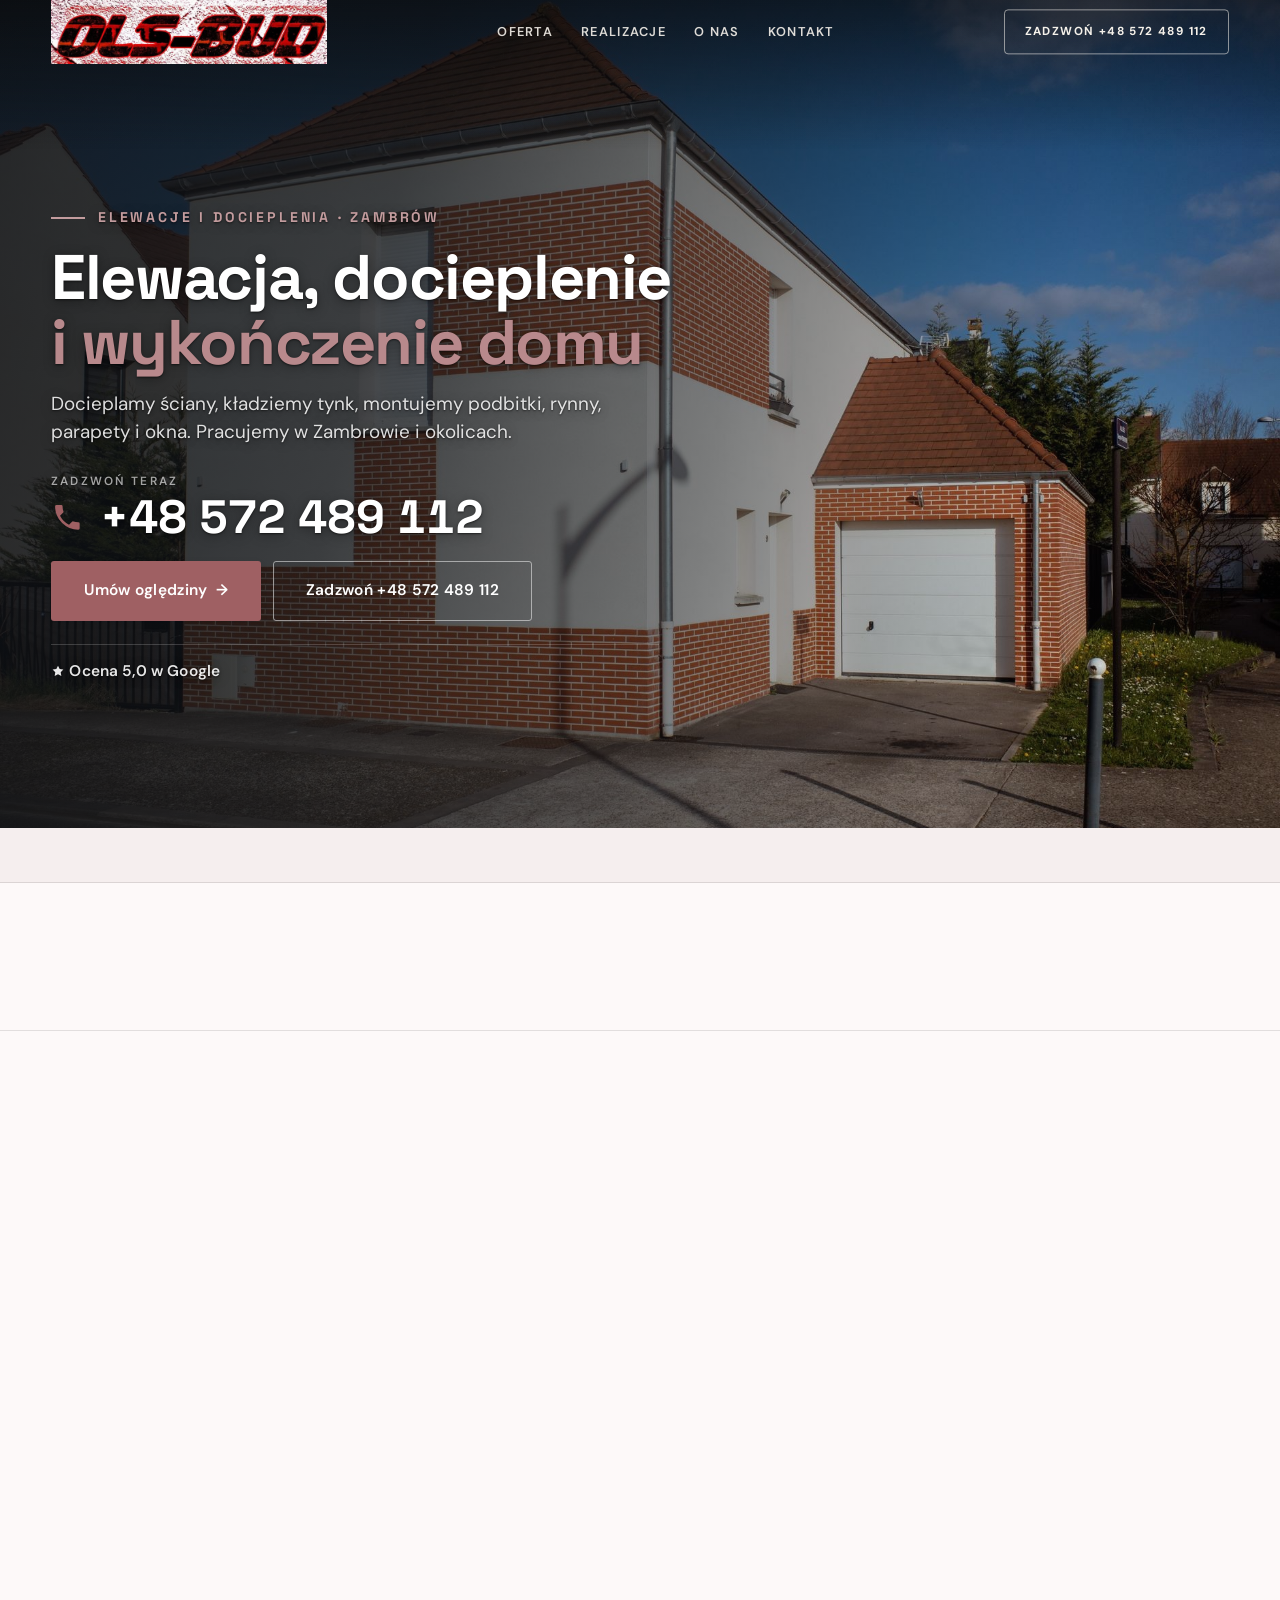
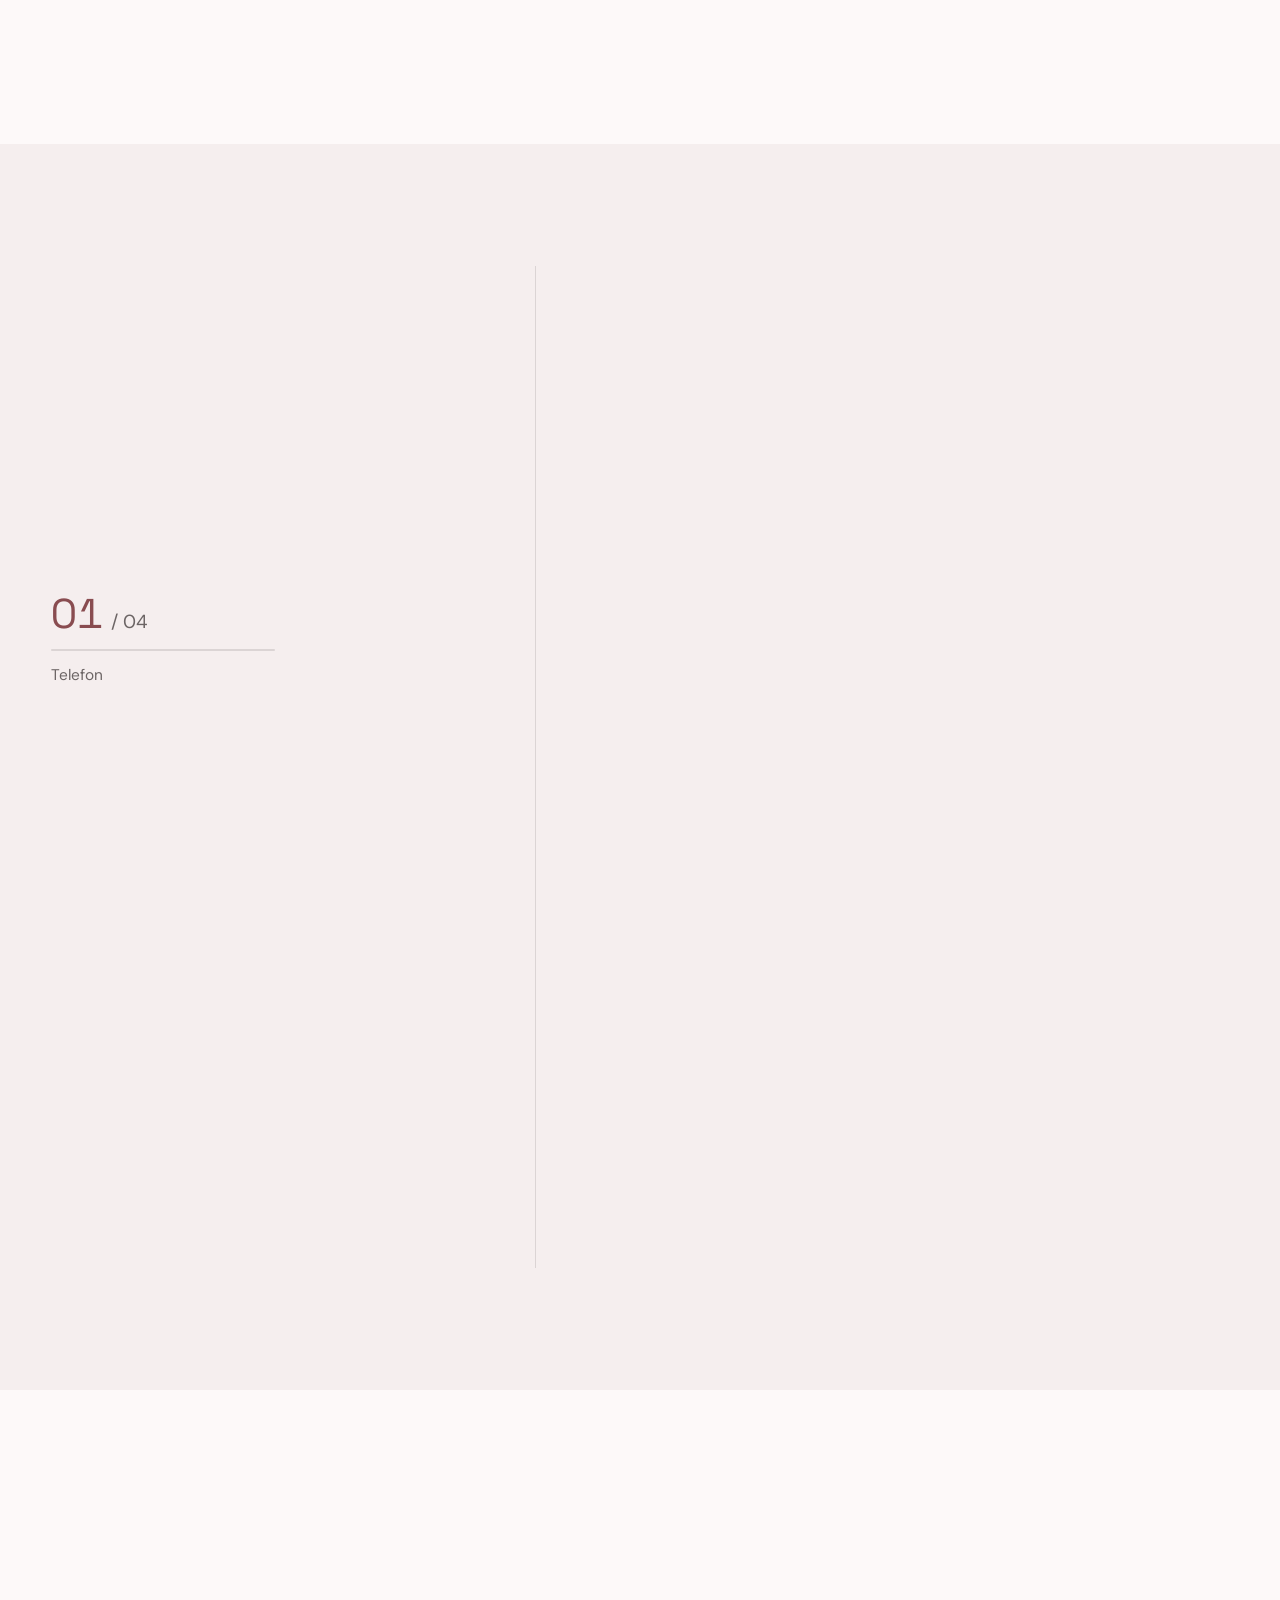
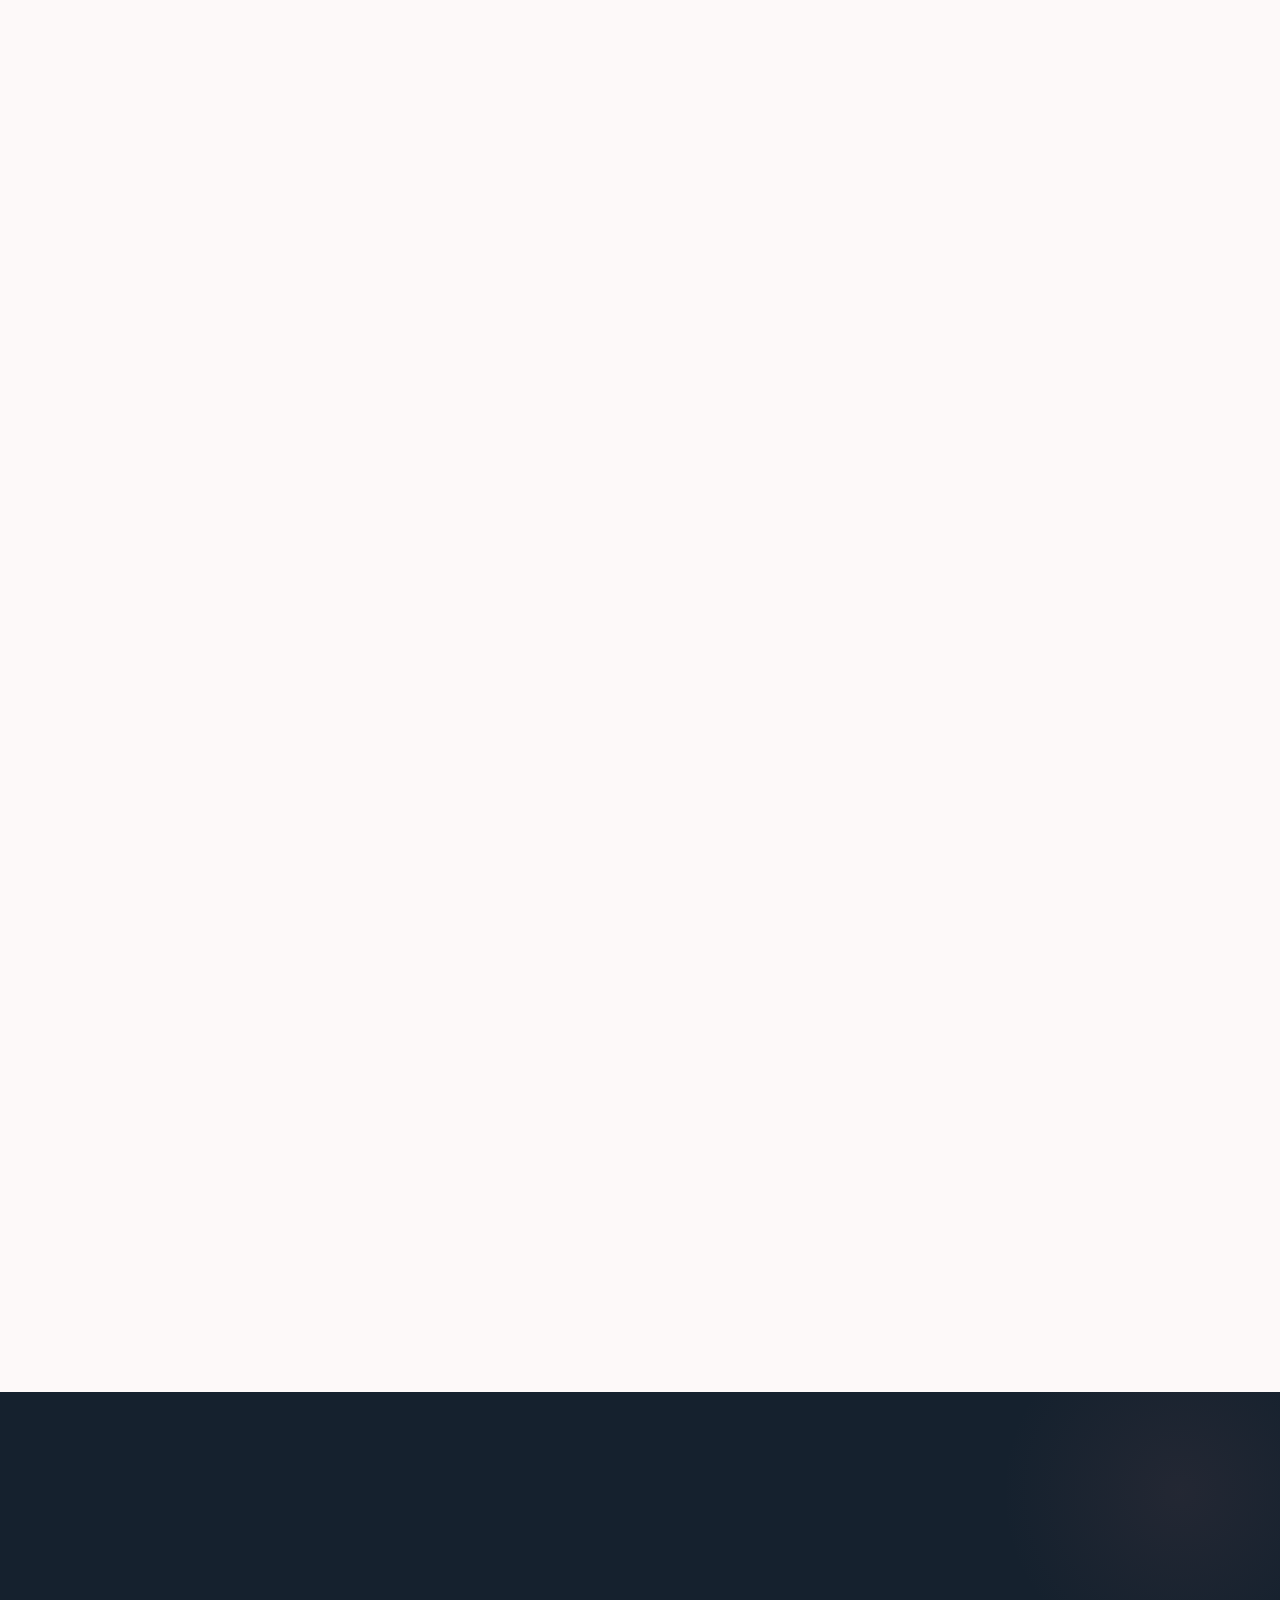
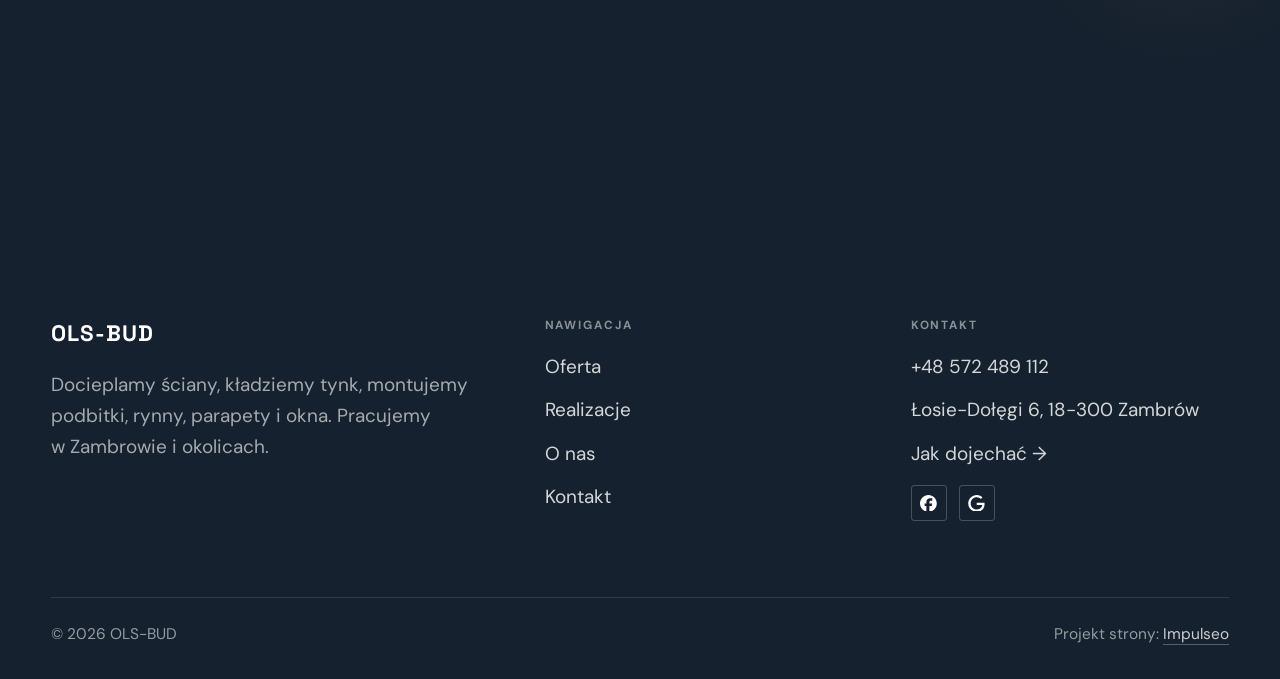
==== index.html @ ac9a1861 "Strona demo: ols-bud" ====
<!DOCTYPE html>
<html lang="pl">
<head>
<meta charset="UTF-8">
<meta name="viewport" content="width=device-width, initial-scale=1.0">
<title>OLS-BUD - elewacje i docieplenia · Zambrów</title>
<meta name="description" content="OLS-BUD z okolic Zambrowa - elewacje, docieplenia, podbitki, rynny, parapety, okna i mycie elewacji myjką ciśnieniową. Ocena 5,0 w Google. Zadzwoń: 572 489 112.">
<link rel="canonical" href="https://kris20032.github.io/ols-bud/">
<meta name="robots" content="noindex, nofollow">
<meta property="og:type" content="website">
<meta property="og:locale" content="pl_PL">
<meta property="og:site_name" content="OLS-BUD">
<meta property="og:title" content="OLS-BUD - elewacje i docieplenia · Zambrów">
<meta property="og:description" content="OLS-BUD z okolic Zambrowa - elewacje, docieplenia, podbitki, rynny, parapety, okna i mycie elewacji myjką ciśnieniową. Ocena 5,0 w Google. Zadzwoń: 572 489 112.">
<meta property="og:url" content="https://kris20032.github.io/ols-bud/">
<meta property="og:image" content="https://kris20032.github.io/ols-bud/img/og.jpg">
<meta property="og:image:width" content="1200">
<meta property="og:image:height" content="630">
<meta name="twitter:card" content="summary_large_image">
<script type="application/ld+json">{"@context": "https://schema.org", "@type": "LocalBusiness", "name": "OLS-BUD", "url": "https://kris20032.github.io/ols-bud/", "telephone": "+48572489112", "image": "https://kris20032.github.io/ols-bud/img/og.jpg", "areaServed": "Zambrów", "sameAs": ["https://maps.google.com/?cid=4169844181231755360&g_mp=Cidnb29nbGUubWFwcy5wbGFjZXMudjEuUGxhY2VzLlNlYXJjaFRleHQQAhgEIAA", "https://www.facebook.com/olsbud"]}</script>
<link rel="preconnect" href="https://fonts.googleapis.com">
<link rel="preconnect" href="https://fonts.gstatic.com" crossorigin>
<link href="https://fonts.googleapis.com/css2?family=Space+Grotesk:wght@500;600;700&family=DM+Sans:opsz,wght@9..40,400;9..40,500;9..40,600&display=swap" rel="stylesheet">
<link rel="stylesheet" href="assets/styles.css?v=6e71b8d4">
</head>
<body>

<header class="nav">
  <div class="wrap nav-inner">
    <a class="brand brand-has-logo" href="index.html"><img class="brand-logo" src="img/logo.png" alt="OLS-BUD" width="690" height="160" decoding="async"></a>
    <nav class="nav-links">
      <a href="oferta.html">Oferta</a>
      <a href="realizacje.html">Realizacje</a>
      <a href="o-nas.html">O nas</a>
      <a href="kontakt.html">Kontakt</a>
      <a href="tel:+48572489112" class="btn btn-accent">Zadzwoń +48 572 489 112</a>
    </nav>
    <button class="nav-toggle" aria-label="Menu"><span></span><span></span><span></span></button>
  </div>
</header>

<main>
<section class="hero-fach">
  <img class="hf-photo" src="img/hero.jpg" fetchpriority="high" data-rotate="img/g1.jpg|img/g2.jpg" alt="OLS-BUD" width="1808" height="1168">
  <div class="hf-panel">
    <div class="hf-inner">
      <span class="hf-kicker">Elewacje i docieplenia · Zambrów</span>
      <h1 class="hf-title">Elewacja, docieplenie <em>i wykończenie domu</em></h1>
      <p class="hf-lead">Docieplamy ściany, kładziemy tynk, montujemy podbitki, rynny, parapety i okna. Pracujemy w Zambrowie i okolicach.</p>
      <a class="hf-phone" href="tel:+48572489112"><span class="hf-phone-lab">Zadzwoń teraz</span><span class="hf-phone-num"><svg class="ico-tel" width="16" height="16" viewBox="0 0 24 24" fill="none" aria-hidden="true"><path d="M6.6 10.8a15.5 15.5 0 0 0 6.6 6.6l2.2-2.2a1 1 0 0 1 1-.24 11.4 11.4 0 0 0 3.6.58 1 1 0 0 1 1 1V20a1 1 0 0 1-1 1A17 17 0 0 1 3 4a1 1 0 0 1 1-1h3.5a1 1 0 0 1 1 1c0 1.25.2 2.46.58 3.6a1 1 0 0 1-.25 1l-2.23 2.2Z" fill="currentColor"/></svg> +48 572 489 112</span></a>
      <div class="hf-actions">
        <a href="kontakt.html" class="btn btn-accent">Umów oględziny <span class="arr">→</span></a>
        <a href="tel:+48572489112" class="btn btn-ghost hf-ghost">Zadzwoń +48 572 489 112</a>
      </div>
      <div class="hf-trust"><svg class="ico-star" width="14" height="14" viewBox="0 0 24 24" style="vertical-align:-2px" aria-hidden="true"><path d="M12 2.8l2.85 5.8 6.4.93-4.63 4.5 1.1 6.37L12 17.4l-5.72 3 1.1-6.37-4.63-4.5 6.4-.93L12 2.8Z" fill="currentColor"/></svg> Ocena 5,0 w Google</div>
    </div>
  </div>
</section>
<section class="fach-promise">
  <div class="wrap">
    <ul class="fp-row reveal"><li>Elewacje i docieplenia</li><li>Dojazd: Zambrów i okolice</li><li>Ocena 5,0 w Google</li></ul>
  </div>
</section>
<section class="opinie-mini" aria-label="Opinie klientów">
  <div class="wrap">
    <div class="om-row">
      <div class="om-item reveal"><blockquote>„Profesjonalna młoda ekipa nie ma mowy o źle wykonanej robocie serdecznie polecam i zaklepujcie terminy bo c…”</blockquote><span class="om-autor">DiaZ DiaZowski (DiaZuuu)</span></div>
      <div class="om-item reveal"><blockquote>„Profesjonalne wykonanie polecam”</blockquote><span class="om-autor">TheCleverTiger</span></div>
    </div>
  </div>
</section>
<section class="gateways-band">
  <div class="wrap">
    <div class="gateways">
      <a href="oferta.html" class="gateway reveal"><img src="img/g3.jpg" alt="Elewacje" loading="lazy" width="1880" height="1255" decoding="async"><span class="g-ttl">Elewacje</span></a>
      <a href="oferta.html" class="gateway reveal"><img src="img/g4.jpg" alt="Docieplenia budynków" loading="lazy" width="1880" height="1253" decoding="async"><span class="g-ttl">Docieplenia budynków</span></a>
      <a href="oferta.html" class="gateway reveal"><img src="img/g5.jpg" alt="Podbitki dachowe" loading="lazy" width="1880" height="1253" decoding="async"><span class="g-ttl">Podbitki dachowe</span></a>
    </div>
  </div>
</section>
<section class="proces proces-os fachowcy">
  <div class="wrap proc-grid">
    <div class="proc-side">
      <div class="head reveal">
        <span class="eyebrow">Jak pracujemy</span>
        <h2>Wiesz, na czym stoisz - na każdym etapie</h2>
        <p>Od pierwszego telefonu do odbioru roboty - krok po kroku.</p>
      </div>
      <div class="proc-count" aria-hidden="true"><span class="pc-cur">01</span><span class="pc-all">/ 04</span></div>
      <div class="proc-bar" aria-hidden="true"><i></i></div>
      <p class="proc-now" aria-hidden="true">Telefon</p>
    </div>
    <ol class="proces-line">
      <li class="reveal"><span class="pno">01</span><h3>Telefon</h3><p>Mówisz, co jest do zrobienia i gdzie stoi dom. Ustalamy termin oględzin.</p></li>
      <li class="reveal"><span class="pno">02</span><h3>Oględziny</h3><p>Przyjeżdżamy, mierzymy i oglądamy ściany, okap i rynny.</p></li>
      <li class="reveal"><span class="pno">03</span><h3>Cena i termin</h3><p>Podajemy cenę za ustalony zakres i termin wejścia na budowę.</p></li>
      <li class="reveal"><span class="pno">04</span><h3>Robota i odbiór</h3><p>Robimy, co ustalone, a na koniec przechodzimy dom razem z Tobą.</p></li>
    </ol>
  </div>
</section>
<section>
  <div class="wrap">
    <div class="head reveal">
      <span class="eyebrow">Realizacje</span>
      <h2>Elewacje i wykończenia</h2>
      <p>Domy po elewacji, podbitki, rynny i detale wykończenia.</p>
    </div>
    <div class="gallery">
      <div class="tile t-two3 reveal"><img src="img/g6.jpg" alt="OLS-BUD" loading="lazy" width="1734" height="1176" decoding="async"></div>
      <div class="tile t-third reveal"><img src="img/g7.jpg" alt="OLS-BUD" loading="lazy" width="1880" height="1253" decoding="async"></div>
      <div class="tile t-third reveal"><img src="img/g8.jpg" alt="OLS-BUD" loading="lazy" width="1880" height="1253" decoding="async"></div>
      <div class="tile t-third reveal"><img src="img/g9.jpg" alt="OLS-BUD" loading="lazy" width="1880" height="1253" decoding="async"></div>
      <div class="tile t-third reveal"><img src="img/g10.jpg" alt="OLS-BUD" loading="lazy" width="1880" height="1253" decoding="async"></div>
    </div>
    <div style="margin-top:var(--space-7)" class="reveal"><a href="realizacje.html" class="btn btn-accent">Pełna galeria <span class="arr">→</span></a></div>
  </div>
</section>
<section class="fach-uslugi">
  <div class="wrap">
    <div class="head reveal">
      <span class="eyebrow">Co robimy</span>
      <h2>Zakres prac</h2>
      <p>To, po co dzwonią do mnie najczęściej. Szczegóły i ceny niżej.</p>
    </div>
    <ul class="fu-list">
      <li class="fu-row reveal"><div class="fu-name">Elewacje</div><div class="fu-desc">Nowy tynk na ścianach domu albo odświeżenie starej elewacji. Kolor i fakturę wybierasz przed robotą, na próbce przyłożonej do ściany, a nie z ekranu telefonu.</div><a class="fu-cta" href="kontakt.html">Wycena <span class="arr">→</span></a></li>
      <li class="fu-row reveal"><div class="fu-name">Docieplenia budynków</div><div class="fu-desc">Ocieplenie ścian płytami izolacyjnymi z klejem, siatką i tynkiem na wierzchu.</div><a class="fu-cta" href="kontakt.html">Wycena <span class="arr">→</span></a></li>
      <li class="fu-row reveal"><div class="fu-name">Podbitki dachowe</div><div class="fu-desc">Wykończenie okapu od spodu. Pod dach nie wchodzą ptaki ani owady, a dom dostaje porządnie wykończoną krawędź dachu.</div><a class="fu-cta" href="kontakt.html">Wycena <span class="arr">→</span></a></li>
      <li class="fu-row reveal"><div class="fu-name">Rynny</div><div class="fu-desc">Montaż orynnowania i rur spustowych, żeby woda z dachu szła tam, gdzie trzeba, a nie po ścianie i fundamencie.</div><a class="fu-cta" href="kontakt.html">Wycena <span class="arr">→</span></a></li>
      <li class="fu-row reveal"><div class="fu-name">Okna i parapety</div><div class="fu-desc">Montaż okien oraz parapetów zewnętrznych i wewnętrznych. Parapet dobrze osadzony odprowadza wodę i nie brudzi świeżej elewacji.</div><a class="fu-cta" href="kontakt.html">Wycena <span class="arr">→</span></a></li>
      <li class="fu-row reveal"><div class="fu-name">Mycie myjką ciśnieniową</div><div class="fu-desc">Mycie elewacji i innych powierzchni myjką ciśnieniową. Brud i zielony nalot schodzą, a ściana odzyskuje kolor.</div><a class="fu-cta" href="kontakt.html">Wycena <span class="arr">→</span></a></li>
    </ul>
    <div style="margin-top:var(--space-7)" class="reveal"><a href="oferta.html" class="btn btn-ghost">Pełna oferta <span class="arr">→</span></a></div>
  </div>
</section>
<section class="stopklatka" aria-hidden="true">
  <div class="stk-bg" style="background-image:url(img/g11.jpg)"></div>
</section>
<section class="opinie">
  <div class="wrap">
    <div class="head center reveal">
      <span class="eyebrow">Opinie</span>
      <h2>Co mówią klienci</h2>
    </div>
    <p class="op-meta reveal"><span class="g-badge"><svg class="gb-ico" viewBox="0 0 24 24" width="18" height="18" aria-hidden="true"><path fill="#4285F4" d="M22.56 12.25c0-.78-.07-1.53-.2-2.25H12v4.26h5.92c-.26 1.37-1.04 2.53-2.21 3.31v2.77h3.57c2.08-1.92 3.28-4.74 3.28-8.09z"/><path fill="#34A853" d="M12 23c2.97 0 5.46-.98 7.28-2.66l-3.57-2.77c-.98.66-2.23 1.06-3.71 1.06-2.86 0-5.29-1.93-6.16-4.53H2.18v2.84C3.99 20.53 7.7 23 12 23z"/><path fill="#FBBC05" d="M5.84 14.09c-.22-.66-.35-1.36-.35-2.09s.13-1.43.35-2.09V7.07H2.18C1.43 8.55 1 10.22 1 12s.43 3.45 1.18 4.93l2.85-2.22.81-.62z"/><path fill="#EA4335" d="M12 5.38c1.62 0 3.06.56 4.21 1.64l3.15-3.15C17.45 2.09 14.97 1 12 1 7.7 1 3.99 3.47 2.18 7.07l3.66 2.84c.87-2.6 3.3-4.53 6.16-4.53z"/></svg><b class="gb-ocena">5,0</b><svg class="gb-stars" viewBox="0 0 90 18" width="74" height="14.8" aria-hidden="true"><g fill="currentColor" opacity=".26"><path transform="translate(0,0)" d="M9 1.6l2.2 4.46 4.92.72-3.56 3.47.84 4.9L9 12.74l-4.4 2.31.84-4.9L1.88 6.68l4.92-.72L9 1.6Z"/><path transform="translate(18,0)" d="M9 1.6l2.2 4.46 4.92.72-3.56 3.47.84 4.9L9 12.74l-4.4 2.31.84-4.9L1.88 6.68l4.92-.72L9 1.6Z"/><path transform="translate(36,0)" d="M9 1.6l2.2 4.46 4.92.72-3.56 3.47.84 4.9L9 12.74l-4.4 2.31.84-4.9L1.88 6.68l4.92-.72L9 1.6Z"/><path transform="translate(54,0)" d="M9 1.6l2.2 4.46 4.92.72-3.56 3.47.84 4.9L9 12.74l-4.4 2.31.84-4.9L1.88 6.68l4.92-.72L9 1.6Z"/><path transform="translate(72,0)" d="M9 1.6l2.2 4.46 4.92.72-3.56 3.47.84 4.9L9 12.74l-4.4 2.31.84-4.9L1.88 6.68l4.92-.72L9 1.6Z"/></g><clipPath id="gs1000"><rect x="0" y="0" width="90.0" height="18"/></clipPath><g fill="#FBBC04" clip-path="url(#gs1000)"><path transform="translate(0,0)" d="M9 1.6l2.2 4.46 4.92.72-3.56 3.47.84 4.9L9 12.74l-4.4 2.31.84-4.9L1.88 6.68l4.92-.72L9 1.6Z"/><path transform="translate(18,0)" d="M9 1.6l2.2 4.46 4.92.72-3.56 3.47.84 4.9L9 12.74l-4.4 2.31.84-4.9L1.88 6.68l4.92-.72L9 1.6Z"/><path transform="translate(36,0)" d="M9 1.6l2.2 4.46 4.92.72-3.56 3.47.84 4.9L9 12.74l-4.4 2.31.84-4.9L1.88 6.68l4.92-.72L9 1.6Z"/><path transform="translate(54,0)" d="M9 1.6l2.2 4.46 4.92.72-3.56 3.47.84 4.9L9 12.74l-4.4 2.31.84-4.9L1.88 6.68l4.92-.72L9 1.6Z"/><path transform="translate(72,0)" d="M9 1.6l2.2 4.46 4.92.72-3.56 3.47.84 4.9L9 12.74l-4.4 2.31.84-4.9L1.88 6.68l4.92-.72L9 1.6Z"/></g></svg><span class="gb-txt">w Google</span></span></p>
    <p class="op-meta reveal"><a class="op-google" href="https://maps.google.com/?cid=4169844181231755360&amp;g_mp=Cidnb29nbGUubWFwcy5wbGFjZXMudjEuUGxhY2VzLlNlYXJjaFRleHQQAhgEIAA" target="_blank" rel="noopener"><svg class="op-g-ico" viewBox="0 0 24 24" width="17" height="17" aria-hidden="true"><path fill="#4285F4" d="M22.56 12.25c0-.78-.07-1.53-.2-2.25H12v4.26h5.92c-.26 1.37-1.04 2.53-2.21 3.31v2.77h3.57c2.08-1.92 3.28-4.74 3.28-8.09z"/><path fill="#34A853" d="M12 23c2.97 0 5.46-.98 7.28-2.66l-3.57-2.77c-.98.66-2.23 1.06-3.71 1.06-2.86 0-5.29-1.93-6.16-4.53H2.18v2.84C3.99 20.53 7.7 23 12 23z"/><path fill="#FBBC05" d="M5.84 14.09c-.22-.66-.35-1.36-.35-2.09s.13-1.43.35-2.09V7.07H2.18C1.43 8.55 1 10.22 1 12s.43 3.45 1.18 4.93l2.85-2.22.81-.62z"/><path fill="#EA4335" d="M12 5.38c1.62 0 3.06.56 4.21 1.64l3.15-3.15C17.45 2.09 14.97 1 12 1 7.7 1 3.99 3.47 2.18 7.07l3.66 2.84c.87-2.6 3.3-4.53 6.16-4.53z"/></svg><span>Zobacz opinie w Google</span><span class="arr">→</span></a></p>
    <div class="opinie-grid">
      <figure class="op-card reveal"><span class="op-star"><svg class="ico-star" width="14" height="14" viewBox="0 0 24 24" style="vertical-align:-2px" aria-hidden="true"><path d="M12 2.8l2.85 5.8 6.4.93-4.63 4.5 1.1 6.37L12 17.4l-5.72 3 1.1-6.37-4.63-4.5 6.4-.93L12 2.8Z" fill="currentColor"/></svg><svg class="ico-star" width="14" height="14" viewBox="0 0 24 24" style="vertical-align:-2px" aria-hidden="true"><path d="M12 2.8l2.85 5.8 6.4.93-4.63 4.5 1.1 6.37L12 17.4l-5.72 3 1.1-6.37-4.63-4.5 6.4-.93L12 2.8Z" fill="currentColor"/></svg><svg class="ico-star" width="14" height="14" viewBox="0 0 24 24" style="vertical-align:-2px" aria-hidden="true"><path d="M12 2.8l2.85 5.8 6.4.93-4.63 4.5 1.1 6.37L12 17.4l-5.72 3 1.1-6.37-4.63-4.5 6.4-.93L12 2.8Z" fill="currentColor"/></svg><svg class="ico-star" width="14" height="14" viewBox="0 0 24 24" style="vertical-align:-2px" aria-hidden="true"><path d="M12 2.8l2.85 5.8 6.4.93-4.63 4.5 1.1 6.37L12 17.4l-5.72 3 1.1-6.37-4.63-4.5 6.4-.93L12 2.8Z" fill="currentColor"/></svg><svg class="ico-star" width="14" height="14" viewBox="0 0 24 24" style="vertical-align:-2px" aria-hidden="true"><path d="M12 2.8l2.85 5.8 6.4.93-4.63 4.5 1.1 6.37L12 17.4l-5.72 3 1.1-6.37-4.63-4.5 6.4-.93L12 2.8Z" fill="currentColor"/></svg></span><blockquote>Profesjonalna młoda ekipa nie ma mowy o źle wykonanej robocie serdecznie polecam i zaklepujcie terminy bo chętnych nie brakuje. Elewacja wykonana przez tych Panów będzie wam bardzo długo służyła i cieszyła oko. Oczywiście nie tylko elewacja w swoim arsenale umiejętności mają bardzo dużo ofert podbitki, docieplenia, rynny, parapety, okna, mycie myjką ciśnieniową itp.</blockquote><span class="op-autor">DiaZ DiaZowski (DiaZuuu)</span></figure>
      <figure class="op-card reveal"><span class="op-star"><svg class="ico-star" width="14" height="14" viewBox="0 0 24 24" style="vertical-align:-2px" aria-hidden="true"><path d="M12 2.8l2.85 5.8 6.4.93-4.63 4.5 1.1 6.37L12 17.4l-5.72 3 1.1-6.37-4.63-4.5 6.4-.93L12 2.8Z" fill="currentColor"/></svg><svg class="ico-star" width="14" height="14" viewBox="0 0 24 24" style="vertical-align:-2px" aria-hidden="true"><path d="M12 2.8l2.85 5.8 6.4.93-4.63 4.5 1.1 6.37L12 17.4l-5.72 3 1.1-6.37-4.63-4.5 6.4-.93L12 2.8Z" fill="currentColor"/></svg><svg class="ico-star" width="14" height="14" viewBox="0 0 24 24" style="vertical-align:-2px" aria-hidden="true"><path d="M12 2.8l2.85 5.8 6.4.93-4.63 4.5 1.1 6.37L12 17.4l-5.72 3 1.1-6.37-4.63-4.5 6.4-.93L12 2.8Z" fill="currentColor"/></svg><svg class="ico-star" width="14" height="14" viewBox="0 0 24 24" style="vertical-align:-2px" aria-hidden="true"><path d="M12 2.8l2.85 5.8 6.4.93-4.63 4.5 1.1 6.37L12 17.4l-5.72 3 1.1-6.37-4.63-4.5 6.4-.93L12 2.8Z" fill="currentColor"/></svg><svg class="ico-star" width="14" height="14" viewBox="0 0 24 24" style="vertical-align:-2px" aria-hidden="true"><path d="M12 2.8l2.85 5.8 6.4.93-4.63 4.5 1.1 6.37L12 17.4l-5.72 3 1.1-6.37-4.63-4.5 6.4-.93L12 2.8Z" fill="currentColor"/></svg></span><blockquote>Profesjonalne wykonanie polecam</blockquote><span class="op-autor">TheCleverTiger</span></figure>
    </div>
  </div>
</section>
<section class="obszar">
  <div class="wrap">
    <div class="head center reveal">
      <span class="eyebrow">Obszar działania</span>
      <h2>Dojeżdżamy do Ciebie</h2>
    </div>
    <p class="obszar-txt reveal" style="text-align:center;max-width:60ch;margin:0 auto 1.4rem">Pracujemy z Łosi-Dołęg pod Zambrowem, w Zambrowie i okolicznych miejscowościach. Masz dom dalej? Zadzwoń i podaj adres, powiemy wprost, czy dojedziemy.</p>
    <ul class="obszar-list reveal"><li class="is-home">Zambrów</li><li>+ okolice</li></ul>
    <div class="obszar-mapa reveal" style="margin-top:var(--space-7)">
      <iframe title="Obszar działania - Zambrów i okolice" src="https://maps.google.com/maps?q=52.9295159%2C22.2910864&amp;z=11&amp;output=embed" loading="lazy" referrerpolicy="no-referrer-when-downgrade" style="width:100%;height:clamp(280px,38vh,420px);border:0;display:block;border-radius:var(--r-md)"></iframe>
    </div>
  </div>
</section>
<section class="cta">
  <div class="wrap">
    <div class="reveal">
      <span class="eyebrow">Współpraca</span>
      <h2>Potrzebujesz fachowca? Wycenimy za darmo.</h2>
      <p>Napisz, co jest do zrobienia - obejrzymy na miejscu i wycenimy. Bez zobowiązań.</p>
    </div>
    <div class="cta-actions reveal">
      <a href="kontakt.html" class="btn btn-light">Umów oględziny <span class="arr">→</span></a>
      <a href="tel:+48572489112" class="btn btn-ghost btn-ghost-cta">+48 572 489 112</a>
    </div>
  </div>
</section>
</main>

<footer>
  <div class="wrap">
    <div class="foot-grid">
      <div class="foot-brand">
        <div class="name">OLS-BUD</div>
        <p>Docieplamy ściany, kładziemy tynk, montujemy podbitki, rynny, parapety i okna. Pracujemy w Zambrowie i okolicach.</p>
      </div>
      <div class="foot-col">
        <h4>Nawigacja</h4>
        <a href="oferta.html">Oferta</a>
        <a href="realizacje.html">Realizacje</a>
        <a href="o-nas.html">O nas</a>
        <a href="kontakt.html">Kontakt</a>
      </div>
      <div class="foot-col">
        <h4>Kontakt</h4>
        <a href="tel:+48572489112">+48 572 489 112</a>
        <p>Łosie-Dołęgi 6, 18-300 Zambrów</p>
        <a href="https://maps.google.com/?cid=4169844181231755360&g_mp=Cidnb29nbGUubWFwcy5wbGFjZXMudjEuUGxhY2VzLlNlYXJjaFRleHQQAhgEIAA" target="_blank" rel="noopener">Jak dojechać →</a>
      <div class="foot-soc">
        <a class="soc" href="https://www.facebook.com/olsbud" target="_blank" rel="noopener" aria-label="Facebook - OLS-BUD"><svg viewBox="0 0 24 24" aria-hidden="true" focusable="false"><path d="M9.101 23.691v-7.98H6.627v-3.667h2.474v-1.58c0-4.085 1.848-5.978 5.858-5.978.401 0 .955.042 1.468.103a8.68 8.68 0 0 1 1.141.195v3.325a8.623 8.623 0 0 0-.653-.036 26.805 26.805 0 0 0-.733-.009c-.707 0-1.259.096-1.675.309a1.686 1.686 0 0 0-.679.622c-.258.42-.374.995-.374 1.752v1.297h3.919l-.386 2.103-.287 1.564h-3.246v8.245C19.396 23.238 24 18.179 24 12.044c0-6.627-5.373-12-12-12s-12 5.373-12 12c0 5.628 3.874 10.35 9.101 11.647Z" fill="currentColor"/></svg></a>
        <a class="soc" href="https://maps.google.com/?cid=4169844181231755360&g_mp=Cidnb29nbGUubWFwcy5wbGFjZXMudjEuUGxhY2VzLlNlYXJjaFRleHQQAhgEIAA" target="_blank" rel="noopener" aria-label="Google - OLS-BUD"><svg viewBox="0 0 24 24" aria-hidden="true" focusable="false"><path d="M12.48 10.92v3.28h7.84c-.24 1.84-.853 3.187-1.787 4.133-1.147 1.147-2.933 2.4-6.053 2.4-4.827 0-8.6-3.893-8.6-8.72s3.773-8.72 8.6-8.72c2.6 0 4.507 1.027 5.907 2.347l2.307-2.307C18.747 1.44 16.133 0 12.48 0 5.867 0 .307 5.387.307 12s5.56 12 12.173 12c3.573 0 6.267-1.173 8.373-3.36 2.16-2.16 2.84-5.213 2.84-7.667 0-.76-.053-1.467-.173-2.053H12.48z" fill="currentColor"/></svg></a>
      </div>
      </div>
    </div>
    <div class="foot-bot">
      <span>© 2026 OLS-BUD</span>
      <span>Projekt strony: <a class="foot-credit" href="https://impulseo.pl" target="_blank" rel="noopener">Impulseo</a></span>
    </div>
  </div>
</footer>
<div class="sticky-call"><a class="sc-call" href="tel:+48572489112"><svg class="ico-tel" width="16" height="16" viewBox="0 0 24 24" fill="none" aria-hidden="true"><path d="M6.6 10.8a15.5 15.5 0 0 0 6.6 6.6l2.2-2.2a1 1 0 0 1 1-.24 11.4 11.4 0 0 0 3.6.58 1 1 0 0 1 1 1V20a1 1 0 0 1-1 1A17 17 0 0 1 3 4a1 1 0 0 1 1-1h3.5a1 1 0 0 1 1 1c0 1.25.2 2.46.58 3.6a1 1 0 0 1-.25 1l-2.23 2.2Z" fill="currentColor"/></svg> Zadzwoń</a><a class="sc-quote" href="kontakt.html">Umów oględziny</a></div>
<div class="demo-wazne" data-do="2026-10-28" data-cykl="3" hidden><svg class="dw-ico" width="13" height="13" viewBox="0 0 24 24" fill="none" aria-hidden="true"><circle cx="12" cy="12" r="8.6" stroke="currentColor" stroke-width="1.8"/><path d="M12 7.2V12l3.3 2" stroke="currentColor" stroke-width="1.8" stroke-linecap="round"/></svg><span class="dw-txt"></span></div>

<script src="assets/main.js"></script>
</body>
</html>
---- assets/styles.css ----
/* ============================================================
   STOLBASZ — premium, architektoniczny B2B fit-out
   Jasna paleta, zero brązu. System wg premium-web-craft.
   Projekt strony: Impulseo (impulseo.pl)
   ============================================================ */

:root{
  /* PALETA — jasna, architektoniczna, chłodna */
  --paper:#F4F6F8;          /* główne tło */
  --paper-2:#E7EBEF;        /* sekcje alternatywne (chłodny jasny szary) */
  --paper-3:#E7EBEF;        /* delikatne wypełnienia */
  --ink:#15212E;            /* tekst główny — chłodny grafit */
  --ink-soft:#243443;       /* nagłówki drugorzędne */
  --muted:#6B7785;          /* tekst poboczny */
  --line:rgba(21,33,46,.12);/* hairline */
  --accent:#E8A317;         /* stonowany petrol-slate — jedyny akcent */
  --accent-d:#C9870C;
  --accent-soft:rgba(232,163,23,.10);
  --dark:#15212E;           /* sekcje ciemne (stopka/CTA) */

  /* HOVER ZDJĘĆ — JEDEN standard dla całego silnika (decyzja K. 04.08.2026, artefakt z wariantami).
     AKTUALNE (K.+Szymon 09.08.2026, wybór z artefaktu 6 wariantów): zoom 1.05 przy 1.4s -
     przy tak długim czasie mocniejszy kadr NIE skacze, tylko „oddycha". Poprzedni standard
     (1.02 / .55s z 04.08) odbierany jako dynamiczny i szybki.
     Spoczynek lekko przygaszony, ale TYLKO tam, gdzie jest mysz (@media hover:hover) —
     na telefonie zdjęcia zostają w pełnej jasności. */
  --img-zoom:1.05;                   /* K.+Szymon 09.08: wariant F z artefaktu porównawczego */
  --img-rest:brightness(.95) saturate(.99);
  --img-hot:brightness(1.06) saturate(1.05);
  --img-dur:1.4s;                    /* K.+Szymon 09.08 (wariant F): powoli = elegancko */
  --img-ease:cubic-bezier(.16,.84,.44,1);  /* miękki ogon, efekt „oddychania" */

  /* ODSTĘPY — skala 4/8 */
  --space-1:4px; --space-2:8px; --space-3:12px; --space-4:16px; --space-5:24px;
  --space-6:32px; --space-7:48px; --space-8:64px; --space-9:96px; --space-10:128px;

  /* TYPOGRAFIA — fluid clamp() (skala podbita 16.07.2026: większe, czytelniejsze litery — uwaga Adama) */
  --text-sm:clamp(.9rem,.87rem + .12vw,1rem);
  --text-base:clamp(1.08rem,1.04rem + .18vw,1.2rem);
  --text-lg:clamp(1.24rem,1.15rem + .34vw,1.44rem);
  --text-h3:clamp(1.34rem,1.22rem + .55vw,1.66rem);
  --text-h2:clamp(2.1rem,1.66rem + 2.1vw,3.1rem);
  --text-h1:clamp(2.9rem,2.1rem + 4vw,5.1rem);

  /* PROMIENIE — architektoniczne, raczej ostre */
  --r-sm:3px; --r-md:6px; --r-lg:10px;

  /* RUCH */
  --ease:cubic-bezier(.25,.46,.45,.94); --dur:.24s;

  /* CIENIE — miękkie, warstwowe */
  --sh-sm:0 1px 2px rgba(16,24,32,.04), 0 2px 8px rgba(16,24,32,.05);
  --sh-md:0 2px 6px rgba(16,24,32,.05), 0 12px 28px -8px rgba(16,24,32,.12);
  --sh-lg:0 6px 14px rgba(16,24,32,.07), 0 26px 56px -18px rgba(16,24,32,.22);

  --hairline:1px solid var(--line);

  --font-display:'Space Grotesk','Inter',sans-serif;
  --font-body:'DM Sans','Inter',sans-serif;
}

*{box-sizing:border-box;margin:0;padding:0}
html{scroll-behavior:smooth}
body{
  font-family:var(--font-body);
  font-size:var(--text-base);
  line-height:1.65;
  color:var(--ink);
  background:var(--paper);
  -webkit-font-smoothing:antialiased;
  text-rendering:optimizeLegibility;
}
img{max-width:100%;height:auto;display:block}  /* height:auto = width/height z atrybutów trzyma proporcje (TOP#12) */
a{color:inherit;text-decoration:none}

.wrap{width:min(92%,1180px);margin-inline:auto}
section{padding-block:clamp(52px,6.5vw,96px)}

h1,h2,h3{font-family:var(--font-display);font-weight:700;line-height:1.08;letter-spacing:-.02em;color:var(--ink)}
h1{font-size:var(--text-h1);letter-spacing:-.035em}
h2{font-size:var(--text-h2);letter-spacing:-.025em}
h3{font-size:var(--text-h3)}
/* MIARA — długość wiersza. WCAG 2.2 SC 1.4.8: max 80 znaków; Butterick: 45–90.
   68ch daje realnie 72–78 znaków polskiego tekstu, czyli z zapasem pod granicą.
   Wcześniej limit miał TYLKO <p> — <li>, <blockquote> i <dd> nie miały żadnego,
   i to jedyny powód, dla którego 23 bloki na dwóch oddanych stronach jadą po
   83–106 znaków w wierszu (pomiar 07.08.2026, bramka `miara`).
   ⚠️ Listy i definicje ograniczamy TYLKO bez klasy: `ul`/`ol` z klasą to u nas
   układ (siatki kafli, menu), a nie tekst ciągły — tam miarę wyznacza układ. */
/* 60ch, nie 68ch (K. 10.08): po zmianie fontów na węższe kroje (DM Sans i spółka)
   w 68ch mieściło się ~90 znaków - bramka pikselowa słusznie zgłaszała przekroczenie
   granicy 80. Pomiar na żywej przeglądarce: 60ch = 90 znaków, 53ch = ~78 znaków, czyli normę WCAG 1.4.8. */
:root{ --miara:53ch }
p{max-width:min(100%,var(--miara))}
blockquote,
ul:not([class])>li, ol:not([class])>li,
dl:not([class])>dd{max-width:min(100%,var(--miara))}

/* ⚠️ Świadomie BEZ wyjątku `.tile p,.card p,.svc p{max-width:none}`, choć nasuwa się sam:
   te akapity BYŁY już ograniczone (stare `p{max-width:65ch}`), więc „wyjątek" nie odblokowałby
   niczego nowego — tylko ROZLUŹNIŁ stan sprzed zmiany na wszystkich demach naraz.
   `figcaption` żadna z reguł wyżej nie dotyczy, więc też nie potrzebuje zwolnienia. */

/* ŁAMANIE. `balance` wyrównuje długości wierszy w nagłówku, `pretty` pilnuje ostatniego
   wiersza akapitu, żeby nie został w nim jeden wyraz. Obsługiwane od Chrome 117 /
   Safari 17.5; starsze przeglądarki po prostu ignorują tę własność.
   `text-wrap:pretty` nie występowało dotąd ANI RAZ w silniku ani w repo klientów. */
h1,h2,h3,.lead,.lede{text-wrap:balance}
p,li,blockquote,dd{text-wrap:pretty}

.eyebrow{
  font-family:var(--font-body);
  font-size:var(--text-sm);
  font-weight:600;
  letter-spacing:.18em;
  text-transform:uppercase;
  color:var(--accent);
  display:inline-flex;align-items:center;gap:var(--space-3);
}
/* flex:none + margin-top = kreska trzyma się PIERWSZEJ linii. Wcześniej align-items:center
   centrowało ją względem całego bloku i przy zawinięciu (długi kicker typu
   „…WNĘTRZ · LESZNO · OD 2019") druga linia lądowała z brzydkim wcięciem. */
.eyebrow{align-items:flex-start}
.eyebrow>*,.eyebrow{text-wrap:balance}   /* dlugi kicker lamal sie na sierote typu samo „2019" w drugiej linii */
.eyebrow::before{content:"";width:28px;height:1px;background:var(--accent);display:inline-block;flex:none;margin-top:.62em}

.muted{color:var(--muted)}
.lead{font-size:var(--text-lg);line-height:1.55;color:var(--ink-soft);max-width:50ch}

/* ---------- BUTTONS ---------- */
.btn{
  display:inline-flex;align-items:center;gap:var(--space-2);
  font-weight:600;font-size:var(--text-sm);letter-spacing:.02em;
  padding:var(--space-4) var(--space-6);
  border-radius:var(--r-sm);
  transition:transform var(--dur) var(--ease),box-shadow var(--dur) var(--ease),background var(--dur) var(--ease);
  cursor:pointer;border:1px solid transparent;
}
.btn-accent{background:var(--accent);color:#fff;box-shadow:var(--sh-sm)}
.btn-accent:hover{background:var(--accent-d);transform:translateY(-2px);box-shadow:var(--sh-md)}
.btn-accent:active{transform:translateY(0);box-shadow:var(--sh-sm)}
.btn-ghost{background:transparent;color:var(--ink);border-color:var(--line)}
.btn-ghost:hover{border-color:var(--accent);color:var(--accent);transform:translateY(-2px)}
.btn-light{background:#fff;color:var(--ink);box-shadow:var(--sh-sm)}
.btn-light:hover{transform:translateY(-2px);box-shadow:var(--sh-md)}
.btn .arr{transition:transform var(--dur) var(--ease)}
.btn:hover .arr{transform:translateX(4px)}

/* ---------- NAV ---------- */
.nav{
  position:sticky;top:0;z-index:50;
  background:color-mix(in srgb,var(--paper) 88%,transparent);
  backdrop-filter:saturate(140%) blur(10px);
  border-bottom:var(--hairline);
}
.nav-inner{display:flex;align-items:center;justify-content:space-between;gap:var(--space-5);height:72px}
/* ANTY-NACHODZENIE (K. 05.08.2026): długa nazwa firmy + przycisk z pełnym numerem nie mieściły się w pasku
   i flex ściskał linki PONIŻEJ ich treści - "Kontakt" wchodził na ramkę "Zadzwoń +48 ...". Teraz ustępuje
   nazwa marki (skrót wielokropkiem), a menu i przycisk nigdy się nie kurczą ani nie zachodzą na siebie. */
.brand{display:flex;flex-direction:column;line-height:1;min-width:0;flex:0 1 auto}
.brand .name{font-family:var(--font-display);font-weight:800;font-size:1.35rem;letter-spacing:.04em;white-space:nowrap;overflow:hidden;text-overflow:ellipsis}
.brand .sub{font-size:.62rem;letter-spacing:.34em;text-transform:uppercase;color:var(--muted);margin-top:5px;white-space:nowrap;overflow:hidden;text-overflow:ellipsis}
.nav-links{display:flex;align-items:center;gap:var(--space-6);flex:0 0 auto}
.nav-links a{font-size:var(--text-sm);font-weight:500;color:var(--ink-soft);position:relative;padding-block:4px;white-space:nowrap;transition:color var(--dur) var(--ease)}
.nav-links a::after{content:"";position:absolute;left:0;bottom:0;width:0;height:1.5px;background:var(--accent);transition:width var(--dur) var(--ease)}
.nav-links a:hover,.nav-links a.active{color:var(--ink)}
.nav-links a:hover::after,.nav-links a.active::after{width:100%}
.nav-links .btn{padding:var(--space-2) var(--space-5)}
/* przyciski w nav: właściwy kolor (przebij .nav-links a) + bez podkreślenia */
.nav-links a.btn-accent{color:#fff}
.nav-links a.btn-ghost,.nav-links a.btn-light{color:var(--ink)}
/* CTA w pasku: NIE podkreślenie spod linków menu, ale ten sam przelatujący błysk,
   co na wszystkich innych przyciskach (zgłoszenie K. 13.08.2026 - „na hero jest efekt
   światła przechodzącego przez przycisk, na navbarze go nie ma, a mają być identyczne").
   Reguła `.nav-links a::after` jest silniejsza od `.btn::after`, więc trzeba jej
   geometrię wyzerować i wpisać połysk z nazwy - samo `display:none` gasiło efekt. */
.nav-links a.btn::after{
  display:block;content:"";position:absolute;inset:0;z-index:-1;pointer-events:none;
  width:auto;height:auto;border-radius:inherit;   /* kasuje geometrię podkreślenia (width:0;height:1.5px) */
  background:linear-gradient(100deg,transparent 32%,rgba(255,255,255,.20) 50%,transparent 68%);
  translate:-120% 0}
@media (prefers-reduced-motion:no-preference){
  .nav-links a.btn:hover::after{translate:120% 0;transition:translate .75s var(--mt-ease,cubic-bezier(.16,.84,.44,1))}
}
.nav-toggle{display:none;background:none;border:none;cursor:pointer;flex-direction:column;gap:5px;padding:8px}
.nav-toggle span{width:24px;height:2px;background:var(--ink);transition:var(--dur)}
/* Ciasny zakres MIĘDZY menu mobilnym a pełnym pulpitem: zbijamy odstępy i nazwę marki,
   żeby wszystko zmieściło się naturalnie, zanim w ogóle dojdzie do skracania wielokropkiem. */
@media(max-width:1280px) and (min-width:921px){
  .nav-links{gap:var(--space-4)}
  .nav-links .btn{padding:var(--space-2) var(--space-4)}
  .brand .name{font-size:1.15rem}
}

/* ---------- HERO (split) ---------- */
.hero{position:relative;overflow:hidden;border-bottom:var(--hairline)}
.hero-grid{display:grid;grid-template-columns:1.05fr .95fr;gap:clamp(24px,4vw,60px);align-items:center;
  padding-block:clamp(36px,4.5vw,64px)}
.hero-copy .eyebrow{margin-bottom:var(--space-5)}
.hero-copy h1{margin-bottom:var(--space-5)}
.hero-copy .lead{margin-bottom:var(--space-7)}
.hero-actions{display:flex;flex-wrap:wrap;gap:var(--space-4)}
.hero-art{position:relative;aspect-ratio:4/3;border-radius:var(--r-lg);overflow:hidden;box-shadow:var(--sh-lg)}
.hero-art img{width:100%;height:100%;object-fit:cover}
.hero-art::after{content:"";position:absolute;inset:0;background:linear-gradient(180deg,transparent 55%,rgba(18,24,28,.28))}
.hero-badge{position:absolute;left:var(--space-5);bottom:var(--space-5);z-index:2;
  background:rgba(252,252,251,.94);backdrop-filter:blur(4px);
  border-radius:var(--r-md);padding:var(--space-4) var(--space-5);box-shadow:var(--sh-md);max-width:78%}
.hero-badge strong{display:block;font-family:var(--font-display);font-size:1rem;letter-spacing:-.01em}
.hero-badge span{font-size:var(--text-sm);color:var(--muted)}

/* ---------- HERO duży / kinowy (strona główna) ---------- */
.hero-cine{position:relative;min-height:clamp(560px,82vh,840px);min-height:clamp(560px,82svh,840px);display:flex;align-items:center;overflow:hidden;border-bottom:var(--hairline)}
.hero-cine>img{position:absolute;inset:0;width:100%;height:100%;object-fit:cover;z-index:0}
.hero-cine::after{content:"";position:absolute;inset:0;z-index:1;
  background:linear-gradient(95deg,rgba(13,18,23,.86) 0%,rgba(13,18,23,.64) 32%,rgba(13,18,23,.24) 62%,rgba(13,18,23,.04) 100%)}
.hero-cine .wrap{position:relative;z-index:2;padding-block:var(--space-8)}
.hero-cine .hero-copy{max-width:660px}
.hero-cine .eyebrow{color:#fff;margin-bottom:var(--space-5)}
.hero-cine .eyebrow::before{background:#fff}
.hero-cine h1{color:#fff;margin-bottom:var(--space-5);font-size:clamp(2.9rem,2rem + 4.4vw,5.2rem);text-wrap:balance}
.hero-cine .lead{color:rgba(255,255,255,.92);max-width:48ch;margin-bottom:var(--space-7)}
.hero-cine .hero-actions{display:flex;flex-wrap:wrap;gap:var(--space-4)}
/* NISKIE OKNO (laptop z dokiem i paskami przeglądarki ma ~700-780 px wysokości widoku):
   H1 do 5.2rem + długi lead nie mieściły się i przyciski wypadały POD krawędź ekranu -
   klient widział stronę bez ani jednego CTA. Skalujemy w dół, zamiast przycinać treść. */
@media(min-width:821px) and (max-height:820px){
  .hero-cine{min-height:clamp(520px,94svh,780px)}
  .hero-cine .wrap{padding-block:var(--space-6)}
  .hero-cine h1{font-size:clamp(2.2rem,1.5rem + 2.6vw,3.6rem);margin-bottom:var(--space-4)}
  .hero-cine .eyebrow{margin-bottom:var(--space-4)}
  .hero-cine .lead{margin-bottom:var(--space-5);max-width:44ch}
}
@media(max-width:680px){
  .hero-cine{min-height:clamp(520px,76vh,640px);min-height:clamp(520px,76svh,640px);align-items:flex-end}
  .hero-cine::after{background:linear-gradient(0deg,rgba(13,18,23,.9) 6%,rgba(13,18,23,.45) 55%,rgba(13,18,23,.25) 100%)}
  .hero-cine .wrap{padding-bottom:var(--space-9)}
  /* TELEFON (~90% oglądających): lead potrafił zająć 8 linii i zepchnąć CTA poza pierwszy ekran.
     Zwężamy interlinię i skalę - treści nie ucinamy, bo to ona sprzedaje. */
  .hero-cine .lead{font-size:.98rem;line-height:1.5;margin-bottom:var(--space-5)}
  .hero-cine .eyebrow{font-size:.72rem;letter-spacing:.13em;margin-bottom:var(--space-4)}
  .hero-cine .eyebrow::before{width:20px}
  .hero-cine h1{margin-bottom:var(--space-4)}
}

/* full-bleed hero variant (podstrony) */
.pagehead{position:relative;min-height:46vh;min-height:46svh;display:flex;align-items:flex-end;overflow:hidden;border-bottom:var(--hairline)}
.pagehead img{position:absolute;inset:0;width:100%;height:100%;object-fit:cover}
/* 10.08.2026 (decyzja K.): mocniejsze przyciemnienie + cień pod tekstem. Bramka mierzyła na
   nagłówkach podstron 3,38-3,43:1 przy wymaganych 4,5 — jasne zdjęcie (hala, śnieg, niebo)
   podchodziło pod biały tekst. Zdjęcia klientów są różne, więc kontrast musi dawać WARSTWA,
   a nie szczęśliwy dobór kadru. */
.pagehead::after{content:"";position:absolute;inset:0;background:linear-gradient(180deg,rgba(18,24,28,.40),rgba(18,24,28,.76))}
.pagehead .wrap{position:relative;z-index:2;padding-block:var(--space-9);color:#fff}
.pagehead h1{color:#fff;max-width:18ch;text-shadow:0 2px 16px rgba(0,0,0,.55)}
.pagehead .eyebrow{color:#fff}
.pagehead .eyebrow::before{background:#fff}
.pagehead p{color:rgba(255,255,255,.92);margin-top:var(--space-4);max-width:54ch;text-shadow:0 1px 12px rgba(0,0,0,.5)}

/* ---------- STRIP (pasek skrótów / liczby) ---------- */
.strip{background:var(--dark);color:#fff}
/* PASEK HASEŁ — standard 04.08.2026 (decyzja K.): 5 haseł w JEDNYM rzędzie, tekst WYŚRODKOWANY,
   węższe marginesy boczne niż reszta strony (pasek ma iść szerzej), równe wysokości kolumn. */
.strip .wrap{width:min(96%,1440px);display:grid;grid-template-columns:repeat(5,1fr);
  gap:var(--space-5);padding-block:var(--space-7);align-items:stretch}
.strip .item .k{font-family:var(--font-display);font-size:clamp(1.05rem,.82rem + .85vw,1.55rem);
  font-weight:800;letter-spacing:-.02em;color:#fff;line-height:1.18;text-wrap:balance}
.strip .item .v{font-size:var(--text-sm);color:rgba(255,255,255,.66);margin-top:var(--space-2);line-height:1.4}
.strip .item{border-left:2px solid var(--accent);padding-inline:var(--space-4);
  text-align:center;display:flex;flex-direction:column;justify-content:center}
/* liczba kolumn = liczba haseł, żeby ostatnie nie zostawało samo w drugim rzędzie.
   Klasę n-N nadaje multipage.py; domyślnie (bez klasy) pasek jest 5-kolumnowy. */
.strip.n-2 .wrap{grid-template-columns:repeat(2,1fr)}
.strip.n-3 .wrap{grid-template-columns:repeat(3,1fr)}
.strip.n-4 .wrap{grid-template-columns:repeat(4,1fr);gap:var(--space-6)}
.strip.n-4 .item .k{font-size:clamp(1.3rem,1rem + 1.1vw,2rem)}
.strip.n-6 .wrap{grid-template-columns:repeat(6,1fr);gap:var(--space-4)}
.strip.n-6 .item .k{font-size:clamp(.98rem,.8rem + .7vw,1.35rem)}
/* równe łamanie: zamiast "długa linia + jedno słowo" obie linie zbliżonej długości */
.strip .item .k{text-wrap:balance}

/* ---------- SECTION HEAD ---------- */
.head{max-width:48rem;margin-bottom:var(--space-8)}
.head.center{margin-inline:auto;text-align:center}
.head .eyebrow{margin-bottom:var(--space-4)}
.head h2{margin-bottom:var(--space-4)}
.head p{color:var(--muted);font-size:var(--text-lg);line-height:1.55}
.head.center p{margin-inline:auto}

/* ---------- INTRO SPLIT ---------- */
.split{display:grid;grid-template-columns:.92fr 1.08fr;gap:clamp(28px,5vw,80px);align-items:center}
.split.rev{grid-template-columns:1.08fr .92fr}
.split.rev .split-art{order:-1}
.split-art{position:relative;aspect-ratio:5/4;border-radius:var(--r-lg);overflow:hidden;box-shadow:var(--sh-lg)}
.split-art img{width:100%;height:100%;object-fit:cover}
.split-copy h2{margin-bottom:var(--space-5)}
.split-copy p+p{margin-top:var(--space-4)}
.split-copy .btn{margin-top:var(--space-6)}

/* ---------- SERVICES (zakres) ---------- */
.svc-grid{display:grid;grid-template-columns:repeat(auto-fit,minmax(280px,1fr));gap:var(--space-5)}
.svc{background:#fff;border:var(--hairline);border-radius:var(--r-md);padding:var(--space-7) var(--space-6);
  transition:transform var(--dur) var(--ease),box-shadow var(--dur) var(--ease),border-color var(--dur) var(--ease);
  position:relative;overflow:hidden}
.svc::before{content:"";position:absolute;left:0;top:0;width:3px;height:0;background:var(--accent);transition:height var(--dur) var(--ease)}
.svc:hover{transform:translateY(-4px);box-shadow:var(--sh-md);border-color:transparent}
.svc:hover::before{height:100%}
.svc .ic{font-family:var(--font-display);font-size:.8rem;font-weight:700;letter-spacing:.12em;color:var(--accent);margin-bottom:var(--space-4)}
.svc h3{margin-bottom:var(--space-3);font-size:1.22rem}
.svc p{color:var(--muted);font-size:var(--text-base);line-height:1.6}

/* big detailed service rows */
.svc-row{display:grid;grid-template-columns:.8fr 1.2fr;gap:clamp(20px,4vw,60px);align-items:center;padding-block:var(--space-8)}
.svc-row+.svc-row{border-top:var(--hairline)}
.svc-row.rev{grid-template-columns:1.2fr .8fr}
/* Naprzemienny układ wierszy oferty: co drugi wiersz ma zdjęcie po PRAWEJ.
   Było `order:-1` — martwy kod, bo zdjęcie i tak jest pierwszym dzieckiem w HTML,
   więc wszystkie wiersze wyglądały identycznie (zdjęcie zawsze z lewej), a `rev`
   zmieniało tylko szerokość kolumn. Znalezione 29.07.2026 przy różnicowaniu kierunków
   animacji (pomiar pozycji: art.mid 390/502 przy row.mid 756 — zawsze lewa strona). */
.svc-row.rev .svc-row-art{order:2}
.svc-row-art{aspect-ratio:4/3;border-radius:var(--r-md);overflow:hidden;box-shadow:var(--sh-md)}
.svc-row-art img{width:100%;height:100%;object-fit:cover}
.svc-row h3{font-size:1.5rem;margin-bottom:var(--space-4)}
.svc-row .num{font-family:var(--font-display);font-size:.85rem;font-weight:700;letter-spacing:.14em;color:var(--accent);display:block;margin-bottom:var(--space-3)}
.svc-row ul{list-style:none;margin-top:var(--space-4);display:flex;flex-direction:column;gap:var(--space-2)}
.svc-row li{position:relative;padding-left:var(--space-5);color:var(--muted);font-size:var(--text-base)}
.svc-row li::before{content:"";position:absolute;left:0;top:.62em;width:8px;height:1px;background:var(--accent)}

/* ---------- GALLERY (realizacje) ---------- */
.gallery{display:grid;grid-template-columns:repeat(12,1fr);gap:var(--space-4);grid-auto-rows:200px}
/* GALERIA MASONRY — pionowe zdjęcia (portrety beauty/wellness) bez przycinania: kolumny, height auto */
.gallery-masonry{column-count:3;column-gap:var(--space-4)}
@media(max-width:900px){.gallery-masonry{column-count:2}}
@media(max-width:560px){.gallery-masonry{column-count:1}}
.gallery-masonry .m-tile{break-inside:avoid;margin:0 0 var(--space-4);padding:0;position:relative;overflow:hidden;border-radius:var(--r-md);border:1px solid var(--line)}
.gallery-masonry .m-tile img{width:100%;height:auto;display:block}
.gallery-masonry .m-tile .cap{position:absolute;left:0;right:0;bottom:0;padding:var(--space-4);color:#fff;background:linear-gradient(0deg,rgba(0,0,0,.55),transparent);font-size:var(--text-sm)}
.gallery-masonry .m-tile .cap small{display:block;font-weight:400;opacity:.78;letter-spacing:.04em;text-transform:uppercase;font-size:.66rem;margin-top:3px}
.tile{position:relative;overflow:hidden;border-radius:var(--r-md);box-shadow:var(--sh-sm);
  transition:transform var(--dur) var(--ease),box-shadow var(--dur) var(--ease)}
.tile img{width:100%;height:100%;object-fit:cover;
  transition:transform var(--img-dur) var(--img-ease),filter var(--img-dur) var(--img-ease)}
.tile:hover{box-shadow:var(--sh-md)}
.tile .cap{position:absolute;left:0;right:0;bottom:0;padding:var(--space-5) var(--space-4) var(--space-4);
  /* mocniejszy spad + cien pod tekstem: na JASNYCH zdjeciach klienta (biale fronty, sciany)
     slaby gradient dawal kontrast ~1.5:1 zamiast wymaganych 3.6:1 (bramka wygladu, 10.08.2026) */
  background:linear-gradient(transparent 10%,rgba(18,24,28,.55) 40%,rgba(18,24,28,.88) 68%,rgba(18,24,28,.99));color:#fff;
  text-shadow:0 1px 2px rgba(0,0,0,.85),0 2px 10px rgba(0,0,0,.55);
  font-size:var(--text-sm);font-weight:600;letter-spacing:.01em;
  opacity:0;transform:translateY(8px);transition:var(--dur) var(--ease)}
.tile:hover .cap{opacity:1;transform:translateY(0)}
.tile .cap small{display:block;font-weight:400;opacity:.78;letter-spacing:.04em;text-transform:uppercase;font-size:.66rem;margin-top:3px}
/* bento spans */
.t-wide{grid-column:span 6}
.t-tall{grid-column:span 6;grid-row:span 2}
.t-std{grid-column:span 6}
.t-third{grid-column:span 4}
.t-two3{grid-column:span 8}

/* ---------- TRUST / WIARYGODNOŚĆ ---------- */
.trust{background:var(--paper-2)}
.trust-grid{display:grid;grid-template-columns:repeat(auto-fit,minmax(240px,1fr));gap:var(--space-5);margin-top:var(--space-7)}
.trust-card{background:#fff;border-radius:var(--r-md);padding:var(--space-7) var(--space-6);box-shadow:var(--sh-sm);border-top:3px solid var(--accent)}
.trust-card .big{font-family:var(--font-display);font-size:clamp(1.8rem,1.3rem + 1.6vw,2.6rem);font-weight:800;letter-spacing:-.02em;color:var(--ink);line-height:1}
.trust-card h3{font-size:1.12rem;margin:var(--space-3) 0 var(--space-2)}
.trust-card p{color:var(--muted);font-size:var(--text-base);line-height:1.55}

/* ---------- CTA band ---------- */
.cta{background:var(--dark);color:#fff;position:relative;overflow:hidden}
/* telefon w CTA: na ciemnym tle biały (domyślnie), rodziny z JASNYM tłem CTA
   nadpisują to u siebie - wcześniej kolor siedział w stylu inline i wygrywał z rodziną. */
.cta .btn-ghost-cta{color:#fff;border-color:rgba(255,255,255,.3)}
.cta .wrap{display:grid;grid-template-columns:1.4fr .6fr;gap:var(--space-7);align-items:center;position:relative;z-index:2}
.cta h2{color:#fff;max-width:20ch}
.cta p{color:rgba(255,255,255,.74);margin-top:var(--space-4)}
.cta-actions{display:flex;flex-direction:column;gap:var(--space-3);align-items:flex-start}
.cta::before{content:"";position:absolute;right:-80px;top:-80px;width:360px;height:360px;border-radius:50%;
  background:radial-gradient(circle,var(--accent-soft),transparent 70%)}

/* ---------- CONTACT ---------- */
.contact-grid{display:grid;grid-template-columns:.85fr 1.15fr;gap:clamp(28px,4vw,56px);align-items:start}
.info-list{display:flex;flex-direction:column;gap:var(--space-2)}
.info-row{display:flex;gap:var(--space-4);align-items:flex-start;padding-block:var(--space-4);border-bottom:var(--hairline)}
.info-row .ic{flex:none;width:42px;height:42px;display:grid;place-items:center;border-radius:50%;
  background:var(--accent-soft);color:var(--accent);font-size:1.05rem}
.info-row .lbl{font-size:.72rem;letter-spacing:.14em;text-transform:uppercase;color:var(--muted)}
.info-row .val{font-weight:600;font-size:var(--text-base);margin-top:2px}
.info-row a.val:hover{color:var(--accent)}
.map{border:none;border-radius:var(--r-lg);box-shadow:var(--sh-md);width:100%;height:100%;min-height:380px;filter:grayscale(.2) contrast(1.02)}
.form{background:#fff;border:var(--hairline);border-radius:var(--r-lg);padding:clamp(24px,3vw,40px);box-shadow:var(--sh-sm)}
.form .fld{margin-bottom:var(--space-5)}
.form label{display:block;font-size:var(--text-sm);font-weight:600;margin-bottom:var(--space-2)}
.form input,.form textarea{width:100%;font-family:inherit;font-size:var(--text-base);color:var(--ink);
  padding:var(--space-4);border:var(--hairline);border-radius:var(--r-sm);background:var(--paper);transition:border-color var(--dur)}
.form input:focus,.form textarea:focus{outline:none;border-color:var(--accent);background:#fff}
.form textarea{resize:vertical;min-height:120px}
.form .note{font-size:var(--text-sm);color:var(--muted);margin-top:var(--space-3)}

/* ---------- FOOTER ---------- */
footer{background:var(--dark);color:#fff;padding-block:var(--space-9) var(--space-6)}
.foot-grid{display:grid;grid-template-columns:1.4fr 1fr 1fr;gap:var(--space-7);margin-bottom:var(--space-8)}
.foot-brand .name{font-family:var(--font-display);font-weight:800;font-size:1.4rem;letter-spacing:.04em}
.foot-brand p{color:rgba(255,255,255,.62);margin-top:var(--space-4);font-size:var(--text-base);max-width:38ch}
.foot-col h4{font-size:.74rem;letter-spacing:.16em;text-transform:uppercase;color:rgba(255,255,255,.5);margin-bottom:var(--space-4)}
.foot-col a,.foot-col p{display:block;color:rgba(255,255,255,.82);font-size:var(--text-base);margin-bottom:var(--space-3)}
.foot-col a:hover{color:#fff}
.foot-bot{border-top:1px solid rgba(255,255,255,.12);padding-top:var(--space-5);display:flex;justify-content:space-between;flex-wrap:wrap;gap:var(--space-3);
  font-size:var(--text-sm);color:rgba(255,255,255,.55)}
.foot-bot a:hover{color:#fff}
/* Podpis w stopce = klikalny link do impulseo.pl (31.07.2026). Ma być WIDOCZNIE klikalny,
   ale nie krzyczeć - stąd sam kolor jaśniejszy + delikatne podkreślenie na najeździe. */
.foot-bot a.foot-credit{color:rgba(255,255,255,.78);text-decoration:none;border-bottom:1px solid rgba(255,255,255,.28)}
.foot-bot a.foot-credit:hover{color:#fff;border-bottom-color:#fff}

/* ---------- REVEAL ---------- */
.reveal{opacity:0;transform:translateY(22px);transition:opacity .6s var(--ease),transform .6s var(--ease)}
.reveal.in{opacity:1;transform:none}

/* ---------- RESPONSIVE ---------- */
@media(max-width:920px){
  .hero-grid,.split,.split.rev,.svc-row,.svc-row.rev,.cta .wrap,.contact-grid,.foot-grid{grid-template-columns:1fr}
  .split.rev .split-art,.svc-row.rev .svc-row-art{order:0}
  .hero-art{aspect-ratio:16/10;max-height:420px}
  .strip .wrap,.strip.n-2 .wrap,.strip.n-3 .wrap,.strip.n-4 .wrap,.strip.n-6 .wrap{grid-template-columns:repeat(2,1fr);gap:var(--space-6)}
  .strip .item .k,.strip.n-6 .item .k{font-size:clamp(1.3rem,1.1rem + 1vw,2rem)}
  .gallery{grid-auto-rows:180px}
  .t-wide,.t-tall,.t-std,.t-third,.t-two3{grid-column:span 6}
  .t-tall{grid-row:span 1}
  .cta-actions{flex-direction:row;flex-wrap:wrap}
  .foot-grid{gap:var(--space-6)}
}
@media(max-width:680px){
  .nav-links{position:fixed;inset:72px 0 auto 0;background:var(--paper);flex-direction:column;align-items:stretch;
    gap:0;padding:var(--space-4) 6%;border-bottom:var(--hairline);box-shadow:var(--sh-md);
    transform:translateY(-120%);transition:transform var(--dur) var(--ease)}
  .nav-links.open{transform:translateY(0)}
  .nav-links a{padding-block:var(--space-4);border-bottom:var(--hairline)}
  .nav-links .btn{margin-top:var(--space-3);justify-content:center}
  .nav-toggle{display:flex}
  .strip .wrap,.strip.n-2 .wrap,.strip.n-3 .wrap,.strip.n-4 .wrap,.strip.n-6 .wrap{grid-template-columns:1fr}
  .gallery{grid-template-columns:repeat(6,1fr)}
  .foot-grid{grid-template-columns:1fr}
}
@media(prefers-reduced-motion:reduce){
  /* audyt 09.08 TOP#14: samo skrócenie duration przy animacji INFINITE = stroboskop
     (pętla .01ms miga ekranem); iteration-count:1 gasi pętlę naprawdę. Pseudoelementy
     też - tła hero (gastro/studio) animują ::before/img, blanket na * ich nie łapał. */
  *,*::before,*::after{animation-duration:.01ms!important;animation-iteration-count:1!important;animation-delay:0s!important;transition:none!important}
  .reveal{opacity:1!important;transform:none!important}
  html{scroll-behavior:auto}
}

/* ============================================================
   PREMIUM LAYER — destylat deep-researchu branż (anty-AI, spokój).
   Zmienne STOLBASZ (--accent/--ink/--paper/--line/--dark). Ruch ledwo
   zauważalny, krzywa cubic-bezier(.16,.84,.44,1); prefers-reduced-motion
   pokryte blanketem wyżej. Karty hairline zamiast cieni = #1 sygnał „nie-AI".
   ============================================================ */

/* więcej oddechu między sekcjami (liderzy: 110-130px) */
section{padding-block:clamp(64px,8vw,128px)}

/* 1) Aksamitny reveal — dłuższa, miękka krzywa zamiast „skoku" */
.reveal{transition:opacity .9s cubic-bezier(.16,.84,.44,1),transform .9s cubic-bezier(.16,.84,.44,1);will-change:opacity,transform}
/* stagger TYLKO w galerii (tam pozycja = porządek dzieci) */
.gallery .reveal:nth-child(2){transition-delay:.07s}
.gallery .reveal:nth-child(3){transition-delay:.14s}
.gallery .reveal:nth-child(4){transition-delay:.21s}
.gallery .reveal:nth-child(5){transition-delay:.28s}
.gallery .reveal:nth-child(6){transition-delay:.35s}

/* 2) Hero STATYCZNY na .hero-cine — Ken Burns CAŁKIEM WYŁĄCZONY 26.06 (3. zgłoszenie Szymona).
   GENEZA: animowanie scale na <img> hero z teksturami (cegły/framugi) re-samplinguje obraz
   klatka po klatce → na części ekranów drobne drganie/shimmer = „heroshot się trzęsie".
   translateY usunięto wcześniej, scale-only + will-change/GPU NIE wystarczyły do GWARANCJI gładkości.
   Krzysztof zażądał pewności („make sure, że błąd się nie pojawi") > efekt. Zero animacji = 0% drgania.
   Delikatny zoom zostaje TYLKO w pełnoekranowych hero gastro/studio (hg-bg/hs-bg — tło, inny
   mechanizm, chwalone, nigdy nie zgłaszane). NIE wracać do KB na .hero-cine bez realnego testu
   na sprzęcie klienta — to ryzyko regresji „trzęsienia”. */
/* BEZPIECZNY "wow" na hero = jednorazowy FADE-IN (opacity), nie zoom.
   opacity nie dotyka bitmapy → gładkie na KAŻDYM zdjęciu/ekranie/GPU, zero ryzyka migotania.
   Geometryczny ruch (scale/translate) na .hero-cine jest ZAKAZANY (bramka pilnuje). */
@keyframes heroFade{from{opacity:0}to{opacity:1}}
.hero-cine>img{transform:none;animation:heroFade 1.1s ease-out both}

/* 3) Akcentowy hairline pod nagłówkiem sekcji, który „rysuje się" przy wejściu */
.head h2{position:relative;padding-bottom:18px}
.head h2::after{content:"";position:absolute;left:0;bottom:0;height:1px;width:0;background:var(--accent);transition:width 1s cubic-bezier(.16,.84,.44,1) .15s}
.head.center h2::after{left:50%;transform:translateX(-50%)}
.head.reveal.in h2::after,.head.center.reveal.in h2::after{width:54px}

/* 4) Karty HAIRLINE zamiast cieni/zaokrągleń (najmocniejszy anty-AI detal) */
.svc{background:transparent;border:1px solid var(--line);border-radius:var(--r-sm);box-shadow:none}
.svc:hover{box-shadow:none;border-color:var(--accent);transform:translateY(-3px)}
.trust-card{background:transparent;box-shadow:none;border:1px solid var(--line);border-top:2px solid var(--accent);border-radius:var(--r-sm)}
.tile{box-shadow:none;border-radius:var(--r-sm)}
.tile:hover{box-shadow:none}

/* 5) Sticky-nav kondensuje się po przewinięciu (sygnał dopracowania) */
.nav{transition:box-shadow .4s ease,background .4s ease}
.nav.is-stuck{box-shadow:0 1px 0 var(--line),0 14px 30px -24px rgba(0,0,0,.45)}
.nav-inner{transition:height .35s var(--ease)}
.nav.is-stuck .nav-inner{height:60px}

/* 6) MANIFESTO — pełnoekranowy cytat-bohater (zastępuje generyczne „Dlaczego my") */
.manifesto{background:var(--paper-2);text-align:center}
.manifesto .wrap{max-width:60rem}
.manifesto p{font-family:var(--font-display);font-style:italic;font-size:clamp(1.6rem,1rem + 2.4vw,2.8rem);line-height:1.32;color:var(--ink-soft);margin-inline:auto;max-width:26ch;position:relative;padding-top:var(--space-8)}
.manifesto p::before{content:"";position:absolute;top:0;left:50%;transform:translateX(-50%);width:54px;height:1px;background:var(--accent)}
.manifesto p span{color:var(--accent);font-style:italic}

/* 7) GATEWAYS — 3 duże bramy-zdjęcia (zamiast paska menu usług) */
.gateways{display:grid;grid-template-columns:repeat(3,1fr);gap:var(--space-4)}
.gateway{position:relative;aspect-ratio:3/4;overflow:hidden;border-radius:var(--r-sm);display:block}
.gateway img{width:100%;height:100%;object-fit:cover;
  transition:transform var(--img-dur) var(--img-ease),filter var(--img-dur) var(--img-ease)}
.gateway::after{content:"";position:absolute;inset:0;background:linear-gradient(180deg,transparent 38%,rgba(18,24,28,.74))}
/* ===== HOVER ZDJĘĆ — jedno miejsce dla WSZYSTKICH kafli ze zdjęciem (K. 04.08.2026) ===== */
@media(hover:hover){
  .tile img,.gateway img,.m-tile img{filter:var(--img-rest)}
  .tile:hover img,
  .gateway:hover img,
  .m-tile:hover img{transform:scale(var(--img-zoom));filter:var(--img-hot)}
}
.m-tile img{transition:transform var(--img-dur) var(--img-ease),filter var(--img-dur) var(--img-ease)}
.gateway .g-ttl{position:absolute;left:0;right:0;bottom:0;z-index:2;padding:var(--space-6) var(--space-5);color:#fff;font-family:var(--font-display);font-size:1.45rem;letter-spacing:-.01em;line-height:1.15}
.gateway .g-ttl small{display:block;font-family:var(--font-body);font-size:var(--text-sm);font-weight:400;opacity:.82;letter-spacing:.03em;margin-top:5px}
@media(max-width:760px){.gateways{grid-template-columns:1fr}.gateway{aspect-ratio:16/10}}

/* 8) LOGO klienta w nagłówku (gdy podane --logo) */
/* 52px domyślnie (feedback Bartka 06.07.2026: 40px ginęło, uwaga padła 3x; ~56px sprawdzone na żywym demie anna-borowiec-makeup) */
.brand-logo{height:64px;width:auto;max-width:300px;object-fit:contain;display:block}
.nav.is-stuck .brand-logo{height:52px}
@media(max-width:680px){.brand-logo{height:46px;max-width:210px}}


/* === RWD: nagłówki na wąskich ekranach (dodane 17.07.2026 razem z fixem clamp) ===
   Po przywróceniu działania clamp() dolna granica --text-h1 (2.9rem) rozpychała
   dokument przy długich polskich słowach na telefonach. Tu ją zjeżdżamy. */
@media (max-width:560px){
  :root{
    --text-h1:clamp(1.9rem, 1.15rem + 4.4vw, 2.7rem);
    --text-h2:clamp(1.5rem, 1rem + 3vw, 2.1rem);
  }
  .hero-cine h1{font-size:clamp(1.9rem, 1.15rem + 4.4vw, 2.7rem)}
  h1,h2{overflow-wrap:break-word}
}

/* GODZINY (godziny_grid z briefu) — dzień po lewej, godziny po prawej. Wcześniej BRAK stylu
   powodował sklejenie "Poniedziałek-Piątek8:00-20:00" (dodane 2026-07-21). Neutralne dla dem bez grafiku. */
.godz{display:flex;flex-direction:column;gap:2px;max-width:440px;margin-top:8px}
.godz-row{display:flex;justify-content:space-between;align-items:baseline;gap:24px;padding:10px 0;border-bottom:1px solid var(--line)}
.godz-row:last-child{border-bottom:0}
.godz-row b{font-weight:600;color:var(--ink)}
.godz-row span{color:var(--muted);white-space:nowrap}

/* === FAQ (lekcja 08.08.2026) ===
   Sekcja faq_klinika() trafia NIE tylko do rodziny „klinika" (multipage.py: także układ FACHOWCY),
   a style leżały wyłącznie w families/klinika.css — u hydraulika/dekarza FAQ renderowało się jako
   goła lista <details> z domyślnym trójkącikiem przeglądarki (wpadka: demo Instalatorstwo Gała).
   Dlatego baza. Rodzina może to nadpisać na wierzchu. */
.faq-list{max-width:48rem;margin:var(--space-8) auto 0;display:flex;flex-direction:column;gap:var(--space-3)}
.faq-item{border:1px solid var(--line);border-radius:var(--r-md);background:var(--paper);padding:var(--space-4) var(--space-5)}
.faq-item summary{font-family:var(--font-display);font-weight:600;color:var(--ink);cursor:pointer;list-style:none;display:flex;justify-content:space-between;gap:1rem}
.faq-item summary::-webkit-details-marker{display:none}
.faq-item summary::after{content:"+";color:var(--accent-d);font-weight:700;font-size:1.2rem;line-height:1}
.faq-item[open] summary::after{content:"-"}
.faq-item p{color:var(--ink-soft);font-size:var(--text-base);line-height:1.6;margin:var(--space-3) 0 0}

/* === LICZBA OPINII PRZY SEKCJI OPINII (08.08.2026, wzorzec irismeble.pl, decyzja K.) ===
   Trzy cytaty bez kontekstu czyta się jak „firma ma trzy opinie". Ta linijka mówi wprost,
   ile ich jest naprawdę - dane i tak przychodzą z reconu i szły dotąd wyłącznie do hero.
   Baza, nie rodzina: sekcja opinii renderuje się we WSZYSTKICH układach, a style opinii
   leżą per rodzina - bez tego u części rodzin linijka byłaby gołym tekstem (ta sama pułapka
   co z FAQ wyżej). Rodzina może nadpisać na wierzchu. */
.op-meta{
  text-align:center;margin:calc(var(--space-3) * -1) 0 var(--space-6);
  color:var(--muted);font-size:var(--text-base);letter-spacing:.01em;
}
.op-meta .ico-star{color:var(--accent-d);margin-right:2px}

/* --- licznik ważności DEMA (pomysł K. 09.08) - tylko wersje pokazowe --- */
.demo-wazne{position:fixed;top:calc(var(--nav-h, 64px) + 14px);right:14px;z-index:95;
  display:inline-flex;align-items:center;gap:.45em;
  background:rgba(21,25,28,.82);color:#fff;font-size:.72rem;font-weight:600;letter-spacing:.01em;
  padding:.42em .8em .42em .62em;border-radius:999px;backdrop-filter:saturate(140%) blur(8px);
  border:1px solid rgba(255,255,255,.14);box-shadow:0 10px 24px -14px rgba(0,0,0,.6);
  pointer-events:none;
  /* NIE pokazuje się przy wejściu (K. 09.08) - wjeżdża dopiero po zejściu z hero */
  opacity:0;transform:translateY(-10px);
  transition:opacity .7s var(--ease),transform .7s var(--ease)}
.demo-wazne.is-on{opacity:1;transform:none}
.demo-wazne .dw-ico{flex:none;opacity:.85}
.demo-wazne b{font-weight:700;font-variant-numeric:tabular-nums;color:#FFD9A3}
.demo-wazne .dw-zeg{font-variant-numeric:tabular-nums;font-feature-settings:"tnum";
  opacity:.72;margin-left:.15em;letter-spacing:.01em}
.demo-wazne.is-pilne{background:rgba(150,32,28,.9);border-color:rgba(255,255,255,.2)}
.demo-wazne .dw-pilne{color:#FFE0DE}
@media(max-width:820px){.demo-wazne{top:auto;bottom:70px;right:10px}}

/* --- pasek mini-opinii pod hero (audyt 09.08 TOP#27) - tylko przy realnych recenzjach --- */
.opinie-mini{padding-block:0;border-bottom:var(--hairline)}
.opinie-mini .om-row{display:grid;grid-template-columns:repeat(3,1fr);gap:var(--space-6);padding-block:var(--space-5)}
.opinie-mini .om-item blockquote{font-size:var(--text-sm);color:var(--ink-soft);line-height:1.5;margin:0}
.opinie-mini .om-autor{display:block;margin-top:var(--space-2);font-size:.78rem;font-weight:600;color:var(--muted);letter-spacing:.04em}
@media(max-width:820px){.opinie-mini .om-row{grid-template-columns:1fr;gap:var(--space-4)}
  .opinie-mini .om-item:nth-child(n+3){display:none}}

/* --- AKCENT-TEKST (audyt 09.08 TOP#11/12, decyzja K.) ---------------------------
   Kolor firmowy jest jasny, dopóki nie musi być literą. --accent zostaje żywy
   (kreski, przyciski, pasek haseł); litera akcentowa na JASNYM tle bierze
   --accent-text (dokleja palette_auto; domyślnie accent-d). Tylko color -
   border/background/pseudo zostają żywe. Ciemna sekcja CTA = wyjątek. */
:root{--accent-text:var(--accent-d)}
.eyebrow, .svc .ic, .svc-row .num, .info-row .ic, .info-row a.val:hover,
.manifesto p span, .faq-item summary::after, .op-meta .ico-star, .op-star,
.fu-cta, .obszar-list li:hover, .btn-ghost:hover, .nav.nav-solid .brand .sub,
.proces-os .pc-cur, .os-on .proces-os .proces-line > li.os-done .pno { color:var(--accent-text) }
.cta .eyebrow { color:var(--accent) }

/* --- dostępność (audyt 09.08 TOP#23, podzbiór bezpieczny) --- */
html{scroll-padding-top:84px}                       /* kotwice nie chowają się pod sticky-nav */
:focus-visible{outline:2px solid var(--accent-text);outline-offset:2px}  /* widoczny fokus tylko z klawiatury */
main{display:block}

/* --- kafelek „Zobacz opinie w Google" (K. 09.08) - znak marki zamiast gołego linku --- */
.op-meta{text-align:center;max-width:none;margin-inline:auto}
.op-google{display:inline-flex;align-items:center;gap:.6em;
  padding:.62em 1.15em;border:1px solid var(--line);border-radius:999px;
  background:var(--paper);color:var(--ink);font-size:var(--text-sm);font-weight:600;
  transition:border-color var(--dur) var(--ease),box-shadow var(--dur) var(--ease),transform var(--dur) var(--ease)}
.op-google .op-g-ico{flex:none}                        /* oficjalny 4-kolorowy znak Google */
.op-google .arr{transition:transform var(--dur) var(--ease)}
.op-google:hover{border-color:var(--accent);box-shadow:var(--sh-sm);transform:translateY(-1px)}
.op-google:hover .arr{transform:translateX(3px)}

/* ============================================================
   HOVER KART I KAFLI - JEDEN STANDARD DLA WSZYSTKICH RODZIN (K. 10.08:
   „każde demo ma wyglądać tak premium"). Wcześniej premium-hover miała tylko
   rodzina fachowców (.fu-row), reszta rodzin renderowała karty bez reakcji.
   Zasada ta sama: reakcja NATYCHMIAST (0s), gaśnięcie łagodne; ledwie widoczne
   tło, kreska akcentu z lewej, strzałka rusza. Zero cieni-poduszek.
   ⛔ Świadomie POMIJAMY kafle ze zdjęciem (.tile/.gateway/.m-tile) - tam działa
   już zoom 1.05/1.4s i dokładanie ramek by go zabiło.
   ============================================================ */
.card, .svc, .gateway-txt, .menu-cat, .prod-card, .pak-card, .faq-item, .obj-tile{
  position:relative;transition:background .22s ease-out,border-color .22s ease-out}
.card::before, .menu-cat::before, .prod-card::before, .pak-card::before{
  content:"";position:absolute;left:0;top:0;bottom:0;width:3px;background:var(--accent);
  transform:scaleY(0);transform-origin:top;transition:transform .09s ease-out;border-radius:2px}
@media(hover:hover){
  .card:hover, .svc:hover, .menu-cat:hover, .prod-card:hover, .pak-card:hover{
    background:color-mix(in srgb,var(--accent) 9%,transparent);
    border-color:color-mix(in srgb,var(--accent) 45%,var(--line));
    transition-duration:0s}
  .card:hover::before, .menu-cat:hover::before,
  .prod-card:hover::before, .pak-card:hover::before{transform:scaleY(1)}
  .card:hover .arr, .svc:hover .arr, .menu-cat:hover .arr{transform:translateX(.3rem)}
}
.card .arr, .svc .arr, .menu-cat .arr{display:inline-block;transition:transform .1s ease-out}

/* ============================================================
   PLAKIETKA OPINII GOOGLE (K. 13.08.2026, wzór od Marcelego)
   Jedna forma we WSZYSTKICH układach hero (hg/hk/hs/ha/hd/tb/kt) zamiast
   gołego tekstu „★ Ocena 4,4 w Google · 7 opinii". Cudza ocena to najmocniejszy
   dowód zaufania na stronie - ma wyglądać jak odznaka, nie jak podpis.
   Tło i obwódka liczone z KOLORU TEKSTU, więc ta sama plakietka działa na
   ciemnym zdjęciu (biały napis → jasna mgiełka) i na jasnej sekcji (ciemny
   napis → delikatny szary). Zero osobnych wariantów do utrzymania.
   ============================================================ */
.g-badge{
  display:inline-flex;align-items:center;gap:.62em;
  padding:.52em 1em;border-radius:999px;
  background:color-mix(in srgb,currentColor 8%,transparent);
  border:1px solid color-mix(in srgb,currentColor 20%,transparent);
  -webkit-backdrop-filter:blur(6px);backdrop-filter:blur(6px);
  font-size:.98rem;line-height:1;font-weight:500;letter-spacing:.01em;
  white-space:nowrap;vertical-align:middle;max-width:100%}
.g-badge .gb-ico,.g-badge .gb-stars{flex:none}
.g-badge .gb-ocena{font-weight:700;font-size:1.08em;letter-spacing:.01em}
.g-badge .gb-txt{opacity:.92}
@media(max-width:560px){
  .g-badge{gap:.45em;padding:.45em .8em;font-size:.86rem}
  .g-badge .gb-stars{width:62px;height:12.4px}
  .g-badge .gb-ico{width:16px;height:16px}
}

/* === rodzina: fachowcy === */
/* ============================================================
   RODZINA: FACHOWCY (hydraulik/elektryk/remont/brukarstwo/ogrodzenia)
   Doklejane NA WIERZCH base.css. Dziedziczy paletę/fonty skórki (trade/elektryk).
   Filozofia: telefon-bohater + zaufanie + „bezpłatna wycena". Spokój, nie krzyk.
   (count-up i podwójny iframe mapy świadomie pominięte - krytyka blueprintu.)
   ============================================================ */

/* --- PROCES - oś „jak pracujemy" (podpis rodziny, czego nie ma w meblach) --- */
.proces{background:var(--paper-2)}
.proces-line{list-style:none;display:grid;grid-template-columns:repeat(4,1fr);gap:var(--space-5);position:relative;margin:0;padding:0}
.proces-line li{position:relative;padding-top:var(--space-7)}
.proces-line li::before{content:"";position:absolute;top:14px;left:0;right:0;height:1px;background:var(--line)}
.proces-line li:last-child::before{right:50%}
.proces-line li:first-child::before{left:50%}
.proces-line li::after{content:"";position:absolute;top:9px;left:calc(50% - 6px);width:11px;height:11px;border-radius:50%;background:var(--accent);box-shadow:0 0 0 4px var(--paper-2)}
.proces-line .pno{font-family:var(--font-display);font-weight:800;font-size:1.5rem;color:var(--accent);letter-spacing:-.02em;display:block;margin-bottom:var(--space-3);text-align:center}
.proces-line h3{font-size:1.1rem;margin-bottom:var(--space-2);text-align:center}
.proces-line p{color:var(--muted);font-size:var(--text-sm);line-height:1.5;text-align:center;max-width:26ch;margin-inline:auto}
@media(max-width:820px){
  .proces-line{grid-template-columns:1fr;gap:0}
  .proces-line li{padding:var(--space-5) 0 var(--space-5) var(--space-7)}
  .proces-line li::before{left:5px;right:auto;top:0;bottom:0;width:1px;height:auto}
  .proces-line li:first-child::before,.proces-line li:last-child::before{left:5px;right:auto}
  .proces-line li::after{top:var(--space-6);left:0}
  .proces-line .pno,.proces-line h3,.proces-line p{text-align:left;margin-inline:0}
}

/* --- OBSZAR DZIAŁANIA - lokalność (chipy z REALNEGO miasta, bez drugiego iframe) --- */
.obszar .head{text-align:center;margin-inline:auto}
.obszar .head .eyebrow{justify-content:center}
.obszar-list{list-style:none;display:flex;flex-wrap:wrap;justify-content:center;gap:var(--space-3);margin:0;padding:0;max-width:60rem;margin-inline:auto}
.obszar-list li{border:1px solid var(--line);border-radius:999px;padding:var(--space-2) var(--space-5);
  font-size:var(--text-sm);font-weight:600;color:var(--ink-soft);transition:border-color .24s var(--ease),color .24s var(--ease)}
.obszar-list li:hover{border-color:var(--accent);color:var(--accent)}
.obszar-list li.is-home{background:var(--accent);border-color:var(--accent);color:#fff}

/* --- STICKY-CALL - dolny pasek mobile (najważniejszy konwerter tej rodziny) --- */
.sticky-call{display:none}
@media(max-width:820px){
  .sticky-call{display:grid;grid-template-columns:1fr 1fr;gap:1px;position:fixed;left:0;right:0;bottom:0;z-index:90;
    background:var(--line);box-shadow:0 -6px 20px -10px rgba(0,0,0,.4);padding-bottom:env(safe-area-inset-bottom,0px);transition:transform .25s ease,opacity .25s ease}
  .sticky-call.schowany{transform:translateY(110%);opacity:0;pointer-events:none}
  .sticky-call a{padding:15px 8px;text-align:center;font-weight:700;font-size:.95rem;letter-spacing:.01em}
  .sc-call{background:var(--accent);color:#fff}
  .sc-quote{background:var(--paper);color:var(--ink)}
  body{padding-bottom:calc(64px + env(safe-area-inset-bottom,0px))}
}

/* --- Blok „Awaria? Dzwoń” (opcjonalny, hydraulik/elektryk) --- */
.awaria{background:var(--dark);color:#fff}
.awaria .wrap{display:flex;flex-wrap:wrap;align-items:center;justify-content:space-between;gap:var(--space-5);padding-block:var(--space-7)}
.awaria h3{color:#fff;font-size:clamp(1.3rem,1rem + 1.2vw,1.8rem)}
.awaria p{color:rgba(255,255,255,.72);margin-top:var(--space-2)}
.awaria .btn-accent{white-space:nowrap}

/* === CERTYFIKATY / CZYM PRACUJEMY (gated: renderuje sie tylko gdy brief poda certy/marki/gwarancja) - mocny lever dla dekarzy === */
.auto-marki .marki-list{display:flex;flex-wrap:wrap;justify-content:center;gap:clamp(.8rem,2.5vw,1.6rem);list-style:none;margin:var(--space-7) 0 0;padding:0}
.auto-marki .marki-list li{font-family:var(--font-display);text-transform:uppercase;letter-spacing:.12em;font-weight:600;
  font-size:clamp(.82rem,1.5vw,1rem);color:var(--ink-soft);padding:.5rem 1rem;border:1px solid var(--line);border-radius:var(--r-sm)}
.marki-gwar{text-align:center;color:var(--muted);font-size:var(--text-sm);margin-top:var(--space-6)}

/* ============================================================
   FAZA 3 - OSOBNY UKŁAD FACHOWCY (research wf_e4ed63db + krytyka z policzonym WCAG). Doklejane na wierzch.
   Tożsamość: ZAUFANIE + DUŻY TELEFON + DOWÓD. Dwublok hero (zdjęcie | lity panel), bezpośrednio, solidnie.
   ============================================================ */

/* --- P0 KONTRAST: bursztyn jako TEKST na jasnym = 2.0 FAIL (policzone). Naprawy (bursztyn->ciemny tekst / ink). --- */
.btn-accent{color:#14171c}                                  /* bursztyn + ciemny tekst = 8.28 PASS */
.sticky-call .sc-call{color:#14171c}                        /* sticky bursztyn + ciemny tekst */
.obszar-list li.is-home{background:var(--ink);border-color:var(--ink);color:#fff}  /* było bursztyn+biel 2.17 -> ink+biel 16.29 */
.proces-line .pno{color:var(--ink-soft)}                    /* numery procesu: było bursztyn 2.0 -> ink-soft (czytelne); kropka osi zostaje bursztyn (grafika) */

/* --- Ikona telefonu (uzywana w hero hf-phone-num; nav styluje silnik NAV NOBU) --- */
.ico-tel{vertical-align:-2px;margin-right:.3em}

/* === HERO FACHOWCY — WARIANT A „PEŁNY EKRAN" (wybór K. 27.07.2026; zastąpił dwublok 46%/54%).
   Powód zmiany: stary dwublok nie dobijał do końca ekranu (zostawał pusty pas nad promise-bar),
   zdjęcie było ucięte w wąski pasek, a dowód (ocena/gwarancja) siedział dopiero niżej w trust-bar.
   Teraz: zdjęcie na pełny ekran + gradient od lewej (tekst czytelny NIE przez wycięty panel,
   tylko przez policzony overlay), gigant-telefon, dowód w pierwszym ekranie.
   Zdjęcie zostaje PIERWSZYM dzieckiem sekcji (blur-guard + mobilny fallback). STATYCZNE, bez Ken Burns.
   Poprzednia wersja: fachowcy.css.bak-20260727-201952-przed-heroA === */
.hero-fach{position:relative;isolation:isolate;display:flex;align-items:center;
  min-height:clamp(560px,92vh,900px);min-height:clamp(560px,92svh,900px)}
.hf-photo{position:absolute;inset:0;width:100%;height:100%;object-fit:cover;display:block;
  background:var(--dark);z-index:-2}                          /* EAGER, bez animacji (zero janku) */
/* Gradient trzyma ciemno DO ~62% szerokości, bo dotąd sięga najdłuższa linia tekstu (.hf-inner 46rem).
   Wcześniejsza wersja jaśniała już od 34% i końcówki linii lądowały na jasnym tle. */
/* 08.08.2026 (lekcja 2026-08-08-010, K.: „czemu hero jest takie ciemne?"): zasłona rozjaśniona.
   Poprzednio 0.95→0.26 przykrywało CAŁY kadr i zdjęcie było ledwo widoczne — a lekcja 2026-08-06-004
   mówi wprost: „nigdy pełne przyciemnienie zdjęcia, zabija kadr". Teraz ciemno tylko POD TEKSTEM
   (lewa część, gdzie stoi .hf-inner), prawa strona prawie odsłonięta. Czytelność napisów dokłada
   text-shadow niżej — cień zamiast koca na całym zdjęciu. */
.hero-fach::after{content:"";position:absolute;inset:0;z-index:-1;
  background:linear-gradient(102deg,rgba(14,17,21,.86) 0%,rgba(14,17,21,.78) 30%,rgba(14,17,21,.52) 55%,rgba(14,17,21,.2) 78%,rgba(14,17,21,.06) 100%)}
/* Cień pod napisami hero — pozwala trzymać zasłonę lekką, a tekst nadal czytelny na jaśniejszym kadrze. */
.hf-kicker,.hf-title,.hf-lead,.hf-phone,.hf-trust{text-shadow:0 1px 2px rgba(0,0,0,.55),0 2px 12px rgba(0,0,0,.35)}
.hf-panel{width:min(92%,1180px);margin-inline:auto;color:#fff;   /* ta sama miara co .wrap w base.css */
  padding:clamp(6.5rem,13vh,9rem) 0 clamp(2.6rem,6vh,3.6rem)}
.hf-inner{max-width:46rem}
/* Akcent SKÓRKI rozjaśniony do czytelności na ciemnym tle. NIE hardkodować bursztynu:
   każda skórka ma swój akcent (elektryk=niebieski, dach=czerwony...), a stały kolor rozjeżdżał
   się z przyciskami. Pierwsza deklaracja = fallback dla przeglądarek bez color-mix.
   Dwa poziomy, bo WCAG stawia różne progi: --accent-lit dla MAŁEGO tekstu (kicker, próg 4.5:1;
   62% daje 7.5 na tle hero), --accent-strong dla DUŻEGO (akcent w H1, próg 3:1; 74% daje 6.1
   i jest wyraźnie widoczny - przy 62% ginął i wyglądał po prostu na biały). Policzone, nie na oko. */
.hero-fach{--accent-lit:rgba(255,255,255,.92);--accent-strong:rgba(255,255,255,.96)}
@supports (color:color-mix(in srgb,red,#fff)){
  .hero-fach{--accent-lit:color-mix(in srgb,var(--accent) 62%,#fff);
             --accent-strong:color-mix(in srgb,var(--accent) 74%,#fff)}
}
.hf-kicker{font-family:var(--font-display);font-weight:700;text-transform:uppercase;letter-spacing:.2em;
  font-size:clamp(.74rem,1.4vw,.88rem);color:var(--accent-lit);display:flex;align-items:center;gap:.8rem}
.hf-kicker::before{content:"";width:34px;height:2px;background:var(--accent-lit);flex:none}
.hf-title{color:#fff;font-family:var(--font-display);font-weight:800;line-height:1.02;letter-spacing:-.022em;
  font-size:clamp(2.3rem,1.6rem + 3.2vw,4.3rem);margin:var(--space-4) 0 var(--space-4);text-wrap:balance}
.hf-title em{font-style:normal;color:var(--accent-strong)}        /* druga część H1 = akcent skórki, rozjaśniony */
.hf-lead{color:rgba(255,255,255,.86);font-size:clamp(1rem,.96rem + .3vw,1.18rem);line-height:1.6;max-width:38rem}
.hf-phone{display:inline-flex;flex-direction:column;gap:.2rem;margin:var(--space-6) 0 var(--space-5);width:fit-content}
.hf-phone-lab{font-size:.74rem;text-transform:uppercase;letter-spacing:.18em;color:rgba(255,255,255,.62);font-weight:600}
.hf-phone-num{font-family:var(--font-display);font-weight:800;color:#fff;font-variant-numeric:tabular-nums;white-space:nowrap;
  font-size:clamp(2rem,1.5rem + 2.4vw,3.05rem);line-height:1;display:inline-flex;align-items:center}
.hf-phone-num .ico-tel{width:.7em;height:.7em;color:var(--accent);margin-right:.35em}   /* ikona bursztyn, cyfry białe */
.hf-phone:hover .hf-phone-num{color:var(--accent-lit)}
.hf-actions{display:flex;flex-wrap:wrap;gap:var(--space-3)}
.hf-ghost{color:#fff;border-color:rgba(255,255,255,.5)}
.hf-trust{margin-top:var(--space-6);padding-top:var(--space-4);border-top:1px solid rgba(255,255,255,.18);
  color:rgba(255,255,255,.9);font-weight:600;font-size:var(--text-sm);letter-spacing:.01em;max-width:38rem}
@media(max-width:820px){
  .hero-fach{min-height:clamp(520px,88svh,760px)}
  /* 08.08.2026: na telefonie było .72→.95, czyli zdjęcia praktycznie nie było widać. Teraz góra kadru
     zostaje odsłonięta, ciemnieje dopiero pod tekstem (tekst na telefonie stoi na dole). */
  .hero-fach::after{background:linear-gradient(178deg,rgba(14,17,21,.28) 0%,rgba(14,17,21,.6) 55%,rgba(14,17,21,.86) 100%)}
  .hf-panel{padding-top:clamp(5.5rem,16vh,7rem)}
  .hf-lead{font-size:1rem}
}
@media(prefers-reduced-motion:reduce){.hero-fach *{animation:none!important}}

/* === PROMISE BAR: zawsze-obecna sygnatura usługowa (anty recon-collapse) === */
.fach-promise{background:var(--paper-2);border-bottom:var(--hairline);padding-block:0}
.fach-promise .wrap{padding-block:var(--space-4)}
.fp-row{list-style:none;margin:0;padding:0;display:flex;flex-wrap:wrap;justify-content:center;align-items:center;gap:clamp(.6rem,2.4vw,2rem)}
.fp-row li{font-family:var(--font-display);font-weight:700;text-transform:uppercase;letter-spacing:.08em;
  font-size:clamp(.72rem,1.3vw,.85rem);color:var(--ink-soft);display:flex;align-items:center}
.fp-row li:not(:last-child)::after{content:"";width:6px;height:6px;border-radius:50%;background:var(--accent);margin-left:clamp(.6rem,2.4vw,2rem)}

/* === TRUST BAR (gated): jasne pasmo, cyfry INK (NIE bursztyn=2.0 FAIL), bursztyn jako kreska pod liczbą === */
.trust-bar{background:var(--paper);border-bottom:var(--hairline)}
.trust-bar .wrap{display:flex;flex-wrap:wrap;align-items:center;justify-content:center;gap:clamp(1rem,3vw,2.6rem);padding-block:var(--space-7)}
.tb-stats{display:flex;flex-wrap:wrap;gap:clamp(1rem,3vw,2.6rem)}
.tb-stat{display:flex;flex-direction:column;align-items:center;text-align:center;padding-bottom:var(--space-2);border-bottom:3px solid var(--accent)}
.tb-num{font-family:var(--font-display);font-weight:800;font-size:clamp(2rem,3vw,2.8rem);line-height:1;color:var(--ink);font-variant-numeric:tabular-nums}
.tb-lab{font-size:.74rem;text-transform:uppercase;letter-spacing:.08em;color:var(--muted);margin-top:.3rem}
.tb-google{font-weight:700;color:var(--ink);font-size:var(--text-base);background:var(--paper-2);border:var(--hairline);border-radius:999px;padding:.5rem 1.1rem;font-variant-numeric:tabular-nums}
.tb-seal{font-family:var(--font-display);font-weight:700;text-transform:uppercase;letter-spacing:.06em;font-size:.85rem;
  color:var(--ink);border:1px solid var(--accent);border-radius:var(--r-sm);padding:.5rem 1rem}

/* === LISTA USŁUG (zamiast bram-nastrojowych): konkret "co + zakres + wycena" === */
.fach-uslugi .fu-list{list-style:none;margin:var(--space-8) 0 0;padding:0;display:flex;flex-direction:column}
.fu-row{display:grid;grid-template-columns:minmax(11rem,1fr) 2fr auto;gap:clamp(1rem,3vw,2.5rem);align-items:center;
  padding-block:var(--space-5);border-top:1px solid var(--line)}
.fu-row:last-child{border-bottom:1px solid var(--line)}
.fu-name{font-family:var(--font-display);font-weight:700;font-size:1.15rem;color:var(--ink)}
.fu-desc{color:var(--muted);font-size:var(--text-sm);line-height:1.55}
.fu-cta{font-weight:700;font-size:var(--text-sm);color:var(--accent-text);white-space:nowrap}
.fu-cta .arr{display:inline-block;transition:transform .1s ease-out}

/* HOVER WIERSZA USŁUGI (K. 09.08: „żeby więcej się działo, ale nie do przesady").
   Cały wiersz jest linkiem, więc reaguje CAŁY: ledwo widoczne rozjaśnienie tła, nazwa
   przesuwa się o włos w stronę czytania, kreska akcentu wjeżdża z lewej, strzałka rusza.
   Zero cieni i ramek - premium to spokojny ruch, nie podświetlony kafel. */
/* reakcja NATYCHMIASTOWA (K. 09.08: „mniejsze opóźnienie") - kursor jest na wierszu,
   więc podświetlenie ma nadążać za palcem; powolne tempo zostaje dla ZDJĘĆ, nie dla UI */
/* Podświetlenie zapala się NATYCHMIAST (0s) i gaśnie łagodnie (.22s) - klasyczny chwyt
   z dobrych interfejsów: reakcja ma wyprzedzać oko, a znikanie nie może mrugać.
   Szybciej już się nie da - to jest zero. */
.fu-row{position:relative;transition:background .22s ease-out}
.fu-row::before{content:"";position:absolute;left:0;top:-1px;bottom:0;width:3px;
  background:var(--accent);transform:scaleY(0);transform-origin:top;
  transition:transform .09s ease-out}
.fu-row .fu-name{transition:transform .1s ease-out,color .1s ease-out}
@media(hover:hover){
  .fu-row:hover{background:color-mix(in srgb,var(--accent) 11%,transparent);transition-duration:0s}
  .fu-row:hover::before{transform:scaleY(1)}
  .fu-row:hover .fu-name{transform:translateX(.42rem)}
  .fu-row:hover .fu-cta{color:var(--accent-text)}
  .fu-row:hover .fu-cta .arr{transform:translateX(.3rem)}
}
.fu-row:focus-within{background:color-mix(in srgb,var(--accent) 11%,transparent)}
.fu-row:focus-within::before{transform:scaleY(1)}
@media(max-width:760px){.fu-row{grid-template-columns:1fr;gap:var(--space-2)}.fu-cta{justify-self:start}}

/* === OPINIE (gated): realne cytaty z reconu === */
.opinie-grid{display:grid;grid-template-columns:repeat(auto-fit,minmax(16rem,1fr));gap:var(--space-6);margin-top:var(--space-8)}
.op-card{margin:0;background:var(--paper);border:1px solid var(--line);border-radius:var(--r-md);padding:var(--space-6);display:flex;flex-direction:column;gap:var(--space-3)}
.op-star{color:var(--accent-d);letter-spacing:.1em;font-size:.95rem}
.op-card blockquote{margin:0;color:var(--ink-soft);font-size:var(--text-base);line-height:1.6}
.op-autor{font-family:var(--font-display);font-weight:700;color:var(--ink);font-size:.95rem}

/* === SUWAK PRZED/PO (kopia z auto.css - CSS nie dziedziczy się między rodzinami; krytyka 5b) === */
.auto-ba .ba-slider{position:relative;--ba-pos:50%;max-width:62rem;margin:var(--space-8) auto 0;aspect-ratio:16/9;
  overflow:hidden;border-radius:var(--r-sm);border:1px solid var(--line);touch-action:none;user-select:none;cursor:ew-resize}
.ba-slider img{position:absolute;inset:0;width:100%;height:100%;object-fit:cover;display:block}
.ba-before-wrap{position:absolute;inset:0;clip-path:inset(0 calc(100% - var(--ba-pos)) 0 0)}
.ba-lab{position:absolute;top:var(--space-4);z-index:3;font-family:var(--font-display);text-transform:uppercase;
  letter-spacing:.1em;font-size:.7rem;color:#fff;background:rgba(10,12,15,.6);padding:.3rem .6rem;border-radius:2px}
.ba-lab-l{left:var(--space-4)}
.ba-lab-r{right:var(--space-4)}
.ba-handle{position:absolute;top:0;bottom:0;left:var(--ba-pos);width:2px;background:var(--accent);transform:translateX(-1px);z-index:4;pointer-events:none}
.ba-handle span{position:absolute;top:50%;left:50%;transform:translate(-50%,-50%);width:38px;height:38px;border-radius:50%;
  background:var(--accent);box-shadow:0 2px 12px rgba(0,0,0,.4);display:flex;align-items:center;justify-content:center}
.ba-handle span::before,.ba-handle span::after{content:"";position:absolute;width:0;height:0;border-block:5px solid transparent}
.ba-handle span::before{left:9px;border-right:6px solid #14171c}
.ba-handle span::after{right:9px;border-left:6px solid #14171c}
.ba-podpis{text-align:center;color:var(--muted);font-size:var(--text-sm);margin-top:var(--space-5)}

/* ============================================================
   SEKCJA OBJAWÓW "Co się dzieje?" (audyt 09.08 TOP#31, klepnięta przez K.).
   Kafle-objawy pod paskiem obietnic; GATED na pack["objawy"].
   ZERO wypełnień kolorem - akcent tylko jako kreska i strzałka.
   Dół 0: odstęp do pasa zdjęć robi padding kolejnej sekcji.
   ============================================================ */
.objawy{padding-block:clamp(48px,6vw,80px) 0}
.objawy .obj-grid{display:grid;grid-template-columns:repeat(3,1fr);gap:var(--space-4)}
.obj-tile{display:flex;flex-direction:column;gap:var(--space-4);
  min-height:6.6rem;padding:var(--space-5);
  background:#fff;border:1px solid var(--line);border-radius:var(--r-md);
  color:var(--ink);text-decoration:none;
  transition:border-color var(--dur) var(--ease),box-shadow var(--dur) var(--ease),transform var(--dur) var(--ease)}
.obj-tile::before{content:"";width:22px;height:1px;background:var(--accent);flex:none;
  transition:width var(--dur) var(--ease)}
.ot-row{margin-top:auto;display:flex;align-items:flex-end;justify-content:space-between;gap:var(--space-4)}
.ot-name{font-family:var(--font-display);font-weight:700;font-size:1.08rem;line-height:1.25;
  letter-spacing:-.01em;text-wrap:balance}
.ot-arr{flex:none;color:var(--accent-text);font-size:1.05rem;line-height:1.25;
  transition:transform var(--dur) var(--ease)}
.obj-tile:hover{border-color:var(--accent);box-shadow:var(--sh-sm);transform:translateY(-2px)}
.obj-tile:hover::before{width:100%}   /* K. 09.08: kreska ma przejechać cały kafel, nie drgnąć */
.obj-tile:hover .ot-arr{transform:translateX(4px)}
.obj-tile:focus-visible{outline:2px solid var(--accent);outline-offset:3px}
@media(max-width:900px){
  .objawy .obj-grid{grid-template-columns:repeat(2,1fr)}
  .obj-tile{min-height:6.4rem}
}

/* === NAV NOBU (silnik): fachowcy === */
.nav{position:fixed;left:0;right:0;backdrop-filter:none;border-bottom:1px solid transparent;z-index:100;transition:transform .35s var(--ease),background .35s ease,box-shadow .35s ease}
.nav.nav-hidden{transform:translateY(-100%)}
.nav.is-stuck{background:transparent;box-shadow:none;border-bottom-color:transparent}
.nav.is-stuck .nav-inner{height:64px}
.nav .brand{flex-direction:row;align-items:baseline;gap:.6rem;line-height:1}
.nav .brand .name{font-family:var(--font-display);font-weight:600;font-size:1.5rem;text-transform:uppercase;letter-spacing:.14em}
.nav .brand .sub{margin-top:0;padding-left:.65rem;border-left:1px solid currentColor;font-size:.66rem;font-weight:600;letter-spacing:.22em;text-transform:uppercase}
.nav .nav-links a{font-size:.8rem;font-weight:600;text-transform:uppercase;letter-spacing:.1em;padding-block:6px}
.nav .nav-links a::after{height:1px}
.nav .nav-links a.btn-accent{font-size:.73rem;font-weight:700;text-transform:uppercase;letter-spacing:.12em;padding:.5rem 1.1rem;border-radius:4px;box-shadow:none}
.nav .nav-links a.btn-accent{background:var(--accent);border:1px solid var(--accent);color:#14171c}
.nav .nav-links a.btn-accent:hover{background:var(--accent);border-color:var(--accent);color:#14171c;filter:brightness(1.07)}
.nav{background:transparent}
.nav::after{content:"";position:absolute;left:0;right:0;top:0;height:150px;z-index:-1;pointer-events:none;transition:opacity .35s ease;background:linear-gradient(180deg,rgba(8,6,4,.55) 0%,rgba(8,6,4,0) 100%)}
.nav.nav-solid::after{opacity:0}
.nav .brand .name{color:#f5f1ea}
.nav .brand .sub{color:rgba(245,241,234,.82)}
.nav .nav-links a:not(.btn-accent){color:rgba(245,241,234,.9)}
.nav .nav-links a:not(.btn-accent):hover,.nav .nav-links a.active:not(.btn-accent){color:#fff}
.nav .nav-links a:not(.btn-accent)::after{background:#fff}
.nav .nav-toggle span{background:#f5f1ea}
.nav.nav-solid{background:color-mix(in srgb,var(--paper) 94%,transparent);backdrop-filter:saturate(140%) blur(10px);border-bottom:var(--hairline)}
.nav.nav-solid .brand .name{color:var(--ink)}
.nav.nav-solid .brand .sub{color:var(--accent-d)}
.nav.nav-solid .nav-links a:not(.btn-accent){color:var(--ink-soft)}
.nav.nav-solid .nav-links a:not(.btn-accent):hover,.nav.nav-solid .nav-links a.active:not(.btn-accent){color:var(--ink)}
.nav.nav-solid .nav-links a:not(.btn-accent)::after{background:var(--accent-d)}
.nav.nav-solid .nav-toggle span{background:var(--ink)}
.nav.nav-solid.nav-hidden{background:transparent;box-shadow:none;border-bottom-color:transparent}
@media(min-width:681px){
.nav .nav-inner{position:relative;height:64px}
.nav .nav-links{flex:1;justify-content:center;gap:clamp(1rem,2.2vw,1.9rem);padding-right:15.5rem}
.nav .nav-links a.btn-accent{position:absolute;right:0;top:50%;transform:translateY(-50%);--klocek-stoi:translateY(-50%);margin:0}
.nav:not(.nav-solid) .nav-links a.btn-accent{background:transparent;border-color:rgba(245,241,234,.55);color:#f5f1ea}
.nav:not(.nav-solid) .nav-links a.btn-accent:hover{background:var(--accent);border-color:var(--accent);color:#14171c;transform:translateY(-50%)}
}
@media(max-width:680px){
.nav .nav-links:not(.open){transform:translateY(-160%);visibility:hidden}
.nav .nav-links.open{visibility:visible}
.nav .brand .name{font-size:1.12rem;letter-spacing:.1em;line-height:1.15}
.nav .brand .sub{display:none}
.nav .brand{min-width:0;overflow:hidden;padding-right:.6rem}
.nav .nav-links{background:var(--paper)}
.nav .nav-links a:not(.btn-accent){color:var(--ink-soft)}
.nav .nav-links a:not(.btn-accent):hover,.nav .nav-links a.active:not(.btn-accent){color:var(--ink)}
}
@media(max-width:430px){
.nav .brand .name{font-size:.95rem;letter-spacing:.06em}
}

/* === WARSTWA PREMIUM (silnik, 08.08.2026) === */
/* ============================================================
   OŚ PROCESU „PREMIUM" + OKNO NA NIERUCHOME TŁO + ODZNAKI + POWRÓT NA GÓRĘ
   (08.08.2026 — wdrożenie decyzji K. z warsztatu ruchu II)

   ⚠️ TEN PLIK JEST DOKLEJANY **PO** PLIKU RODZINY.
   Powód: strukturę `.proces-line` stylują cztery rodziny (fachowcy, dom, klinika,
   studio) jako poziomy rząd kart. Nowy układ musi je nadpisać, a base.css ładuje
   się PRZED rodziną, więc tam by przegrał. Kolejność w multipage.py:
       base.css → rodzina → TEN PLIK → motion.css → hero-fit.css

   ZASADA BEZPIECZEŃSTWA (jak w całej warstwie ruchu):
   stany „ukryte" nadaje WYŁĄCZNIE JavaScript przez klasę na <html>. Bez skryptu
   albo przy jego błędzie strona wygląda jak przed tą zmianą — nigdy pusty ekran.
   ============================================================ */

/* ---------------- 1) OŚ PROCESU ---------------- */
.proces-os .proc-grid{
  display:grid;grid-template-columns:34% 1fr;gap:var(--space-8);align-items:start;
}
.proces-os .proc-side{position:sticky;top:calc(72px + var(--space-6))}
.proces-os .proc-side .head{text-align:left;margin:0}
.proces-os .proc-side .head h2{margin-bottom:var(--space-3)}
.proces-os .proc-side .head p{margin:0}

.proces-os .proc-count{display:flex;align-items:baseline;gap:var(--space-2);margin-top:var(--space-6)}
.proces-os .pc-cur{
  font-family:var(--font-display);font-size:2.6rem;line-height:1;color:var(--accent-d);
  font-variant-numeric:tabular-nums;
}
.proces-os .pc-all{font-size:var(--text-base);color:var(--muted);font-variant-numeric:tabular-nums}
.proces-os .proc-bar{
  height:2px;background:var(--line);border-radius:2px;overflow:hidden;
  max-width:14rem;margin-top:var(--space-3);
}
.proces-os .proc-bar > i{display:block;height:100%;width:0;background:var(--accent-d)}
.proces-os .proc-now{
  color:var(--muted);font-size:var(--text-sm);margin:var(--space-3) 0 0;min-height:2.4em;
}

/* ⚠️ TWARDY RESET OZDOBNIKÓW RODZINY (naprawa po teście 08.08.2026, demo hydraulika)
   Rodziny nie tylko układają kroki w rząd — DORYSOWUJĄ do nich własną grafikę:
   fachowcy.css ma poziomą kreskę (li::before), kropkę na osi (li::after), środkowanie
   tekstu i `.pno` jako wielki numer nad tytułem. Po nałożeniu pionowej osi zostawało
   z tego pobojowisko: numery w kółkach po lewej, a tytuły wyśrodkowane po prawej
   z wiszącymi kropkami i liniami.
   Nadpisujemy z `!important`, bo to jedyny sposób, żeby ta warstwa wygrała z CZTEREMA
   rodzinami naraz (fachowcy, dom, klinika, studio), a każda dorysowuje coś innego.
   Zasięg jest wąski — wyłącznie wnętrze `.proces-os`. */
.proces-os .proces-line > li::before,
.proces-os .proces-line > li::after{content:none !important;display:none !important}
.proces-os .proces-line > li{padding:0 !important;position:relative}
.proces-os .proces-line > li .pno,
.proces-os .proces-line > li h3,
.proces-os .proces-line > li p{text-align:left !important;margin-inline:0 !important;max-width:min(100%,var(--miara)) !important}
.proces-os .proces-line > li .pno{
  font-family:var(--font-body,inherit) !important;font-weight:500 !important;
  font-size:var(--text-sm) !important;letter-spacing:0 !important;margin-bottom:0 !important;
}

/* lista: z poziomego rzędu rodziny na pionową oś */
/* DROGA PRZEWIJANIA NA KROK (K. 09.08: „przy scrollu mega szybko przeskakuje").
   NIE spowalniamy animacji - podświetlenie musi trzymać się palca, inaczej strona
   sprawia wrażenie zacinającej się. Zamiast tego każdy krok dostaje własny kawałek
   ekranu do przewinięcia: 4 kroki x ~34vh = ~1,4 ekranu zamiast jednego machnięcia.
   Tylko duży ekran - na telefonie sticky-kolumna i tak jest wyłączona, a rozciąganie
   sekcji zamieniłoby ją w tunel. */
.proces-os .proces-line{
  display:flex;flex-direction:column;gap:var(--space-5);
  position:relative;margin:0;padding:0;list-style:none;counter-reset:none;
  grid-template-columns:none;
}
.proces-os .proces-line:before{
  content:"";position:absolute;left:1.19rem;top:1.2rem;bottom:1.2rem;width:1px;background:var(--line);
}
/* nakładka: ta sama linia, ale w kolorze akcentu, dociągnięta do aktywnego kroku.
   Wysokość ustawia skrypt (--os-fill) - oś POKAZUJE postęp zamiast tylko podświetlać kropkę. */
.proces-os .proces-line:after{
  content:"";position:absolute;left:1.19rem;top:1.2rem;width:1px;background:var(--accent);
  height:var(--os-fill, 0%);transition:height .7s cubic-bezier(.16,.84,.44,1);
  opacity:.85;pointer-events:none;
}
.proces-os .proces-line > li{
  display:grid;grid-template-columns:2.4rem 1fr;gap:var(--space-4);align-items:start;
  background:none;border:0;padding:0;margin:0;box-shadow:none;
}
.proces-os .proces-line > li .pno{
  grid-row:1 / span 3;width:2.4rem;height:2.4rem;border-radius:50%;
  display:flex;align-items:center;justify-content:center;
  background:var(--paper);border:1px solid var(--line);color:var(--muted);
  font-size:var(--text-sm);font-variant-numeric:tabular-nums;position:relative;z-index:1;
  top:auto;left:auto;right:auto;bottom:auto;transform:none;
}
.proces-os .proces-line > li h3,
.proces-os .proces-line > li p{grid-column:2;margin:0}
.proces-os .proces-line > li h3{margin-bottom:var(--space-2)}
.proces-os .proces-line > li p{color:var(--ink-soft);max-width:min(100%,var(--miara))}

/* karta kroku — tło i ramka na kolumnie treści, nie na całym <li> */
.proces-os .proces-line > li h3,
.proces-os .proces-line > li p{padding-left:0}
.proces-os .proces-line > li > h3{
  padding-top:.15rem;
}

/* ---- stany sterowane skryptem (klasa .os-on na <html>) ---- */
.os-on .proces-os .proces-line > li{
  opacity:.3;
  transition:opacity .8s cubic-bezier(.16,.84,.44,1);
}
/* krok przeczytany zostaje czytelny, ale ustępuje aktywnemu - hierarchia zamiast migotania */
.os-on .proces-os .proces-line > li.os-seen{opacity:.62}
.os-on .proces-os .proces-line > li.os-live{opacity:1}
.os-on .proces-os .proces-line > li h3,
.os-on .proces-os .proces-line > li p{
  transform:translateX(var(--os-dx, 1.4rem));
  transition:transform .65s cubic-bezier(.16,.84,.44,1);
}
.os-on .proces-os .proces-line > li.os-seen{opacity:1}
.os-on .proces-os .proces-line > li.os-seen h3,
.os-on .proces-os .proces-line > li.os-seen p{transform:translateX(0)}
.os-on .proces-os .proces-line > li.os-live .pno{
  background:var(--accent-d);border-color:var(--accent-d);color:var(--paper);
  transition:background .45s ease,color .45s ease,border-color .45s ease;
}
.os-on .proces-os .proces-line > li.os-done .pno{border-color:var(--accent-d);color:var(--accent-d)}
.os-on .proces-os .proc-bar > i{transition:width .45s cubic-bezier(.16,.84,.44,1)}

@media (min-width:901px){
  /* Droga przewijania na krok - ale treść ZAWSZE razem z numerem (błąd 09.08: kropka
     przyklejona do środka ekranu odrywała się od swojego nagłówka = chaos).
     Zapas robimy padding-bottom pod treścią, nie rozpychaniem wiersza. */
  .proces-os .proces-line{gap:0}
  .proces-os .proces-line > li{padding-bottom:clamp(150px, 26vh, 280px) !important}
  .proces-os .proces-line > li:last-child{padding-bottom:0 !important}
}
@media (max-width:900px){
  .proces-os .proc-grid{grid-template-columns:1fr;gap:var(--space-6)}
  .proces-os .proc-side{position:static}          /* przyklejony tytuł zjadałby górę ekranu */
  .proces-os .proc-count{margin-top:var(--space-4)}
  .proces-os .proc-now{display:none}
  .os-on .proces-os .proces-line > li h3,
  .os-on .proces-os .proces-line > li p{transform:none}   /* wjazd z boków tylko na dużym ekranie */
}
@media (prefers-reduced-motion:reduce){
  .os-on .proces-os .proces-line > li{opacity:1}
  .os-on .proces-os .proces-line > li h3,
  .os-on .proces-os .proces-line > li p{transform:none}
}

/* ---------------- 2) OKNO NA NIERUCHOME TŁO ----------------
   `clip-path` na sekcji tworzy kontekst przycinający, więc dziecko `position:fixed`
   przykleja się do OKNA PRZEGLĄDARKI, ale rysuje się wyłącznie w obrębie sekcji.
   ⛔ NIE `background-attachment:fixed` (tak robi irismeble.pl) — to nie działa na iOS,
   a dema oglądane są głównie na telefonie. */
.stopklatka{
  position:relative;height:min(78vh,620px);overflow:hidden;
  clip-path:inset(0);            /* to jest cały mechanizm — nie usuwać */
  background:var(--ink);
  margin:var(--space-10) 0;
}
.stopklatka .stk-bg{
  position:fixed;inset:0;background-size:cover;background-position:center;
  will-change:transform;
}
.stopklatka .stk-cap{
  position:absolute;left:0;right:0;bottom:0;margin:0;
  padding:var(--space-6) var(--space-6) var(--space-5);
  color:#fff;font-family:var(--font-display);font-size:var(--text-lg);
  background:linear-gradient(0deg,rgba(0,0,0,.55),transparent);
}
/* Telefon: pełna wysokość okna wyglądałaby jak przypadkowa pusta przerwa między sekcjami. */
@media (max-width:700px){ .stopklatka{height:52vh;margin:var(--space-8) 0} }
/* Bezpiecznik: gdy ktoś kiedyś doda transform na przodku sekcji, przyszpilenie się gubi
   i zdjęcie „ucieka". Wtedy lepiej mieć zwykłe, nieruchome tło niż rozjechany kadr. */
@supports not (clip-path: inset(0)){
  .stopklatka .stk-bg{position:absolute}
}

/* ---------------- 3) ODZNAKI / WYRÓŻNIENIA ---------------- */
.odznaki{padding:var(--space-9) 0}
.odznaki .odz-row{
  list-style:none;margin:0;padding:0;
  display:flex;flex-wrap:wrap;justify-content:center;align-items:center;
  gap:var(--space-8) var(--space-10);
}
.odznaki .odz img{
  display:block;height:5.2rem;width:auto;max-width:11rem;object-fit:contain;
}
/* ⛔ Bez wyblakłego szarego filtra, jaki ma irismeble.pl — odznaka to najmocniejszy
   dowód, jaki firma ma; przygaszona marnuje się (decyzja K. 08.08.2026). */
@media (max-width:700px){
  .odznaki{padding:var(--space-7) 0}
  .odznaki .odz-row{gap:var(--space-6)}
  .odznaki .odz img{height:4rem}
}

/* ---------------- 4) IKONY SPOŁECZNOŚCIOWE W STOPCE ---------------- */
.foot-soc{display:flex;gap:var(--space-3);margin-top:var(--space-4)}
.foot-soc .soc{
  width:2.25rem;height:2.25rem;border-radius:var(--r-sm);
  display:inline-flex;align-items:center;justify-content:center;
  border:1px solid rgba(255,255,255,.22);color:inherit;
  transition:border-color .2s ease,transform .2s ease,background .2s ease;
}
.foot-soc .soc svg{width:1.05rem;height:1.05rem;display:block}
.foot-soc .soc:hover{border-color:var(--accent);background:rgba(255,255,255,.06);transform:translateY(-1px)}
.foot-soc .soc:focus-visible{outline:2px solid var(--accent);outline-offset:2px}

/* ---------------- 5) POWRÓT NA GÓRĘ ---------------- */
.to-top{
  position:fixed;right:var(--space-5);bottom:var(--space-5);z-index:40;
  width:2.75rem;height:2.75rem;border-radius:var(--r-sm);
  display:flex;align-items:center;justify-content:center;
  background:var(--paper);color:var(--ink);border:1px solid var(--line);
  box-shadow:0 4px 16px rgba(0,0,0,.14);cursor:pointer;
  opacity:0;visibility:hidden;transform:translateY(6px);
  transition:opacity .25s ease,transform .25s ease,visibility .25s;
}
.to-top.show{opacity:1;visibility:visible;transform:translateY(0)}
.to-top svg{width:1.1rem;height:1.1rem}
.to-top:hover{border-color:var(--accent)}
.to-top:focus-visible{outline:2px solid var(--accent);outline-offset:2px}
/* Nie wolno zasłonić przyklejonego paska „Zadzwoń" na telefonie — tam siada wyżej. */
@media (max-width:680px){
  body:has(.sticky-call) .to-top,
  body:has(.sticky-reserve) .to-top{bottom:calc(var(--space-5) + 4.5rem)}
}

/* ---------------- 6) NAZWA FIRMY NA PIERWSZYM EKRANIE ----------------
   Wariant „nazwa ustępuje miejsca" (wybór K. z warsztatu ruchu II):
   nazwa wchodzi duża, po chwili siada do swojego rozmiaru i robi miejsce
   nagłówkowi sprzedażowemu. Marka i sprzedaż mieszczą się w jednym ekranie.

   Rozmiar zależy od DŁUGOŚCI nazwy (klasę wylicza multipage.py: bm-l / bm-m / bm-s),
   a nazwy dłuższe niż 30 znaków nie dostają tej sekcji wcale — patrz brandmark().
   Skalowanie dotyczy TEKSTU, nie zdjęcia: zakaz ruchu geometrycznego na .hero-cine>img
   (shimmer na teksturach) pozostaje nienaruszony. */
.hero-cine .brandmark{
  display:block;line-height:.95;margin:0 0 var(--space-4);
  font-family:var(--font-display);font-weight:600;color:#fff;
  text-shadow:0 2px 30px rgba(0,0,0,.38);
  letter-spacing:.14em;
}
.hero-cine .brandmark .bm-line{display:block;overflow:hidden}
.hero-cine .brandmark .bm-line > span{display:block}
.hero-cine .brandmark.bm-l{font-size:clamp(2.4rem,7.4vw,5.2rem)}
.hero-cine .brandmark.bm-m{font-size:clamp(1.9rem,5.2vw,3.6rem);letter-spacing:.1em}
.hero-cine .brandmark.bm-s{font-size:clamp(1.5rem,3.6vw,2.4rem);letter-spacing:.07em}
/* Bardzo wąskie ekrany: nazwa musi się złamać, a nie wyjechać poza kadr. */
.hero-cine .brandmark{overflow-wrap:anywhere}

/* stany startowe nadaje TYLKO skrypt (klasa .bm-on na <html>) */
.bm-on .hero-cine .brandmark{opacity:0;transform:scale(1.42);transform-origin:left center}
.bm-on .hero-cine .hero-copy .eyebrow,
.bm-on .hero-cine .hero-copy h1,
.bm-on .hero-cine .hero-copy .lead,
.bm-on .hero-cine .hero-copy .hero-actions{opacity:0}
.bm-on .hero-cine .brandmark.bm-in{
  opacity:1;transform:scale(1);
  transition:opacity .6s ease, transform 1s cubic-bezier(.16,.84,.44,1) .38s;
}
.bm-on .hero-cine .brandmark.bm-in ~ .eyebrow{opacity:1;transition:opacity .6s ease .9s}
.bm-on .hero-cine .brandmark.bm-in ~ h1{opacity:1;transition:opacity .6s ease 1s}
.bm-on .hero-cine .brandmark.bm-in ~ .lead{opacity:1;transition:opacity .6s ease 1.1s}
.bm-on .hero-cine .brandmark.bm-in ~ .hero-actions{opacity:1;transition:opacity .6s ease 1.2s}
@media (prefers-reduced-motion:reduce){
  .bm-on .hero-cine .brandmark{opacity:1;transform:none}
  .bm-on .hero-cine .hero-copy > *{opacity:1 !important;transition:none !important}
}

/* ============================================================
   1b) MECHANIKA PREMIUM DLA RODZIN Z WŁASNYM KSZTAŁTEM PROCESU
   (10.08.2026 — zgłoszenie K. po demie Patris: „czemu nie ma tego procesu,
   który ustaliliśmy w weekend?")

   Rodziny AUTO (poziomy rząd kart) i DOM (wiersze katalogowe) mają kształty
   dobrane celowo, żeby dema nie wyglądały jak rodzeństwo — więc nie przerabiamy
   ich na pionową oś. Dostają za to to samo, co robi oś premium: licznik kroków,
   pasek postępu, nazwę aktywnego etapu i zapalanie kroków przy przewijaniu.
   Sterowanie: `.os-mech` + `[data-os-steps]` w proces-os.js (tryb poziomy).

   Bezpiecznik bez zmian: stan „przygaszony" wchodzi WYŁĄCZNIE z klasą `.os-on`,
   którą nadaje JS. Bez skryptu sekcja wygląda dokładnie jak przed tą zmianą.
   ============================================================ */
.os-mech .proc-count{display:flex;align-items:baseline;gap:var(--space-2);margin-top:var(--space-5)}
.os-mech .pc-cur{
  font-family:var(--font-display);font-size:2.1rem;line-height:1;color:var(--accent-d);
  font-variant-numeric:tabular-nums;
}
.os-mech .pc-all{font-size:var(--text-base);color:var(--muted);font-variant-numeric:tabular-nums}
.os-mech .proc-bar{
  height:2px;background:var(--line);border-radius:2px;overflow:hidden;
  max-width:14rem;margin-top:var(--space-3);
}
.os-mech .proc-bar > i{display:block;height:100%;width:0;background:var(--accent-d);
  transition:width .5s cubic-bezier(.16,.84,.44,1)}
.os-mech .proc-now{color:var(--muted);font-size:var(--text-sm);margin:var(--space-3) 0 0;min-height:1.6em}

/* kroki: wjazd i przygaszenie tych jeszcze nieobejrzanych — bez ruszania siatki */
.os-on .os-mech [data-os-steps] > li{
  opacity:.45;transform:translateY(1rem);
  transition:opacity .55s cubic-bezier(.16,.84,.44,1),transform .55s cubic-bezier(.16,.84,.44,1);
  transition-delay:calc(var(--os-i,0) * 90ms);   /* kaskada: karty zapalają się po kolei */
}
.os-on .os-mech [data-os-steps] > li.os-seen{opacity:1;transform:none}
.os-on .os-mech [data-os-steps] > li.os-live .ap-no,
.os-on .os-mech [data-os-steps] > li.os-live .dp-no{color:var(--accent-d)}

/* SYGNATURA: kreska nad krokiem dopełnia się akcentem, gdy krok wchodzi na ekran.
   Obie rodziny mają ją już w swoim arkuszu (auto 42%, dom 38%) — tu tylko ożywa. */
.os-on .os-mech [data-os-steps] > li::before{
  transition:width .6s cubic-bezier(.16,.84,.44,1);
}
.os-on .os-mech [data-os-steps] > li.os-seen::before{width:100%}

@media (prefers-reduced-motion: reduce){
  .os-on .os-mech [data-os-steps] > li{opacity:1;transform:none;transition:none}
  .os-on .os-mech [data-os-steps] > li::before{transition:none}
  .os-mech .proc-bar > i{transition:none}
}


/* === MOTION LAYER v2 (silnik) === */
/* ============================================================
   MOTION LAYER v2 — warstwa RUCHU wspólna dla wszystkich rodzin (2026-07-26)
   ------------------------------------------------------------
   PO CO: dema były technicznie poprawne, ale statyczne („za mało efektowne",
   K. 26.07). Ta warstwa dokłada to, co dziś odróżnia stronę premium od
   porządnej: maskowane wejście nagłówków, zdjęcia odsłaniane kurtyną + zoom-out,
   parallax sterowany scrollem (CSS scroll-driven, zero JS w pętli scrolla),
   płynne przejścia MIĘDZY podstronami (View Transitions), stagger siatek.

   ZASADY BEZPIECZEŃSTWA (wynikają z realnych wpadek — NIE łamać):
   1. ⛔ ZERO ruchu geometrycznego na `.hero-cine>img` — skalowanie teksturowanej
      bitmapy = shimmer („heroshot się trzęsie", 3x Szymon). Hero rusza się TYLKO
      tekstem i tylko raz. Bramka predeploy tego pilnuje.
   2. Stan początkowy (ukrycie) ustawia ZAWSZE JavaScript przez klasę `.mt-on`
      na <html>. Bez JS / przy błędzie JS strona wygląda dokładnie jak przed tą
      warstwą — nigdy pusty ekran (wpadka Zmalovane 29.06).
   3. Używamy osobnych właściwości `scale:` / `translate:` zamiast `transform:` —
      dzięki temu wejście NIE kasuje istniejących hoverów (które jadą na transform).
   4. Każdy efekt „drogi" (parallax) tylko desktop + tylko gdy przeglądarka umie
      scroll-driven animations. Mobile dostaje sam fade/mask (bateria, jank).
   5. prefers-reduced-motion wyłącza wszystko (blanket w base.css + własne guardy).
   ============================================================ */

:root{
  --mt-ease:cubic-bezier(.16,.84,.44,1);
  --mt-step:70ms;          /* odstęp między kolejnymi elementami siatki */
}

/* ---------- 1) STAGGER — kolejne elementy siatki wchodzą po sobie ----------
   JS ustawia --i (numer w grupie). Podbita specyficzność (:nth-child(n)) bije
   sztywne delaye galerii z base.css, nie ruszając tamtego pliku. */
.reveal{transition-delay:calc(var(--i,0) * var(--mt-step))}
.gallery .reveal:nth-child(n),
.gateways .reveal:nth-child(n),
.svc-grid .reveal:nth-child(n){transition-delay:calc(var(--i,0) * var(--mt-step))}

/* dłuższy, bardziej „aksamitny" dojazd + delikatny zoom-out całej karty */
.mt-on .reveal{transition-duration:1s,1s}

/* ---------- 2) NAGŁÓWKI — wjazd linia po linii zza maski ----------
   JS dzieli tekst na realne linie (po pomiarze) i owija w .mt-line>i.
   Efekt „szuflady": litery wjeżdżają z dołu, obcięte krawędzią linii. */
/* 27.07.2026: zapas .08em był za mały - JS mierzy linie ZANIM doładuje się webfont, więc po
   podmianie fontu tekst rośnie i maska ucina dolną część linii (na telefonie widać było ucięte
   „pomiaru po montaż." nachodzące na akapit). Większy zapas + maska znika po wjeździe,
   bo wtedy nie jest już do niczego potrzebna. */
.mt-lines .mt-line{display:block;overflow:hidden;padding-bottom:.2em;margin-bottom:-.2em}
.mt-lines.mt-in .mt-line{animation:mt-unmask 0s linear 1.4s forwards}
@keyframes mt-unmask{to{overflow:visible}}
.mt-lines .mt-line > i{
  display:block;font-style:inherit;
  translate:0 108%;
  transition:translate 1.05s var(--mt-ease) var(--mt-d,0s);
}
.mt-lines.mt-in .mt-line > i{translate:0 0}

/* wariant awaryjny (nagłówek ma zagnieżdżony markup → nie dzielimy na linie) */
.mt-fade{opacity:0;translate:0 18px;transition:opacity .9s var(--mt-ease) var(--mt-d,0s),translate .9s var(--mt-ease) var(--mt-d,0s)}
.mt-fade.mt-in{opacity:1;translate:0 0}

/* ---------- 3) ZDJĘCIA — odsłanianie „kurtyną" + zoom-out do naturalnej skali ----
   clip-path jedzie od dołu do góry, jednocześnie obraz schodzi z 1.10 do 1.
   Uwaga: `scale:` (nie transform) → hover .tile:hover img{transform:scale(var(--img-zoom))}
   nadal działa i nie kłóci się z wejściem (standard hoveru: base.css, K. 04.08.2026). */
.mt-on .mt-ph > img,
.mt-on .mt-ph > picture > img{
  clip-path:inset(0 0 100% 0);
  scale:1.10;
  transition:clip-path 1.15s var(--mt-ease) var(--mt-d,0s),
             scale 1.6s var(--mt-ease) var(--mt-d,0s),
             /* BEZ tych dwóch linii deklaracja kasowała przejście hovera z base.css
                i powiększenie skakało NATYCHMIAST (znalezione 09.08 przez K. na żywym
                demie: w artefakcie płynnie, na stronie nie - różnicą była ta warstwa). */
             transform var(--img-dur) var(--img-ease),
             filter var(--img-dur) var(--img-ease);
}
.mt-on .mt-ph.in > img,
.mt-on .in .mt-ph > img,
.mt-on .mt-ph.mt-in > img,
.mt-on .mt-ph.in > picture > img,
.mt-on .in .mt-ph > picture > img{clip-path:inset(0 0 0 0);scale:1}

/* ---------- 3b) KIERUNEK KURTYNY — RÓŻNICOWANY (29.07.2026, pomysł K.) ----------
   Było: KAŻDE zdjęcie na stronie odsłaniało się identycznie, z góry w dół. Przy 15 zdjęciach
   ten sam ruch 15 razy czyta się jak szablon.

   Research (Emil Kowalski „The Magic of Clip Path" + praktyka scroll-reveal):
   reveal ma być ODSŁONIĘCIEM treści, nie ozdobą — więc kierunek nie może być losowy.
   Losowanie przy każdym wejściu sprawia, że ta sama sekcja zachowuje się inaczej po powrocie
   i strona robi się nerwowa. Dlatego kierunek wynika Z UKŁADU (deterministycznie):

   • zdjęcie OBOK TEKSTU (split/oferta)  → kurtyna pozioma, jedzie OD STRONY TEKSTU ku zdjęciu:
     oko już tam wędruje, więc ruch kontynuuje czytanie zamiast z nim walczyć;
   • KAFLE W SIATCE  → lustrzanie: lewa kolumna odsłania się od lewej, prawa od prawej,
     środek pionowo. Siatka „otwiera się" na zewnątrz, zamiast 6 razy powtórzyć ten sam gest;
   • pojedyncze zdjęcie w treści → pionowo (zgodnie z kierunkiem przewijania).

   Jedna scena = jeden spójny system, nigdy 4 różne kierunki obok siebie.
   Technicznie: tylko clip-path + scale (kompozytor, bez layoutu), ten sam czas i easing
   co dotąd — zmienia się WYŁĄCZNIE oś. */
.mt-on .mt-ph[data-dir="right"] > img,
.mt-on .mt-ph[data-dir="right"] > picture > img{clip-path:inset(0 100% 0 0)}   /* widać najpierw lewą krawędź */
.mt-on .mt-ph[data-dir="left"] > img,
.mt-on .mt-ph[data-dir="left"] > picture > img{clip-path:inset(0 0 0 100%)}    /* widać najpierw prawą krawędź */
.mt-on .mt-ph[data-dir="up"] > img,
.mt-on .mt-ph[data-dir="up"] > picture > img{clip-path:inset(100% 0 0 0)}      /* wychodzi z dołu do góry */
.mt-on .mt-ph[data-dir] .in > img,
.mt-on .mt-ph[data-dir].in > img,
.mt-on .in .mt-ph[data-dir] > img,
.mt-on .mt-ph[data-dir].mt-in > img,
.mt-on .mt-ph[data-dir].in > picture > img,
.mt-on .in .mt-ph[data-dir] > picture > img{clip-path:inset(0 0 0 0)}
/* dryf skali w OSI kurtyny — obraz „dojeżdża" w tę samą stronę, w którą się odsłania.
   Bez tego pozioma kurtyna przy pionowym zoomie wygląda jak dwa niezgrane ruchy. */
.mt-on .mt-ph[data-dir="right"] > img{transform-origin:left center}
.mt-on .mt-ph[data-dir="left"] > img{transform-origin:right center}
.mt-on .mt-ph[data-dir="up"] > img{transform-origin:center bottom}

/* podpis kafla — delikatnie widoczny od razu, pełny na hover (mniej „martwych" kafli) */
.mt-on .tile .cap{opacity:.001}
.mt-on .tile.in .cap{opacity:.9;translate:0 0;transform:none}
.mt-on .tile.in:hover .cap{opacity:1}

/* ---------- 4) PARALLAX — sterowany scrollem, natywnym CSS (bez JS) ----------
   animation-timeline:view() = przeglądarka sama liczy postęp elementu w oknie.
   Zero listenerów scrolla → zero janku. Desktop only, tylko gdy wspierane. */
@supports (animation-timeline: view()){
  @media (prefers-reduced-motion:no-preference) and (min-width:900px){
    /* 🔴 NAZWANA OŚ JEST KONIECZNA (zmierzone 22.08.2026 na demie meble-wieczorek).
       `animation-timeline: view()` bierze NAJBLIŻSZY kontener przewijania przodka SUBIEKTU.
       Subiektem jest tutaj <img>, a jego najbliższym przodkiem jest `.mt-para` z
       `overflow:hidden` — czyli sam jest kontenerem przewijania i NIGDY się nie przewija.
       Skutek: postęp animacji stał zamrożony na 49,99% niezależnie od pozycji strony,
       więc parallax kafli NIE DZIAŁAŁ w żadnym demie od 26.07.2026 (widać było tylko
       stałe przesunięcie o -7%, które braliśmy za „delikatny ruch").
       Nazwana oś zakłada się na `.mt-para`, a JEJ kontenerem przewijania jest już dokument.
       ⚠️ Ta sama pułapka dotyczy KAŻDEGO `view()` wewnątrz `overflow:hidden` — zanim
       dodasz nową animację na osi przewijania, zmierz `getAnimations()[0].currentTime`. */
    .mt-para{overflow:hidden;view-timeline-name:--mt-para-okno}
    .mt-para > img{
      height:114%;
      position:relative;top:-7%;
      animation:mtPara linear both;
      animation-timeline:--mt-para-okno;
      animation-range:cover 0% cover 100%;
      will-change:translate;
    }
    @keyframes mtPara{from{translate:0 -4.5%}to{translate:0 4.5%}}

    /* sekcje wchodzą z lekkim „oddechem" — zanika przy wyjeździe z ekranu */
    .mt-breathe{
      animation:mtBreathe linear both;
      animation-timeline:view();
      animation-range:entry 0% entry 70%;
    }
    @keyframes mtBreathe{from{opacity:.35}to{opacity:1}}
  }
}

/* ---------- 4b) ŻYWY NAGŁÓWEK — przenikanie kadrów ----------
   Warstwy leżą DOKŁADNIE na zdjęciu hero i różnią się tylko przezroczystością.
   ⛔ Żadnego scale/translate — to skalowanie bitmapy dawało migotanie na teksturach.
   Warstwy wstawia JS; bez niego nic się nie dzieje i nagłówek jest statyczny jak dotąd. */
.mt-hero-layer{
  position:absolute;inset:0;width:100%;height:100%;
  object-fit:cover;object-position:inherit;
  opacity:0;transition:opacity 1.6s ease-in-out;
  pointer-events:none;z-index:1;
}
/* ⚠️ KONIECZNE: warstwa jest zwykłym <img> wewnątrz hero, więc łapie ją reguła
   `.hero-cine > img{animation:heroFade both}` z base.css. Animacja CSS ma pierwszeństwo przed
   zwykłymi deklaracjami — trzymała przezroczystość na klatce startowej i przenikanie nie działało.
   Zdejmujemy JEDYNIE to jednorazowe pojawienie się (heroFade), celowo BEZ !important, żeby
   rodziny z delikatnym zoomem tła (gastro/auto/dom/studio) mogły go warstwie przekazać. */
.hero-cine > img.mt-hero-layer{animation:none}
.mt-hero-layer.mt-show{opacity:1}
/* gdy pokazujemy kadr z rotacji, oryginalne zdjęcie zostaje pod spodem (nigdy nie znika
   całkowicie — gdyby warstwa nie doszła, pod spodem zawsze jest pełne zdjęcie) */
img[data-rotate].mt-under{opacity:1}
/* treść nagłówka musi zostać NAD warstwami */
.hero-cine > .wrap,.hero-cine .hero-copy,
.hg-copy,.ha-copy,.hd-copy,.hs-copy,.hf-copy,.hk-copy,.hero-spa .wrap{position:relative;z-index:3}
/* 🔴 FIX 31.07.2026 (zgłoszenie K. na demie M4M): przy zmianie kadru ZNIKAŁ napis w nagłówku.
   Powód: warstwa rotacji miała z-index:1, czyli leżała NAD przyciemnieniem (z-index:-1) i - w
   rodzinie „fachowcy" - nad panelem z tekstem (.hf-panel nie miał własnego z-index, więc szedł
   normalnym flow). Efekt: kadr się pojawiał i zasłaniał tytuł, kadr znikał i tytuł wracał.
   Naprawa jest dwustronna, żeby nie zależeć od jednej reguły:
   1) warstwa ląduje DOKŁADNIE tam, gdzie zdjęcie tła danej rodziny (z-index:-2),
   2) wszystkie kontenery treści nagłówka dostają twardy z-index:3.
   Skutek: zmieniają się WYŁĄCZNIE zdjęcia w tle, napis stoi nieruchomo cały czas.
   (hero-cine nie ruszamy - tam img ma z-index:0, a ::after/wrap leżą wyżej i działało dobrze.) */
.hero-fach > img.mt-hero-layer,.hero-gastro > img.mt-hero-layer,.hero-auto > img.mt-hero-layer,
.hero-dom > img.mt-hero-layer,.hero-studio > img.mt-hero-layer{z-index:-2}
.hf-panel,.hf-inner,.hd-panel,.hk-panel,.ha-inner,.hs-inner,.hg-inner{position:relative;z-index:3}
@media(prefers-reduced-motion:reduce){
  .mt-hero-layer{display:none}
}

/* ---------- 5) PRZEJŚCIA MIĘDZY PODSTRONAMI (View Transitions) ----------
   Klik w menu przestaje być białym mignięciem — strony przenikają, a pasek
   nawigacji zostaje w miejscu (nazwany element). Przeglądarki bez wsparcia
   nawigują normalnie — zero ryzyka. */
@view-transition{navigation:auto}
@media (prefers-reduced-motion:no-preference){
  ::view-transition-old(root){animation:mtVtOut .26s ease both}
  ::view-transition-new(root){animation:mtVtIn .42s var(--mt-ease) both}
  @keyframes mtVtOut{from{opacity:1}to{opacity:0}}
  @keyframes mtVtIn{from{opacity:0}to{opacity:1}}
}
.nav{view-transition-name:mt-nav}
footer{view-transition-name:mt-foot}

/* ---------- 6) PASEK POSTĘPU CZYTANIA — 2px w kolorze marki ----------
   Też scroll-driven (bez JS). Wstawiany przez JS tylko gdy przeglądarka umie. */
.mt-progress{
  position:fixed;top:0;left:0;z-index:60;
  height:2px;width:100%;
  background:var(--accent);
  transform-origin:0 50%;
  scale:0 1;
  pointer-events:none;
}
@supports (animation-timeline: scroll()){
  .mt-progress{animation:mtProg linear both;animation-timeline:scroll(root block)}
  @keyframes mtProg{from{scale:0 1}to{scale:1 1}}
}

/* ---------- 7) PRZYCISKI — przelot światła + magnes (JS) ----------
   Nakładka jest przezroczysta i przelotowa → NIE zmienia kontrastu tekstu
   (kontrasty WCAG policzone dla wszystkich rodzin zostają w mocy). */
.btn{position:relative;overflow:hidden;isolation:isolate}
.btn::after{
  content:"";position:absolute;inset:0;z-index:-1;pointer-events:none;
  background:linear-gradient(100deg,transparent 32%,rgba(255,255,255,.20) 50%,transparent 68%);
  translate:-120% 0;
}
@media (prefers-reduced-motion:no-preference){
  .btn:hover::after{translate:120% 0;transition:translate .75s var(--mt-ease)}
}
.btn{transition:transform var(--dur) var(--ease),box-shadow var(--dur) var(--ease),
               background var(--dur) var(--ease),translate .25s ease-out}

/* ---------- 8) LINKI NAWIGACJI / LISTY — mikro-detale ---------- */
.mt-on .svc,.mt-on .trust-card{transition:transform .5s var(--mt-ease),border-color .35s ease,box-shadow .35s ease}
.mt-on .svc:hover{transform:translateY(-4px)}

/* kotwice nie chowają się pod przyklejonym paskiem */
:target,[id]{scroll-margin-top:96px}

/* ---------- 9) LICZBY (count-up) ---------- */
.mt-num{font-variant-numeric:tabular-nums}

/* ---------- 9b) ZWALNIANIE WARSTW GPU (27.07 — zgłoszenie „zamula na komputerze") ----------
   `.reveal{will-change:opacity,transform}` z base.css każe przeglądarce trzymać dla KAŻDEGO
   pojawiającego się elementu osobną warstwę w pamięci karty graficznej. Deklaracja jest stała —
   warstwa nigdy nie jest zwalniana, więc na typowej podstronie wisi ich ~26 przy ~157 elementach.
   Na komputerze ze zintegrowaną grafiką to realny koszt (pamięć + praca kompozytora).
   Element, który już wjechał, nie będzie się więcej animował → warstwa jest zbędna.
   ⚠️ KLUCZOWE: NIE wolno tego wiązać z klasą `.in` — ona pojawia się w chwili STARTU przejścia,
   więc zdjęlibyśmy warstwę dokładnie wtedy, gdy jest potrzebna. Klasę `mt-settled` dokłada JS
   dopiero po `transitionend`, czyli gdy ruch faktycznie się skończył. Brak JS = zostaje jak było. */
.reveal.mt-settled{will-change:auto}
.mt-settled > img,.mt-settled > picture > img{will-change:auto}

/* ---------- 10) WYŁĄCZNIK GLOBALNY ----------
   Gdy user woli mniej ruchu — zdejmujemy wszystko, łącznie ze scroll-driven
   (blanket z base.css nie obejmuje animation-timeline). */
@media (prefers-reduced-motion:reduce){
  .mt-lines .mt-line > i{translate:0 0}
  .mt-fade{opacity:1;translate:0 0}
  .mt-on .mt-ph > img,.mt-on .mt-ph > picture > img{clip-path:none;scale:1}
  .mt-para > img{animation:none;height:100%;top:0}
  .mt-breathe{animation:none}
  .mt-progress{display:none}
  .mt-on .tile .cap{opacity:0}
}


/* === JEDNA ANIMACJA NA KLOCKACH (silnik, 13.08.2026) === */
/* ============================================================
   JEDNA ANIMACJA NA WSZYSTKICH KLOCKACH — silnik dem
   Wdrożone 13.08.2026 (decyzja K.), wzorzec przeniesiony z dema
   Stolarstwo Drewniok, gdzie powstał pod trzema zgłoszeniami z rzędu.

   PO CO TEN PLIK ISTNIEJE
   Agata zgłosiła trzy razy to samo: „tylko przycisk w prawym górnym rogu ma
   tę animację, wszystkie klocki mają mieć taką samą". Dwie pierwsze poprawki
   nie trafiły, bo porównywałem WYGLĄD PO najechaniu (kolor, obwódka, cień) —
   a te się zgadzały. Różniła się ANIMACJA, czyli droga do tego wyglądu.
   Pomiar na przeglądarce pokazał, że na jednej stronie żyły naraz:
     • przyciski w hero      0,72 s + przelot światła
     • karty                 0,35 s + podskok o 4 px, bez światła
     • CTA w pasku górnym    0,24 s, bez światła (bo `.nav-links a::after`
                             to podkreślenie linków menu i bije `.btn::after`)
     • numer telefonu        0 s (skok koloru)
   Świeże demo prosto z silnika miało 7 różnych reakcji na 14 klockach.
   Oko tego nie zsumuje — dlatego pilnuje tego bramka `hover_diag.mjs`.

   ZASADA
   Klocek STOI W MIEJSCU i się podświetla — jednym tempem, z tym samym
   przelotem światła. Nic nie podskakuje, nic nie wyjeżdża.

   ⛔ ŚWIADOMIE POZA WZORCEM: kafle ze zdjęciem (.tile/.gateway/.m-tile).
      Tam działa powolny zoom 1,05 / 1,4 s (standard z 09.08) — to kadr,
      nie klocek, i dokładanie mu ramek zabiłoby efekt.

   ⚠️ KOLEJNOŚĆ: plik MUSI być doklejany PO motion.css, bo to warstwa ruchu
      dokłada kartom podskok i własne tempo (`.mt-on .svc` i pokrewne).
      Wpięty w multipage.py zaraz za blokiem MOTION LAYER.
   ============================================================ */

:root{
  --cta-dur:.72s;                              /* było ~0,25 s — stąd wrażenie „szarpania" */
  --cta-ease:cubic-bezier(.16,.84,.44,1);
  --reveal-dur:1s;                             /* czas ODSŁANIANIA przy przewijaniu (warstwa ruchu) */
}

/* ---------- 1) JEDNO TEMPO ----------
   Każdy klocek dostaje ten sam czas i tę samą krzywą. Selektory z `.mt-on`
   i `.nav .nav-links` są tu nie przez przypadek: te dwa miejsca miały własne,
   mocniejsze reguły tempa i to one wyłamywały się z reszty.

   ⚠️ `opacity` i `transform` MUSZĄ zostać na liście, choć hover ich nie rusza.
   Pisząc `transition` nadpisujemy CAŁĄ listę własności — a te dwie odpowiadają
   za ODSŁANIANIE karty przy przewijaniu (`.reveal`). Pierwsza wersja tego pliku
   ich nie miała i karty zaczęły wskakiwać skokowo, zamiast się wyłaniać
   (wykryte pomiarem tego samego dnia: transition-property bez opacity). */
.btn,
.card,.svc,.menu-cat,.prod-card,.pak-card,.faq-item,.obj-tile,
.gateway-txt,.trust-card,.op-google,
.sticky-reserve a,
.nav .nav-links a.btn,
.mt-on .svc,.mt-on .trust-card,.mt-on .card,
.mt-on .menu-cat,.mt-on .prod-card,.mt-on .pak-card{
  transition:box-shadow var(--cta-dur) var(--cta-ease),
             border-color var(--cta-dur) var(--cta-ease),
             filter var(--cta-dur) var(--cta-ease),
             background var(--cta-dur) var(--cta-ease),
             color var(--cta-dur) var(--cta-ease),
             opacity var(--reveal-dur) var(--cta-ease),
             transform var(--reveal-dur) var(--cta-ease)}

/* Warstwa ruchu ustawia `.mt-on .reveal{transition-duration:1s,1s}` — specyficzność 0,2,0,
   czyli WIĘCEJ niż selektor klasy klocka. Skutkiem był hover trwający 1 s zamiast 0,72 s
   na każdym klocku, który jest odsłaniany przy przewijaniu (czyli na większości kart).
   Powtarzamy tu czasy w tej samej kolejności co lista własności wyżej. */
.mt-on .card,.mt-on .svc,.mt-on .menu-cat,.mt-on .prod-card,.mt-on .pak-card,
.mt-on .faq-item,.mt-on .obj-tile,.mt-on .gateway-txt,.mt-on .trust-card,
.mt-on .op-google,.mt-on .btn{
  transition-duration:var(--cta-dur),var(--cta-dur),var(--cta-dur),var(--cta-dur),
                      var(--cta-dur),var(--reveal-dur),var(--reveal-dur)}
/* numer telefonu w wierszu kontaktowym zmieniał kolor natychmiast (0 s) —
   jedyne miejsce, gdzie coś jeszcze „strzelało" */
.info-row a.val{transition:color var(--cta-dur) var(--cta-ease)}

/* ---------- 2) NIC SIĘ NIE RUSZA ----------
   Podskok kart dokładała warstwa ruchu (`.mt-on .svc:hover`), unoszenie
   przycisków — base.css (`translateY(-2px)`). Oba gasimy w jednym miejscu. */
.btn:hover,.btn:focus-visible,
.card:hover,.svc:hover,.menu-cat:hover,.prod-card:hover,.pak-card:hover,
.faq-item:hover,.obj-tile:hover,.gateway-txt:hover,.trust-card:hover,
.op-google:hover,.op-google:focus-visible,
.sticky-reserve a:hover,
.mt-on .svc:hover{transform:var(--klocek-stoi,none);translate:0 0}
/* strzałki i kreska z lewej krawędzi karty też stoją — każde z nich było
   osobną, drugą animacją na tym samym klocku */
.btn:hover .arr,.btn:focus-visible .arr,
.card:hover .arr,.svc:hover .arr,.menu-cat:hover .arr,
.op-google:hover .arr,.gateway-txt:hover .arr,
.sticky-reserve a:hover .ico-tel{transform:none}
.card:hover::before,.menu-cat:hover::before,
.prod-card:hover::before,.pak-card:hover::before{transform:scaleY(0)}
.svc:hover::before{height:0}

/* ---------- 3) JEDEN STAN PODŚWIETLENIA ----------
   Wypełnienie ciemnym wariantem akcentu + biały napis + pierścień + cień.
   `--accent-d` jest z definicji CIEMNY, więc to nie jest „jaskrawa
   płaszczyzna" z zakazu K. z 05.08 — biały tekst na nim ma pełny kontrast. */
@media(hover:hover){
  .btn:hover,.btn:focus-visible,
  .btn-on-dark:hover,.btn-on-dark:focus-visible,
  .cta .btn:hover,.cta .btn:focus-visible,
  .nav .nav-links a.btn:hover,.nav .nav-links a.btn:focus-visible,
  .nav .nav-links a.btn-accent:hover,.nav .nav-links a.btn-accent:focus-visible,
  .sticky-reserve a:hover,.sticky-reserve a:focus-visible,
  .card:hover,.svc:hover,.menu-cat:hover,.prod-card:hover,.pak-card:hover,
  .faq-item:hover,.obj-tile:hover,.gateway-txt:hover,.trust-card:hover,
  .op-google:hover,.op-google:focus-visible{
    background:var(--accent-d);
    border-color:var(--accent-d);
    color:#fff;
    filter:brightness(1.1);
    box-shadow:0 0 0 3px var(--accent-soft),0 8px 20px -14px rgba(0,0,0,.5)}
  /* cała treść klocka idzie za kolorem napisu — inaczej ciemny tekst zostaje
     na ciemnym tle i karta robi się nieczytelna */
  .btn:hover .arr,.btn:focus-visible .arr,
  .sticky-reserve a:hover .ico-tel,
  .card:hover *,.svc:hover *,.menu-cat:hover *,.prod-card:hover *,
  .pak-card:hover *,.faq-item:hover *,.obj-tile:hover *,
  .gateway-txt:hover *,.trust-card:hover *,.op-google:hover *{
    color:#fff;border-color:rgba(255,255,255,.35)}
  /* znak Google jest 4-kolorowy z definicji — jego NIE przemalowujemy */
  .op-google:hover .op-g-ico *,
  .g-badge .gb-ico *{color:inherit}
}
/* spoczynek klocka obrysowanego na ciemnym zdjęciu */
.btn-on-dark{color:#fff;border-color:rgba(255,255,255,.45)}

/* ---------- 3b) TEN SAM PUNKT WYJŚCIA, NIE TYLKO TEN SAM CEL ----------
   Warstwa nawigacji (NAV NOBU) dawała CTA w pasku ciemniejszy wariant akcentu
   JUŻ W SPOCZYNKU. Skutek: przy najechaniu wszystkie inne przyciski zmieniały
   kolor z `--accent` na `--accent-d`, a ten jedynie jaśniał — czyli znowu
   „inna animacja", tyle że tym razem schowana w stanie wyjściowym, nie w hoverze.
   Wyrównujemy start: pasek zaczyna tam, gdzie reszta. */
.nav .nav-links a.btn-accent{background:var(--accent);border-color:var(--accent)}
/* Wariant „outline": na ciemnym hero CTA w pasku jest przezroczysty z białą obwódką
   (to świadome — inaczej zniknąłby na zdjęciu). Jego hover wypełniał się jednak
   JAŚNIEJSZYM `--accent`, gdy cała reszta klocków jedzie na `--accent-d`. Spoczynek
   zostaje bez zmian, wyrównujemy tylko kolor docelowy. Selektor musi mieć 0,4,1,
   bo tyle ma reguła nawigacji, którą przebijamy. */
.nav:not(.nav-solid) .nav-links a.btn-accent:hover,
.nav:not(.nav-solid) .nav-links a.btn-accent:focus-visible{
  background:var(--accent-d);border-color:var(--accent-d)}

/* ---------- 4) TEN SAM PRZELOT ŚWIATŁA ----------
   Motion layer dawał go tylko `.btn`. Karty go nie miały, a CTA w pasku miał
   go WYGASZONY, bo `.nav-links a::after` (podkreślenie linków menu) jest
   silniejsze od `.btn::after` — trzeba wyzerować jego geometrię i wpisać
   połysk z nazwy. Samo `display:none` gasiło efekt (tak było do 13.08). */
.nav .nav-links a.btn::after{
  display:block;content:"";position:absolute;inset:0;z-index:-1;pointer-events:none;
  width:auto;height:auto;border-radius:inherit;   /* kasuje width:0;height:1.5px podkreślenia */
  background:linear-gradient(100deg,transparent 32%,rgba(255,255,255,.20) 50%,transparent 68%);
  translate:-120% 0}
.card,.svc,.menu-cat,.prod-card,.pak-card,.trust-card,.gateway-txt,
.faq-item,.obj-tile,.op-google{
  position:relative;overflow:hidden;isolation:isolate}
.card::after,.svc::after,.menu-cat::after,.prod-card::after,.pak-card::after,
.trust-card::after,.gateway-txt::after,.obj-tile::after,.op-google::after{
  content:"";position:absolute;inset:0;z-index:-1;pointer-events:none;
  background:linear-gradient(100deg,transparent 32%,rgba(255,255,255,.20) 50%,transparent 68%);
  translate:-120% 0}
@media (prefers-reduced-motion:no-preference){
  .nav .nav-links a.btn:hover::after,
  .card:hover::after,.svc:hover::after,.menu-cat:hover::after,
  .prod-card:hover::after,.pak-card:hover::after,.trust-card:hover::after,
  .gateway-txt:hover::after,.obj-tile:hover::after,.op-google:hover::after{
    translate:120% 0;transition:translate .75s var(--mt-ease,cubic-bezier(.16,.84,.44,1))}
}

/* ---------- 4b) KARTY ZE ZDJĘCIEM W RODZINACH ----------
   `.doc` (wellness, klinika), `.dom-card` (dom), `.artist` (studio) to karty
   z fotografią w środku. Należą do standardu KAFLA ZE ZDJĘCIEM (powolny zoom
   1,05 / 1,4 s z 09.08), więc świadomie NIE dostają wypełnienia akcentem —
   zalanie kolorem zabiłoby zdjęcie, po które ta karta w ogóle istnieje.
   Ale PODSKOK już nie: unoszenie o 3-5 px to ta sama trzecia animacja, którą
   usunęliśmy wszędzie indziej, i nie jest częścią standardu kafla. */
.doc:hover,.dom-card:hover,.artist:hover{transform:var(--klocek-stoi,none);translate:0 0}

/* ---------- 5) DROBIAZG, KTÓRY WRACAŁ ----------
   CTA w pasku brał 4 px odstępu z reguły dla linków menu (bije `.btn`
   specyficznością) i napis kleił się do krawędzi — lekcja 2026-08-06-012. */
.nav .nav-links a.btn{padding:12px 20px}


/* === HERO-FIT (29.07.2026) — hero DOPASOWUJE SIĘ do wysokości okna =========================
   Zgłoszenie K. 29.07: na jego laptopie przyciski CTA w hero były ucięte dolną krawędzią
   (Modern House). Pomiar headless (1512x879 → realny widok 792 px): dolna krawędź CTA
   wypadała 123 px POD ekranem. Nawet przy maksymalnym oknie (982) było -20 px.

   DLACZEGO POPRZEDNI FIX NIE DZIAŁAŁ: 27.07 dołożyliśmy @media(max-height:820px) — próg.
   Widok K. ma ~792-895 px, czyli TUŻ NAD progiem → reguła w ogóle się nie włączała.
   Progi są kruche: każdy inny laptop/dok/pasek zakładek przesuwa granicę.

   ROZWIĄZANIE: zero progów. Każdy rozmiar, który decyduje o wysokości hero (typografia,
   odstępy, padding), dostaje `min(dotychczasowa-wartość, X svh)` — czyli na wysokim ekranie
   nic się nie zmienia, a im niższe okno, tym płynniej mniejsze. Treści NIE ucinamy.

   Doklejane na SAM KONIEC styles.css (po motion) → wygrywa kaskadę, nie rusza reguł w miejscu.
   Weryfikacja: tools-retrofit/measure_fold.py (mierzy zapas pod CTA dla 720/800/879/982). */

/* ---------- HERO KINOWY (strona główna, rodziny „editorial") ---------- */
.hero-cine .wrap{padding-block:min(var(--space-8),4svh)}
.hero-cine .eyebrow{margin-bottom:min(var(--space-5),2svh)}
.hero-cine h1{font-size:min(clamp(2.9rem,2rem + 4.4vw,5.2rem),7.6svh);
  margin-bottom:min(var(--space-5),2.4svh)}
.hero-cine .lead{font-size:min(1.125rem,2.3svh);line-height:1.55;
  margin-bottom:min(var(--space-7),3.2svh)}

/* ---------- HERO FACHOWCY — wariant A (pełny ekran) ---------- */
.hf-panel{padding-top:min(clamp(6.5rem,13vh,9rem),11svh);
  padding-bottom:min(clamp(2.6rem,6vh,3.6rem),4svh)}
.hf-title{font-size:min(clamp(2.3rem,1.6rem + 3.2vw,4.3rem),7svh);
  margin-top:min(var(--space-4),1.8svh);margin-bottom:min(var(--space-4),1.8svh)}
.hf-lead{font-size:min(1.18rem,2.3svh);line-height:1.5}
.hf-phone{margin-top:min(var(--space-6),2.8svh);margin-bottom:min(var(--space-5),2.2svh)}
.hf-phone-num{font-size:min(clamp(2rem,1.5rem + 2.4vw,3.05rem),5.2svh)}
.hf-trust{margin-top:min(var(--space-6),2.6svh);padding-top:min(var(--space-4),1.6svh)}

/* Telefon: tam liczy się czytelność, nie upychanie — skalowanie wysokością wyłączone,
   bo przy 844 px wysokości ekranu svh-limity zaczęłyby zmniejszać tekst bez potrzeby. */
@media(max-width:680px){
  .hero-cine h1{font-size:clamp(1.9rem,1.15rem + 4.4vw,2.7rem)}
  .hero-cine .lead{font-size:.98rem}
  .hf-title{font-size:clamp(2.1rem,1.6rem + 3.2vw,3rem)}
  .hf-lead{font-size:1rem}
  .hf-phone-num{font-size:clamp(1.9rem,1.5rem + 2.4vw,2.5rem)}
}
/* === /HERO-FIT === */

/* ---------- ZNAK FIRMOWY W HERO (08.08.2026) ----------
   Musi być TUTAJ, a nie tylko w proces-os.css: ten plik doklejamy na samym końcu i tylko on
   wiąże rozmiary z wysokością okna. Pomiar na demie ADIVER: hero z nazwą urosło do 1087 px
   przy oknie 893 px i przycisk wypadł pod krawędź — czyli wróciła wpadka, dla której hero-fit
   w ogóle powstał. `min(..., Xsvh)` sprawia, że na niskim ekranie nazwa maleje razem z resztą.
   Nazwa NIE ŁAMIE SIĘ na dwie linie (to zjadało kolejne 80 px) — przy dłuższych po prostu maleje. */
.hero-cine .brandmark{
  margin-bottom:min(var(--space-5),2.6svh);
  white-space:nowrap;
}
/* Rozmiar CELOWO mniejszy od nagłówka. Pierwsza wersja dała 62 px przy nagłówku 60 px —
   dwa napisy tej samej wagi jeden nad drugim, więc oko nie wiedziało, co czytać najpierw.
   Znak firmowy ma się przedstawiać, a sprzedawać ma nagłówek pod nim. */
.hero-cine .brandmark.bm-l{font-size:min(clamp(1.7rem,1.1rem + 2.2vw,2.7rem),5svh)}
.hero-cine .brandmark.bm-m{font-size:min(clamp(1.45rem,1rem + 1.7vw,2.2rem),4.2svh)}
.hero-cine .brandmark.bm-s{font-size:min(clamp(1.2rem,.9rem + 1.2vw,1.7rem),3.4svh)}
/* Wąski telefon: nazwa ma prawo się złamać, ale wtedy jest już mała. */
@media (max-width:560px){
  .hero-cine .brandmark{white-space:normal;overflow-wrap:anywhere}
}


/* === auto-paleta z marki klienta (źródło: logo) === */
:root{--accent:#9F6063;--accent-d:#894C50;--accent-soft:rgba(159,96,99,0.10);--paper:#FDF9F9;--paper-2:#F5EEEE;--paper-3:#EDE4E4;--ink:#261E1E;--ink-soft:#4F4545;--muted:#827979;--line:rgba(38,30,30,.12);}
.btn-accent{color:#fff}
.nav .nav-links a.btn-accent{color:#fff}
.btn-accent[data-accent-d],.cta-d .btn-accent{color:#fff}

/* === szary tekst dociągnięty do czytelności (WCAG 4.5 na wszystkich tłach) === */
:root{--muted:#6C6565;}
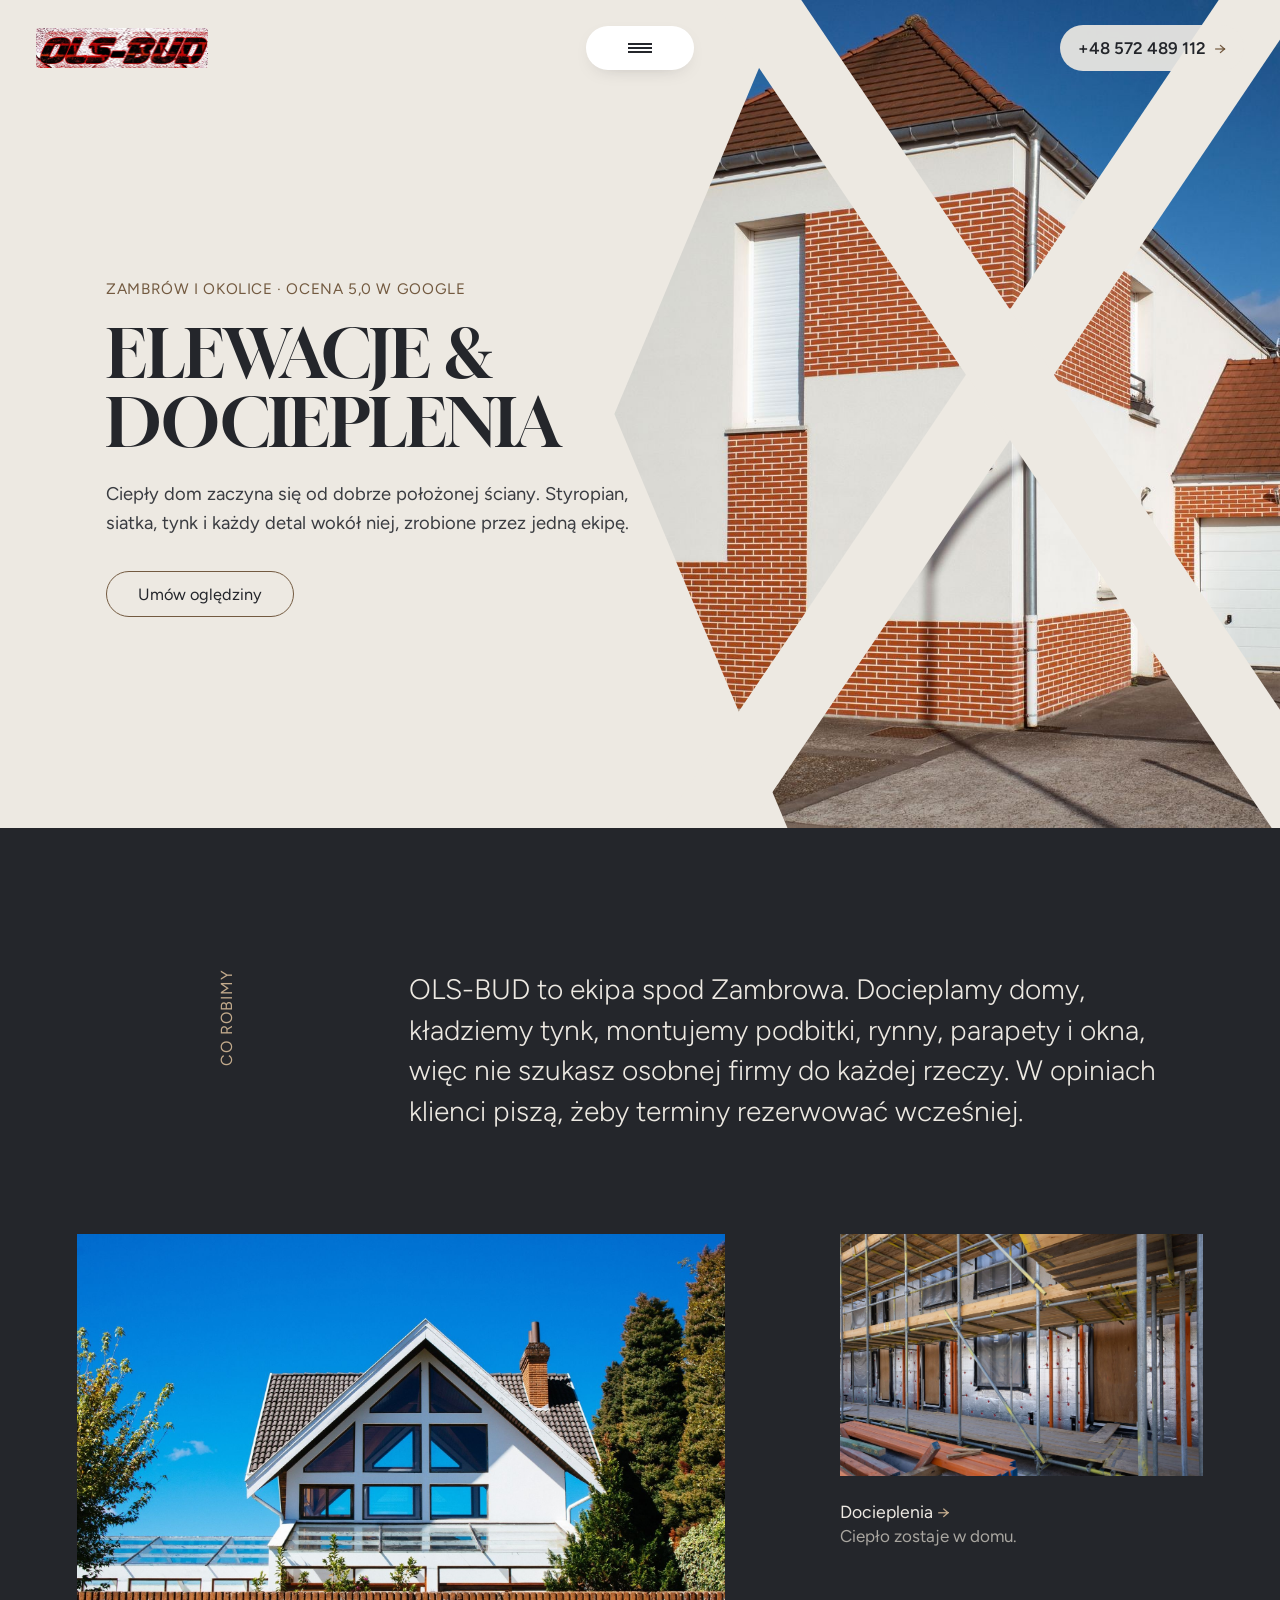
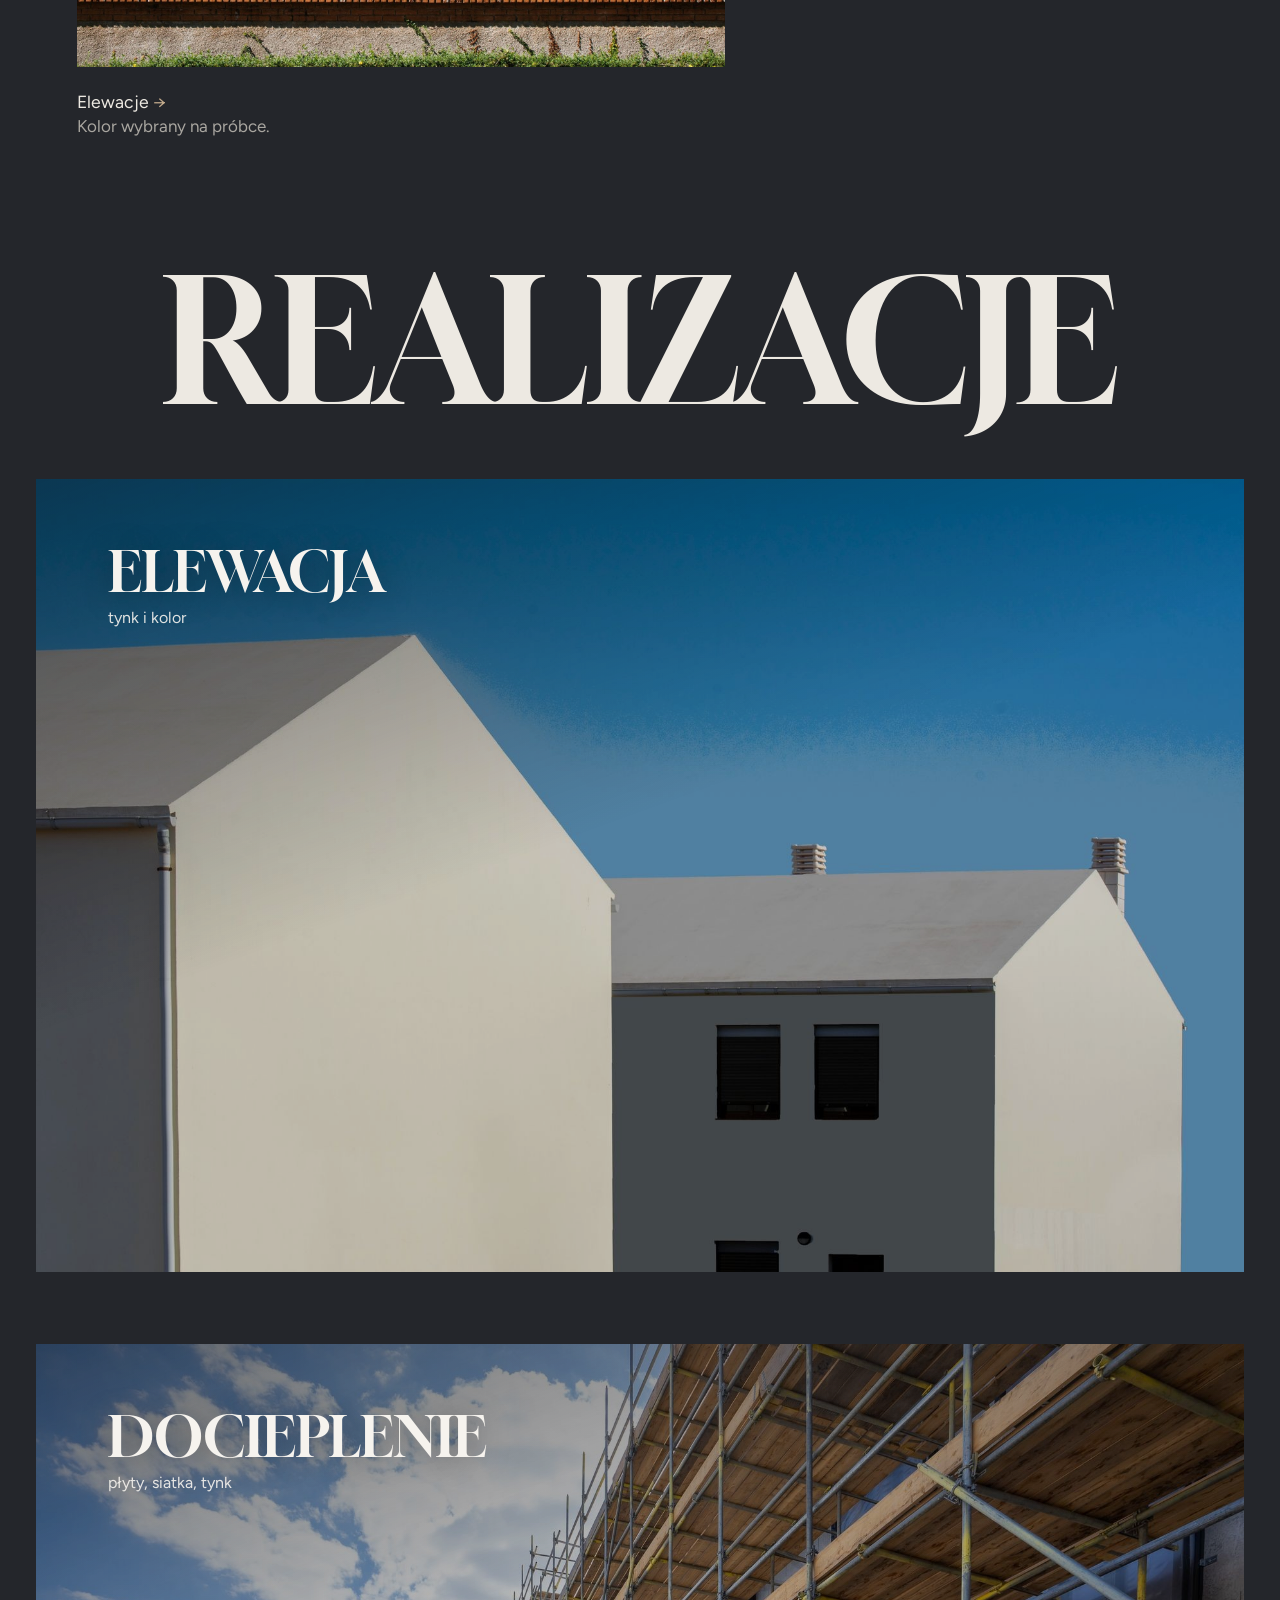
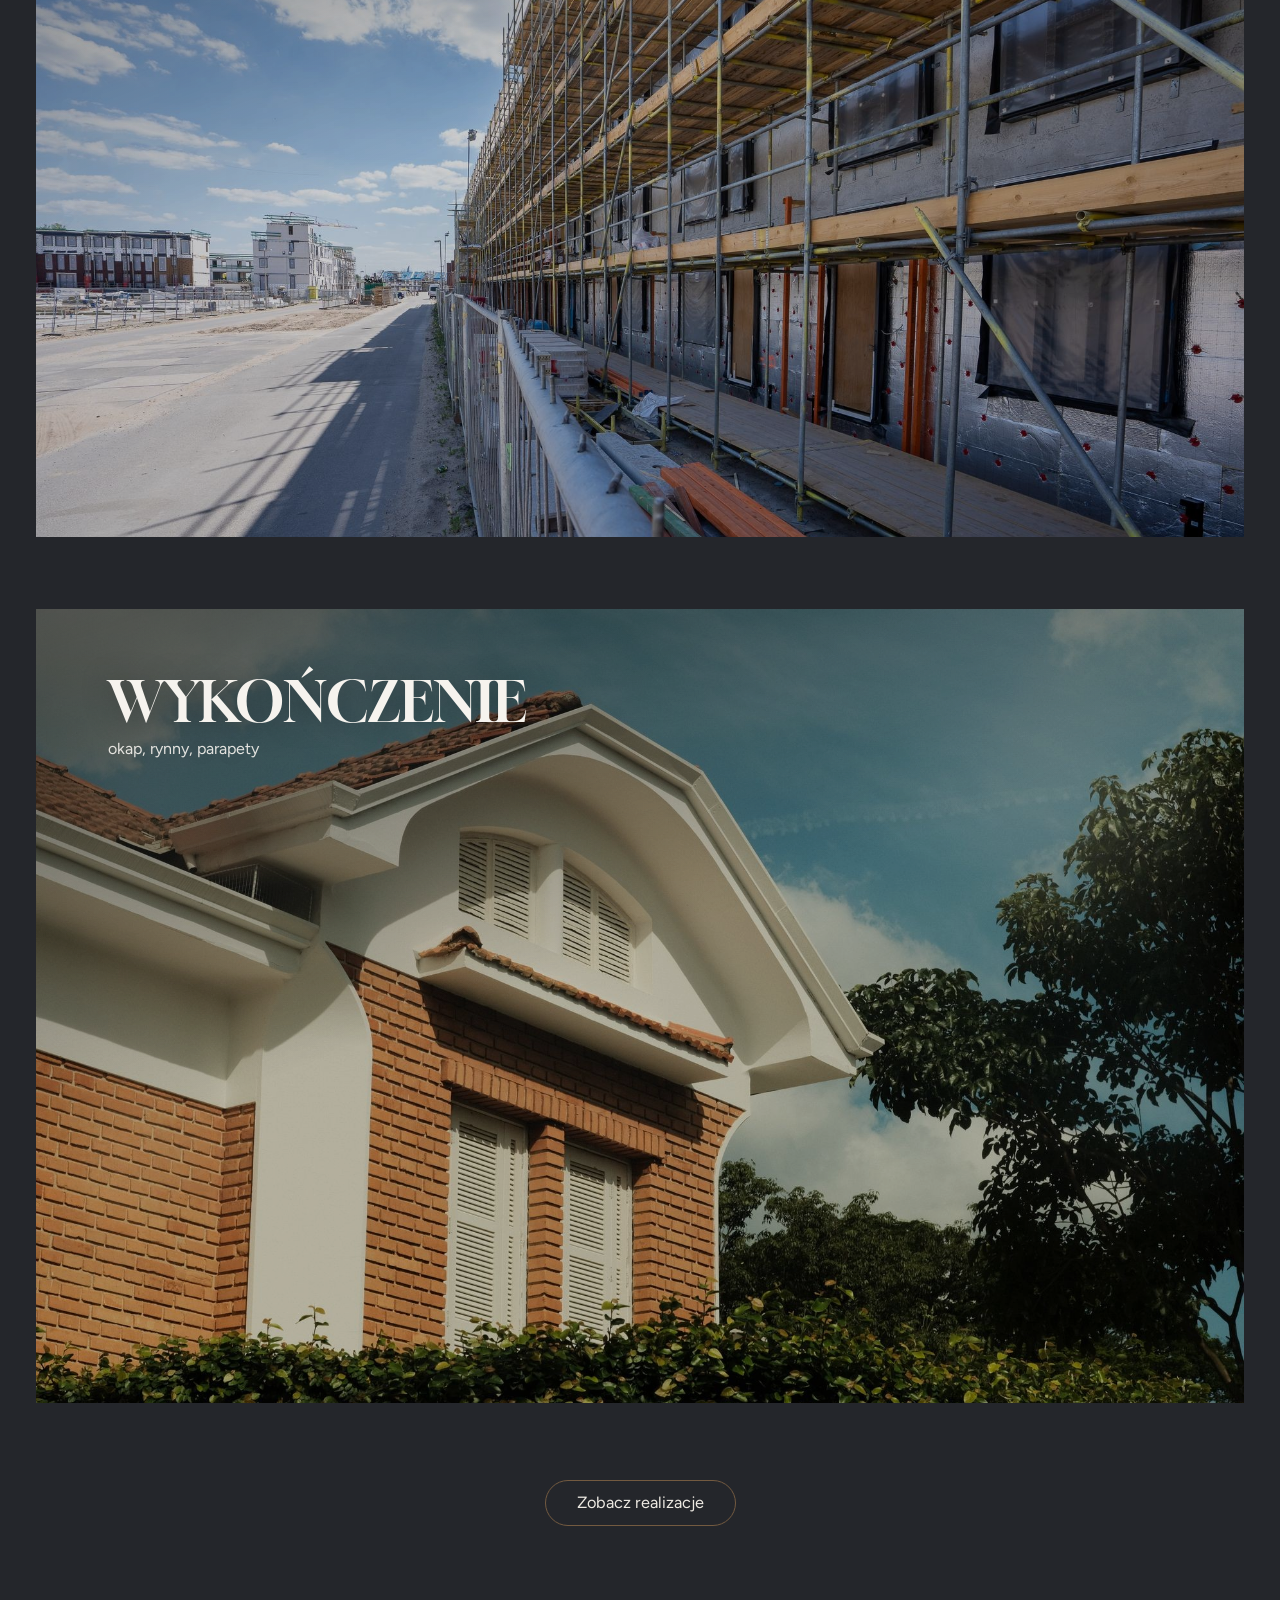
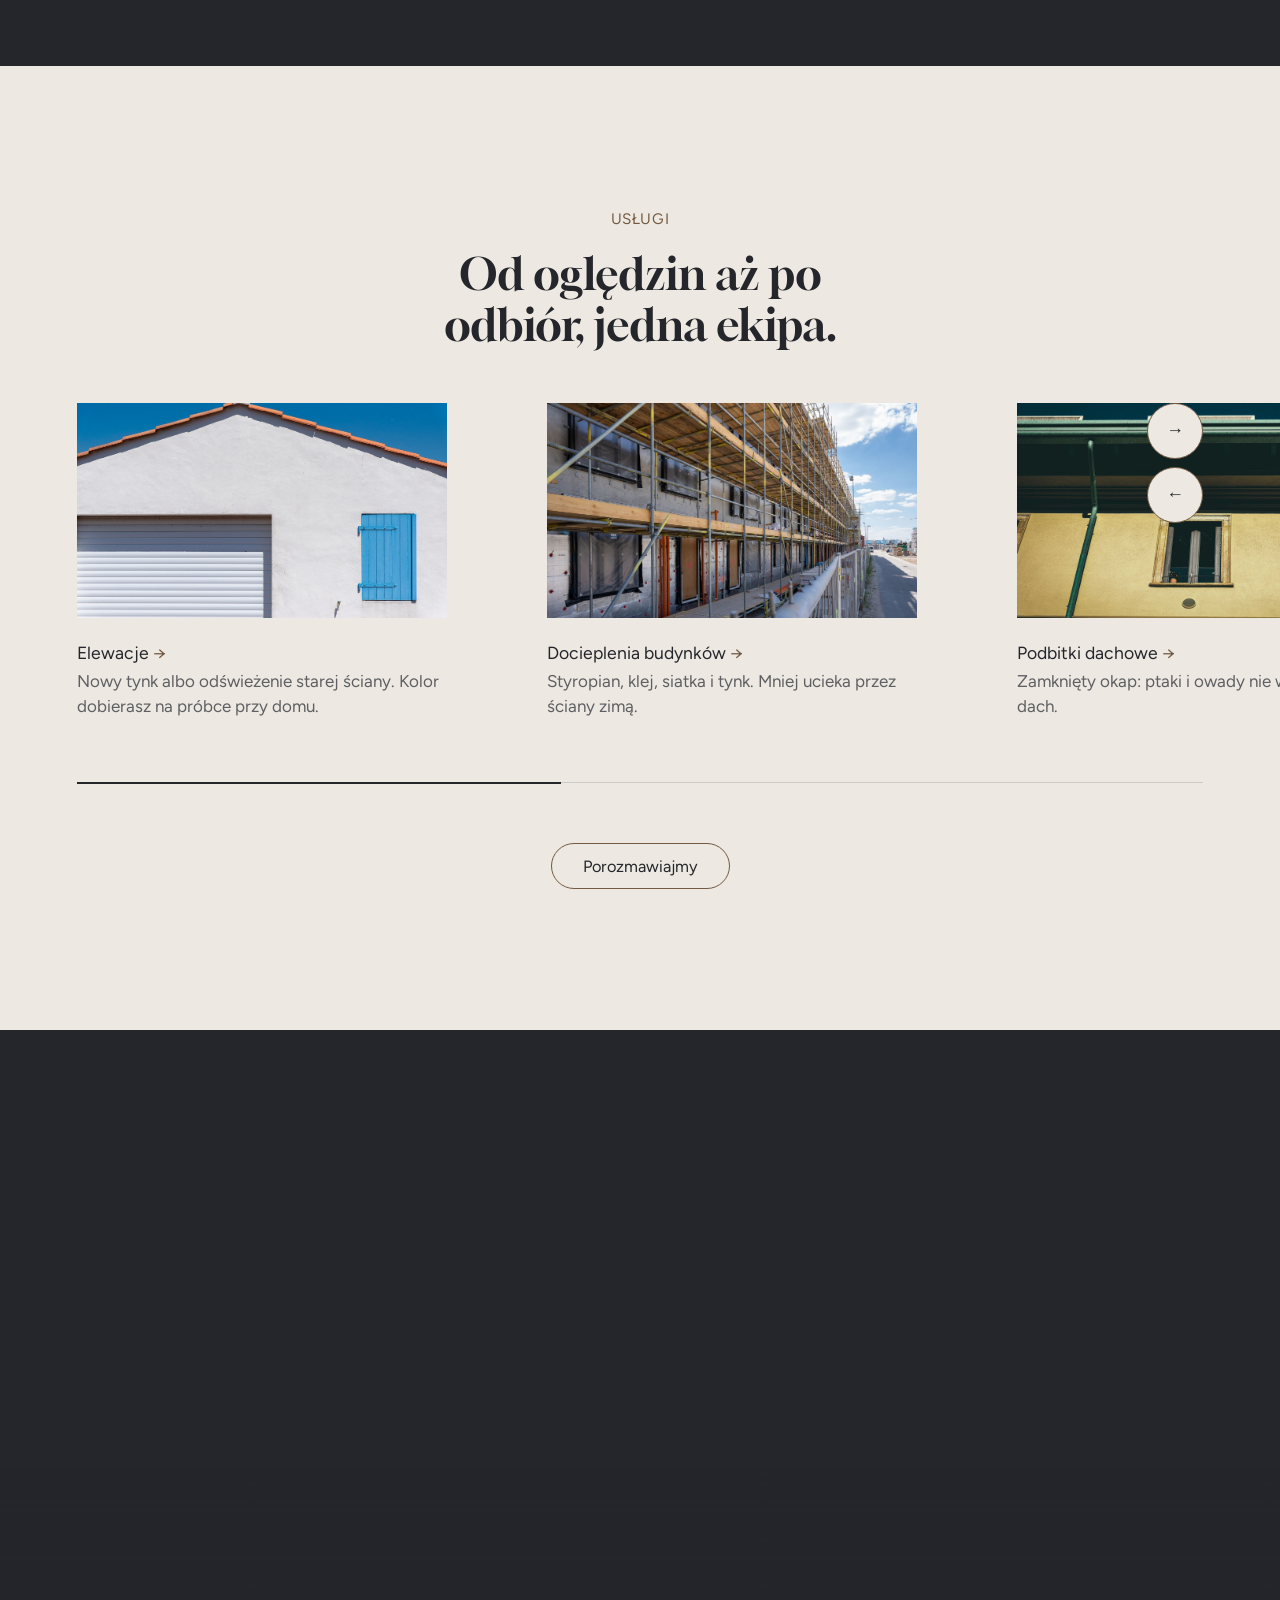
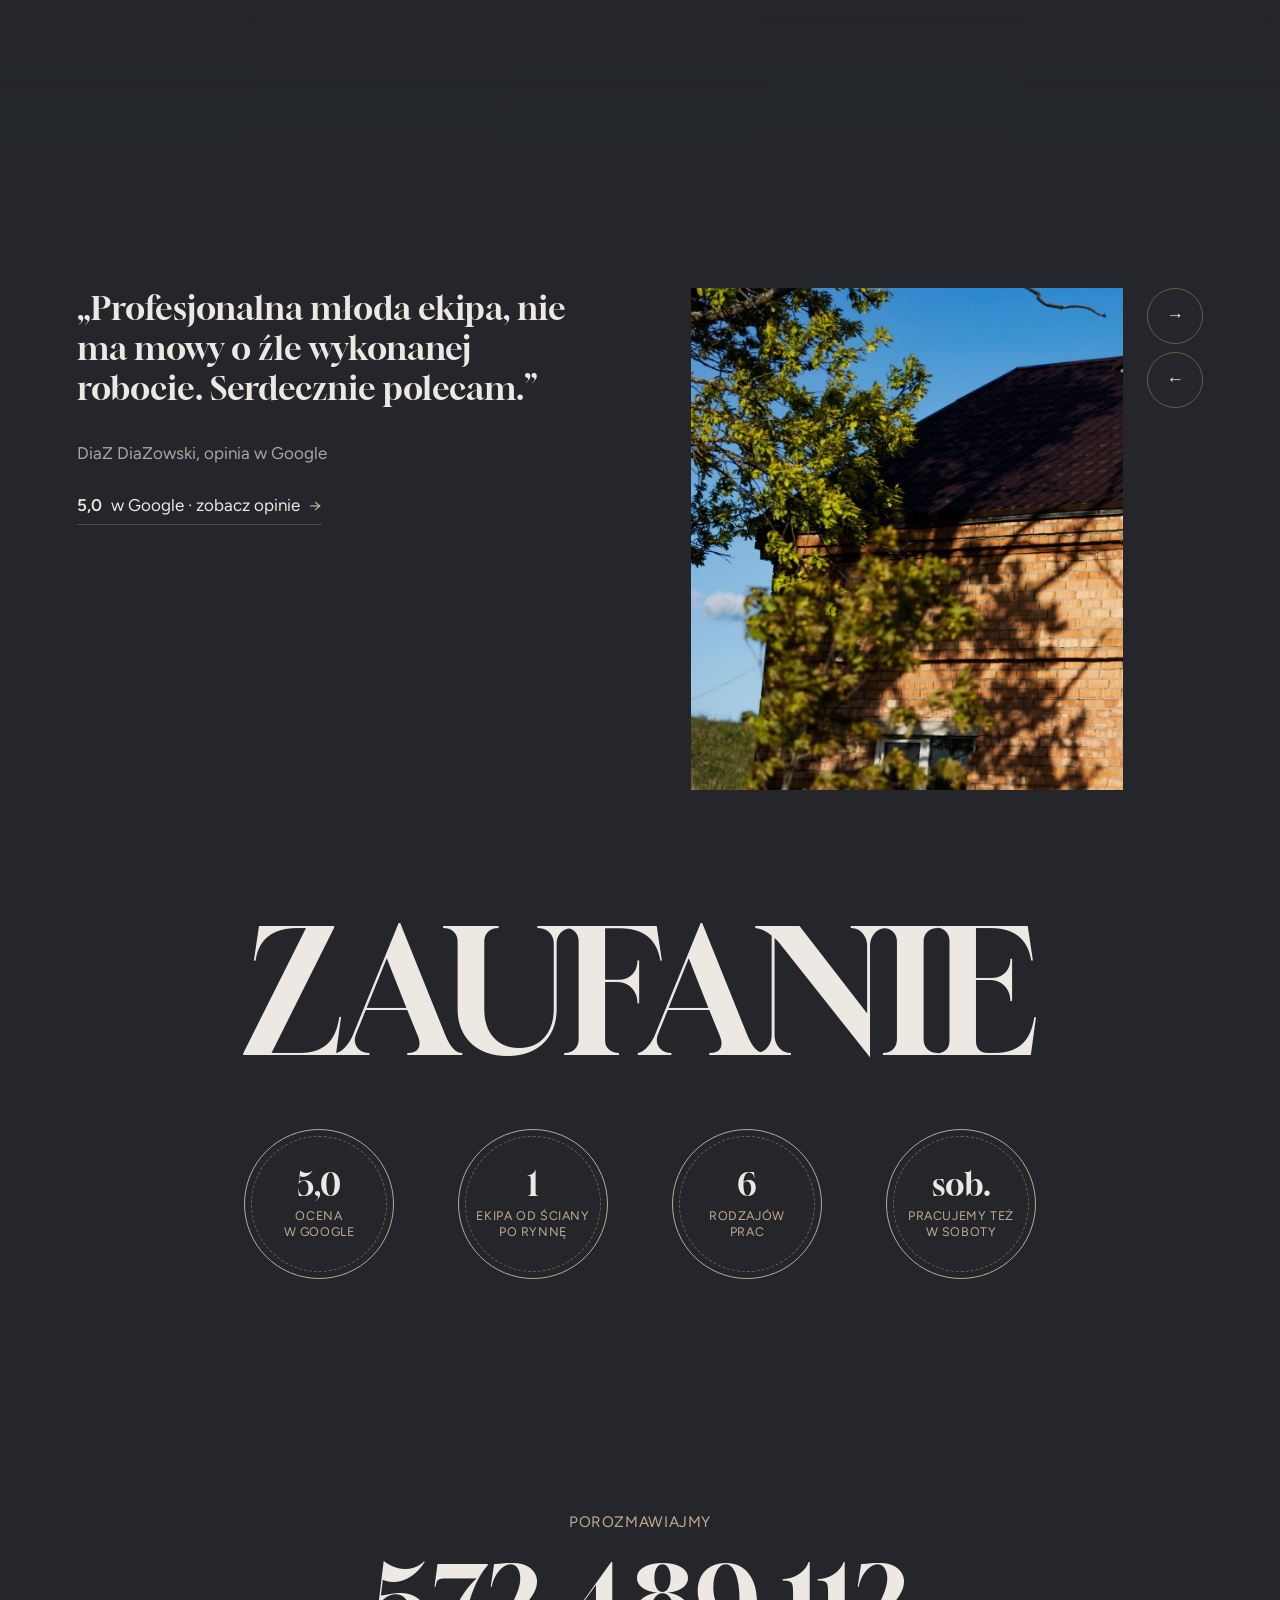
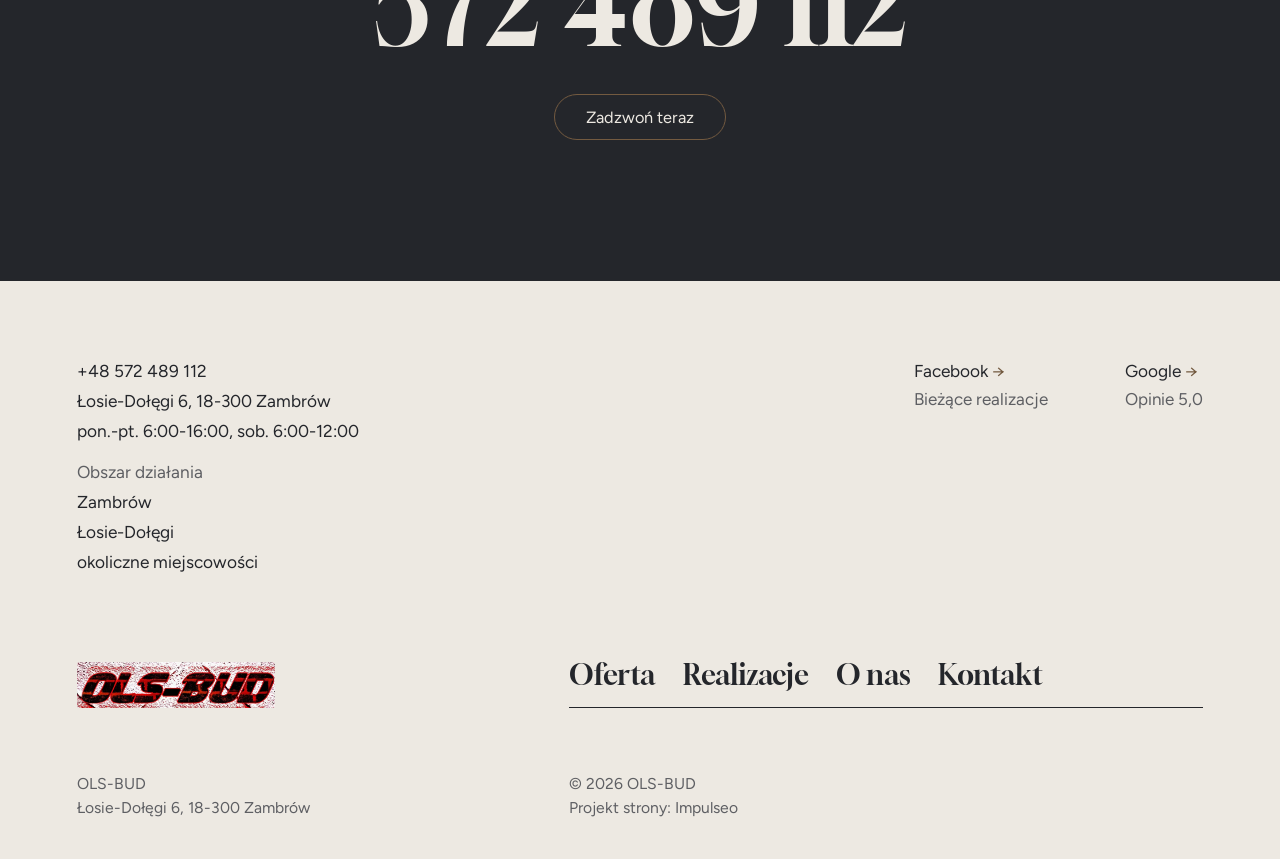
==== commit 5a7e0c93: "[claude-edit][cmt:9265efe1-6e89-4b69-b694-8efbfbe48872] Przebudowa dema w układzie wzoru klindworthr" ====
--- a/index.html
+++ b/index.html
@@ -20,198 +20,145 @@
 <script type="application/ld+json">{"@context": "https://schema.org", "@type": "LocalBusiness", "name": "OLS-BUD", "url": "https://kris20032.github.io/ols-bud/", "telephone": "+48572489112", "image": "https://kris20032.github.io/ols-bud/img/og.jpg", "areaServed": "Zambrów", "sameAs": ["https://maps.google.com/?cid=4169844181231755360&g_mp=Cidnb29nbGUubWFwcy5wbGFjZXMudjEuUGxhY2VzLlNlYXJjaFRleHQQAhgEIAA", "https://www.facebook.com/olsbud"]}</script>
 <link rel="preconnect" href="https://fonts.googleapis.com">
 <link rel="preconnect" href="https://fonts.gstatic.com" crossorigin>
-<link href="https://fonts.googleapis.com/css2?family=Space+Grotesk:wght@500;600;700&family=DM+Sans:opsz,wght@9..40,400;9..40,500;9..40,600&display=swap" rel="stylesheet">
-<link rel="stylesheet" href="assets/styles.css?v=6e71b8d4">
+<link href="https://fonts.googleapis.com/css2?family=Gloock&family=Figtree:wght@300;400;500;600&display=swap" rel="stylesheet">
+<link rel="stylesheet" href="assets/styles.css?v=20261022">
+<meta name="theme-color" content="#EDE9E2">
 </head>
 <body>
 
 <header class="nav">
-  <div class="wrap nav-inner">
-    <a class="brand brand-has-logo" href="index.html"><img class="brand-logo" src="img/logo.png" alt="OLS-BUD" width="690" height="160" decoding="async"></a>
-    <nav class="nav-links">
-      <a href="oferta.html">Oferta</a>
-      <a href="realizacje.html">Realizacje</a>
-      <a href="o-nas.html">O nas</a>
-      <a href="kontakt.html">Kontakt</a>
-      <a href="tel:+48572489112" class="btn btn-accent">Zadzwoń +48 572 489 112</a>
-    </nav>
-    <button class="nav-toggle" aria-label="Menu"><span></span><span></span><span></span></button>
+  <div class="nav-inner">
+    <a class="brand" href="index.html"><img class="brand-logo" src="img/logo.png" alt="OLS-BUD" width="690" height="160" decoding="async"></a>
+    <button class="menu-btn" aria-label="Menu" aria-expanded="false"><span></span></button>
+    <a class="nav-tel" href="tel:+48572489112" aria-label="Zadzwoń +48 572 489 112"><svg viewBox="0 0 24 24" fill="none" aria-hidden="true"><path d="M6.6 10.8a15.5 15.5 0 0 0 6.6 6.6l2.2-2.2a1 1 0 0 1 1-.24 11.4 11.4 0 0 0 3.6.58 1 1 0 0 1 1 1V20a1 1 0 0 1-1 1A17 17 0 0 1 3 4a1 1 0 0 1 1-1h3.5a1 1 0 0 1 1 1c0 1.25.2 2.46.58 3.6a1 1 0 0 1-.25 1l-2.23 2.2Z" fill="currentColor"/></svg>+48 572 489 112 <span class="arr">→</span></a>
   </div>
 </header>
+<div class="menu" aria-label="Menu strony">
+  <nav>
+    <a href="index.html">Start</a>
+    <a href="oferta.html">Oferta</a>
+    <a href="realizacje.html">Realizacje</a>
+    <a href="o-nas.html">O nas</a>
+    <a href="kontakt.html">Kontakt</a>
+  </nav>
+  <div class="menu-foot"><a href="tel:+48572489112">+48 572 489 112</a><span>Łosie-Dołęgi 6, 18-300 Zambrów</span><a href="https://www.facebook.com/olsbud" target="_blank" rel="noopener">Facebook →</a></div>
+</div>
 
 <main>
-<section class="hero-fach">
-  <img class="hf-photo" src="img/hero.jpg" fetchpriority="high" data-rotate="img/g1.jpg|img/g2.jpg" alt="OLS-BUD" width="1808" height="1168">
-  <div class="hf-panel">
-    <div class="hf-inner">
-      <span class="hf-kicker">Elewacje i docieplenia · Zambrów</span>
-      <h1 class="hf-title">Elewacja, docieplenie <em>i wykończenie domu</em></h1>
-      <p class="hf-lead">Docieplamy ściany, kładziemy tynk, montujemy podbitki, rynny, parapety i okna. Pracujemy w Zambrowie i okolicach.</p>
-      <a class="hf-phone" href="tel:+48572489112"><span class="hf-phone-lab">Zadzwoń teraz</span><span class="hf-phone-num"><svg class="ico-tel" width="16" height="16" viewBox="0 0 24 24" fill="none" aria-hidden="true"><path d="M6.6 10.8a15.5 15.5 0 0 0 6.6 6.6l2.2-2.2a1 1 0 0 1 1-.24 11.4 11.4 0 0 0 3.6.58 1 1 0 0 1 1 1V20a1 1 0 0 1-1 1A17 17 0 0 1 3 4a1 1 0 0 1 1-1h3.5a1 1 0 0 1 1 1c0 1.25.2 2.46.58 3.6a1 1 0 0 1-.25 1l-2.23 2.2Z" fill="currentColor"/></svg> +48 572 489 112</span></a>
-      <div class="hf-actions">
-        <a href="kontakt.html" class="btn btn-accent">Umów oględziny <span class="arr">→</span></a>
-        <a href="tel:+48572489112" class="btn btn-ghost hf-ghost">Zadzwoń +48 572 489 112</a>
-      </div>
-      <div class="hf-trust"><svg class="ico-star" width="14" height="14" viewBox="0 0 24 24" style="vertical-align:-2px" aria-hidden="true"><path d="M12 2.8l2.85 5.8 6.4.93-4.63 4.5 1.1 6.37L12 17.4l-5.72 3 1.1-6.37-4.63-4.5 6.4-.93L12 2.8Z" fill="currentColor"/></svg> Ocena 5,0 w Google</div>
+<section class="hero beige">
+  <div class="hero-copy">
+    <span class="eyebrow">Zambrów i okolice · ocena 5,0 w Google</span>
+    <h1>Elewacje &amp; docieplenia</h1>
+    <p class="lead">Ciepły dom zaczyna się od dobrze położonej ściany. Styropian, siatka, tynk i każdy detal wokół niej, zrobione przez jedną ekipę.</p>
+    <a class="pill" href="kontakt.html">Umów oględziny</a>
+  </div>
+  <div class="hero-art" aria-hidden="true">
+    <div class="shape"><img src="img/hero.jpg" alt="Dom z nową elewacją" width="1880" height="1253" fetchpriority="high" decoding="async"></div>
+    <i class="band b1"></i><i class="band b2"></i>
+  </div>
+</section>
+
+<section class="dark pv">
+  <div class="wrap">
+    <div class="intro reveal">
+      <span class="vlabel">Co robimy</span>
+      <p>OLS-BUD to ekipa spod Zambrowa. Docieplamy domy, kładziemy tynk, montujemy podbitki, rynny, parapety i okna, więc nie szukasz osobnej firmy do każdej rzeczy. W opiniach klienci piszą, żeby terminy rezerwować wcześniej.</p>
+    </div>
+    <div class="duo">
+      <a class="fig reveal" href="oferta.html"><div class="ph"><img src="img/g8.jpg" alt="Dom po nowej elewacji" width="1880" height="1253" fetchpriority="high" decoding="async"></div><figcaption><div class="t">Elewacje <span class="arr">→</span></div><div class="s">Kolor wybrany na próbce.</div></figcaption></a>
+      <a class="fig reveal" href="oferta.html"><div class="ph"><img src="img/g4.jpg" alt="Docieplenie ściany płytami izolacyjnymi" width="1880" height="1253" fetchpriority="high" decoding="async"></div><figcaption><div class="t">Docieplenia <span class="arr">→</span></div><div class="s">Ciepło zostaje w domu.</div></figcaption></a>
     </div>
   </div>
+  <h2 class="giant reveal">Realizacje</h2>
+  <div class="works">
+    <a class="work reveal" href="realizacje.html"><img src="img/g12.jpg" alt="Domy z jasną elewacją" width="1880" height="1253" loading="lazy" decoding="async"><span class="wt">Elewacja<small>tynk i kolor</small></span></a>
+    <a class="work reveal" href="realizacje.html"><img src="img/g9.jpg" alt="Docieplenie budynku na rusztowaniu" width="1880" height="1253" loading="lazy" decoding="async"><span class="wt">Docieplenie<small>płyty, siatka, tynk</small></span></a>
+    <a class="work reveal" href="realizacje.html"><img src="img/g10.jpg" alt="Dom z odnowioną elewacją" width="1880" height="1253" loading="lazy" decoding="async"><span class="wt">Wykończenie<small>okap, rynny, parapety</small></span></a>
+  </div>
+  <div class="center" style="margin-top:clamp(50px,6vw,80px)"><a class="pill" href="realizacje.html">Zobacz realizacje</a></div>
 </section>
-<section class="fach-promise">
+
+<section class="beige pv">
+  <div class="wrap svc-head reveal">
+    <span class="eyebrow">Usługi</span>
+    <h2>Od oględzin aż po odbiór, jedna ekipa.</h2>
+  </div>
+  <div class="slider reveal" data-slider>
+    <div class="arrows"><button data-next aria-label="Następna usługa">→</button><button data-prev aria-label="Poprzednia usługa">←</button></div>
+    <div class="track">
+      <a class="fig" href="oferta.html"><div class="ph"><img src="img/g3.jpg" alt="Elewacje" width="1880" height="1255" loading="lazy" decoding="async"></div><figcaption><div class="t">Elewacje <span class="arr">→</span></div><p class="d">Nowy tynk albo odświeżenie starej ściany. Kolor dobierasz na próbce przy domu.</p></figcaption></a>
+      <a class="fig" href="oferta.html"><div class="ph"><img src="img/g1.jpg" alt="Docieplenia budynków" width="1880" height="1253" loading="lazy" decoding="async"></div><figcaption><div class="t">Docieplenia budynków <span class="arr">→</span></div><p class="d">Styropian, klej, siatka i tynk. Mniej ucieka przez ściany zimą.</p></figcaption></a>
+      <a class="fig" href="oferta.html"><div class="ph"><img src="img/g5.jpg" alt="Podbitki dachowe" width="1880" height="1253" loading="lazy" decoding="async"></div><figcaption><div class="t">Podbitki dachowe <span class="arr">→</span></div><p class="d">Zamknięty okap: ptaki i owady nie wchodzą pod dach.</p></figcaption></a>
+      <a class="fig" href="oferta.html"><div class="ph"><img src="img/g6.jpg" alt="Rynny" width="1836" height="1300" loading="lazy" decoding="async"></div><figcaption><div class="t">Rynny <span class="arr">→</span></div><p class="d">Woda z dachu trafia do rury, a nie na ścianę i fundament.</p></figcaption></a>
+      <a class="fig" href="oferta.html"><div class="ph"><img src="img/about.jpg" alt="Okna i parapety" width="1880" height="1253" loading="lazy" decoding="async"></div><figcaption><div class="t">Okna i parapety <span class="arr">→</span></div><p class="d">Okno i parapet osadzone tak, żeby woda nie brudziła tynku.</p></figcaption></a>
+      <a class="fig" href="oferta.html"><div class="ph"><img src="img/g7.jpg" alt="Mycie myjką ciśnieniową" width="1880" height="1253" loading="lazy" decoding="async"></div><figcaption><div class="t">Mycie myjką ciśnieniową <span class="arr">→</span></div><p class="d">Zielony nalot i brud schodzą, ściana wraca do koloru.</p></figcaption></a>
+    </div>
+  </div>
+  <div class="wrap"><div class="progress"><i></i></div></div>
+  <div class="center" style="margin-top:clamp(40px,5vw,60px)"><a class="pill" href="kontakt.html">Porozmawiajmy</a></div>
+</section>
+
+<section class="stopklatka" aria-hidden="true"><div class="stk-bg" style="background-image:url(img/g11.jpg)"></div></section>
+
+<section class="dark pv" style="padding-top:clamp(40px,5vw,70px)">
   <div class="wrap">
-    <ul class="fp-row reveal"><li>Elewacje i docieplenia</li><li>Dojazd: Zambrów i okolice</li><li>Ocena 5,0 w Google</li></ul>
+    <div class="quotes" data-quotes>
+      <div class="q-list reveal">
+        <figure class="q on"><blockquote>„Profesjonalna młoda ekipa, nie ma mowy o źle wykonanej robocie. Serdecznie polecam.”</blockquote><cite>DiaZ DiaZowski, opinia w Google</cite></figure>
+        <figure class="q"><blockquote>„Profesjonalne wykonanie, polecam.”</blockquote><cite>TheCleverTiger, opinia w Google</cite></figure>
+        <a class="g-note" href="https://maps.google.com/?cid=4169844181231755360&amp;g_mp=Cidnb29nbGUubWFwcy5wbGFjZXMudjEuUGxhY2VzLlNlYXJjaFRleHQQAhgEIAA" target="_blank" rel="noopener"><b>5,0</b> w Google · zobacz opinie <span class="arr">→</span></a>
+      </div>
+      <div class="q-art reveal">
+        <img src="img/q.jpg" alt="Dom z dachem i elewacją z cegły" width="1000" height="1252" loading="lazy" decoding="async">
+        <div class="arrows"><button data-next aria-label="Następna opinia">→</button><button data-prev aria-label="Poprzednia opinia">←</button></div>
+      </div>
+    </div>
+  </div>
+  <h2 class="giant reveal">Zaufanie</h2>
+  <div class="wrap stamps reveal">
+    <div class="stamp"><b>5,0</b><span>ocena<br>w Google</span></div>
+    <div class="stamp"><b>1</b><span>ekipa od ściany<br>po rynnę</span></div>
+    <div class="stamp"><b>6</b><span>rodzajów<br>prac</span></div>
+    <div class="stamp"><b>sob.</b><span>pracujemy też<br>w soboty</span></div>
   </div>
 </section>
-<section class="opinie-mini" aria-label="Opinie klientów">
-  <div class="wrap">
-    <div class="om-row">
-      <div class="om-item reveal"><blockquote>„Profesjonalna młoda ekipa nie ma mowy o źle wykonanej robocie serdecznie polecam i zaklepujcie terminy bo c…”</blockquote><span class="om-autor">DiaZ DiaZowski (DiaZuuu)</span></div>
-      <div class="om-item reveal"><blockquote>„Profesjonalne wykonanie polecam”</blockquote><span class="om-autor">TheCleverTiger</span></div>
-    </div>
-  </div>
-</section>
-<section class="gateways-band">
-  <div class="wrap">
-    <div class="gateways">
-      <a href="oferta.html" class="gateway reveal"><img src="img/g3.jpg" alt="Elewacje" loading="lazy" width="1880" height="1255" decoding="async"><span class="g-ttl">Elewacje</span></a>
-      <a href="oferta.html" class="gateway reveal"><img src="img/g4.jpg" alt="Docieplenia budynków" loading="lazy" width="1880" height="1253" decoding="async"><span class="g-ttl">Docieplenia budynków</span></a>
-      <a href="oferta.html" class="gateway reveal"><img src="img/g5.jpg" alt="Podbitki dachowe" loading="lazy" width="1880" height="1253" decoding="async"><span class="g-ttl">Podbitki dachowe</span></a>
-    </div>
-  </div>
-</section>
-<section class="proces proces-os fachowcy">
-  <div class="wrap proc-grid">
-    <div class="proc-side">
-      <div class="head reveal">
-        <span class="eyebrow">Jak pracujemy</span>
-        <h2>Wiesz, na czym stoisz - na każdym etapie</h2>
-        <p>Od pierwszego telefonu do odbioru roboty - krok po kroku.</p>
-      </div>
-      <div class="proc-count" aria-hidden="true"><span class="pc-cur">01</span><span class="pc-all">/ 04</span></div>
-      <div class="proc-bar" aria-hidden="true"><i></i></div>
-      <p class="proc-now" aria-hidden="true">Telefon</p>
-    </div>
-    <ol class="proces-line">
-      <li class="reveal"><span class="pno">01</span><h3>Telefon</h3><p>Mówisz, co jest do zrobienia i gdzie stoi dom. Ustalamy termin oględzin.</p></li>
-      <li class="reveal"><span class="pno">02</span><h3>Oględziny</h3><p>Przyjeżdżamy, mierzymy i oglądamy ściany, okap i rynny.</p></li>
-      <li class="reveal"><span class="pno">03</span><h3>Cena i termin</h3><p>Podajemy cenę za ustalony zakres i termin wejścia na budowę.</p></li>
-      <li class="reveal"><span class="pno">04</span><h3>Robota i odbiór</h3><p>Robimy, co ustalone, a na koniec przechodzimy dom razem z Tobą.</p></li>
-    </ol>
-  </div>
-</section>
-<section>
-  <div class="wrap">
-    <div class="head reveal">
-      <span class="eyebrow">Realizacje</span>
-      <h2>Elewacje i wykończenia</h2>
-      <p>Domy po elewacji, podbitki, rynny i detale wykończenia.</p>
-    </div>
-    <div class="gallery">
-      <div class="tile t-two3 reveal"><img src="img/g6.jpg" alt="OLS-BUD" loading="lazy" width="1734" height="1176" decoding="async"></div>
-      <div class="tile t-third reveal"><img src="img/g7.jpg" alt="OLS-BUD" loading="lazy" width="1880" height="1253" decoding="async"></div>
-      <div class="tile t-third reveal"><img src="img/g8.jpg" alt="OLS-BUD" loading="lazy" width="1880" height="1253" decoding="async"></div>
-      <div class="tile t-third reveal"><img src="img/g9.jpg" alt="OLS-BUD" loading="lazy" width="1880" height="1253" decoding="async"></div>
-      <div class="tile t-third reveal"><img src="img/g10.jpg" alt="OLS-BUD" loading="lazy" width="1880" height="1253" decoding="async"></div>
-    </div>
-    <div style="margin-top:var(--space-7)" class="reveal"><a href="realizacje.html" class="btn btn-accent">Pełna galeria <span class="arr">→</span></a></div>
-  </div>
-</section>
-<section class="fach-uslugi">
-  <div class="wrap">
-    <div class="head reveal">
-      <span class="eyebrow">Co robimy</span>
-      <h2>Zakres prac</h2>
-      <p>To, po co dzwonią do mnie najczęściej. Szczegóły i ceny niżej.</p>
-    </div>
-    <ul class="fu-list">
-      <li class="fu-row reveal"><div class="fu-name">Elewacje</div><div class="fu-desc">Nowy tynk na ścianach domu albo odświeżenie starej elewacji. Kolor i fakturę wybierasz przed robotą, na próbce przyłożonej do ściany, a nie z ekranu telefonu.</div><a class="fu-cta" href="kontakt.html">Wycena <span class="arr">→</span></a></li>
-      <li class="fu-row reveal"><div class="fu-name">Docieplenia budynków</div><div class="fu-desc">Ocieplenie ścian płytami izolacyjnymi z klejem, siatką i tynkiem na wierzchu.</div><a class="fu-cta" href="kontakt.html">Wycena <span class="arr">→</span></a></li>
-      <li class="fu-row reveal"><div class="fu-name">Podbitki dachowe</div><div class="fu-desc">Wykończenie okapu od spodu. Pod dach nie wchodzą ptaki ani owady, a dom dostaje porządnie wykończoną krawędź dachu.</div><a class="fu-cta" href="kontakt.html">Wycena <span class="arr">→</span></a></li>
-      <li class="fu-row reveal"><div class="fu-name">Rynny</div><div class="fu-desc">Montaż orynnowania i rur spustowych, żeby woda z dachu szła tam, gdzie trzeba, a nie po ścianie i fundamencie.</div><a class="fu-cta" href="kontakt.html">Wycena <span class="arr">→</span></a></li>
-      <li class="fu-row reveal"><div class="fu-name">Okna i parapety</div><div class="fu-desc">Montaż okien oraz parapetów zewnętrznych i wewnętrznych. Parapet dobrze osadzony odprowadza wodę i nie brudzi świeżej elewacji.</div><a class="fu-cta" href="kontakt.html">Wycena <span class="arr">→</span></a></li>
-      <li class="fu-row reveal"><div class="fu-name">Mycie myjką ciśnieniową</div><div class="fu-desc">Mycie elewacji i innych powierzchni myjką ciśnieniową. Brud i zielony nalot schodzą, a ściana odzyskuje kolor.</div><a class="fu-cta" href="kontakt.html">Wycena <span class="arr">→</span></a></li>
-    </ul>
-    <div style="margin-top:var(--space-7)" class="reveal"><a href="oferta.html" class="btn btn-ghost">Pełna oferta <span class="arr">→</span></a></div>
-  </div>
-</section>
-<section class="stopklatka" aria-hidden="true">
-  <div class="stk-bg" style="background-image:url(img/g11.jpg)"></div>
-</section>
-<section class="opinie">
-  <div class="wrap">
-    <div class="head center reveal">
-      <span class="eyebrow">Opinie</span>
-      <h2>Co mówią klienci</h2>
-    </div>
-    <p class="op-meta reveal"><span class="g-badge"><svg class="gb-ico" viewBox="0 0 24 24" width="18" height="18" aria-hidden="true"><path fill="#4285F4" d="M22.56 12.25c0-.78-.07-1.53-.2-2.25H12v4.26h5.92c-.26 1.37-1.04 2.53-2.21 3.31v2.77h3.57c2.08-1.92 3.28-4.74 3.28-8.09z"/><path fill="#34A853" d="M12 23c2.97 0 5.46-.98 7.28-2.66l-3.57-2.77c-.98.66-2.23 1.06-3.71 1.06-2.86 0-5.29-1.93-6.16-4.53H2.18v2.84C3.99 20.53 7.7 23 12 23z"/><path fill="#FBBC05" d="M5.84 14.09c-.22-.66-.35-1.36-.35-2.09s.13-1.43.35-2.09V7.07H2.18C1.43 8.55 1 10.22 1 12s.43 3.45 1.18 4.93l2.85-2.22.81-.62z"/><path fill="#EA4335" d="M12 5.38c1.62 0 3.06.56 4.21 1.64l3.15-3.15C17.45 2.09 14.97 1 12 1 7.7 1 3.99 3.47 2.18 7.07l3.66 2.84c.87-2.6 3.3-4.53 6.16-4.53z"/></svg><b class="gb-ocena">5,0</b><svg class="gb-stars" viewBox="0 0 90 18" width="74" height="14.8" aria-hidden="true"><g fill="currentColor" opacity=".26"><path transform="translate(0,0)" d="M9 1.6l2.2 4.46 4.92.72-3.56 3.47.84 4.9L9 12.74l-4.4 2.31.84-4.9L1.88 6.68l4.92-.72L9 1.6Z"/><path transform="translate(18,0)" d="M9 1.6l2.2 4.46 4.92.72-3.56 3.47.84 4.9L9 12.74l-4.4 2.31.84-4.9L1.88 6.68l4.92-.72L9 1.6Z"/><path transform="translate(36,0)" d="M9 1.6l2.2 4.46 4.92.72-3.56 3.47.84 4.9L9 12.74l-4.4 2.31.84-4.9L1.88 6.68l4.92-.72L9 1.6Z"/><path transform="translate(54,0)" d="M9 1.6l2.2 4.46 4.92.72-3.56 3.47.84 4.9L9 12.74l-4.4 2.31.84-4.9L1.88 6.68l4.92-.72L9 1.6Z"/><path transform="translate(72,0)" d="M9 1.6l2.2 4.46 4.92.72-3.56 3.47.84 4.9L9 12.74l-4.4 2.31.84-4.9L1.88 6.68l4.92-.72L9 1.6Z"/></g><clipPath id="gs1000"><rect x="0" y="0" width="90.0" height="18"/></clipPath><g fill="#FBBC04" clip-path="url(#gs1000)"><path transform="translate(0,0)" d="M9 1.6l2.2 4.46 4.92.72-3.56 3.47.84 4.9L9 12.74l-4.4 2.31.84-4.9L1.88 6.68l4.92-.72L9 1.6Z"/><path transform="translate(18,0)" d="M9 1.6l2.2 4.46 4.92.72-3.56 3.47.84 4.9L9 12.74l-4.4 2.31.84-4.9L1.88 6.68l4.92-.72L9 1.6Z"/><path transform="translate(36,0)" d="M9 1.6l2.2 4.46 4.92.72-3.56 3.47.84 4.9L9 12.74l-4.4 2.31.84-4.9L1.88 6.68l4.92-.72L9 1.6Z"/><path transform="translate(54,0)" d="M9 1.6l2.2 4.46 4.92.72-3.56 3.47.84 4.9L9 12.74l-4.4 2.31.84-4.9L1.88 6.68l4.92-.72L9 1.6Z"/><path transform="translate(72,0)" d="M9 1.6l2.2 4.46 4.92.72-3.56 3.47.84 4.9L9 12.74l-4.4 2.31.84-4.9L1.88 6.68l4.92-.72L9 1.6Z"/></g></svg><span class="gb-txt">w Google</span></span></p>
-    <p class="op-meta reveal"><a class="op-google" href="https://maps.google.com/?cid=4169844181231755360&amp;g_mp=Cidnb29nbGUubWFwcy5wbGFjZXMudjEuUGxhY2VzLlNlYXJjaFRleHQQAhgEIAA" target="_blank" rel="noopener"><svg class="op-g-ico" viewBox="0 0 24 24" width="17" height="17" aria-hidden="true"><path fill="#4285F4" d="M22.56 12.25c0-.78-.07-1.53-.2-2.25H12v4.26h5.92c-.26 1.37-1.04 2.53-2.21 3.31v2.77h3.57c2.08-1.92 3.28-4.74 3.28-8.09z"/><path fill="#34A853" d="M12 23c2.97 0 5.46-.98 7.28-2.66l-3.57-2.77c-.98.66-2.23 1.06-3.71 1.06-2.86 0-5.29-1.93-6.16-4.53H2.18v2.84C3.99 20.53 7.7 23 12 23z"/><path fill="#FBBC05" d="M5.84 14.09c-.22-.66-.35-1.36-.35-2.09s.13-1.43.35-2.09V7.07H2.18C1.43 8.55 1 10.22 1 12s.43 3.45 1.18 4.93l2.85-2.22.81-.62z"/><path fill="#EA4335" d="M12 5.38c1.62 0 3.06.56 4.21 1.64l3.15-3.15C17.45 2.09 14.97 1 12 1 7.7 1 3.99 3.47 2.18 7.07l3.66 2.84c.87-2.6 3.3-4.53 6.16-4.53z"/></svg><span>Zobacz opinie w Google</span><span class="arr">→</span></a></p>
-    <div class="opinie-grid">
-      <figure class="op-card reveal"><span class="op-star"><svg class="ico-star" width="14" height="14" viewBox="0 0 24 24" style="vertical-align:-2px" aria-hidden="true"><path d="M12 2.8l2.85 5.8 6.4.93-4.63 4.5 1.1 6.37L12 17.4l-5.72 3 1.1-6.37-4.63-4.5 6.4-.93L12 2.8Z" fill="currentColor"/></svg><svg class="ico-star" width="14" height="14" viewBox="0 0 24 24" style="vertical-align:-2px" aria-hidden="true"><path d="M12 2.8l2.85 5.8 6.4.93-4.63 4.5 1.1 6.37L12 17.4l-5.72 3 1.1-6.37-4.63-4.5 6.4-.93L12 2.8Z" fill="currentColor"/></svg><svg class="ico-star" width="14" height="14" viewBox="0 0 24 24" style="vertical-align:-2px" aria-hidden="true"><path d="M12 2.8l2.85 5.8 6.4.93-4.63 4.5 1.1 6.37L12 17.4l-5.72 3 1.1-6.37-4.63-4.5 6.4-.93L12 2.8Z" fill="currentColor"/></svg><svg class="ico-star" width="14" height="14" viewBox="0 0 24 24" style="vertical-align:-2px" aria-hidden="true"><path d="M12 2.8l2.85 5.8 6.4.93-4.63 4.5 1.1 6.37L12 17.4l-5.72 3 1.1-6.37-4.63-4.5 6.4-.93L12 2.8Z" fill="currentColor"/></svg><svg class="ico-star" width="14" height="14" viewBox="0 0 24 24" style="vertical-align:-2px" aria-hidden="true"><path d="M12 2.8l2.85 5.8 6.4.93-4.63 4.5 1.1 6.37L12 17.4l-5.72 3 1.1-6.37-4.63-4.5 6.4-.93L12 2.8Z" fill="currentColor"/></svg></span><blockquote>Profesjonalna młoda ekipa nie ma mowy o źle wykonanej robocie serdecznie polecam i zaklepujcie terminy bo chętnych nie brakuje. Elewacja wykonana przez tych Panów będzie wam bardzo długo służyła i cieszyła oko. Oczywiście nie tylko elewacja w swoim arsenale umiejętności mają bardzo dużo ofert podbitki, docieplenia, rynny, parapety, okna, mycie myjką ciśnieniową itp.</blockquote><span class="op-autor">DiaZ DiaZowski (DiaZuuu)</span></figure>
-      <figure class="op-card reveal"><span class="op-star"><svg class="ico-star" width="14" height="14" viewBox="0 0 24 24" style="vertical-align:-2px" aria-hidden="true"><path d="M12 2.8l2.85 5.8 6.4.93-4.63 4.5 1.1 6.37L12 17.4l-5.72 3 1.1-6.37-4.63-4.5 6.4-.93L12 2.8Z" fill="currentColor"/></svg><svg class="ico-star" width="14" height="14" viewBox="0 0 24 24" style="vertical-align:-2px" aria-hidden="true"><path d="M12 2.8l2.85 5.8 6.4.93-4.63 4.5 1.1 6.37L12 17.4l-5.72 3 1.1-6.37-4.63-4.5 6.4-.93L12 2.8Z" fill="currentColor"/></svg><svg class="ico-star" width="14" height="14" viewBox="0 0 24 24" style="vertical-align:-2px" aria-hidden="true"><path d="M12 2.8l2.85 5.8 6.4.93-4.63 4.5 1.1 6.37L12 17.4l-5.72 3 1.1-6.37-4.63-4.5 6.4-.93L12 2.8Z" fill="currentColor"/></svg><svg class="ico-star" width="14" height="14" viewBox="0 0 24 24" style="vertical-align:-2px" aria-hidden="true"><path d="M12 2.8l2.85 5.8 6.4.93-4.63 4.5 1.1 6.37L12 17.4l-5.72 3 1.1-6.37-4.63-4.5 6.4-.93L12 2.8Z" fill="currentColor"/></svg><svg class="ico-star" width="14" height="14" viewBox="0 0 24 24" style="vertical-align:-2px" aria-hidden="true"><path d="M12 2.8l2.85 5.8 6.4.93-4.63 4.5 1.1 6.37L12 17.4l-5.72 3 1.1-6.37-4.63-4.5 6.4-.93L12 2.8Z" fill="currentColor"/></svg></span><blockquote>Profesjonalne wykonanie polecam</blockquote><span class="op-autor">TheCleverTiger</span></figure>
-    </div>
-  </div>
-</section>
-<section class="obszar">
-  <div class="wrap">
-    <div class="head center reveal">
-      <span class="eyebrow">Obszar działania</span>
-      <h2>Dojeżdżamy do Ciebie</h2>
-    </div>
-    <p class="obszar-txt reveal" style="text-align:center;max-width:60ch;margin:0 auto 1.4rem">Pracujemy z Łosi-Dołęg pod Zambrowem, w Zambrowie i okolicznych miejscowościach. Masz dom dalej? Zadzwoń i podaj adres, powiemy wprost, czy dojedziemy.</p>
-    <ul class="obszar-list reveal"><li class="is-home">Zambrów</li><li>+ okolice</li></ul>
-    <div class="obszar-mapa reveal" style="margin-top:var(--space-7)">
-      <iframe title="Obszar działania - Zambrów i okolice" src="https://maps.google.com/maps?q=52.9295159%2C22.2910864&amp;z=11&amp;output=embed" loading="lazy" referrerpolicy="no-referrer-when-downgrade" style="width:100%;height:clamp(280px,38vh,420px);border:0;display:block;border-radius:var(--r-md)"></iframe>
-    </div>
-  </div>
-</section>
-<section class="cta">
-  <div class="wrap">
-    <div class="reveal">
-      <span class="eyebrow">Współpraca</span>
-      <h2>Potrzebujesz fachowca? Wycenimy za darmo.</h2>
-      <p>Napisz, co jest do zrobienia - obejrzymy na miejscu i wycenimy. Bez zobowiązań.</p>
-    </div>
-    <div class="cta-actions reveal">
-      <a href="kontakt.html" class="btn btn-light">Umów oględziny <span class="arr">→</span></a>
-      <a href="tel:+48572489112" class="btn btn-ghost btn-ghost-cta">+48 572 489 112</a>
-    </div>
+
+<section class="dark pv cta-big tight">
+  <div class="wrap reveal">
+    <span class="eyebrow">Porozmawiajmy</span>
+    <a class="num" href="tel:+48572489112">572 489 112</a>
+    <a class="pill" href="tel:+48572489112">Zadzwoń teraz</a>
   </div>
 </section>
 </main>
 
 <footer>
   <div class="wrap">
-    <div class="foot-grid">
-      <div class="foot-brand">
-        <div class="name">OLS-BUD</div>
-        <p>Docieplamy ściany, kładziemy tynk, montujemy podbitki, rynny, parapety i okna. Pracujemy w Zambrowie i okolicach.</p>
+    <div class="f-top">
+      <div class="f-list">
+        <a href="tel:+48572489112">+48 572 489 112</a>
+        <span>Łosie-Dołęgi 6, 18-300 Zambrów</span>
+        <span>pon.-pt. 6:00-16:00, sob. 6:00-12:00</span>
+        <span class="lbl">Obszar działania</span>
+        <span>Zambrów</span>
+        <span>Łosie-Dołęgi</span>
+        <span>okoliczne miejscowości</span>
       </div>
-      <div class="foot-col">
-        <h4>Nawigacja</h4>
-        <a href="oferta.html">Oferta</a>
-        <a href="realizacje.html">Realizacje</a>
-        <a href="o-nas.html">O nas</a>
-        <a href="kontakt.html">Kontakt</a>
-      </div>
-      <div class="foot-col">
-        <h4>Kontakt</h4>
-        <a href="tel:+48572489112">+48 572 489 112</a>
-        <p>Łosie-Dołęgi 6, 18-300 Zambrów</p>
-        <a href="https://maps.google.com/?cid=4169844181231755360&g_mp=Cidnb29nbGUubWFwcy5wbGFjZXMudjEuUGxhY2VzLlNlYXJjaFRleHQQAhgEIAA" target="_blank" rel="noopener">Jak dojechać →</a>
-      <div class="foot-soc">
-        <a class="soc" href="https://www.facebook.com/olsbud" target="_blank" rel="noopener" aria-label="Facebook - OLS-BUD"><svg viewBox="0 0 24 24" aria-hidden="true" focusable="false"><path d="M9.101 23.691v-7.98H6.627v-3.667h2.474v-1.58c0-4.085 1.848-5.978 5.858-5.978.401 0 .955.042 1.468.103a8.68 8.68 0 0 1 1.141.195v3.325a8.623 8.623 0 0 0-.653-.036 26.805 26.805 0 0 0-.733-.009c-.707 0-1.259.096-1.675.309a1.686 1.686 0 0 0-.679.622c-.258.42-.374.995-.374 1.752v1.297h3.919l-.386 2.103-.287 1.564h-3.246v8.245C19.396 23.238 24 18.179 24 12.044c0-6.627-5.373-12-12-12s-12 5.373-12 12c0 5.628 3.874 10.35 9.101 11.647Z" fill="currentColor"/></svg></a>
-        <a class="soc" href="https://maps.google.com/?cid=4169844181231755360&g_mp=Cidnb29nbGUubWFwcy5wbGFjZXMudjEuUGxhY2VzLlNlYXJjaFRleHQQAhgEIAA" target="_blank" rel="noopener" aria-label="Google - OLS-BUD"><svg viewBox="0 0 24 24" aria-hidden="true" focusable="false"><path d="M12.48 10.92v3.28h7.84c-.24 1.84-.853 3.187-1.787 4.133-1.147 1.147-2.933 2.4-6.053 2.4-4.827 0-8.6-3.893-8.6-8.72s3.773-8.72 8.6-8.72c2.6 0 4.507 1.027 5.907 2.347l2.307-2.307C18.747 1.44 16.133 0 12.48 0 5.867 0 .307 5.387.307 12s5.56 12 12.173 12c3.573 0 6.267-1.173 8.373-3.36 2.16-2.16 2.84-5.213 2.84-7.667 0-.76-.053-1.467-.173-2.053H12.48z" fill="currentColor"/></svg></a>
-      </div>
-      </div>
+      <a class="soc" href="https://www.facebook.com/olsbud" target="_blank" rel="noopener"><div class="t">Facebook <span class="arr">→</span></div><div class="s">Bieżące realizacje</div></a>
+      <a class="soc" href="https://maps.google.com/?cid=4169844181231755360&amp;g_mp=Cidnb29nbGUubWFwcy5wbGFjZXMudjEuUGxhY2VzLlNlYXJjaFRleHQQAhgEIAA" target="_blank" rel="noopener"><div class="t">Google <span class="arr">→</span></div><div class="s">Opinie 5,0</div></a>
     </div>
-    <div class="foot-bot">
-      <span>© 2026 OLS-BUD</span>
-      <span>Projekt strony: <a class="foot-credit" href="https://impulseo.pl" target="_blank" rel="noopener">Impulseo</a></span>
+    <div class="f-mid">
+      <a class="brand" href="index.html"><img src="img/logo.png" alt="OLS-BUD" width="690" height="160" loading="lazy" decoding="async"></a>
+      <nav class="f-nav"><a href="oferta.html">Oferta</a><a href="realizacje.html">Realizacje</a><a href="o-nas.html">O nas</a><a href="kontakt.html">Kontakt</a></nav>
+    </div>
+    <div class="f-bot">
+      <div>OLS-BUD<br>Łosie-Dołęgi 6, 18-300 Zambrów</div>
+      <div>© 2026 OLS-BUD<br>Projekt strony: <a class="foot-credit" href="https://impulseo.pl" target="_blank" rel="noopener">Impulseo</a></div>
     </div>
   </div>
 </footer>
-<div class="sticky-call"><a class="sc-call" href="tel:+48572489112"><svg class="ico-tel" width="16" height="16" viewBox="0 0 24 24" fill="none" aria-hidden="true"><path d="M6.6 10.8a15.5 15.5 0 0 0 6.6 6.6l2.2-2.2a1 1 0 0 1 1-.24 11.4 11.4 0 0 0 3.6.58 1 1 0 0 1 1 1V20a1 1 0 0 1-1 1A17 17 0 0 1 3 4a1 1 0 0 1 1-1h3.5a1 1 0 0 1 1 1c0 1.25.2 2.46.58 3.6a1 1 0 0 1-.25 1l-2.23 2.2Z" fill="currentColor"/></svg> Zadzwoń</a><a class="sc-quote" href="kontakt.html">Umów oględziny</a></div>
-<div class="demo-wazne" data-do="2026-10-28" data-cykl="3" hidden><svg class="dw-ico" width="13" height="13" viewBox="0 0 24 24" fill="none" aria-hidden="true"><circle cx="12" cy="12" r="8.6" stroke="currentColor" stroke-width="1.8"/><path d="M12 7.2V12l3.3 2" stroke="currentColor" stroke-width="1.8" stroke-linecap="round"/></svg><span class="dw-txt"></span></div>
-
-<script src="assets/main.js"></script>
+<div class="sticky-call"><a class="sc-call" href="tel:+48572489112">Zadzwoń</a><a class="sc-quote" href="kontakt.html">Umów oględziny</a></div>
+<div class="demo-wazne" data-do="2026-10-28" data-cykl="3" hidden><span class="dw-txt"></span></div>
+<script src="assets/main.js?v=20261022"></script>
 </body>
 </html>
--- a/assets/styles.css
+++ b/assets/styles.css
@@ -1,1849 +1,244 @@
-/* ============================================================
-   STOLBASZ — premium, architektoniczny B2B fit-out
-   Jasna paleta, zero brązu. System wg premium-web-craft.
-   Projekt strony: Impulseo (impulseo.pl)
-   ============================================================ */
-
+/* OLS-BUD - układ wg wzoru klindworthroofing.com (prośba Szymona, 22.10.2026):
+   beż + grafit + złoto, szeryfowe wersaliki, hero w kształcie strzały, gigantyczne słowa sekcji. */
 :root{
-  /* PALETA — jasna, architektoniczna, chłodna */
-  --paper:#F4F6F8;          /* główne tło */
-  --paper-2:#E7EBEF;        /* sekcje alternatywne (chłodny jasny szary) */
-  --paper-3:#E7EBEF;        /* delikatne wypełnienia */
-  --ink:#15212E;            /* tekst główny — chłodny grafit */
-  --ink-soft:#243443;       /* nagłówki drugorzędne */
-  --muted:#6B7785;          /* tekst poboczny */
-  --line:rgba(21,33,46,.12);/* hairline */
-  --accent:#E8A317;         /* stonowany petrol-slate — jedyny akcent */
-  --accent-d:#C9870C;
-  --accent-soft:rgba(232,163,23,.10);
-  --dark:#15212E;           /* sekcje ciemne (stopka/CTA) */
-
-  /* HOVER ZDJĘĆ — JEDEN standard dla całego silnika (decyzja K. 04.08.2026, artefakt z wariantami).
-     AKTUALNE (K.+Szymon 09.08.2026, wybór z artefaktu 6 wariantów): zoom 1.05 przy 1.4s -
-     przy tak długim czasie mocniejszy kadr NIE skacze, tylko „oddycha". Poprzedni standard
-     (1.02 / .55s z 04.08) odbierany jako dynamiczny i szybki.
-     Spoczynek lekko przygaszony, ale TYLKO tam, gdzie jest mysz (@media hover:hover) —
-     na telefonie zdjęcia zostają w pełnej jasności. */
-  --img-zoom:1.05;                   /* K.+Szymon 09.08: wariant F z artefaktu porównawczego */
-  --img-rest:brightness(.95) saturate(.99);
-  --img-hot:brightness(1.06) saturate(1.05);
-  --img-dur:1.4s;                    /* K.+Szymon 09.08 (wariant F): powoli = elegancko */
-  --img-ease:cubic-bezier(.16,.84,.44,1);  /* miękki ogon, efekt „oddychania" */
-
-  /* ODSTĘPY — skala 4/8 */
-  --space-1:4px; --space-2:8px; --space-3:12px; --space-4:16px; --space-5:24px;
-  --space-6:32px; --space-7:48px; --space-8:64px; --space-9:96px; --space-10:128px;
-
-  /* TYPOGRAFIA — fluid clamp() (skala podbita 16.07.2026: większe, czytelniejsze litery — uwaga Adama) */
-  --text-sm:clamp(.9rem,.87rem + .12vw,1rem);
-  --text-base:clamp(1.08rem,1.04rem + .18vw,1.2rem);
-  --text-lg:clamp(1.24rem,1.15rem + .34vw,1.44rem);
-  --text-h3:clamp(1.34rem,1.22rem + .55vw,1.66rem);
-  --text-h2:clamp(2.1rem,1.66rem + 2.1vw,3.1rem);
-  --text-h1:clamp(2.9rem,2.1rem + 4vw,5.1rem);
-
-  /* PROMIENIE — architektoniczne, raczej ostre */
-  --r-sm:3px; --r-md:6px; --r-lg:10px;
-
-  /* RUCH */
-  --ease:cubic-bezier(.25,.46,.45,.94); --dur:.24s;
-
-  /* CIENIE — miękkie, warstwowe */
-  --sh-sm:0 1px 2px rgba(16,24,32,.04), 0 2px 8px rgba(16,24,32,.05);
-  --sh-md:0 2px 6px rgba(16,24,32,.05), 0 12px 28px -8px rgba(16,24,32,.12);
-  --sh-lg:0 6px 14px rgba(16,24,32,.07), 0 26px 56px -18px rgba(16,24,32,.22);
-
-  --hairline:1px solid var(--line);
-
-  --font-display:'Space Grotesk','Inter',sans-serif;
-  --font-body:'DM Sans','Inter',sans-serif;
+  --beige:#EDE9E2;--beige-2:#E4DED4;--ink:#24262B;--ink-2:#2E3036;
+  --gold:#735A40;--gold-l:#C2AA8C;--muted:#5E5F63;--muted-d:#A9A6A0;
+  --line:rgba(36,38,43,.16);--line-d:rgba(237,233,226,.18);
+  --serif:'Gloock',Georgia,serif;--sans:'Figtree',Arial,sans-serif;
+  --wrap:1180px;--pad:clamp(20px,6vw,92px);--nav-h:96px;
+  --ease:cubic-bezier(.16,.84,.44,1);
+  --img-zoom:1.05;--img-dur:1.4s;--img-ease:cubic-bezier(.16,.84,.44,1);
 }
-
 *{box-sizing:border-box;margin:0;padding:0}
-html{scroll-behavior:smooth}
-body{
-  font-family:var(--font-body);
-  font-size:var(--text-base);
-  line-height:1.65;
-  color:var(--ink);
-  background:var(--paper);
-  -webkit-font-smoothing:antialiased;
-  text-rendering:optimizeLegibility;
+html{scroll-behavior:smooth;-webkit-text-size-adjust:100%}
+body{font-family:var(--sans);font-size:17px;line-height:1.6;color:var(--ink);background:var(--beige);-webkit-font-smoothing:antialiased;overflow-x:hidden}
+img{display:block;max-width:100%;height:auto}
+a{color:inherit;text-decoration:none}
+.wrap{max-width:calc(var(--wrap) + 2*var(--pad));margin:0 auto;padding:0 var(--pad)}
+.eyebrow{display:block;font-size:.95rem;letter-spacing:.04em;text-transform:uppercase;color:var(--gold);margin-bottom:1.1rem}
+.dark .eyebrow{color:var(--gold-l)}
+.dark{background:var(--ink);color:var(--beige)}
+.beige{background:var(--beige);color:var(--ink)}
+.pv{padding:clamp(80px,11vw,150px) 0}
+
+/* przyciski - obrys w kształcie pigułki jak we wzorze */
+.pill{display:inline-flex;align-items:center;gap:.5em;padding:.85em 1.9em;border:1px solid var(--gold);border-radius:999px;font-size:1.02rem;line-height:1;transition:background .35s var(--ease),color .35s var(--ease),border-color .35s var(--ease)}
+.pill:hover{background:var(--ink);color:var(--beige);border-color:var(--ink)}
+.dark .pill:hover{background:var(--beige);color:var(--ink);border-color:var(--beige)}
+.center{text-align:center}
+.arr{display:inline-block;color:var(--gold);transition:transform .35s var(--ease)}
+.dark .arr{color:var(--gold-l)}
+a:hover .arr{transform:translateX(4px)}
+
+/* NAGŁÓWEK: logo | pigułka menu | telefon */
+.nav{position:fixed;inset:0 0 auto 0;z-index:90;height:var(--nav-h);transition:background .4s var(--ease),box-shadow .4s var(--ease),height .4s var(--ease)}
+.nav.is-stuck{background:rgba(237,233,226,.94);backdrop-filter:blur(10px);box-shadow:0 1px 0 var(--line);--nav-h:76px}
+.nav-inner{height:100%;display:grid;grid-template-columns:1fr auto 1fr;align-items:center;padding:0 clamp(18px,2.8vw,40px)}
+.brand img{height:40px;width:auto;border-radius:3px}
+.menu-btn{width:108px;height:44px;border:0;border-radius:999px;background:#fff;cursor:pointer;display:grid;place-items:center;box-shadow:0 6px 20px -12px rgba(36,38,43,.35);transition:transform .35s var(--ease)}
+.menu-btn:hover{transform:scale(1.04)}
+.menu-btn span{display:block;width:24px;height:1.6px;background:var(--ink);position:relative;transition:background .3s}
+.menu-btn span::before,.menu-btn span::after{content:"";position:absolute;left:0;width:24px;height:1.6px;background:var(--ink);transition:transform .35s var(--ease)}
+.menu-btn span::before{top:-4px}.menu-btn span::after{top:4px}
+.menu-open .menu-btn span{background:transparent}
+.menu-open .menu-btn span::before{transform:translateY(4px) rotate(45deg)}
+.menu-open .menu-btn span::after{transform:translateY(-4px) rotate(-45deg)}
+.nav-tel{justify-self:end;font-weight:600;font-size:1.05rem;display:inline-flex;gap:.45em;align-items:center}
+.nav-tel .arr{font-weight:400}
+
+/* pełnoekranowe menu */
+.menu{position:fixed;inset:0;z-index:85;background:var(--ink);color:var(--beige);flex-direction:column;justify-content:center;padding:var(--nav-h) var(--pad) 40px;display:none}
+.menu-open .menu{display:flex;animation:menuin .45s var(--ease)}
+@keyframes menuin{from{opacity:0}to{opacity:1}}
+.menu-open .nav{background:transparent;box-shadow:none;backdrop-filter:none}
+.menu-open .nav-tel{color:var(--beige)}
+.menu nav{display:flex;flex-direction:column;gap:.2em;max-width:var(--wrap);margin:0 auto;width:100%}
+.menu nav a{font-family:var(--serif);text-transform:uppercase;font-size:clamp(2.6rem,7vw,5.6rem);line-height:1.08;width:max-content;position:relative}
+.menu nav a::after{content:"";position:absolute;left:0;bottom:.08em;height:2px;width:100%;background:var(--gold-l);transform:scaleX(0);transform-origin:left;transition:transform .5s var(--ease)}
+.menu nav a:hover::after{transform:scaleX(1)}
+.menu .menu-foot{max-width:var(--wrap);margin:3rem auto 0;width:100%;display:flex;gap:2.5rem;flex-wrap:wrap;color:var(--muted-d)}
+.menu .menu-foot a{color:var(--beige)}
+
+/* HERO - strzała ze zdjęciem i ukośne pasy jak w znaku */
+.hero{position:relative;min-height:max(640px,92vh);min-height:max(640px,92svh);display:grid;grid-template-columns:1fr 1fr;align-items:center;overflow:hidden}
+.hero-copy{padding:calc(var(--nav-h) + 30px) 0 60px clamp(20px,8.3vw,120px);position:relative;z-index:2;max-width:640px}
+.hero h1{font-family:var(--serif);font-weight:400;text-transform:uppercase;font-size:clamp(2.7rem,5.2vw,4.6rem);line-height:1.04;letter-spacing:-.005em;margin-bottom:1.4rem}
+.hero p.lead{font-size:1.15rem;max-width:34em;color:#3a3c41;margin-bottom:2rem}
+.hero-art{position:absolute;inset:0 0 0 48%;z-index:1}
+.hero-art .shape{position:absolute;inset:0;clip-path:polygon(26% 0,100% 0,100% 100%,26% 100%,0 50%);overflow:hidden}
+.hero-art img{width:100%;height:100%;object-fit:cover;object-position:40% 50%}
+.hero-art .band{position:absolute;width:11%;height:150%;background:var(--beige);top:-25%;transform-origin:center}
+.hero-art .b1{left:50%;transform:rotate(34deg)}
+.hero-art .b2{left:58%;transform:rotate(-34deg)}
+.hero-art .b3{left:-6%;transform:rotate(34deg);width:9%}
+
+/* CO ROBIMY - pionowa etykieta + duży akapit */
+.intro{display:grid;grid-template-columns:minmax(80px,300px) 1fr;gap:2rem;align-items:start}
+.vlabel{writing-mode:vertical-rl;transform:rotate(180deg);text-transform:uppercase;letter-spacing:.06em;color:var(--gold-l);justify-self:center;font-size:1rem}
+.intro p{font-size:clamp(1.35rem,2.2vw,1.85rem);line-height:1.45;font-weight:300;max-width:30em}
+.duo{display:grid;grid-template-columns:1.25fr .7fr;gap:clamp(30px,9vw,130px);margin-top:clamp(60px,8vw,110px);align-items:start}
+.duo figure:nth-child(2){margin-top:0}
+.fig .ph{overflow:hidden}
+.fig .ph img{width:100%;aspect-ratio:3/2;object-fit:cover;transition:transform var(--img-dur) var(--img-ease),filter var(--img-dur) var(--img-ease)}
+.fig:hover .ph img{transform:scale(var(--img-zoom));filter:brightness(1.06)}
+.fig figcaption{margin-top:1.4rem;line-height:1.45}
+.fig .t{font-size:1.1rem}
+.fig .s{color:var(--muted-d)}
+.beige .fig .s{color:var(--muted)}
+.fig p.d{color:var(--muted);margin-top:.2rem}
+
+/* GIGANTYCZNE SŁOWO sekcji */
+.giant{font-family:var(--serif);font-weight:400;text-transform:uppercase;color:var(--beige);text-align:center;line-height:.86;letter-spacing:-.01em;font-size:clamp(3.6rem,13.4vw,13.5rem);margin:clamp(70px,10vw,140px) 0 clamp(40px,5vw,70px);white-space:nowrap}
+
+/* realizacje - pełne kadry z podpisem */
+.works{display:flex;flex-direction:column;gap:clamp(30px,5.6vw,80px);padding:0 clamp(16px,2.8vw,40px)}
+.work{position:relative;overflow:hidden;display:block}
+.work img{width:100%;height:clamp(320px,62vw,840px);object-fit:cover;transition:transform var(--img-dur) var(--img-ease),filter var(--img-dur) var(--img-ease);filter:brightness(.82)}
+.work:hover img{transform:scale(var(--img-zoom));filter:brightness(.9)}
+.work::before{content:"";position:absolute;inset:0;z-index:1;pointer-events:none;background:linear-gradient(160deg,rgba(20,21,24,.55),rgba(20,21,24,0) 45%)}
+.work .wt{z-index:2;position:absolute;left:clamp(20px,5.6vw,80px);top:clamp(24px,5vw,70px);font-family:var(--serif);text-transform:uppercase;color:#F6F3EE;font-size:clamp(2rem,4.4vw,3.9rem);line-height:1;text-shadow:0 2px 30px rgba(0,0,0,.35)}
+.work .wt small{display:block;font-family:var(--sans);text-transform:none;font-size:1rem;margin-top:.7rem;opacity:.9}
+
+/* USŁUGI - karuzela */
+.svc-head{max-width:640px;margin:0 auto clamp(40px,4vw,60px);text-align:center}
+.svc-head h2,.h2s{font-family:var(--serif);font-weight:400;font-size:clamp(2rem,3.4vw,2.9rem);line-height:1.18}
+.slider{position:relative;padding-left:max(var(--pad),calc((100vw - var(--wrap))/2))}
+.track{display:flex;gap:clamp(30px,8vw,100px);overflow-x:auto;scroll-snap-type:x mandatory;scrollbar-width:none;padding-right:var(--pad);scroll-behavior:smooth}
+.track::-webkit-scrollbar{display:none}
+.track .fig{flex:0 0 min(370px,78vw);scroll-snap-align:start}
+.track .fig .ph img{aspect-ratio:370/215}
+.arrows{position:absolute;top:0;right:max(var(--pad),calc((100vw - var(--wrap))/2 - 60px));display:flex;flex-direction:column;gap:8px;z-index:3}
+.arrows button{width:56px;height:56px;border-radius:50%;border:1px solid var(--gold);background:var(--beige);color:var(--ink);font-size:1.1rem;cursor:pointer;transition:background .3s,color .3s}
+.arrows button:hover{background:var(--ink);color:var(--beige)}
+.dark .arrows button{background:var(--ink);color:var(--beige);border-color:var(--gold)}
+.dark .arrows button:hover{background:var(--beige);color:var(--ink)}
+.progress{max-width:var(--wrap);margin:clamp(40px,5vw,70px) auto 0;height:1px;background:var(--line);position:relative}
+.progress i{position:absolute;left:0;top:-.5px;height:2px;background:var(--ink);width:33%;transition:width .4s var(--ease),left .4s var(--ease)}
+
+/* pas ze zdjęciem przechodzący w grafit */
+.stopklatka{position:relative;height:clamp(380px,62vw,820px);overflow:hidden;clip-path:inset(0);background:var(--ink)}
+.stk-bg{position:fixed;inset:0;background-size:cover;background-position:center}
+.stopklatka::after{content:"";position:absolute;inset:auto 0 0 0;height:45%;background:linear-gradient(to bottom,rgba(36,38,43,0),var(--ink))}
+
+/* OPINIE */
+.quotes{display:grid;grid-template-columns:1fr 1fr;gap:clamp(30px,8vw,120px);align-items:start;position:relative}
+.q-list{position:relative}
+.q{display:none}
+.q.on{display:block;animation:qin .6s var(--ease)}
+@keyframes qin{from{opacity:0;transform:translateY(12px)}to{opacity:1;transform:none}}
+.q blockquote{font-family:var(--serif);font-size:clamp(1.6rem,2.6vw,2.3rem);line-height:1.2}
+.q cite{display:block;font-style:normal;color:var(--muted-d);margin-top:2rem}
+.q-art{position:relative;padding-right:80px}
+.q-art img{width:100%;aspect-ratio:370/430;object-fit:cover}
+.q-art .arrows{right:0}
+.g-note{display:inline-flex;align-items:center;gap:.55em;margin-top:1.6rem;color:var(--beige);border-bottom:1px solid var(--line-d);padding-bottom:.25em}
+.g-note b{font-weight:600}
+
+/* pieczęcie zaufania (zamiast certyfikatów we wzorze - tylko realne fakty) */
+.stamps{display:flex;justify-content:center;gap:clamp(24px,5vw,70px);flex-wrap:wrap;padding-bottom:clamp(30px,4vw,60px)}
+.stamp{width:150px;height:150px;border-radius:50%;border:1px solid var(--gold-l);display:flex;flex-direction:column;align-items:center;justify-content:center;text-align:center;padding:14px;position:relative}
+.stamp::before{content:"";position:absolute;inset:6px;border-radius:50%;border:1px dashed rgba(194,170,140,.45)}
+.stamp b{font-family:var(--serif);font-weight:400;font-size:2rem;line-height:1;color:var(--beige)}
+.stamp span{font-size:.78rem;text-transform:uppercase;letter-spacing:.05em;color:var(--gold-l);margin-top:.45rem;line-height:1.3}
+
+/* CTA z wielkim numerem */
+.cta-big{text-align:center}
+.cta-big .num{display:block;font-family:var(--serif);font-size:clamp(2.6rem,8.4vw,7.2rem);line-height:1;margin:.2rem 0 2.2rem;color:var(--beige);white-space:nowrap}
+.cta-big .num:hover{color:var(--gold-l)}
+
+/* STOPKA */
+footer{background:var(--beige);color:var(--ink);padding:clamp(50px,6vw,80px) 0 40px}
+.f-top{display:grid;grid-template-columns:1fr auto auto;gap:clamp(30px,6vw,80px);align-items:start}
+.f-list{display:flex;flex-direction:column;gap:.2rem;font-size:1.08rem;line-height:1.55}
+.f-list .lbl{color:var(--muted);margin-top:.7rem}
+.soc .t{font-size:1.08rem}
+.soc .s{color:var(--muted)}
+.f-mid{display:grid;grid-template-columns:1fr 1.4fr;gap:40px;margin-top:clamp(50px,6vw,90px);align-items:end}
+.f-mid .brand img{height:46px}
+.f-nav{display:flex;flex-wrap:wrap;gap:.4em 1.6em;border-bottom:1px solid var(--ink);padding-bottom:.6rem}
+.f-nav a{font-family:var(--serif);font-size:clamp(1.4rem,2.2vw,1.9rem);color:var(--ink)}
+.f-nav a:hover{color:var(--gold)}
+.f-bot{display:grid;grid-template-columns:1fr 1.4fr;gap:40px;margin-top:clamp(40px,5vw,70px);color:var(--muted);font-size:.98rem;line-height:1.5}
+.f-bot a:hover{color:var(--ink)}
+
+/* PODSTRONY */
+.pagehead{padding:calc(var(--nav-h) + clamp(60px,9vw,120px)) 0 clamp(60px,7vw,100px)}
+.pagehead h1{font-family:var(--serif);font-weight:400;text-transform:uppercase;font-size:clamp(2.7rem,6vw,5.2rem);line-height:1.02;max-width:12em;margin-bottom:1.3rem}
+.pagehead p{font-size:1.18rem;max-width:min(100%,52ch);color:#3a3c41}
+.svc-grid{display:grid;grid-template-columns:1.25fr .7fr;gap:clamp(60px,8vw,110px) clamp(30px,9vw,130px)}
+.svc-grid{grid-auto-flow:row dense;align-items:start}
+.svc-grid .fig:nth-child(odd){grid-column:1}
+.svc-grid .fig:nth-child(even){grid-column:2}
+.svc-grid .num{display:block;color:var(--gold-l);font-size:.9rem;letter-spacing:.06em;margin-bottom:.3rem}
+.svc-grid .fig .t{font-family:var(--serif);font-size:1.6rem;line-height:1.15}
+.svc-grid .fig p.d{color:var(--muted-d);max-width:34em}
+.gal{columns:2;column-gap:clamp(16px,2.4vw,34px);padding:0 clamp(16px,2.8vw,40px)}
+.gal .fig{break-inside:avoid;margin-bottom:clamp(16px,2.4vw,34px)}
+.gal .fig .ph img{aspect-ratio:auto}
+.about-split{display:grid;grid-template-columns:1fr 1fr;gap:clamp(40px,8vw,120px);align-items:center;margin-top:clamp(60px,8vw,110px)}
+.about-split p{color:var(--muted-d);margin-bottom:1rem;font-size:1.08rem}
+.about-split h2{font-family:var(--serif);font-weight:400;font-size:clamp(1.9rem,3vw,2.6rem);line-height:1.15;margin-bottom:1.4rem}
+.hours{border-top:1px solid var(--line-d);margin-top:1.6rem;padding-top:1.2rem;display:grid;grid-template-columns:auto 1fr;gap:.3rem 1.6rem;color:var(--beige)}
+.contact-grid{display:grid;grid-template-columns:repeat(3,1fr);gap:clamp(30px,5vw,70px);border-top:1px solid var(--line);padding-top:clamp(30px,4vw,50px)}
+.contact-grid .lbl{color:var(--gold);text-transform:uppercase;font-size:.9rem;letter-spacing:.05em;margin-bottom:.6rem}
+.contact-grid .val{font-size:1.2rem;line-height:1.5}
+.map{width:100%;height:clamp(300px,42vw,480px);border:0;display:block;filter:grayscale(.55) contrast(1.02)}
+
+/* animacja wejścia */
+.reveal{opacity:0;transform:translateY(26px);transition:opacity 1s var(--ease),transform 1s var(--ease)}
+.reveal.in{opacity:1;transform:none}
+@media (prefers-reduced-motion:reduce){.reveal{opacity:1;transform:none;transition:none}}
+
+/* pasek mobilny + odliczanie dema */
+.sticky-call{display:none}
+.demo-wazne{position:fixed;top:calc(var(--nav-h) + 14px);right:14px;z-index:95;display:inline-flex;align-items:center;gap:.45em;background:rgba(36,38,43,.86);color:#fff;font-size:.72rem;font-weight:600;padding:.42em .8em .42em .62em;border-radius:999px;backdrop-filter:blur(8px);border:1px solid rgba(255,255,255,.14);pointer-events:none;opacity:0;transform:translateY(-10px);transition:opacity .7s var(--ease),transform .7s var(--ease)}
+.demo-wazne.is-on{opacity:1;transform:none}
+.demo-wazne b{font-weight:700;font-variant-numeric:tabular-nums;color:#F0D9B8}
+.demo-wazne .dw-zeg{font-variant-numeric:tabular-nums;opacity:.72;margin-left:.15em}
+.demo-wazne.is-pilne{background:rgba(150,32,28,.9)}
+
+@media (max-width:980px){
+  :root{--nav-h:76px}
+  .hero{grid-template-columns:1fr;min-height:auto}
+  .hero-copy{padding:calc(var(--nav-h) + 40px) var(--pad) 40px;max-width:none}
+  .hero-art{position:relative;inset:auto;height:62vw;min-height:300px}
+  .hero-art .shape{clip-path:polygon(0 0,100% 0,100% 100%,0 100%)}
+  .intro{grid-template-columns:1fr}
+  .vlabel{writing-mode:horizontal-tb;transform:none;justify-self:start}
+  .duo,.quotes,.about-split{grid-template-columns:1fr}
+  .svc-grid{grid-template-columns:1fr}
+  .svc-grid .fig:nth-child(n){grid-column:auto}
+  .f-top,.f-mid,.f-bot{grid-template-columns:1fr}
+  .contact-grid{grid-template-columns:1fr}
+  .arrows{position:static;flex-direction:row;justify-content:flex-end;margin:0 var(--pad) 18px}
+  .q-art{padding-right:0}
+  .q-art .arrows{margin:18px 0 0}
+  .gal{columns:1}
 }
-img{max-width:100%;height:auto;display:block}  /* height:auto = width/height z atrybutów trzyma proporcje (TOP#12) */
-a{color:inherit;text-decoration:none}
-
-.wrap{width:min(92%,1180px);margin-inline:auto}
-section{padding-block:clamp(52px,6.5vw,96px)}
-
-h1,h2,h3{font-family:var(--font-display);font-weight:700;line-height:1.08;letter-spacing:-.02em;color:var(--ink)}
-h1{font-size:var(--text-h1);letter-spacing:-.035em}
-h2{font-size:var(--text-h2);letter-spacing:-.025em}
-h3{font-size:var(--text-h3)}
-/* MIARA — długość wiersza. WCAG 2.2 SC 1.4.8: max 80 znaków; Butterick: 45–90.
-   68ch daje realnie 72–78 znaków polskiego tekstu, czyli z zapasem pod granicą.
-   Wcześniej limit miał TYLKO <p> — <li>, <blockquote> i <dd> nie miały żadnego,
-   i to jedyny powód, dla którego 23 bloki na dwóch oddanych stronach jadą po
-   83–106 znaków w wierszu (pomiar 07.08.2026, bramka `miara`).
-   ⚠️ Listy i definicje ograniczamy TYLKO bez klasy: `ul`/`ol` z klasą to u nas
-   układ (siatki kafli, menu), a nie tekst ciągły — tam miarę wyznacza układ. */
-/* 60ch, nie 68ch (K. 10.08): po zmianie fontów na węższe kroje (DM Sans i spółka)
-   w 68ch mieściło się ~90 znaków - bramka pikselowa słusznie zgłaszała przekroczenie
-   granicy 80. Pomiar na żywej przeglądarce: 60ch = 90 znaków, 53ch = ~78 znaków, czyli normę WCAG 1.4.8. */
-:root{ --miara:53ch }
-p{max-width:min(100%,var(--miara))}
-blockquote,
-ul:not([class])>li, ol:not([class])>li,
-dl:not([class])>dd{max-width:min(100%,var(--miara))}
-
-/* ⚠️ Świadomie BEZ wyjątku `.tile p,.card p,.svc p{max-width:none}`, choć nasuwa się sam:
-   te akapity BYŁY już ograniczone (stare `p{max-width:65ch}`), więc „wyjątek" nie odblokowałby
-   niczego nowego — tylko ROZLUŹNIŁ stan sprzed zmiany na wszystkich demach naraz.
-   `figcaption` żadna z reguł wyżej nie dotyczy, więc też nie potrzebuje zwolnienia. */
-
-/* ŁAMANIE. `balance` wyrównuje długości wierszy w nagłówku, `pretty` pilnuje ostatniego
-   wiersza akapitu, żeby nie został w nim jeden wyraz. Obsługiwane od Chrome 117 /
-   Safari 17.5; starsze przeglądarki po prostu ignorują tę własność.
-   `text-wrap:pretty` nie występowało dotąd ANI RAZ w silniku ani w repo klientów. */
-h1,h2,h3,.lead,.lede{text-wrap:balance}
-p,li,blockquote,dd{text-wrap:pretty}
-
-.eyebrow{
-  font-family:var(--font-body);
-  font-size:var(--text-sm);
-  font-weight:600;
-  letter-spacing:.18em;
-  text-transform:uppercase;
-  color:var(--accent);
-  display:inline-flex;align-items:center;gap:var(--space-3);
+@media (max-width:820px){
+  body{padding-bottom:calc(64px + env(safe-area-inset-bottom))}
+  .nav-tel{font-size:0}
+  .nav-tel .arr{font-size:1.4rem}
+  .brand img{height:26px}
+  .menu-btn{width:84px;height:40px}
+  .sticky-call{display:grid;grid-template-columns:1fr 1fr;gap:1px;position:fixed;left:0;right:0;bottom:0;z-index:80;background:var(--line-d);padding-bottom:env(safe-area-inset-bottom,0px);box-shadow:0 -6px 20px -10px rgba(0,0,0,.4);transition:transform .4s var(--ease)}
+  .sticky-call.is-off{transform:translateY(110%)}
+  .sticky-call a{padding:15px 8px;text-align:center;font-weight:600;font-size:.98rem}
+  .sc-call{background:var(--beige);color:var(--ink)}
+  .sc-quote{background:var(--ink);color:var(--beige)}
+  .demo-wazne{top:auto;bottom:76px;right:10px}
+  .stamp{width:132px;height:132px}
 }
-/* flex:none + margin-top = kreska trzyma się PIERWSZEJ linii. Wcześniej align-items:center
-   centrowało ją względem całego bloku i przy zawinięciu (długi kicker typu
-   „…WNĘTRZ · LESZNO · OD 2019") druga linia lądowała z brzydkim wcięciem. */
-.eyebrow{align-items:flex-start}
-.eyebrow>*,.eyebrow{text-wrap:balance}   /* dlugi kicker lamal sie na sierote typu samo „2019" w drugiej linii */
-.eyebrow::before{content:"";width:28px;height:1px;background:var(--accent);display:inline-block;flex:none;margin-top:.62em}
-
-.muted{color:var(--muted)}
-.lead{font-size:var(--text-lg);line-height:1.55;color:var(--ink-soft);max-width:50ch}
-
-/* ---------- BUTTONS ---------- */
-.btn{
-  display:inline-flex;align-items:center;gap:var(--space-2);
-  font-weight:600;font-size:var(--text-sm);letter-spacing:.02em;
-  padding:var(--space-4) var(--space-6);
-  border-radius:var(--r-sm);
-  transition:transform var(--dur) var(--ease),box-shadow var(--dur) var(--ease),background var(--dur) var(--ease);
-  cursor:pointer;border:1px solid transparent;
-}
-.btn-accent{background:var(--accent);color:#fff;box-shadow:var(--sh-sm)}
-.btn-accent:hover{background:var(--accent-d);transform:translateY(-2px);box-shadow:var(--sh-md)}
-.btn-accent:active{transform:translateY(0);box-shadow:var(--sh-sm)}
-.btn-ghost{background:transparent;color:var(--ink);border-color:var(--line)}
-.btn-ghost:hover{border-color:var(--accent);color:var(--accent);transform:translateY(-2px)}
-.btn-light{background:#fff;color:var(--ink);box-shadow:var(--sh-sm)}
-.btn-light:hover{transform:translateY(-2px);box-shadow:var(--sh-md)}
-.btn .arr{transition:transform var(--dur) var(--ease)}
-.btn:hover .arr{transform:translateX(4px)}
-
-/* ---------- NAV ---------- */
-.nav{
-  position:sticky;top:0;z-index:50;
-  background:color-mix(in srgb,var(--paper) 88%,transparent);
-  backdrop-filter:saturate(140%) blur(10px);
-  border-bottom:var(--hairline);
-}
-.nav-inner{display:flex;align-items:center;justify-content:space-between;gap:var(--space-5);height:72px}
-/* ANTY-NACHODZENIE (K. 05.08.2026): długa nazwa firmy + przycisk z pełnym numerem nie mieściły się w pasku
-   i flex ściskał linki PONIŻEJ ich treści - "Kontakt" wchodził na ramkę "Zadzwoń +48 ...". Teraz ustępuje
-   nazwa marki (skrót wielokropkiem), a menu i przycisk nigdy się nie kurczą ani nie zachodzą na siebie. */
-.brand{display:flex;flex-direction:column;line-height:1;min-width:0;flex:0 1 auto}
-.brand .name{font-family:var(--font-display);font-weight:800;font-size:1.35rem;letter-spacing:.04em;white-space:nowrap;overflow:hidden;text-overflow:ellipsis}
-.brand .sub{font-size:.62rem;letter-spacing:.34em;text-transform:uppercase;color:var(--muted);margin-top:5px;white-space:nowrap;overflow:hidden;text-overflow:ellipsis}
-.nav-links{display:flex;align-items:center;gap:var(--space-6);flex:0 0 auto}
-.nav-links a{font-size:var(--text-sm);font-weight:500;color:var(--ink-soft);position:relative;padding-block:4px;white-space:nowrap;transition:color var(--dur) var(--ease)}
-.nav-links a::after{content:"";position:absolute;left:0;bottom:0;width:0;height:1.5px;background:var(--accent);transition:width var(--dur) var(--ease)}
-.nav-links a:hover,.nav-links a.active{color:var(--ink)}
-.nav-links a:hover::after,.nav-links a.active::after{width:100%}
-.nav-links .btn{padding:var(--space-2) var(--space-5)}
-/* przyciski w nav: właściwy kolor (przebij .nav-links a) + bez podkreślenia */
-.nav-links a.btn-accent{color:#fff}
-.nav-links a.btn-ghost,.nav-links a.btn-light{color:var(--ink)}
-/* CTA w pasku: NIE podkreślenie spod linków menu, ale ten sam przelatujący błysk,
-   co na wszystkich innych przyciskach (zgłoszenie K. 13.08.2026 - „na hero jest efekt
-   światła przechodzącego przez przycisk, na navbarze go nie ma, a mają być identyczne").
-   Reguła `.nav-links a::after` jest silniejsza od `.btn::after`, więc trzeba jej
-   geometrię wyzerować i wpisać połysk z nazwy - samo `display:none` gasiło efekt. */
-.nav-links a.btn::after{
-  display:block;content:"";position:absolute;inset:0;z-index:-1;pointer-events:none;
-  width:auto;height:auto;border-radius:inherit;   /* kasuje geometrię podkreślenia (width:0;height:1.5px) */
-  background:linear-gradient(100deg,transparent 32%,rgba(255,255,255,.20) 50%,transparent 68%);
-  translate:-120% 0}
-@media (prefers-reduced-motion:no-preference){
-  .nav-links a.btn:hover::after{translate:120% 0;transition:translate .75s var(--mt-ease,cubic-bezier(.16,.84,.44,1))}
-}
-.nav-toggle{display:none;background:none;border:none;cursor:pointer;flex-direction:column;gap:5px;padding:8px}
-.nav-toggle span{width:24px;height:2px;background:var(--ink);transition:var(--dur)}
-/* Ciasny zakres MIĘDZY menu mobilnym a pełnym pulpitem: zbijamy odstępy i nazwę marki,
-   żeby wszystko zmieściło się naturalnie, zanim w ogóle dojdzie do skracania wielokropkiem. */
-@media(max-width:1280px) and (min-width:921px){
-  .nav-links{gap:var(--space-4)}
-  .nav-links .btn{padding:var(--space-2) var(--space-4)}
-  .brand .name{font-size:1.15rem}
-}
-
-/* ---------- HERO (split) ---------- */
-.hero{position:relative;overflow:hidden;border-bottom:var(--hairline)}
-.hero-grid{display:grid;grid-template-columns:1.05fr .95fr;gap:clamp(24px,4vw,60px);align-items:center;
-  padding-block:clamp(36px,4.5vw,64px)}
-.hero-copy .eyebrow{margin-bottom:var(--space-5)}
-.hero-copy h1{margin-bottom:var(--space-5)}
-.hero-copy .lead{margin-bottom:var(--space-7)}
-.hero-actions{display:flex;flex-wrap:wrap;gap:var(--space-4)}
-.hero-art{position:relative;aspect-ratio:4/3;border-radius:var(--r-lg);overflow:hidden;box-shadow:var(--sh-lg)}
-.hero-art img{width:100%;height:100%;object-fit:cover}
-.hero-art::after{content:"";position:absolute;inset:0;background:linear-gradient(180deg,transparent 55%,rgba(18,24,28,.28))}
-.hero-badge{position:absolute;left:var(--space-5);bottom:var(--space-5);z-index:2;
-  background:rgba(252,252,251,.94);backdrop-filter:blur(4px);
-  border-radius:var(--r-md);padding:var(--space-4) var(--space-5);box-shadow:var(--sh-md);max-width:78%}
-.hero-badge strong{display:block;font-family:var(--font-display);font-size:1rem;letter-spacing:-.01em}
-.hero-badge span{font-size:var(--text-sm);color:var(--muted)}
-
-/* ---------- HERO duży / kinowy (strona główna) ---------- */
-.hero-cine{position:relative;min-height:clamp(560px,82vh,840px);min-height:clamp(560px,82svh,840px);display:flex;align-items:center;overflow:hidden;border-bottom:var(--hairline)}
-.hero-cine>img{position:absolute;inset:0;width:100%;height:100%;object-fit:cover;z-index:0}
-.hero-cine::after{content:"";position:absolute;inset:0;z-index:1;
-  background:linear-gradient(95deg,rgba(13,18,23,.86) 0%,rgba(13,18,23,.64) 32%,rgba(13,18,23,.24) 62%,rgba(13,18,23,.04) 100%)}
-.hero-cine .wrap{position:relative;z-index:2;padding-block:var(--space-8)}
-.hero-cine .hero-copy{max-width:660px}
-.hero-cine .eyebrow{color:#fff;margin-bottom:var(--space-5)}
-.hero-cine .eyebrow::before{background:#fff}
-.hero-cine h1{color:#fff;margin-bottom:var(--space-5);font-size:clamp(2.9rem,2rem + 4.4vw,5.2rem);text-wrap:balance}
-.hero-cine .lead{color:rgba(255,255,255,.92);max-width:48ch;margin-bottom:var(--space-7)}
-.hero-cine .hero-actions{display:flex;flex-wrap:wrap;gap:var(--space-4)}
-/* NISKIE OKNO (laptop z dokiem i paskami przeglądarki ma ~700-780 px wysokości widoku):
-   H1 do 5.2rem + długi lead nie mieściły się i przyciski wypadały POD krawędź ekranu -
-   klient widział stronę bez ani jednego CTA. Skalujemy w dół, zamiast przycinać treść. */
-@media(min-width:821px) and (max-height:820px){
-  .hero-cine{min-height:clamp(520px,94svh,780px)}
-  .hero-cine .wrap{padding-block:var(--space-6)}
-  .hero-cine h1{font-size:clamp(2.2rem,1.5rem + 2.6vw,3.6rem);margin-bottom:var(--space-4)}
-  .hero-cine .eyebrow{margin-bottom:var(--space-4)}
-  .hero-cine .lead{margin-bottom:var(--space-5);max-width:44ch}
-}
-@media(max-width:680px){
-  .hero-cine{min-height:clamp(520px,76vh,640px);min-height:clamp(520px,76svh,640px);align-items:flex-end}
-  .hero-cine::after{background:linear-gradient(0deg,rgba(13,18,23,.9) 6%,rgba(13,18,23,.45) 55%,rgba(13,18,23,.25) 100%)}
-  .hero-cine .wrap{padding-bottom:var(--space-9)}
-  /* TELEFON (~90% oglądających): lead potrafił zająć 8 linii i zepchnąć CTA poza pierwszy ekran.
-     Zwężamy interlinię i skalę - treści nie ucinamy, bo to ona sprzedaje. */
-  .hero-cine .lead{font-size:.98rem;line-height:1.5;margin-bottom:var(--space-5)}
-  .hero-cine .eyebrow{font-size:.72rem;letter-spacing:.13em;margin-bottom:var(--space-4)}
-  .hero-cine .eyebrow::before{width:20px}
-  .hero-cine h1{margin-bottom:var(--space-4)}
-}
-
-/* full-bleed hero variant (podstrony) */
-.pagehead{position:relative;min-height:46vh;min-height:46svh;display:flex;align-items:flex-end;overflow:hidden;border-bottom:var(--hairline)}
-.pagehead img{position:absolute;inset:0;width:100%;height:100%;object-fit:cover}
-/* 10.08.2026 (decyzja K.): mocniejsze przyciemnienie + cień pod tekstem. Bramka mierzyła na
-   nagłówkach podstron 3,38-3,43:1 przy wymaganych 4,5 — jasne zdjęcie (hala, śnieg, niebo)
-   podchodziło pod biały tekst. Zdjęcia klientów są różne, więc kontrast musi dawać WARSTWA,
-   a nie szczęśliwy dobór kadru. */
-.pagehead::after{content:"";position:absolute;inset:0;background:linear-gradient(180deg,rgba(18,24,28,.40),rgba(18,24,28,.76))}
-.pagehead .wrap{position:relative;z-index:2;padding-block:var(--space-9);color:#fff}
-.pagehead h1{color:#fff;max-width:18ch;text-shadow:0 2px 16px rgba(0,0,0,.55)}
-.pagehead .eyebrow{color:#fff}
-.pagehead .eyebrow::before{background:#fff}
-.pagehead p{color:rgba(255,255,255,.92);margin-top:var(--space-4);max-width:54ch;text-shadow:0 1px 12px rgba(0,0,0,.5)}
-
-/* ---------- STRIP (pasek skrótów / liczby) ---------- */
-.strip{background:var(--dark);color:#fff}
-/* PASEK HASEŁ — standard 04.08.2026 (decyzja K.): 5 haseł w JEDNYM rzędzie, tekst WYŚRODKOWANY,
-   węższe marginesy boczne niż reszta strony (pasek ma iść szerzej), równe wysokości kolumn. */
-.strip .wrap{width:min(96%,1440px);display:grid;grid-template-columns:repeat(5,1fr);
-  gap:var(--space-5);padding-block:var(--space-7);align-items:stretch}
-.strip .item .k{font-family:var(--font-display);font-size:clamp(1.05rem,.82rem + .85vw,1.55rem);
-  font-weight:800;letter-spacing:-.02em;color:#fff;line-height:1.18;text-wrap:balance}
-.strip .item .v{font-size:var(--text-sm);color:rgba(255,255,255,.66);margin-top:var(--space-2);line-height:1.4}
-.strip .item{border-left:2px solid var(--accent);padding-inline:var(--space-4);
-  text-align:center;display:flex;flex-direction:column;justify-content:center}
-/* liczba kolumn = liczba haseł, żeby ostatnie nie zostawało samo w drugim rzędzie.
-   Klasę n-N nadaje multipage.py; domyślnie (bez klasy) pasek jest 5-kolumnowy. */
-.strip.n-2 .wrap{grid-template-columns:repeat(2,1fr)}
-.strip.n-3 .wrap{grid-template-columns:repeat(3,1fr)}
-.strip.n-4 .wrap{grid-template-columns:repeat(4,1fr);gap:var(--space-6)}
-.strip.n-4 .item .k{font-size:clamp(1.3rem,1rem + 1.1vw,2rem)}
-.strip.n-6 .wrap{grid-template-columns:repeat(6,1fr);gap:var(--space-4)}
-.strip.n-6 .item .k{font-size:clamp(.98rem,.8rem + .7vw,1.35rem)}
-/* równe łamanie: zamiast "długa linia + jedno słowo" obie linie zbliżonej długości */
-.strip .item .k{text-wrap:balance}
-
-/* ---------- SECTION HEAD ---------- */
-.head{max-width:48rem;margin-bottom:var(--space-8)}
-.head.center{margin-inline:auto;text-align:center}
-.head .eyebrow{margin-bottom:var(--space-4)}
-.head h2{margin-bottom:var(--space-4)}
-.head p{color:var(--muted);font-size:var(--text-lg);line-height:1.55}
-.head.center p{margin-inline:auto}
-
-/* ---------- INTRO SPLIT ---------- */
-.split{display:grid;grid-template-columns:.92fr 1.08fr;gap:clamp(28px,5vw,80px);align-items:center}
-.split.rev{grid-template-columns:1.08fr .92fr}
-.split.rev .split-art{order:-1}
-.split-art{position:relative;aspect-ratio:5/4;border-radius:var(--r-lg);overflow:hidden;box-shadow:var(--sh-lg)}
-.split-art img{width:100%;height:100%;object-fit:cover}
-.split-copy h2{margin-bottom:var(--space-5)}
-.split-copy p+p{margin-top:var(--space-4)}
-.split-copy .btn{margin-top:var(--space-6)}
-
-/* ---------- SERVICES (zakres) ---------- */
-.svc-grid{display:grid;grid-template-columns:repeat(auto-fit,minmax(280px,1fr));gap:var(--space-5)}
-.svc{background:#fff;border:var(--hairline);border-radius:var(--r-md);padding:var(--space-7) var(--space-6);
-  transition:transform var(--dur) var(--ease),box-shadow var(--dur) var(--ease),border-color var(--dur) var(--ease);
-  position:relative;overflow:hidden}
-.svc::before{content:"";position:absolute;left:0;top:0;width:3px;height:0;background:var(--accent);transition:height var(--dur) var(--ease)}
-.svc:hover{transform:translateY(-4px);box-shadow:var(--sh-md);border-color:transparent}
-.svc:hover::before{height:100%}
-.svc .ic{font-family:var(--font-display);font-size:.8rem;font-weight:700;letter-spacing:.12em;color:var(--accent);margin-bottom:var(--space-4)}
-.svc h3{margin-bottom:var(--space-3);font-size:1.22rem}
-.svc p{color:var(--muted);font-size:var(--text-base);line-height:1.6}
-
-/* big detailed service rows */
-.svc-row{display:grid;grid-template-columns:.8fr 1.2fr;gap:clamp(20px,4vw,60px);align-items:center;padding-block:var(--space-8)}
-.svc-row+.svc-row{border-top:var(--hairline)}
-.svc-row.rev{grid-template-columns:1.2fr .8fr}
-/* Naprzemienny układ wierszy oferty: co drugi wiersz ma zdjęcie po PRAWEJ.
-   Było `order:-1` — martwy kod, bo zdjęcie i tak jest pierwszym dzieckiem w HTML,
-   więc wszystkie wiersze wyglądały identycznie (zdjęcie zawsze z lewej), a `rev`
-   zmieniało tylko szerokość kolumn. Znalezione 29.07.2026 przy różnicowaniu kierunków
-   animacji (pomiar pozycji: art.mid 390/502 przy row.mid 756 — zawsze lewa strona). */
-.svc-row.rev .svc-row-art{order:2}
-.svc-row-art{aspect-ratio:4/3;border-radius:var(--r-md);overflow:hidden;box-shadow:var(--sh-md)}
-.svc-row-art img{width:100%;height:100%;object-fit:cover}
-.svc-row h3{font-size:1.5rem;margin-bottom:var(--space-4)}
-.svc-row .num{font-family:var(--font-display);font-size:.85rem;font-weight:700;letter-spacing:.14em;color:var(--accent);display:block;margin-bottom:var(--space-3)}
-.svc-row ul{list-style:none;margin-top:var(--space-4);display:flex;flex-direction:column;gap:var(--space-2)}
-.svc-row li{position:relative;padding-left:var(--space-5);color:var(--muted);font-size:var(--text-base)}
-.svc-row li::before{content:"";position:absolute;left:0;top:.62em;width:8px;height:1px;background:var(--accent)}
-
-/* ---------- GALLERY (realizacje) ---------- */
-.gallery{display:grid;grid-template-columns:repeat(12,1fr);gap:var(--space-4);grid-auto-rows:200px}
-/* GALERIA MASONRY — pionowe zdjęcia (portrety beauty/wellness) bez przycinania: kolumny, height auto */
-.gallery-masonry{column-count:3;column-gap:var(--space-4)}
-@media(max-width:900px){.gallery-masonry{column-count:2}}
-@media(max-width:560px){.gallery-masonry{column-count:1}}
-.gallery-masonry .m-tile{break-inside:avoid;margin:0 0 var(--space-4);padding:0;position:relative;overflow:hidden;border-radius:var(--r-md);border:1px solid var(--line)}
-.gallery-masonry .m-tile img{width:100%;height:auto;display:block}
-.gallery-masonry .m-tile .cap{position:absolute;left:0;right:0;bottom:0;padding:var(--space-4);color:#fff;background:linear-gradient(0deg,rgba(0,0,0,.55),transparent);font-size:var(--text-sm)}
-.gallery-masonry .m-tile .cap small{display:block;font-weight:400;opacity:.78;letter-spacing:.04em;text-transform:uppercase;font-size:.66rem;margin-top:3px}
-.tile{position:relative;overflow:hidden;border-radius:var(--r-md);box-shadow:var(--sh-sm);
-  transition:transform var(--dur) var(--ease),box-shadow var(--dur) var(--ease)}
-.tile img{width:100%;height:100%;object-fit:cover;
-  transition:transform var(--img-dur) var(--img-ease),filter var(--img-dur) var(--img-ease)}
-.tile:hover{box-shadow:var(--sh-md)}
-.tile .cap{position:absolute;left:0;right:0;bottom:0;padding:var(--space-5) var(--space-4) var(--space-4);
-  /* mocniejszy spad + cien pod tekstem: na JASNYCH zdjeciach klienta (biale fronty, sciany)
-     slaby gradient dawal kontrast ~1.5:1 zamiast wymaganych 3.6:1 (bramka wygladu, 10.08.2026) */
-  background:linear-gradient(transparent 10%,rgba(18,24,28,.55) 40%,rgba(18,24,28,.88) 68%,rgba(18,24,28,.99));color:#fff;
-  text-shadow:0 1px 2px rgba(0,0,0,.85),0 2px 10px rgba(0,0,0,.55);
-  font-size:var(--text-sm);font-weight:600;letter-spacing:.01em;
-  opacity:0;transform:translateY(8px);transition:var(--dur) var(--ease)}
-.tile:hover .cap{opacity:1;transform:translateY(0)}
-.tile .cap small{display:block;font-weight:400;opacity:.78;letter-spacing:.04em;text-transform:uppercase;font-size:.66rem;margin-top:3px}
-/* bento spans */
-.t-wide{grid-column:span 6}
-.t-tall{grid-column:span 6;grid-row:span 2}
-.t-std{grid-column:span 6}
-.t-third{grid-column:span 4}
-.t-two3{grid-column:span 8}
-
-/* ---------- TRUST / WIARYGODNOŚĆ ---------- */
-.trust{background:var(--paper-2)}
-.trust-grid{display:grid;grid-template-columns:repeat(auto-fit,minmax(240px,1fr));gap:var(--space-5);margin-top:var(--space-7)}
-.trust-card{background:#fff;border-radius:var(--r-md);padding:var(--space-7) var(--space-6);box-shadow:var(--sh-sm);border-top:3px solid var(--accent)}
-.trust-card .big{font-family:var(--font-display);font-size:clamp(1.8rem,1.3rem + 1.6vw,2.6rem);font-weight:800;letter-spacing:-.02em;color:var(--ink);line-height:1}
-.trust-card h3{font-size:1.12rem;margin:var(--space-3) 0 var(--space-2)}
-.trust-card p{color:var(--muted);font-size:var(--text-base);line-height:1.55}
-
-/* ---------- CTA band ---------- */
-.cta{background:var(--dark);color:#fff;position:relative;overflow:hidden}
-/* telefon w CTA: na ciemnym tle biały (domyślnie), rodziny z JASNYM tłem CTA
-   nadpisują to u siebie - wcześniej kolor siedział w stylu inline i wygrywał z rodziną. */
-.cta .btn-ghost-cta{color:#fff;border-color:rgba(255,255,255,.3)}
-.cta .wrap{display:grid;grid-template-columns:1.4fr .6fr;gap:var(--space-7);align-items:center;position:relative;z-index:2}
-.cta h2{color:#fff;max-width:20ch}
-.cta p{color:rgba(255,255,255,.74);margin-top:var(--space-4)}
-.cta-actions{display:flex;flex-direction:column;gap:var(--space-3);align-items:flex-start}
-.cta::before{content:"";position:absolute;right:-80px;top:-80px;width:360px;height:360px;border-radius:50%;
-  background:radial-gradient(circle,var(--accent-soft),transparent 70%)}
-
-/* ---------- CONTACT ---------- */
-.contact-grid{display:grid;grid-template-columns:.85fr 1.15fr;gap:clamp(28px,4vw,56px);align-items:start}
-.info-list{display:flex;flex-direction:column;gap:var(--space-2)}
-.info-row{display:flex;gap:var(--space-4);align-items:flex-start;padding-block:var(--space-4);border-bottom:var(--hairline)}
-.info-row .ic{flex:none;width:42px;height:42px;display:grid;place-items:center;border-radius:50%;
-  background:var(--accent-soft);color:var(--accent);font-size:1.05rem}
-.info-row .lbl{font-size:.72rem;letter-spacing:.14em;text-transform:uppercase;color:var(--muted)}
-.info-row .val{font-weight:600;font-size:var(--text-base);margin-top:2px}
-.info-row a.val:hover{color:var(--accent)}
-.map{border:none;border-radius:var(--r-lg);box-shadow:var(--sh-md);width:100%;height:100%;min-height:380px;filter:grayscale(.2) contrast(1.02)}
-.form{background:#fff;border:var(--hairline);border-radius:var(--r-lg);padding:clamp(24px,3vw,40px);box-shadow:var(--sh-sm)}
-.form .fld{margin-bottom:var(--space-5)}
-.form label{display:block;font-size:var(--text-sm);font-weight:600;margin-bottom:var(--space-2)}
-.form input,.form textarea{width:100%;font-family:inherit;font-size:var(--text-base);color:var(--ink);
-  padding:var(--space-4);border:var(--hairline);border-radius:var(--r-sm);background:var(--paper);transition:border-color var(--dur)}
-.form input:focus,.form textarea:focus{outline:none;border-color:var(--accent);background:#fff}
-.form textarea{resize:vertical;min-height:120px}
-.form .note{font-size:var(--text-sm);color:var(--muted);margin-top:var(--space-3)}
-
-/* ---------- FOOTER ---------- */
-footer{background:var(--dark);color:#fff;padding-block:var(--space-9) var(--space-6)}
-.foot-grid{display:grid;grid-template-columns:1.4fr 1fr 1fr;gap:var(--space-7);margin-bottom:var(--space-8)}
-.foot-brand .name{font-family:var(--font-display);font-weight:800;font-size:1.4rem;letter-spacing:.04em}
-.foot-brand p{color:rgba(255,255,255,.62);margin-top:var(--space-4);font-size:var(--text-base);max-width:38ch}
-.foot-col h4{font-size:.74rem;letter-spacing:.16em;text-transform:uppercase;color:rgba(255,255,255,.5);margin-bottom:var(--space-4)}
-.foot-col a,.foot-col p{display:block;color:rgba(255,255,255,.82);font-size:var(--text-base);margin-bottom:var(--space-3)}
-.foot-col a:hover{color:#fff}
-.foot-bot{border-top:1px solid rgba(255,255,255,.12);padding-top:var(--space-5);display:flex;justify-content:space-between;flex-wrap:wrap;gap:var(--space-3);
-  font-size:var(--text-sm);color:rgba(255,255,255,.55)}
-.foot-bot a:hover{color:#fff}
-/* Podpis w stopce = klikalny link do impulseo.pl (31.07.2026). Ma być WIDOCZNIE klikalny,
-   ale nie krzyczeć - stąd sam kolor jaśniejszy + delikatne podkreślenie na najeździe. */
-.foot-bot a.foot-credit{color:rgba(255,255,255,.78);text-decoration:none;border-bottom:1px solid rgba(255,255,255,.28)}
-.foot-bot a.foot-credit:hover{color:#fff;border-bottom-color:#fff}
-
-/* ---------- REVEAL ---------- */
-.reveal{opacity:0;transform:translateY(22px);transition:opacity .6s var(--ease),transform .6s var(--ease)}
-.reveal.in{opacity:1;transform:none}
-
-/* ---------- RESPONSIVE ---------- */
-@media(max-width:920px){
-  .hero-grid,.split,.split.rev,.svc-row,.svc-row.rev,.cta .wrap,.contact-grid,.foot-grid{grid-template-columns:1fr}
-  .split.rev .split-art,.svc-row.rev .svc-row-art{order:0}
-  .hero-art{aspect-ratio:16/10;max-height:420px}
-  .strip .wrap,.strip.n-2 .wrap,.strip.n-3 .wrap,.strip.n-4 .wrap,.strip.n-6 .wrap{grid-template-columns:repeat(2,1fr);gap:var(--space-6)}
-  .strip .item .k,.strip.n-6 .item .k{font-size:clamp(1.3rem,1.1rem + 1vw,2rem)}
-  .gallery{grid-auto-rows:180px}
-  .t-wide,.t-tall,.t-std,.t-third,.t-two3{grid-column:span 6}
-  .t-tall{grid-row:span 1}
-  .cta-actions{flex-direction:row;flex-wrap:wrap}
-  .foot-grid{gap:var(--space-6)}
-}
-@media(max-width:680px){
-  .nav-links{position:fixed;inset:72px 0 auto 0;background:var(--paper);flex-direction:column;align-items:stretch;
-    gap:0;padding:var(--space-4) 6%;border-bottom:var(--hairline);box-shadow:var(--sh-md);
-    transform:translateY(-120%);transition:transform var(--dur) var(--ease)}
-  .nav-links.open{transform:translateY(0)}
-  .nav-links a{padding-block:var(--space-4);border-bottom:var(--hairline)}
-  .nav-links .btn{margin-top:var(--space-3);justify-content:center}
-  .nav-toggle{display:flex}
-  .strip .wrap,.strip.n-2 .wrap,.strip.n-3 .wrap,.strip.n-4 .wrap,.strip.n-6 .wrap{grid-template-columns:1fr}
-  .gallery{grid-template-columns:repeat(6,1fr)}
-  .foot-grid{grid-template-columns:1fr}
-}
-@media(prefers-reduced-motion:reduce){
-  /* audyt 09.08 TOP#14: samo skrócenie duration przy animacji INFINITE = stroboskop
-     (pętla .01ms miga ekranem); iteration-count:1 gasi pętlę naprawdę. Pseudoelementy
-     też - tła hero (gastro/studio) animują ::before/img, blanket na * ich nie łapał. */
-  *,*::before,*::after{animation-duration:.01ms!important;animation-iteration-count:1!important;animation-delay:0s!important;transition:none!important}
-  .reveal{opacity:1!important;transform:none!important}
-  html{scroll-behavior:auto}
-}
-
-/* ============================================================
-   PREMIUM LAYER — destylat deep-researchu branż (anty-AI, spokój).
-   Zmienne STOLBASZ (--accent/--ink/--paper/--line/--dark). Ruch ledwo
-   zauważalny, krzywa cubic-bezier(.16,.84,.44,1); prefers-reduced-motion
-   pokryte blanketem wyżej. Karty hairline zamiast cieni = #1 sygnał „nie-AI".
-   ============================================================ */
-
-/* więcej oddechu między sekcjami (liderzy: 110-130px) */
-section{padding-block:clamp(64px,8vw,128px)}
-
-/* 1) Aksamitny reveal — dłuższa, miękka krzywa zamiast „skoku" */
-.reveal{transition:opacity .9s cubic-bezier(.16,.84,.44,1),transform .9s cubic-bezier(.16,.84,.44,1);will-change:opacity,transform}
-/* stagger TYLKO w galerii (tam pozycja = porządek dzieci) */
-.gallery .reveal:nth-child(2){transition-delay:.07s}
-.gallery .reveal:nth-child(3){transition-delay:.14s}
-.gallery .reveal:nth-child(4){transition-delay:.21s}
-.gallery .reveal:nth-child(5){transition-delay:.28s}
-.gallery .reveal:nth-child(6){transition-delay:.35s}
-
-/* 2) Hero STATYCZNY na .hero-cine — Ken Burns CAŁKIEM WYŁĄCZONY 26.06 (3. zgłoszenie Szymona).
-   GENEZA: animowanie scale na <img> hero z teksturami (cegły/framugi) re-samplinguje obraz
-   klatka po klatce → na części ekranów drobne drganie/shimmer = „heroshot się trzęsie".
-   translateY usunięto wcześniej, scale-only + will-change/GPU NIE wystarczyły do GWARANCJI gładkości.
-   Krzysztof zażądał pewności („make sure, że błąd się nie pojawi") > efekt. Zero animacji = 0% drgania.
-   Delikatny zoom zostaje TYLKO w pełnoekranowych hero gastro/studio (hg-bg/hs-bg — tło, inny
-   mechanizm, chwalone, nigdy nie zgłaszane). NIE wracać do KB na .hero-cine bez realnego testu
-   na sprzęcie klienta — to ryzyko regresji „trzęsienia”. */
-/* BEZPIECZNY "wow" na hero = jednorazowy FADE-IN (opacity), nie zoom.
-   opacity nie dotyka bitmapy → gładkie na KAŻDYM zdjęciu/ekranie/GPU, zero ryzyka migotania.
-   Geometryczny ruch (scale/translate) na .hero-cine jest ZAKAZANY (bramka pilnuje). */
-@keyframes heroFade{from{opacity:0}to{opacity:1}}
-.hero-cine>img{transform:none;animation:heroFade 1.1s ease-out both}
-
-/* 3) Akcentowy hairline pod nagłówkiem sekcji, który „rysuje się" przy wejściu */
-.head h2{position:relative;padding-bottom:18px}
-.head h2::after{content:"";position:absolute;left:0;bottom:0;height:1px;width:0;background:var(--accent);transition:width 1s cubic-bezier(.16,.84,.44,1) .15s}
-.head.center h2::after{left:50%;transform:translateX(-50%)}
-.head.reveal.in h2::after,.head.center.reveal.in h2::after{width:54px}
-
-/* 4) Karty HAIRLINE zamiast cieni/zaokrągleń (najmocniejszy anty-AI detal) */
-.svc{background:transparent;border:1px solid var(--line);border-radius:var(--r-sm);box-shadow:none}
-.svc:hover{box-shadow:none;border-color:var(--accent);transform:translateY(-3px)}
-.trust-card{background:transparent;box-shadow:none;border:1px solid var(--line);border-top:2px solid var(--accent);border-radius:var(--r-sm)}
-.tile{box-shadow:none;border-radius:var(--r-sm)}
-.tile:hover{box-shadow:none}
-
-/* 5) Sticky-nav kondensuje się po przewinięciu (sygnał dopracowania) */
-.nav{transition:box-shadow .4s ease,background .4s ease}
-.nav.is-stuck{box-shadow:0 1px 0 var(--line),0 14px 30px -24px rgba(0,0,0,.45)}
-.nav-inner{transition:height .35s var(--ease)}
-.nav.is-stuck .nav-inner{height:60px}
-
-/* 6) MANIFESTO — pełnoekranowy cytat-bohater (zastępuje generyczne „Dlaczego my") */
-.manifesto{background:var(--paper-2);text-align:center}
-.manifesto .wrap{max-width:60rem}
-.manifesto p{font-family:var(--font-display);font-style:italic;font-size:clamp(1.6rem,1rem + 2.4vw,2.8rem);line-height:1.32;color:var(--ink-soft);margin-inline:auto;max-width:26ch;position:relative;padding-top:var(--space-8)}
-.manifesto p::before{content:"";position:absolute;top:0;left:50%;transform:translateX(-50%);width:54px;height:1px;background:var(--accent)}
-.manifesto p span{color:var(--accent);font-style:italic}
-
-/* 7) GATEWAYS — 3 duże bramy-zdjęcia (zamiast paska menu usług) */
-.gateways{display:grid;grid-template-columns:repeat(3,1fr);gap:var(--space-4)}
-.gateway{position:relative;aspect-ratio:3/4;overflow:hidden;border-radius:var(--r-sm);display:block}
-.gateway img{width:100%;height:100%;object-fit:cover;
-  transition:transform var(--img-dur) var(--img-ease),filter var(--img-dur) var(--img-ease)}
-.gateway::after{content:"";position:absolute;inset:0;background:linear-gradient(180deg,transparent 38%,rgba(18,24,28,.74))}
-/* ===== HOVER ZDJĘĆ — jedno miejsce dla WSZYSTKICH kafli ze zdjęciem (K. 04.08.2026) ===== */
-@media(hover:hover){
-  .tile img,.gateway img,.m-tile img{filter:var(--img-rest)}
-  .tile:hover img,
-  .gateway:hover img,
-  .m-tile:hover img{transform:scale(var(--img-zoom));filter:var(--img-hot)}
-}
-.m-tile img{transition:transform var(--img-dur) var(--img-ease),filter var(--img-dur) var(--img-ease)}
-.gateway .g-ttl{position:absolute;left:0;right:0;bottom:0;z-index:2;padding:var(--space-6) var(--space-5);color:#fff;font-family:var(--font-display);font-size:1.45rem;letter-spacing:-.01em;line-height:1.15}
-.gateway .g-ttl small{display:block;font-family:var(--font-body);font-size:var(--text-sm);font-weight:400;opacity:.82;letter-spacing:.03em;margin-top:5px}
-@media(max-width:760px){.gateways{grid-template-columns:1fr}.gateway{aspect-ratio:16/10}}
-
-/* 8) LOGO klienta w nagłówku (gdy podane --logo) */
-/* 52px domyślnie (feedback Bartka 06.07.2026: 40px ginęło, uwaga padła 3x; ~56px sprawdzone na żywym demie anna-borowiec-makeup) */
-.brand-logo{height:64px;width:auto;max-width:300px;object-fit:contain;display:block}
-.nav.is-stuck .brand-logo{height:52px}
-@media(max-width:680px){.brand-logo{height:46px;max-width:210px}}
-
-
-/* === RWD: nagłówki na wąskich ekranach (dodane 17.07.2026 razem z fixem clamp) ===
-   Po przywróceniu działania clamp() dolna granica --text-h1 (2.9rem) rozpychała
-   dokument przy długich polskich słowach na telefonach. Tu ją zjeżdżamy. */
-@media (max-width:560px){
-  :root{
-    --text-h1:clamp(1.9rem, 1.15rem + 4.4vw, 2.7rem);
-    --text-h2:clamp(1.5rem, 1rem + 3vw, 2.1rem);
-  }
-  .hero-cine h1{font-size:clamp(1.9rem, 1.15rem + 4.4vw, 2.7rem)}
-  h1,h2{overflow-wrap:break-word}
-}
-
-/* GODZINY (godziny_grid z briefu) — dzień po lewej, godziny po prawej. Wcześniej BRAK stylu
-   powodował sklejenie "Poniedziałek-Piątek8:00-20:00" (dodane 2026-07-21). Neutralne dla dem bez grafiku. */
-.godz{display:flex;flex-direction:column;gap:2px;max-width:440px;margin-top:8px}
-.godz-row{display:flex;justify-content:space-between;align-items:baseline;gap:24px;padding:10px 0;border-bottom:1px solid var(--line)}
-.godz-row:last-child{border-bottom:0}
-.godz-row b{font-weight:600;color:var(--ink)}
-.godz-row span{color:var(--muted);white-space:nowrap}
-
-/* === FAQ (lekcja 08.08.2026) ===
-   Sekcja faq_klinika() trafia NIE tylko do rodziny „klinika" (multipage.py: także układ FACHOWCY),
-   a style leżały wyłącznie w families/klinika.css — u hydraulika/dekarza FAQ renderowało się jako
-   goła lista <details> z domyślnym trójkącikiem przeglądarki (wpadka: demo Instalatorstwo Gała).
-   Dlatego baza. Rodzina może to nadpisać na wierzchu. */
-.faq-list{max-width:48rem;margin:var(--space-8) auto 0;display:flex;flex-direction:column;gap:var(--space-3)}
-.faq-item{border:1px solid var(--line);border-radius:var(--r-md);background:var(--paper);padding:var(--space-4) var(--space-5)}
-.faq-item summary{font-family:var(--font-display);font-weight:600;color:var(--ink);cursor:pointer;list-style:none;display:flex;justify-content:space-between;gap:1rem}
-.faq-item summary::-webkit-details-marker{display:none}
-.faq-item summary::after{content:"+";color:var(--accent-d);font-weight:700;font-size:1.2rem;line-height:1}
-.faq-item[open] summary::after{content:"-"}
-.faq-item p{color:var(--ink-soft);font-size:var(--text-base);line-height:1.6;margin:var(--space-3) 0 0}
-
-/* === LICZBA OPINII PRZY SEKCJI OPINII (08.08.2026, wzorzec irismeble.pl, decyzja K.) ===
-   Trzy cytaty bez kontekstu czyta się jak „firma ma trzy opinie". Ta linijka mówi wprost,
-   ile ich jest naprawdę - dane i tak przychodzą z reconu i szły dotąd wyłącznie do hero.
-   Baza, nie rodzina: sekcja opinii renderuje się we WSZYSTKICH układach, a style opinii
-   leżą per rodzina - bez tego u części rodzin linijka byłaby gołym tekstem (ta sama pułapka
-   co z FAQ wyżej). Rodzina może nadpisać na wierzchu. */
-.op-meta{
-  text-align:center;margin:calc(var(--space-3) * -1) 0 var(--space-6);
-  color:var(--muted);font-size:var(--text-base);letter-spacing:.01em;
-}
-.op-meta .ico-star{color:var(--accent-d);margin-right:2px}
-
-/* --- licznik ważności DEMA (pomysł K. 09.08) - tylko wersje pokazowe --- */
-.demo-wazne{position:fixed;top:calc(var(--nav-h, 64px) + 14px);right:14px;z-index:95;
-  display:inline-flex;align-items:center;gap:.45em;
-  background:rgba(21,25,28,.82);color:#fff;font-size:.72rem;font-weight:600;letter-spacing:.01em;
-  padding:.42em .8em .42em .62em;border-radius:999px;backdrop-filter:saturate(140%) blur(8px);
-  border:1px solid rgba(255,255,255,.14);box-shadow:0 10px 24px -14px rgba(0,0,0,.6);
-  pointer-events:none;
-  /* NIE pokazuje się przy wejściu (K. 09.08) - wjeżdża dopiero po zejściu z hero */
-  opacity:0;transform:translateY(-10px);
-  transition:opacity .7s var(--ease),transform .7s var(--ease)}
-.demo-wazne.is-on{opacity:1;transform:none}
-.demo-wazne .dw-ico{flex:none;opacity:.85}
-.demo-wazne b{font-weight:700;font-variant-numeric:tabular-nums;color:#FFD9A3}
-.demo-wazne .dw-zeg{font-variant-numeric:tabular-nums;font-feature-settings:"tnum";
-  opacity:.72;margin-left:.15em;letter-spacing:.01em}
-.demo-wazne.is-pilne{background:rgba(150,32,28,.9);border-color:rgba(255,255,255,.2)}
-.demo-wazne .dw-pilne{color:#FFE0DE}
-@media(max-width:820px){.demo-wazne{top:auto;bottom:70px;right:10px}}
-
-/* --- pasek mini-opinii pod hero (audyt 09.08 TOP#27) - tylko przy realnych recenzjach --- */
-.opinie-mini{padding-block:0;border-bottom:var(--hairline)}
-.opinie-mini .om-row{display:grid;grid-template-columns:repeat(3,1fr);gap:var(--space-6);padding-block:var(--space-5)}
-.opinie-mini .om-item blockquote{font-size:var(--text-sm);color:var(--ink-soft);line-height:1.5;margin:0}
-.opinie-mini .om-autor{display:block;margin-top:var(--space-2);font-size:.78rem;font-weight:600;color:var(--muted);letter-spacing:.04em}
-@media(max-width:820px){.opinie-mini .om-row{grid-template-columns:1fr;gap:var(--space-4)}
-  .opinie-mini .om-item:nth-child(n+3){display:none}}
-
-/* --- AKCENT-TEKST (audyt 09.08 TOP#11/12, decyzja K.) ---------------------------
-   Kolor firmowy jest jasny, dopóki nie musi być literą. --accent zostaje żywy
-   (kreski, przyciski, pasek haseł); litera akcentowa na JASNYM tle bierze
-   --accent-text (dokleja palette_auto; domyślnie accent-d). Tylko color -
-   border/background/pseudo zostają żywe. Ciemna sekcja CTA = wyjątek. */
-:root{--accent-text:var(--accent-d)}
-.eyebrow, .svc .ic, .svc-row .num, .info-row .ic, .info-row a.val:hover,
-.manifesto p span, .faq-item summary::after, .op-meta .ico-star, .op-star,
-.fu-cta, .obszar-list li:hover, .btn-ghost:hover, .nav.nav-solid .brand .sub,
-.proces-os .pc-cur, .os-on .proces-os .proces-line > li.os-done .pno { color:var(--accent-text) }
-.cta .eyebrow { color:var(--accent) }
-
-/* --- dostępność (audyt 09.08 TOP#23, podzbiór bezpieczny) --- */
-html{scroll-padding-top:84px}                       /* kotwice nie chowają się pod sticky-nav */
-:focus-visible{outline:2px solid var(--accent-text);outline-offset:2px}  /* widoczny fokus tylko z klawiatury */
-main{display:block}
-
-/* --- kafelek „Zobacz opinie w Google" (K. 09.08) - znak marki zamiast gołego linku --- */
-.op-meta{text-align:center;max-width:none;margin-inline:auto}
-.op-google{display:inline-flex;align-items:center;gap:.6em;
-  padding:.62em 1.15em;border:1px solid var(--line);border-radius:999px;
-  background:var(--paper);color:var(--ink);font-size:var(--text-sm);font-weight:600;
-  transition:border-color var(--dur) var(--ease),box-shadow var(--dur) var(--ease),transform var(--dur) var(--ease)}
-.op-google .op-g-ico{flex:none}                        /* oficjalny 4-kolorowy znak Google */
-.op-google .arr{transition:transform var(--dur) var(--ease)}
-.op-google:hover{border-color:var(--accent);box-shadow:var(--sh-sm);transform:translateY(-1px)}
-.op-google:hover .arr{transform:translateX(3px)}
-
-/* ============================================================
-   HOVER KART I KAFLI - JEDEN STANDARD DLA WSZYSTKICH RODZIN (K. 10.08:
-   „każde demo ma wyglądać tak premium"). Wcześniej premium-hover miała tylko
-   rodzina fachowców (.fu-row), reszta rodzin renderowała karty bez reakcji.
-   Zasada ta sama: reakcja NATYCHMIAST (0s), gaśnięcie łagodne; ledwie widoczne
-   tło, kreska akcentu z lewej, strzałka rusza. Zero cieni-poduszek.
-   ⛔ Świadomie POMIJAMY kafle ze zdjęciem (.tile/.gateway/.m-tile) - tam działa
-   już zoom 1.05/1.4s i dokładanie ramek by go zabiło.
-   ============================================================ */
-.card, .svc, .gateway-txt, .menu-cat, .prod-card, .pak-card, .faq-item, .obj-tile{
-  position:relative;transition:background .22s ease-out,border-color .22s ease-out}
-.card::before, .menu-cat::before, .prod-card::before, .pak-card::before{
-  content:"";position:absolute;left:0;top:0;bottom:0;width:3px;background:var(--accent);
-  transform:scaleY(0);transform-origin:top;transition:transform .09s ease-out;border-radius:2px}
-@media(hover:hover){
-  .card:hover, .svc:hover, .menu-cat:hover, .prod-card:hover, .pak-card:hover{
-    background:color-mix(in srgb,var(--accent) 9%,transparent);
-    border-color:color-mix(in srgb,var(--accent) 45%,var(--line));
-    transition-duration:0s}
-  .card:hover::before, .menu-cat:hover::before,
-  .prod-card:hover::before, .pak-card:hover::before{transform:scaleY(1)}
-  .card:hover .arr, .svc:hover .arr, .menu-cat:hover .arr{transform:translateX(.3rem)}
-}
-.card .arr, .svc .arr, .menu-cat .arr{display:inline-block;transition:transform .1s ease-out}
-
-/* ============================================================
-   PLAKIETKA OPINII GOOGLE (K. 13.08.2026, wzór od Marcelego)
-   Jedna forma we WSZYSTKICH układach hero (hg/hk/hs/ha/hd/tb/kt) zamiast
-   gołego tekstu „★ Ocena 4,4 w Google · 7 opinii". Cudza ocena to najmocniejszy
-   dowód zaufania na stronie - ma wyglądać jak odznaka, nie jak podpis.
-   Tło i obwódka liczone z KOLORU TEKSTU, więc ta sama plakietka działa na
-   ciemnym zdjęciu (biały napis → jasna mgiełka) i na jasnej sekcji (ciemny
-   napis → delikatny szary). Zero osobnych wariantów do utrzymania.
-   ============================================================ */
-.g-badge{
-  display:inline-flex;align-items:center;gap:.62em;
-  padding:.52em 1em;border-radius:999px;
-  background:color-mix(in srgb,currentColor 8%,transparent);
-  border:1px solid color-mix(in srgb,currentColor 20%,transparent);
-  -webkit-backdrop-filter:blur(6px);backdrop-filter:blur(6px);
-  font-size:.98rem;line-height:1;font-weight:500;letter-spacing:.01em;
-  white-space:nowrap;vertical-align:middle;max-width:100%}
-.g-badge .gb-ico,.g-badge .gb-stars{flex:none}
-.g-badge .gb-ocena{font-weight:700;font-size:1.08em;letter-spacing:.01em}
-.g-badge .gb-txt{opacity:.92}
-@media(max-width:560px){
-  .g-badge{gap:.45em;padding:.45em .8em;font-size:.86rem}
-  .g-badge .gb-stars{width:62px;height:12.4px}
-  .g-badge .gb-ico{width:16px;height:16px}
-}
-
-/* === rodzina: fachowcy === */
-/* ============================================================
-   RODZINA: FACHOWCY (hydraulik/elektryk/remont/brukarstwo/ogrodzenia)
-   Doklejane NA WIERZCH base.css. Dziedziczy paletę/fonty skórki (trade/elektryk).
-   Filozofia: telefon-bohater + zaufanie + „bezpłatna wycena". Spokój, nie krzyk.
-   (count-up i podwójny iframe mapy świadomie pominięte - krytyka blueprintu.)
-   ============================================================ */
-
-/* --- PROCES - oś „jak pracujemy" (podpis rodziny, czego nie ma w meblach) --- */
-.proces{background:var(--paper-2)}
-.proces-line{list-style:none;display:grid;grid-template-columns:repeat(4,1fr);gap:var(--space-5);position:relative;margin:0;padding:0}
-.proces-line li{position:relative;padding-top:var(--space-7)}
-.proces-line li::before{content:"";position:absolute;top:14px;left:0;right:0;height:1px;background:var(--line)}
-.proces-line li:last-child::before{right:50%}
-.proces-line li:first-child::before{left:50%}
-.proces-line li::after{content:"";position:absolute;top:9px;left:calc(50% - 6px);width:11px;height:11px;border-radius:50%;background:var(--accent);box-shadow:0 0 0 4px var(--paper-2)}
-.proces-line .pno{font-family:var(--font-display);font-weight:800;font-size:1.5rem;color:var(--accent);letter-spacing:-.02em;display:block;margin-bottom:var(--space-3);text-align:center}
-.proces-line h3{font-size:1.1rem;margin-bottom:var(--space-2);text-align:center}
-.proces-line p{color:var(--muted);font-size:var(--text-sm);line-height:1.5;text-align:center;max-width:26ch;margin-inline:auto}
-@media(max-width:820px){
-  .proces-line{grid-template-columns:1fr;gap:0}
-  .proces-line li{padding:var(--space-5) 0 var(--space-5) var(--space-7)}
-  .proces-line li::before{left:5px;right:auto;top:0;bottom:0;width:1px;height:auto}
-  .proces-line li:first-child::before,.proces-line li:last-child::before{left:5px;right:auto}
-  .proces-line li::after{top:var(--space-6);left:0}
-  .proces-line .pno,.proces-line h3,.proces-line p{text-align:left;margin-inline:0}
-}
-
-/* --- OBSZAR DZIAŁANIA - lokalność (chipy z REALNEGO miasta, bez drugiego iframe) --- */
-.obszar .head{text-align:center;margin-inline:auto}
-.obszar .head .eyebrow{justify-content:center}
-.obszar-list{list-style:none;display:flex;flex-wrap:wrap;justify-content:center;gap:var(--space-3);margin:0;padding:0;max-width:60rem;margin-inline:auto}
-.obszar-list li{border:1px solid var(--line);border-radius:999px;padding:var(--space-2) var(--space-5);
-  font-size:var(--text-sm);font-weight:600;color:var(--ink-soft);transition:border-color .24s var(--ease),color .24s var(--ease)}
-.obszar-list li:hover{border-color:var(--accent);color:var(--accent)}
-.obszar-list li.is-home{background:var(--accent);border-color:var(--accent);color:#fff}
-
-/* --- STICKY-CALL - dolny pasek mobile (najważniejszy konwerter tej rodziny) --- */
-.sticky-call{display:none}
-@media(max-width:820px){
-  .sticky-call{display:grid;grid-template-columns:1fr 1fr;gap:1px;position:fixed;left:0;right:0;bottom:0;z-index:90;
-    background:var(--line);box-shadow:0 -6px 20px -10px rgba(0,0,0,.4);padding-bottom:env(safe-area-inset-bottom,0px);transition:transform .25s ease,opacity .25s ease}
-  .sticky-call.schowany{transform:translateY(110%);opacity:0;pointer-events:none}
-  .sticky-call a{padding:15px 8px;text-align:center;font-weight:700;font-size:.95rem;letter-spacing:.01em}
-  .sc-call{background:var(--accent);color:#fff}
-  .sc-quote{background:var(--paper);color:var(--ink)}
-  body{padding-bottom:calc(64px + env(safe-area-inset-bottom,0px))}
-}
-
-/* --- Blok „Awaria? Dzwoń” (opcjonalny, hydraulik/elektryk) --- */
-.awaria{background:var(--dark);color:#fff}
-.awaria .wrap{display:flex;flex-wrap:wrap;align-items:center;justify-content:space-between;gap:var(--space-5);padding-block:var(--space-7)}
-.awaria h3{color:#fff;font-size:clamp(1.3rem,1rem + 1.2vw,1.8rem)}
-.awaria p{color:rgba(255,255,255,.72);margin-top:var(--space-2)}
-.awaria .btn-accent{white-space:nowrap}
-
-/* === CERTYFIKATY / CZYM PRACUJEMY (gated: renderuje sie tylko gdy brief poda certy/marki/gwarancja) - mocny lever dla dekarzy === */
-.auto-marki .marki-list{display:flex;flex-wrap:wrap;justify-content:center;gap:clamp(.8rem,2.5vw,1.6rem);list-style:none;margin:var(--space-7) 0 0;padding:0}
-.auto-marki .marki-list li{font-family:var(--font-display);text-transform:uppercase;letter-spacing:.12em;font-weight:600;
-  font-size:clamp(.82rem,1.5vw,1rem);color:var(--ink-soft);padding:.5rem 1rem;border:1px solid var(--line);border-radius:var(--r-sm)}
-.marki-gwar{text-align:center;color:var(--muted);font-size:var(--text-sm);margin-top:var(--space-6)}
-
-/* ============================================================
-   FAZA 3 - OSOBNY UKŁAD FACHOWCY (research wf_e4ed63db + krytyka z policzonym WCAG). Doklejane na wierzch.
-   Tożsamość: ZAUFANIE + DUŻY TELEFON + DOWÓD. Dwublok hero (zdjęcie | lity panel), bezpośrednio, solidnie.
-   ============================================================ */
-
-/* --- P0 KONTRAST: bursztyn jako TEKST na jasnym = 2.0 FAIL (policzone). Naprawy (bursztyn->ciemny tekst / ink). --- */
-.btn-accent{color:#14171c}                                  /* bursztyn + ciemny tekst = 8.28 PASS */
-.sticky-call .sc-call{color:#14171c}                        /* sticky bursztyn + ciemny tekst */
-.obszar-list li.is-home{background:var(--ink);border-color:var(--ink);color:#fff}  /* było bursztyn+biel 2.17 -> ink+biel 16.29 */
-.proces-line .pno{color:var(--ink-soft)}                    /* numery procesu: było bursztyn 2.0 -> ink-soft (czytelne); kropka osi zostaje bursztyn (grafika) */
-
-/* --- Ikona telefonu (uzywana w hero hf-phone-num; nav styluje silnik NAV NOBU) --- */
-.ico-tel{vertical-align:-2px;margin-right:.3em}
-
-/* === HERO FACHOWCY — WARIANT A „PEŁNY EKRAN" (wybór K. 27.07.2026; zastąpił dwublok 46%/54%).
-   Powód zmiany: stary dwublok nie dobijał do końca ekranu (zostawał pusty pas nad promise-bar),
-   zdjęcie było ucięte w wąski pasek, a dowód (ocena/gwarancja) siedział dopiero niżej w trust-bar.
-   Teraz: zdjęcie na pełny ekran + gradient od lewej (tekst czytelny NIE przez wycięty panel,
-   tylko przez policzony overlay), gigant-telefon, dowód w pierwszym ekranie.
-   Zdjęcie zostaje PIERWSZYM dzieckiem sekcji (blur-guard + mobilny fallback). STATYCZNE, bez Ken Burns.
-   Poprzednia wersja: fachowcy.css.bak-20260727-201952-przed-heroA === */
-.hero-fach{position:relative;isolation:isolate;display:flex;align-items:center;
-  min-height:clamp(560px,92vh,900px);min-height:clamp(560px,92svh,900px)}
-.hf-photo{position:absolute;inset:0;width:100%;height:100%;object-fit:cover;display:block;
-  background:var(--dark);z-index:-2}                          /* EAGER, bez animacji (zero janku) */
-/* Gradient trzyma ciemno DO ~62% szerokości, bo dotąd sięga najdłuższa linia tekstu (.hf-inner 46rem).
-   Wcześniejsza wersja jaśniała już od 34% i końcówki linii lądowały na jasnym tle. */
-/* 08.08.2026 (lekcja 2026-08-08-010, K.: „czemu hero jest takie ciemne?"): zasłona rozjaśniona.
-   Poprzednio 0.95→0.26 przykrywało CAŁY kadr i zdjęcie było ledwo widoczne — a lekcja 2026-08-06-004
-   mówi wprost: „nigdy pełne przyciemnienie zdjęcia, zabija kadr". Teraz ciemno tylko POD TEKSTEM
-   (lewa część, gdzie stoi .hf-inner), prawa strona prawie odsłonięta. Czytelność napisów dokłada
-   text-shadow niżej — cień zamiast koca na całym zdjęciu. */
-.hero-fach::after{content:"";position:absolute;inset:0;z-index:-1;
-  background:linear-gradient(102deg,rgba(14,17,21,.86) 0%,rgba(14,17,21,.78) 30%,rgba(14,17,21,.52) 55%,rgba(14,17,21,.2) 78%,rgba(14,17,21,.06) 100%)}
-/* Cień pod napisami hero — pozwala trzymać zasłonę lekką, a tekst nadal czytelny na jaśniejszym kadrze. */
-.hf-kicker,.hf-title,.hf-lead,.hf-phone,.hf-trust{text-shadow:0 1px 2px rgba(0,0,0,.55),0 2px 12px rgba(0,0,0,.35)}
-.hf-panel{width:min(92%,1180px);margin-inline:auto;color:#fff;   /* ta sama miara co .wrap w base.css */
-  padding:clamp(6.5rem,13vh,9rem) 0 clamp(2.6rem,6vh,3.6rem)}
-.hf-inner{max-width:46rem}
-/* Akcent SKÓRKI rozjaśniony do czytelności na ciemnym tle. NIE hardkodować bursztynu:
-   każda skórka ma swój akcent (elektryk=niebieski, dach=czerwony...), a stały kolor rozjeżdżał
-   się z przyciskami. Pierwsza deklaracja = fallback dla przeglądarek bez color-mix.
-   Dwa poziomy, bo WCAG stawia różne progi: --accent-lit dla MAŁEGO tekstu (kicker, próg 4.5:1;
-   62% daje 7.5 na tle hero), --accent-strong dla DUŻEGO (akcent w H1, próg 3:1; 74% daje 6.1
-   i jest wyraźnie widoczny - przy 62% ginął i wyglądał po prostu na biały). Policzone, nie na oko. */
-.hero-fach{--accent-lit:rgba(255,255,255,.92);--accent-strong:rgba(255,255,255,.96)}
-@supports (color:color-mix(in srgb,red,#fff)){
-  .hero-fach{--accent-lit:color-mix(in srgb,var(--accent) 62%,#fff);
-             --accent-strong:color-mix(in srgb,var(--accent) 74%,#fff)}
-}
-.hf-kicker{font-family:var(--font-display);font-weight:700;text-transform:uppercase;letter-spacing:.2em;
-  font-size:clamp(.74rem,1.4vw,.88rem);color:var(--accent-lit);display:flex;align-items:center;gap:.8rem}
-.hf-kicker::before{content:"";width:34px;height:2px;background:var(--accent-lit);flex:none}
-.hf-title{color:#fff;font-family:var(--font-display);font-weight:800;line-height:1.02;letter-spacing:-.022em;
-  font-size:clamp(2.3rem,1.6rem + 3.2vw,4.3rem);margin:var(--space-4) 0 var(--space-4);text-wrap:balance}
-.hf-title em{font-style:normal;color:var(--accent-strong)}        /* druga część H1 = akcent skórki, rozjaśniony */
-.hf-lead{color:rgba(255,255,255,.86);font-size:clamp(1rem,.96rem + .3vw,1.18rem);line-height:1.6;max-width:38rem}
-.hf-phone{display:inline-flex;flex-direction:column;gap:.2rem;margin:var(--space-6) 0 var(--space-5);width:fit-content}
-.hf-phone-lab{font-size:.74rem;text-transform:uppercase;letter-spacing:.18em;color:rgba(255,255,255,.62);font-weight:600}
-.hf-phone-num{font-family:var(--font-display);font-weight:800;color:#fff;font-variant-numeric:tabular-nums;white-space:nowrap;
-  font-size:clamp(2rem,1.5rem + 2.4vw,3.05rem);line-height:1;display:inline-flex;align-items:center}
-.hf-phone-num .ico-tel{width:.7em;height:.7em;color:var(--accent);margin-right:.35em}   /* ikona bursztyn, cyfry białe */
-.hf-phone:hover .hf-phone-num{color:var(--accent-lit)}
-.hf-actions{display:flex;flex-wrap:wrap;gap:var(--space-3)}
-.hf-ghost{color:#fff;border-color:rgba(255,255,255,.5)}
-.hf-trust{margin-top:var(--space-6);padding-top:var(--space-4);border-top:1px solid rgba(255,255,255,.18);
-  color:rgba(255,255,255,.9);font-weight:600;font-size:var(--text-sm);letter-spacing:.01em;max-width:38rem}
-@media(max-width:820px){
-  .hero-fach{min-height:clamp(520px,88svh,760px)}
-  /* 08.08.2026: na telefonie było .72→.95, czyli zdjęcia praktycznie nie było widać. Teraz góra kadru
-     zostaje odsłonięta, ciemnieje dopiero pod tekstem (tekst na telefonie stoi na dole). */
-  .hero-fach::after{background:linear-gradient(178deg,rgba(14,17,21,.28) 0%,rgba(14,17,21,.6) 55%,rgba(14,17,21,.86) 100%)}
-  .hf-panel{padding-top:clamp(5.5rem,16vh,7rem)}
-  .hf-lead{font-size:1rem}
-}
-@media(prefers-reduced-motion:reduce){.hero-fach *{animation:none!important}}
-
-/* === PROMISE BAR: zawsze-obecna sygnatura usługowa (anty recon-collapse) === */
-.fach-promise{background:var(--paper-2);border-bottom:var(--hairline);padding-block:0}
-.fach-promise .wrap{padding-block:var(--space-4)}
-.fp-row{list-style:none;margin:0;padding:0;display:flex;flex-wrap:wrap;justify-content:center;align-items:center;gap:clamp(.6rem,2.4vw,2rem)}
-.fp-row li{font-family:var(--font-display);font-weight:700;text-transform:uppercase;letter-spacing:.08em;
-  font-size:clamp(.72rem,1.3vw,.85rem);color:var(--ink-soft);display:flex;align-items:center}
-.fp-row li:not(:last-child)::after{content:"";width:6px;height:6px;border-radius:50%;background:var(--accent);margin-left:clamp(.6rem,2.4vw,2rem)}
-
-/* === TRUST BAR (gated): jasne pasmo, cyfry INK (NIE bursztyn=2.0 FAIL), bursztyn jako kreska pod liczbą === */
-.trust-bar{background:var(--paper);border-bottom:var(--hairline)}
-.trust-bar .wrap{display:flex;flex-wrap:wrap;align-items:center;justify-content:center;gap:clamp(1rem,3vw,2.6rem);padding-block:var(--space-7)}
-.tb-stats{display:flex;flex-wrap:wrap;gap:clamp(1rem,3vw,2.6rem)}
-.tb-stat{display:flex;flex-direction:column;align-items:center;text-align:center;padding-bottom:var(--space-2);border-bottom:3px solid var(--accent)}
-.tb-num{font-family:var(--font-display);font-weight:800;font-size:clamp(2rem,3vw,2.8rem);line-height:1;color:var(--ink);font-variant-numeric:tabular-nums}
-.tb-lab{font-size:.74rem;text-transform:uppercase;letter-spacing:.08em;color:var(--muted);margin-top:.3rem}
-.tb-google{font-weight:700;color:var(--ink);font-size:var(--text-base);background:var(--paper-2);border:var(--hairline);border-radius:999px;padding:.5rem 1.1rem;font-variant-numeric:tabular-nums}
-.tb-seal{font-family:var(--font-display);font-weight:700;text-transform:uppercase;letter-spacing:.06em;font-size:.85rem;
-  color:var(--ink);border:1px solid var(--accent);border-radius:var(--r-sm);padding:.5rem 1rem}
-
-/* === LISTA USŁUG (zamiast bram-nastrojowych): konkret "co + zakres + wycena" === */
-.fach-uslugi .fu-list{list-style:none;margin:var(--space-8) 0 0;padding:0;display:flex;flex-direction:column}
-.fu-row{display:grid;grid-template-columns:minmax(11rem,1fr) 2fr auto;gap:clamp(1rem,3vw,2.5rem);align-items:center;
-  padding-block:var(--space-5);border-top:1px solid var(--line)}
-.fu-row:last-child{border-bottom:1px solid var(--line)}
-.fu-name{font-family:var(--font-display);font-weight:700;font-size:1.15rem;color:var(--ink)}
-.fu-desc{color:var(--muted);font-size:var(--text-sm);line-height:1.55}
-.fu-cta{font-weight:700;font-size:var(--text-sm);color:var(--accent-text);white-space:nowrap}
-.fu-cta .arr{display:inline-block;transition:transform .1s ease-out}
-
-/* HOVER WIERSZA USŁUGI (K. 09.08: „żeby więcej się działo, ale nie do przesady").
-   Cały wiersz jest linkiem, więc reaguje CAŁY: ledwo widoczne rozjaśnienie tła, nazwa
-   przesuwa się o włos w stronę czytania, kreska akcentu wjeżdża z lewej, strzałka rusza.
-   Zero cieni i ramek - premium to spokojny ruch, nie podświetlony kafel. */
-/* reakcja NATYCHMIASTOWA (K. 09.08: „mniejsze opóźnienie") - kursor jest na wierszu,
-   więc podświetlenie ma nadążać za palcem; powolne tempo zostaje dla ZDJĘĆ, nie dla UI */
-/* Podświetlenie zapala się NATYCHMIAST (0s) i gaśnie łagodnie (.22s) - klasyczny chwyt
-   z dobrych interfejsów: reakcja ma wyprzedzać oko, a znikanie nie może mrugać.
-   Szybciej już się nie da - to jest zero. */
-.fu-row{position:relative;transition:background .22s ease-out}
-.fu-row::before{content:"";position:absolute;left:0;top:-1px;bottom:0;width:3px;
-  background:var(--accent);transform:scaleY(0);transform-origin:top;
-  transition:transform .09s ease-out}
-.fu-row .fu-name{transition:transform .1s ease-out,color .1s ease-out}
-@media(hover:hover){
-  .fu-row:hover{background:color-mix(in srgb,var(--accent) 11%,transparent);transition-duration:0s}
-  .fu-row:hover::before{transform:scaleY(1)}
-  .fu-row:hover .fu-name{transform:translateX(.42rem)}
-  .fu-row:hover .fu-cta{color:var(--accent-text)}
-  .fu-row:hover .fu-cta .arr{transform:translateX(.3rem)}
-}
-.fu-row:focus-within{background:color-mix(in srgb,var(--accent) 11%,transparent)}
-.fu-row:focus-within::before{transform:scaleY(1)}
-@media(max-width:760px){.fu-row{grid-template-columns:1fr;gap:var(--space-2)}.fu-cta{justify-self:start}}
-
-/* === OPINIE (gated): realne cytaty z reconu === */
-.opinie-grid{display:grid;grid-template-columns:repeat(auto-fit,minmax(16rem,1fr));gap:var(--space-6);margin-top:var(--space-8)}
-.op-card{margin:0;background:var(--paper);border:1px solid var(--line);border-radius:var(--r-md);padding:var(--space-6);display:flex;flex-direction:column;gap:var(--space-3)}
-.op-star{color:var(--accent-d);letter-spacing:.1em;font-size:.95rem}
-.op-card blockquote{margin:0;color:var(--ink-soft);font-size:var(--text-base);line-height:1.6}
-.op-autor{font-family:var(--font-display);font-weight:700;color:var(--ink);font-size:.95rem}
-
-/* === SUWAK PRZED/PO (kopia z auto.css - CSS nie dziedziczy się między rodzinami; krytyka 5b) === */
-.auto-ba .ba-slider{position:relative;--ba-pos:50%;max-width:62rem;margin:var(--space-8) auto 0;aspect-ratio:16/9;
-  overflow:hidden;border-radius:var(--r-sm);border:1px solid var(--line);touch-action:none;user-select:none;cursor:ew-resize}
-.ba-slider img{position:absolute;inset:0;width:100%;height:100%;object-fit:cover;display:block}
-.ba-before-wrap{position:absolute;inset:0;clip-path:inset(0 calc(100% - var(--ba-pos)) 0 0)}
-.ba-lab{position:absolute;top:var(--space-4);z-index:3;font-family:var(--font-display);text-transform:uppercase;
-  letter-spacing:.1em;font-size:.7rem;color:#fff;background:rgba(10,12,15,.6);padding:.3rem .6rem;border-radius:2px}
-.ba-lab-l{left:var(--space-4)}
-.ba-lab-r{right:var(--space-4)}
-.ba-handle{position:absolute;top:0;bottom:0;left:var(--ba-pos);width:2px;background:var(--accent);transform:translateX(-1px);z-index:4;pointer-events:none}
-.ba-handle span{position:absolute;top:50%;left:50%;transform:translate(-50%,-50%);width:38px;height:38px;border-radius:50%;
-  background:var(--accent);box-shadow:0 2px 12px rgba(0,0,0,.4);display:flex;align-items:center;justify-content:center}
-.ba-handle span::before,.ba-handle span::after{content:"";position:absolute;width:0;height:0;border-block:5px solid transparent}
-.ba-handle span::before{left:9px;border-right:6px solid #14171c}
-.ba-handle span::after{right:9px;border-left:6px solid #14171c}
-.ba-podpis{text-align:center;color:var(--muted);font-size:var(--text-sm);margin-top:var(--space-5)}
-
-/* ============================================================
-   SEKCJA OBJAWÓW "Co się dzieje?" (audyt 09.08 TOP#31, klepnięta przez K.).
-   Kafle-objawy pod paskiem obietnic; GATED na pack["objawy"].
-   ZERO wypełnień kolorem - akcent tylko jako kreska i strzałka.
-   Dół 0: odstęp do pasa zdjęć robi padding kolejnej sekcji.
-   ============================================================ */
-.objawy{padding-block:clamp(48px,6vw,80px) 0}
-.objawy .obj-grid{display:grid;grid-template-columns:repeat(3,1fr);gap:var(--space-4)}
-.obj-tile{display:flex;flex-direction:column;gap:var(--space-4);
-  min-height:6.6rem;padding:var(--space-5);
-  background:#fff;border:1px solid var(--line);border-radius:var(--r-md);
-  color:var(--ink);text-decoration:none;
-  transition:border-color var(--dur) var(--ease),box-shadow var(--dur) var(--ease),transform var(--dur) var(--ease)}
-.obj-tile::before{content:"";width:22px;height:1px;background:var(--accent);flex:none;
-  transition:width var(--dur) var(--ease)}
-.ot-row{margin-top:auto;display:flex;align-items:flex-end;justify-content:space-between;gap:var(--space-4)}
-.ot-name{font-family:var(--font-display);font-weight:700;font-size:1.08rem;line-height:1.25;
-  letter-spacing:-.01em;text-wrap:balance}
-.ot-arr{flex:none;color:var(--accent-text);font-size:1.05rem;line-height:1.25;
-  transition:transform var(--dur) var(--ease)}
-.obj-tile:hover{border-color:var(--accent);box-shadow:var(--sh-sm);transform:translateY(-2px)}
-.obj-tile:hover::before{width:100%}   /* K. 09.08: kreska ma przejechać cały kafel, nie drgnąć */
-.obj-tile:hover .ot-arr{transform:translateX(4px)}
-.obj-tile:focus-visible{outline:2px solid var(--accent);outline-offset:3px}
-@media(max-width:900px){
-  .objawy .obj-grid{grid-template-columns:repeat(2,1fr)}
-  .obj-tile{min-height:6.4rem}
-}
-
-/* === NAV NOBU (silnik): fachowcy === */
-.nav{position:fixed;left:0;right:0;backdrop-filter:none;border-bottom:1px solid transparent;z-index:100;transition:transform .35s var(--ease),background .35s ease,box-shadow .35s ease}
-.nav.nav-hidden{transform:translateY(-100%)}
-.nav.is-stuck{background:transparent;box-shadow:none;border-bottom-color:transparent}
-.nav.is-stuck .nav-inner{height:64px}
-.nav .brand{flex-direction:row;align-items:baseline;gap:.6rem;line-height:1}
-.nav .brand .name{font-family:var(--font-display);font-weight:600;font-size:1.5rem;text-transform:uppercase;letter-spacing:.14em}
-.nav .brand .sub{margin-top:0;padding-left:.65rem;border-left:1px solid currentColor;font-size:.66rem;font-weight:600;letter-spacing:.22em;text-transform:uppercase}
-.nav .nav-links a{font-size:.8rem;font-weight:600;text-transform:uppercase;letter-spacing:.1em;padding-block:6px}
-.nav .nav-links a::after{height:1px}
-.nav .nav-links a.btn-accent{font-size:.73rem;font-weight:700;text-transform:uppercase;letter-spacing:.12em;padding:.5rem 1.1rem;border-radius:4px;box-shadow:none}
-.nav .nav-links a.btn-accent{background:var(--accent);border:1px solid var(--accent);color:#14171c}
-.nav .nav-links a.btn-accent:hover{background:var(--accent);border-color:var(--accent);color:#14171c;filter:brightness(1.07)}
-.nav{background:transparent}
-.nav::after{content:"";position:absolute;left:0;right:0;top:0;height:150px;z-index:-1;pointer-events:none;transition:opacity .35s ease;background:linear-gradient(180deg,rgba(8,6,4,.55) 0%,rgba(8,6,4,0) 100%)}
-.nav.nav-solid::after{opacity:0}
-.nav .brand .name{color:#f5f1ea}
-.nav .brand .sub{color:rgba(245,241,234,.82)}
-.nav .nav-links a:not(.btn-accent){color:rgba(245,241,234,.9)}
-.nav .nav-links a:not(.btn-accent):hover,.nav .nav-links a.active:not(.btn-accent){color:#fff}
-.nav .nav-links a:not(.btn-accent)::after{background:#fff}
-.nav .nav-toggle span{background:#f5f1ea}
-.nav.nav-solid{background:color-mix(in srgb,var(--paper) 94%,transparent);backdrop-filter:saturate(140%) blur(10px);border-bottom:var(--hairline)}
-.nav.nav-solid .brand .name{color:var(--ink)}
-.nav.nav-solid .brand .sub{color:var(--accent-d)}
-.nav.nav-solid .nav-links a:not(.btn-accent){color:var(--ink-soft)}
-.nav.nav-solid .nav-links a:not(.btn-accent):hover,.nav.nav-solid .nav-links a.active:not(.btn-accent){color:var(--ink)}
-.nav.nav-solid .nav-links a:not(.btn-accent)::after{background:var(--accent-d)}
-.nav.nav-solid .nav-toggle span{background:var(--ink)}
-.nav.nav-solid.nav-hidden{background:transparent;box-shadow:none;border-bottom-color:transparent}
-@media(min-width:681px){
-.nav .nav-inner{position:relative;height:64px}
-.nav .nav-links{flex:1;justify-content:center;gap:clamp(1rem,2.2vw,1.9rem);padding-right:15.5rem}
-.nav .nav-links a.btn-accent{position:absolute;right:0;top:50%;transform:translateY(-50%);--klocek-stoi:translateY(-50%);margin:0}
-.nav:not(.nav-solid) .nav-links a.btn-accent{background:transparent;border-color:rgba(245,241,234,.55);color:#f5f1ea}
-.nav:not(.nav-solid) .nav-links a.btn-accent:hover{background:var(--accent);border-color:var(--accent);color:#14171c;transform:translateY(-50%)}
-}
-@media(max-width:680px){
-.nav .nav-links:not(.open){transform:translateY(-160%);visibility:hidden}
-.nav .nav-links.open{visibility:visible}
-.nav .brand .name{font-size:1.12rem;letter-spacing:.1em;line-height:1.15}
-.nav .brand .sub{display:none}
-.nav .brand{min-width:0;overflow:hidden;padding-right:.6rem}
-.nav .nav-links{background:var(--paper)}
-.nav .nav-links a:not(.btn-accent){color:var(--ink-soft)}
-.nav .nav-links a:not(.btn-accent):hover,.nav .nav-links a.active:not(.btn-accent){color:var(--ink)}
-}
-@media(max-width:430px){
-.nav .brand .name{font-size:.95rem;letter-spacing:.06em}
-}
-
-/* === WARSTWA PREMIUM (silnik, 08.08.2026) === */
-/* ============================================================
-   OŚ PROCESU „PREMIUM" + OKNO NA NIERUCHOME TŁO + ODZNAKI + POWRÓT NA GÓRĘ
-   (08.08.2026 — wdrożenie decyzji K. z warsztatu ruchu II)
-
-   ⚠️ TEN PLIK JEST DOKLEJANY **PO** PLIKU RODZINY.
-   Powód: strukturę `.proces-line` stylują cztery rodziny (fachowcy, dom, klinika,
-   studio) jako poziomy rząd kart. Nowy układ musi je nadpisać, a base.css ładuje
-   się PRZED rodziną, więc tam by przegrał. Kolejność w multipage.py:
-       base.css → rodzina → TEN PLIK → motion.css → hero-fit.css
-
-   ZASADA BEZPIECZEŃSTWA (jak w całej warstwie ruchu):
-   stany „ukryte" nadaje WYŁĄCZNIE JavaScript przez klasę na <html>. Bez skryptu
-   albo przy jego błędzie strona wygląda jak przed tą zmianą — nigdy pusty ekran.
-   ============================================================ */
-
-/* ---------------- 1) OŚ PROCESU ---------------- */
-.proces-os .proc-grid{
-  display:grid;grid-template-columns:34% 1fr;gap:var(--space-8);align-items:start;
-}
-.proces-os .proc-side{position:sticky;top:calc(72px + var(--space-6))}
-.proces-os .proc-side .head{text-align:left;margin:0}
-.proces-os .proc-side .head h2{margin-bottom:var(--space-3)}
-.proces-os .proc-side .head p{margin:0}
-
-.proces-os .proc-count{display:flex;align-items:baseline;gap:var(--space-2);margin-top:var(--space-6)}
-.proces-os .pc-cur{
-  font-family:var(--font-display);font-size:2.6rem;line-height:1;color:var(--accent-d);
-  font-variant-numeric:tabular-nums;
-}
-.proces-os .pc-all{font-size:var(--text-base);color:var(--muted);font-variant-numeric:tabular-nums}
-.proces-os .proc-bar{
-  height:2px;background:var(--line);border-radius:2px;overflow:hidden;
-  max-width:14rem;margin-top:var(--space-3);
-}
-.proces-os .proc-bar > i{display:block;height:100%;width:0;background:var(--accent-d)}
-.proces-os .proc-now{
-  color:var(--muted);font-size:var(--text-sm);margin:var(--space-3) 0 0;min-height:2.4em;
-}
-
-/* ⚠️ TWARDY RESET OZDOBNIKÓW RODZINY (naprawa po teście 08.08.2026, demo hydraulika)
-   Rodziny nie tylko układają kroki w rząd — DORYSOWUJĄ do nich własną grafikę:
-   fachowcy.css ma poziomą kreskę (li::before), kropkę na osi (li::after), środkowanie
-   tekstu i `.pno` jako wielki numer nad tytułem. Po nałożeniu pionowej osi zostawało
-   z tego pobojowisko: numery w kółkach po lewej, a tytuły wyśrodkowane po prawej
-   z wiszącymi kropkami i liniami.
-   Nadpisujemy z `!important`, bo to jedyny sposób, żeby ta warstwa wygrała z CZTEREMA
-   rodzinami naraz (fachowcy, dom, klinika, studio), a każda dorysowuje coś innego.
-   Zasięg jest wąski — wyłącznie wnętrze `.proces-os`. */
-.proces-os .proces-line > li::before,
-.proces-os .proces-line > li::after{content:none !important;display:none !important}
-.proces-os .proces-line > li{padding:0 !important;position:relative}
-.proces-os .proces-line > li .pno,
-.proces-os .proces-line > li h3,
-.proces-os .proces-line > li p{text-align:left !important;margin-inline:0 !important;max-width:min(100%,var(--miara)) !important}
-.proces-os .proces-line > li .pno{
-  font-family:var(--font-body,inherit) !important;font-weight:500 !important;
-  font-size:var(--text-sm) !important;letter-spacing:0 !important;margin-bottom:0 !important;
-}
-
-/* lista: z poziomego rzędu rodziny na pionową oś */
-/* DROGA PRZEWIJANIA NA KROK (K. 09.08: „przy scrollu mega szybko przeskakuje").
-   NIE spowalniamy animacji - podświetlenie musi trzymać się palca, inaczej strona
-   sprawia wrażenie zacinającej się. Zamiast tego każdy krok dostaje własny kawałek
-   ekranu do przewinięcia: 4 kroki x ~34vh = ~1,4 ekranu zamiast jednego machnięcia.
-   Tylko duży ekran - na telefonie sticky-kolumna i tak jest wyłączona, a rozciąganie
-   sekcji zamieniłoby ją w tunel. */
-.proces-os .proces-line{
-  display:flex;flex-direction:column;gap:var(--space-5);
-  position:relative;margin:0;padding:0;list-style:none;counter-reset:none;
-  grid-template-columns:none;
-}
-.proces-os .proces-line:before{
-  content:"";position:absolute;left:1.19rem;top:1.2rem;bottom:1.2rem;width:1px;background:var(--line);
-}
-/* nakładka: ta sama linia, ale w kolorze akcentu, dociągnięta do aktywnego kroku.
-   Wysokość ustawia skrypt (--os-fill) - oś POKAZUJE postęp zamiast tylko podświetlać kropkę. */
-.proces-os .proces-line:after{
-  content:"";position:absolute;left:1.19rem;top:1.2rem;width:1px;background:var(--accent);
-  height:var(--os-fill, 0%);transition:height .7s cubic-bezier(.16,.84,.44,1);
-  opacity:.85;pointer-events:none;
-}
-.proces-os .proces-line > li{
-  display:grid;grid-template-columns:2.4rem 1fr;gap:var(--space-4);align-items:start;
-  background:none;border:0;padding:0;margin:0;box-shadow:none;
-}
-.proces-os .proces-line > li .pno{
-  grid-row:1 / span 3;width:2.4rem;height:2.4rem;border-radius:50%;
-  display:flex;align-items:center;justify-content:center;
-  background:var(--paper);border:1px solid var(--line);color:var(--muted);
-  font-size:var(--text-sm);font-variant-numeric:tabular-nums;position:relative;z-index:1;
-  top:auto;left:auto;right:auto;bottom:auto;transform:none;
-}
-.proces-os .proces-line > li h3,
-.proces-os .proces-line > li p{grid-column:2;margin:0}
-.proces-os .proces-line > li h3{margin-bottom:var(--space-2)}
-.proces-os .proces-line > li p{color:var(--ink-soft);max-width:min(100%,var(--miara))}
-
-/* karta kroku — tło i ramka na kolumnie treści, nie na całym <li> */
-.proces-os .proces-line > li h3,
-.proces-os .proces-line > li p{padding-left:0}
-.proces-os .proces-line > li > h3{
-  padding-top:.15rem;
-}
-
-/* ---- stany sterowane skryptem (klasa .os-on na <html>) ---- */
-.os-on .proces-os .proces-line > li{
-  opacity:.3;
-  transition:opacity .8s cubic-bezier(.16,.84,.44,1);
-}
-/* krok przeczytany zostaje czytelny, ale ustępuje aktywnemu - hierarchia zamiast migotania */
-.os-on .proces-os .proces-line > li.os-seen{opacity:.62}
-.os-on .proces-os .proces-line > li.os-live{opacity:1}
-.os-on .proces-os .proces-line > li h3,
-.os-on .proces-os .proces-line > li p{
-  transform:translateX(var(--os-dx, 1.4rem));
-  transition:transform .65s cubic-bezier(.16,.84,.44,1);
-}
-.os-on .proces-os .proces-line > li.os-seen{opacity:1}
-.os-on .proces-os .proces-line > li.os-seen h3,
-.os-on .proces-os .proces-line > li.os-seen p{transform:translateX(0)}
-.os-on .proces-os .proces-line > li.os-live .pno{
-  background:var(--accent-d);border-color:var(--accent-d);color:var(--paper);
-  transition:background .45s ease,color .45s ease,border-color .45s ease;
-}
-.os-on .proces-os .proces-line > li.os-done .pno{border-color:var(--accent-d);color:var(--accent-d)}
-.os-on .proces-os .proc-bar > i{transition:width .45s cubic-bezier(.16,.84,.44,1)}
-
-@media (min-width:901px){
-  /* Droga przewijania na krok - ale treść ZAWSZE razem z numerem (błąd 09.08: kropka
-     przyklejona do środka ekranu odrywała się od swojego nagłówka = chaos).
-     Zapas robimy padding-bottom pod treścią, nie rozpychaniem wiersza. */
-  .proces-os .proces-line{gap:0}
-  .proces-os .proces-line > li{padding-bottom:clamp(150px, 26vh, 280px) !important}
-  .proces-os .proces-line > li:last-child{padding-bottom:0 !important}
-}
-@media (max-width:900px){
-  .proces-os .proc-grid{grid-template-columns:1fr;gap:var(--space-6)}
-  .proces-os .proc-side{position:static}          /* przyklejony tytuł zjadałby górę ekranu */
-  .proces-os .proc-count{margin-top:var(--space-4)}
-  .proces-os .proc-now{display:none}
-  .os-on .proces-os .proces-line > li h3,
-  .os-on .proces-os .proces-line > li p{transform:none}   /* wjazd z boków tylko na dużym ekranie */
-}
-@media (prefers-reduced-motion:reduce){
-  .os-on .proces-os .proces-line > li{opacity:1}
-  .os-on .proces-os .proces-line > li h3,
-  .os-on .proces-os .proces-line > li p{transform:none}
-}
-
-/* ---------------- 2) OKNO NA NIERUCHOME TŁO ----------------
-   `clip-path` na sekcji tworzy kontekst przycinający, więc dziecko `position:fixed`
-   przykleja się do OKNA PRZEGLĄDARKI, ale rysuje się wyłącznie w obrębie sekcji.
-   ⛔ NIE `background-attachment:fixed` (tak robi irismeble.pl) — to nie działa na iOS,
-   a dema oglądane są głównie na telefonie. */
-.stopklatka{
-  position:relative;height:min(78vh,620px);overflow:hidden;
-  clip-path:inset(0);            /* to jest cały mechanizm — nie usuwać */
-  background:var(--ink);
-  margin:var(--space-10) 0;
-}
-.stopklatka .stk-bg{
-  position:fixed;inset:0;background-size:cover;background-position:center;
-  will-change:transform;
-}
-.stopklatka .stk-cap{
-  position:absolute;left:0;right:0;bottom:0;margin:0;
-  padding:var(--space-6) var(--space-6) var(--space-5);
-  color:#fff;font-family:var(--font-display);font-size:var(--text-lg);
-  background:linear-gradient(0deg,rgba(0,0,0,.55),transparent);
-}
-/* Telefon: pełna wysokość okna wyglądałaby jak przypadkowa pusta przerwa między sekcjami. */
-@media (max-width:700px){ .stopklatka{height:52vh;margin:var(--space-8) 0} }
-/* Bezpiecznik: gdy ktoś kiedyś doda transform na przodku sekcji, przyszpilenie się gubi
-   i zdjęcie „ucieka". Wtedy lepiej mieć zwykłe, nieruchome tło niż rozjechany kadr. */
-@supports not (clip-path: inset(0)){
-  .stopklatka .stk-bg{position:absolute}
-}
-
-/* ---------------- 3) ODZNAKI / WYRÓŻNIENIA ---------------- */
-.odznaki{padding:var(--space-9) 0}
-.odznaki .odz-row{
-  list-style:none;margin:0;padding:0;
-  display:flex;flex-wrap:wrap;justify-content:center;align-items:center;
-  gap:var(--space-8) var(--space-10);
-}
-.odznaki .odz img{
-  display:block;height:5.2rem;width:auto;max-width:11rem;object-fit:contain;
-}
-/* ⛔ Bez wyblakłego szarego filtra, jaki ma irismeble.pl — odznaka to najmocniejszy
-   dowód, jaki firma ma; przygaszona marnuje się (decyzja K. 08.08.2026). */
-@media (max-width:700px){
-  .odznaki{padding:var(--space-7) 0}
-  .odznaki .odz-row{gap:var(--space-6)}
-  .odznaki .odz img{height:4rem}
-}
-
-/* ---------------- 4) IKONY SPOŁECZNOŚCIOWE W STOPCE ---------------- */
-.foot-soc{display:flex;gap:var(--space-3);margin-top:var(--space-4)}
-.foot-soc .soc{
-  width:2.25rem;height:2.25rem;border-radius:var(--r-sm);
-  display:inline-flex;align-items:center;justify-content:center;
-  border:1px solid rgba(255,255,255,.22);color:inherit;
-  transition:border-color .2s ease,transform .2s ease,background .2s ease;
-}
-.foot-soc .soc svg{width:1.05rem;height:1.05rem;display:block}
-.foot-soc .soc:hover{border-color:var(--accent);background:rgba(255,255,255,.06);transform:translateY(-1px)}
-.foot-soc .soc:focus-visible{outline:2px solid var(--accent);outline-offset:2px}
-
-/* ---------------- 5) POWRÓT NA GÓRĘ ---------------- */
-.to-top{
-  position:fixed;right:var(--space-5);bottom:var(--space-5);z-index:40;
-  width:2.75rem;height:2.75rem;border-radius:var(--r-sm);
-  display:flex;align-items:center;justify-content:center;
-  background:var(--paper);color:var(--ink);border:1px solid var(--line);
-  box-shadow:0 4px 16px rgba(0,0,0,.14);cursor:pointer;
-  opacity:0;visibility:hidden;transform:translateY(6px);
-  transition:opacity .25s ease,transform .25s ease,visibility .25s;
-}
-.to-top.show{opacity:1;visibility:visible;transform:translateY(0)}
-.to-top svg{width:1.1rem;height:1.1rem}
-.to-top:hover{border-color:var(--accent)}
-.to-top:focus-visible{outline:2px solid var(--accent);outline-offset:2px}
-/* Nie wolno zasłonić przyklejonego paska „Zadzwoń" na telefonie — tam siada wyżej. */
-@media (max-width:680px){
-  body:has(.sticky-call) .to-top,
-  body:has(.sticky-reserve) .to-top{bottom:calc(var(--space-5) + 4.5rem)}
-}
-
-/* ---------------- 6) NAZWA FIRMY NA PIERWSZYM EKRANIE ----------------
-   Wariant „nazwa ustępuje miejsca" (wybór K. z warsztatu ruchu II):
-   nazwa wchodzi duża, po chwili siada do swojego rozmiaru i robi miejsce
-   nagłówkowi sprzedażowemu. Marka i sprzedaż mieszczą się w jednym ekranie.
-
-   Rozmiar zależy od DŁUGOŚCI nazwy (klasę wylicza multipage.py: bm-l / bm-m / bm-s),
-   a nazwy dłuższe niż 30 znaków nie dostają tej sekcji wcale — patrz brandmark().
-   Skalowanie dotyczy TEKSTU, nie zdjęcia: zakaz ruchu geometrycznego na .hero-cine>img
-   (shimmer na teksturach) pozostaje nienaruszony. */
-.hero-cine .brandmark{
-  display:block;line-height:.95;margin:0 0 var(--space-4);
-  font-family:var(--font-display);font-weight:600;color:#fff;
-  text-shadow:0 2px 30px rgba(0,0,0,.38);
-  letter-spacing:.14em;
-}
-.hero-cine .brandmark .bm-line{display:block;overflow:hidden}
-.hero-cine .brandmark .bm-line > span{display:block}
-.hero-cine .brandmark.bm-l{font-size:clamp(2.4rem,7.4vw,5.2rem)}
-.hero-cine .brandmark.bm-m{font-size:clamp(1.9rem,5.2vw,3.6rem);letter-spacing:.1em}
-.hero-cine .brandmark.bm-s{font-size:clamp(1.5rem,3.6vw,2.4rem);letter-spacing:.07em}
-/* Bardzo wąskie ekrany: nazwa musi się złamać, a nie wyjechać poza kadr. */
-.hero-cine .brandmark{overflow-wrap:anywhere}
-
-/* stany startowe nadaje TYLKO skrypt (klasa .bm-on na <html>) */
-.bm-on .hero-cine .brandmark{opacity:0;transform:scale(1.42);transform-origin:left center}
-.bm-on .hero-cine .hero-copy .eyebrow,
-.bm-on .hero-cine .hero-copy h1,
-.bm-on .hero-cine .hero-copy .lead,
-.bm-on .hero-cine .hero-copy .hero-actions{opacity:0}
-.bm-on .hero-cine .brandmark.bm-in{
-  opacity:1;transform:scale(1);
-  transition:opacity .6s ease, transform 1s cubic-bezier(.16,.84,.44,1) .38s;
-}
-.bm-on .hero-cine .brandmark.bm-in ~ .eyebrow{opacity:1;transition:opacity .6s ease .9s}
-.bm-on .hero-cine .brandmark.bm-in ~ h1{opacity:1;transition:opacity .6s ease 1s}
-.bm-on .hero-cine .brandmark.bm-in ~ .lead{opacity:1;transition:opacity .6s ease 1.1s}
-.bm-on .hero-cine .brandmark.bm-in ~ .hero-actions{opacity:1;transition:opacity .6s ease 1.2s}
-@media (prefers-reduced-motion:reduce){
-  .bm-on .hero-cine .brandmark{opacity:1;transform:none}
-  .bm-on .hero-cine .hero-copy > *{opacity:1 !important;transition:none !important}
-}
-
-/* ============================================================
-   1b) MECHANIKA PREMIUM DLA RODZIN Z WŁASNYM KSZTAŁTEM PROCESU
-   (10.08.2026 — zgłoszenie K. po demie Patris: „czemu nie ma tego procesu,
-   który ustaliliśmy w weekend?")
-
-   Rodziny AUTO (poziomy rząd kart) i DOM (wiersze katalogowe) mają kształty
-   dobrane celowo, żeby dema nie wyglądały jak rodzeństwo — więc nie przerabiamy
-   ich na pionową oś. Dostają za to to samo, co robi oś premium: licznik kroków,
-   pasek postępu, nazwę aktywnego etapu i zapalanie kroków przy przewijaniu.
-   Sterowanie: `.os-mech` + `[data-os-steps]` w proces-os.js (tryb poziomy).
-
-   Bezpiecznik bez zmian: stan „przygaszony" wchodzi WYŁĄCZNIE z klasą `.os-on`,
-   którą nadaje JS. Bez skryptu sekcja wygląda dokładnie jak przed tą zmianą.
-   ============================================================ */
-.os-mech .proc-count{display:flex;align-items:baseline;gap:var(--space-2);margin-top:var(--space-5)}
-.os-mech .pc-cur{
-  font-family:var(--font-display);font-size:2.1rem;line-height:1;color:var(--accent-d);
-  font-variant-numeric:tabular-nums;
-}
-.os-mech .pc-all{font-size:var(--text-base);color:var(--muted);font-variant-numeric:tabular-nums}
-.os-mech .proc-bar{
-  height:2px;background:var(--line);border-radius:2px;overflow:hidden;
-  max-width:14rem;margin-top:var(--space-3);
-}
-.os-mech .proc-bar > i{display:block;height:100%;width:0;background:var(--accent-d);
-  transition:width .5s cubic-bezier(.16,.84,.44,1)}
-.os-mech .proc-now{color:var(--muted);font-size:var(--text-sm);margin:var(--space-3) 0 0;min-height:1.6em}
-
-/* kroki: wjazd i przygaszenie tych jeszcze nieobejrzanych — bez ruszania siatki */
-.os-on .os-mech [data-os-steps] > li{
-  opacity:.45;transform:translateY(1rem);
-  transition:opacity .55s cubic-bezier(.16,.84,.44,1),transform .55s cubic-bezier(.16,.84,.44,1);
-  transition-delay:calc(var(--os-i,0) * 90ms);   /* kaskada: karty zapalają się po kolei */
-}
-.os-on .os-mech [data-os-steps] > li.os-seen{opacity:1;transform:none}
-.os-on .os-mech [data-os-steps] > li.os-live .ap-no,
-.os-on .os-mech [data-os-steps] > li.os-live .dp-no{color:var(--accent-d)}
-
-/* SYGNATURA: kreska nad krokiem dopełnia się akcentem, gdy krok wchodzi na ekran.
-   Obie rodziny mają ją już w swoim arkuszu (auto 42%, dom 38%) — tu tylko ożywa. */
-.os-on .os-mech [data-os-steps] > li::before{
-  transition:width .6s cubic-bezier(.16,.84,.44,1);
-}
-.os-on .os-mech [data-os-steps] > li.os-seen::before{width:100%}
-
-@media (prefers-reduced-motion: reduce){
-  .os-on .os-mech [data-os-steps] > li{opacity:1;transform:none;transition:none}
-  .os-on .os-mech [data-os-steps] > li::before{transition:none}
-  .os-mech .proc-bar > i{transition:none}
-}
-
-
-/* === MOTION LAYER v2 (silnik) === */
-/* ============================================================
-   MOTION LAYER v2 — warstwa RUCHU wspólna dla wszystkich rodzin (2026-07-26)
-   ------------------------------------------------------------
-   PO CO: dema były technicznie poprawne, ale statyczne („za mało efektowne",
-   K. 26.07). Ta warstwa dokłada to, co dziś odróżnia stronę premium od
-   porządnej: maskowane wejście nagłówków, zdjęcia odsłaniane kurtyną + zoom-out,
-   parallax sterowany scrollem (CSS scroll-driven, zero JS w pętli scrolla),
-   płynne przejścia MIĘDZY podstronami (View Transitions), stagger siatek.
-
-   ZASADY BEZPIECZEŃSTWA (wynikają z realnych wpadek — NIE łamać):
-   1. ⛔ ZERO ruchu geometrycznego na `.hero-cine>img` — skalowanie teksturowanej
-      bitmapy = shimmer („heroshot się trzęsie", 3x Szymon). Hero rusza się TYLKO
-      tekstem i tylko raz. Bramka predeploy tego pilnuje.
-   2. Stan początkowy (ukrycie) ustawia ZAWSZE JavaScript przez klasę `.mt-on`
-      na <html>. Bez JS / przy błędzie JS strona wygląda dokładnie jak przed tą
-      warstwą — nigdy pusty ekran (wpadka Zmalovane 29.06).
-   3. Używamy osobnych właściwości `scale:` / `translate:` zamiast `transform:` —
-      dzięki temu wejście NIE kasuje istniejących hoverów (które jadą na transform).
-   4. Każdy efekt „drogi" (parallax) tylko desktop + tylko gdy przeglądarka umie
-      scroll-driven animations. Mobile dostaje sam fade/mask (bateria, jank).
-   5. prefers-reduced-motion wyłącza wszystko (blanket w base.css + własne guardy).
-   ============================================================ */
-
-:root{
-  --mt-ease:cubic-bezier(.16,.84,.44,1);
-  --mt-step:70ms;          /* odstęp między kolejnymi elementami siatki */
-}
-
-/* ---------- 1) STAGGER — kolejne elementy siatki wchodzą po sobie ----------
-   JS ustawia --i (numer w grupie). Podbita specyficzność (:nth-child(n)) bije
-   sztywne delaye galerii z base.css, nie ruszając tamtego pliku. */
-.reveal{transition-delay:calc(var(--i,0) * var(--mt-step))}
-.gallery .reveal:nth-child(n),
-.gateways .reveal:nth-child(n),
-.svc-grid .reveal:nth-child(n){transition-delay:calc(var(--i,0) * var(--mt-step))}
-
-/* dłuższy, bardziej „aksamitny" dojazd + delikatny zoom-out całej karty */
-.mt-on .reveal{transition-duration:1s,1s}
-
-/* ---------- 2) NAGŁÓWKI — wjazd linia po linii zza maski ----------
-   JS dzieli tekst na realne linie (po pomiarze) i owija w .mt-line>i.
-   Efekt „szuflady": litery wjeżdżają z dołu, obcięte krawędzią linii. */
-/* 27.07.2026: zapas .08em był za mały - JS mierzy linie ZANIM doładuje się webfont, więc po
-   podmianie fontu tekst rośnie i maska ucina dolną część linii (na telefonie widać było ucięte
-   „pomiaru po montaż." nachodzące na akapit). Większy zapas + maska znika po wjeździe,
-   bo wtedy nie jest już do niczego potrzebna. */
-.mt-lines .mt-line{display:block;overflow:hidden;padding-bottom:.2em;margin-bottom:-.2em}
-.mt-lines.mt-in .mt-line{animation:mt-unmask 0s linear 1.4s forwards}
-@keyframes mt-unmask{to{overflow:visible}}
-.mt-lines .mt-line > i{
-  display:block;font-style:inherit;
-  translate:0 108%;
-  transition:translate 1.05s var(--mt-ease) var(--mt-d,0s);
-}
-.mt-lines.mt-in .mt-line > i{translate:0 0}
-
-/* wariant awaryjny (nagłówek ma zagnieżdżony markup → nie dzielimy na linie) */
-.mt-fade{opacity:0;translate:0 18px;transition:opacity .9s var(--mt-ease) var(--mt-d,0s),translate .9s var(--mt-ease) var(--mt-d,0s)}
-.mt-fade.mt-in{opacity:1;translate:0 0}
-
-/* ---------- 3) ZDJĘCIA — odsłanianie „kurtyną" + zoom-out do naturalnej skali ----
-   clip-path jedzie od dołu do góry, jednocześnie obraz schodzi z 1.10 do 1.
-   Uwaga: `scale:` (nie transform) → hover .tile:hover img{transform:scale(var(--img-zoom))}
-   nadal działa i nie kłóci się z wejściem (standard hoveru: base.css, K. 04.08.2026). */
-.mt-on .mt-ph > img,
-.mt-on .mt-ph > picture > img{
-  clip-path:inset(0 0 100% 0);
-  scale:1.10;
-  transition:clip-path 1.15s var(--mt-ease) var(--mt-d,0s),
-             scale 1.6s var(--mt-ease) var(--mt-d,0s),
-             /* BEZ tych dwóch linii deklaracja kasowała przejście hovera z base.css
-                i powiększenie skakało NATYCHMIAST (znalezione 09.08 przez K. na żywym
-                demie: w artefakcie płynnie, na stronie nie - różnicą była ta warstwa). */
-             transform var(--img-dur) var(--img-ease),
-             filter var(--img-dur) var(--img-ease);
-}
-.mt-on .mt-ph.in > img,
-.mt-on .in .mt-ph > img,
-.mt-on .mt-ph.mt-in > img,
-.mt-on .mt-ph.in > picture > img,
-.mt-on .in .mt-ph > picture > img{clip-path:inset(0 0 0 0);scale:1}
-
-/* ---------- 3b) KIERUNEK KURTYNY — RÓŻNICOWANY (29.07.2026, pomysł K.) ----------
-   Było: KAŻDE zdjęcie na stronie odsłaniało się identycznie, z góry w dół. Przy 15 zdjęciach
-   ten sam ruch 15 razy czyta się jak szablon.
-
-   Research (Emil Kowalski „The Magic of Clip Path" + praktyka scroll-reveal):
-   reveal ma być ODSŁONIĘCIEM treści, nie ozdobą — więc kierunek nie może być losowy.
-   Losowanie przy każdym wejściu sprawia, że ta sama sekcja zachowuje się inaczej po powrocie
-   i strona robi się nerwowa. Dlatego kierunek wynika Z UKŁADU (deterministycznie):
-
-   • zdjęcie OBOK TEKSTU (split/oferta)  → kurtyna pozioma, jedzie OD STRONY TEKSTU ku zdjęciu:
-     oko już tam wędruje, więc ruch kontynuuje czytanie zamiast z nim walczyć;
-   • KAFLE W SIATCE  → lustrzanie: lewa kolumna odsłania się od lewej, prawa od prawej,
-     środek pionowo. Siatka „otwiera się" na zewnątrz, zamiast 6 razy powtórzyć ten sam gest;
-   • pojedyncze zdjęcie w treści → pionowo (zgodnie z kierunkiem przewijania).
-
-   Jedna scena = jeden spójny system, nigdy 4 różne kierunki obok siebie.
-   Technicznie: tylko clip-path + scale (kompozytor, bez layoutu), ten sam czas i easing
-   co dotąd — zmienia się WYŁĄCZNIE oś. */
-.mt-on .mt-ph[data-dir="right"] > img,
-.mt-on .mt-ph[data-dir="right"] > picture > img{clip-path:inset(0 100% 0 0)}   /* widać najpierw lewą krawędź */
-.mt-on .mt-ph[data-dir="left"] > img,
-.mt-on .mt-ph[data-dir="left"] > picture > img{clip-path:inset(0 0 0 100%)}    /* widać najpierw prawą krawędź */
-.mt-on .mt-ph[data-dir="up"] > img,
-.mt-on .mt-ph[data-dir="up"] > picture > img{clip-path:inset(100% 0 0 0)}      /* wychodzi z dołu do góry */
-.mt-on .mt-ph[data-dir] .in > img,
-.mt-on .mt-ph[data-dir].in > img,
-.mt-on .in .mt-ph[data-dir] > img,
-.mt-on .mt-ph[data-dir].mt-in > img,
-.mt-on .mt-ph[data-dir].in > picture > img,
-.mt-on .in .mt-ph[data-dir] > picture > img{clip-path:inset(0 0 0 0)}
-/* dryf skali w OSI kurtyny — obraz „dojeżdża" w tę samą stronę, w którą się odsłania.
-   Bez tego pozioma kurtyna przy pionowym zoomie wygląda jak dwa niezgrane ruchy. */
-.mt-on .mt-ph[data-dir="right"] > img{transform-origin:left center}
-.mt-on .mt-ph[data-dir="left"] > img{transform-origin:right center}
-.mt-on .mt-ph[data-dir="up"] > img{transform-origin:center bottom}
-
-/* podpis kafla — delikatnie widoczny od razu, pełny na hover (mniej „martwych" kafli) */
-.mt-on .tile .cap{opacity:.001}
-.mt-on .tile.in .cap{opacity:.9;translate:0 0;transform:none}
-.mt-on .tile.in:hover .cap{opacity:1}
-
-/* ---------- 4) PARALLAX — sterowany scrollem, natywnym CSS (bez JS) ----------
-   animation-timeline:view() = przeglądarka sama liczy postęp elementu w oknie.
-   Zero listenerów scrolla → zero janku. Desktop only, tylko gdy wspierane. */
-@supports (animation-timeline: view()){
-  @media (prefers-reduced-motion:no-preference) and (min-width:900px){
-    /* 🔴 NAZWANA OŚ JEST KONIECZNA (zmierzone 22.08.2026 na demie meble-wieczorek).
-       `animation-timeline: view()` bierze NAJBLIŻSZY kontener przewijania przodka SUBIEKTU.
-       Subiektem jest tutaj <img>, a jego najbliższym przodkiem jest `.mt-para` z
-       `overflow:hidden` — czyli sam jest kontenerem przewijania i NIGDY się nie przewija.
-       Skutek: postęp animacji stał zamrożony na 49,99% niezależnie od pozycji strony,
-       więc parallax kafli NIE DZIAŁAŁ w żadnym demie od 26.07.2026 (widać było tylko
-       stałe przesunięcie o -7%, które braliśmy za „delikatny ruch").
-       Nazwana oś zakłada się na `.mt-para`, a JEJ kontenerem przewijania jest już dokument.
-       ⚠️ Ta sama pułapka dotyczy KAŻDEGO `view()` wewnątrz `overflow:hidden` — zanim
-       dodasz nową animację na osi przewijania, zmierz `getAnimations()[0].currentTime`. */
-    .mt-para{overflow:hidden;view-timeline-name:--mt-para-okno}
-    .mt-para > img{
-      height:114%;
-      position:relative;top:-7%;
-      animation:mtPara linear both;
-      animation-timeline:--mt-para-okno;
-      animation-range:cover 0% cover 100%;
-      will-change:translate;
-    }
-    @keyframes mtPara{from{translate:0 -4.5%}to{translate:0 4.5%}}
-
-    /* sekcje wchodzą z lekkim „oddechem" — zanika przy wyjeździe z ekranu */
-    .mt-breathe{
-      animation:mtBreathe linear both;
-      animation-timeline:view();
-      animation-range:entry 0% entry 70%;
-    }
-    @keyframes mtBreathe{from{opacity:.35}to{opacity:1}}
-  }
-}
-
-/* ---------- 4b) ŻYWY NAGŁÓWEK — przenikanie kadrów ----------
-   Warstwy leżą DOKŁADNIE na zdjęciu hero i różnią się tylko przezroczystością.
-   ⛔ Żadnego scale/translate — to skalowanie bitmapy dawało migotanie na teksturach.
-   Warstwy wstawia JS; bez niego nic się nie dzieje i nagłówek jest statyczny jak dotąd. */
-.mt-hero-layer{
-  position:absolute;inset:0;width:100%;height:100%;
-  object-fit:cover;object-position:inherit;
-  opacity:0;transition:opacity 1.6s ease-in-out;
-  pointer-events:none;z-index:1;
-}
-/* ⚠️ KONIECZNE: warstwa jest zwykłym <img> wewnątrz hero, więc łapie ją reguła
-   `.hero-cine > img{animation:heroFade both}` z base.css. Animacja CSS ma pierwszeństwo przed
-   zwykłymi deklaracjami — trzymała przezroczystość na klatce startowej i przenikanie nie działało.
-   Zdejmujemy JEDYNIE to jednorazowe pojawienie się (heroFade), celowo BEZ !important, żeby
-   rodziny z delikatnym zoomem tła (gastro/auto/dom/studio) mogły go warstwie przekazać. */
-.hero-cine > img.mt-hero-layer{animation:none}
-.mt-hero-layer.mt-show{opacity:1}
-/* gdy pokazujemy kadr z rotacji, oryginalne zdjęcie zostaje pod spodem (nigdy nie znika
-   całkowicie — gdyby warstwa nie doszła, pod spodem zawsze jest pełne zdjęcie) */
-img[data-rotate].mt-under{opacity:1}
-/* treść nagłówka musi zostać NAD warstwami */
-.hero-cine > .wrap,.hero-cine .hero-copy,
-.hg-copy,.ha-copy,.hd-copy,.hs-copy,.hf-copy,.hk-copy,.hero-spa .wrap{position:relative;z-index:3}
-/* 🔴 FIX 31.07.2026 (zgłoszenie K. na demie M4M): przy zmianie kadru ZNIKAŁ napis w nagłówku.
-   Powód: warstwa rotacji miała z-index:1, czyli leżała NAD przyciemnieniem (z-index:-1) i - w
-   rodzinie „fachowcy" - nad panelem z tekstem (.hf-panel nie miał własnego z-index, więc szedł
-   normalnym flow). Efekt: kadr się pojawiał i zasłaniał tytuł, kadr znikał i tytuł wracał.
-   Naprawa jest dwustronna, żeby nie zależeć od jednej reguły:
-   1) warstwa ląduje DOKŁADNIE tam, gdzie zdjęcie tła danej rodziny (z-index:-2),
-   2) wszystkie kontenery treści nagłówka dostają twardy z-index:3.
-   Skutek: zmieniają się WYŁĄCZNIE zdjęcia w tle, napis stoi nieruchomo cały czas.
-   (hero-cine nie ruszamy - tam img ma z-index:0, a ::after/wrap leżą wyżej i działało dobrze.) */
-.hero-fach > img.mt-hero-layer,.hero-gastro > img.mt-hero-layer,.hero-auto > img.mt-hero-layer,
-.hero-dom > img.mt-hero-layer,.hero-studio > img.mt-hero-layer{z-index:-2}
-.hf-panel,.hf-inner,.hd-panel,.hk-panel,.ha-inner,.hs-inner,.hg-inner{position:relative;z-index:3}
-@media(prefers-reduced-motion:reduce){
-  .mt-hero-layer{display:none}
-}
-
-/* ---------- 5) PRZEJŚCIA MIĘDZY PODSTRONAMI (View Transitions) ----------
-   Klik w menu przestaje być białym mignięciem — strony przenikają, a pasek
-   nawigacji zostaje w miejscu (nazwany element). Przeglądarki bez wsparcia
-   nawigują normalnie — zero ryzyka. */
-@view-transition{navigation:auto}
-@media (prefers-reduced-motion:no-preference){
-  ::view-transition-old(root){animation:mtVtOut .26s ease both}
-  ::view-transition-new(root){animation:mtVtIn .42s var(--mt-ease) both}
-  @keyframes mtVtOut{from{opacity:1}to{opacity:0}}
-  @keyframes mtVtIn{from{opacity:0}to{opacity:1}}
-}
-.nav{view-transition-name:mt-nav}
-footer{view-transition-name:mt-foot}
-
-/* ---------- 6) PASEK POSTĘPU CZYTANIA — 2px w kolorze marki ----------
-   Też scroll-driven (bez JS). Wstawiany przez JS tylko gdy przeglądarka umie. */
-.mt-progress{
-  position:fixed;top:0;left:0;z-index:60;
-  height:2px;width:100%;
-  background:var(--accent);
-  transform-origin:0 50%;
-  scale:0 1;
-  pointer-events:none;
-}
-@supports (animation-timeline: scroll()){
-  .mt-progress{animation:mtProg linear both;animation-timeline:scroll(root block)}
-  @keyframes mtProg{from{scale:0 1}to{scale:1 1}}
-}
-
-/* ---------- 7) PRZYCISKI — przelot światła + magnes (JS) ----------
-   Nakładka jest przezroczysta i przelotowa → NIE zmienia kontrastu tekstu
-   (kontrasty WCAG policzone dla wszystkich rodzin zostają w mocy). */
-.btn{position:relative;overflow:hidden;isolation:isolate}
-.btn::after{
-  content:"";position:absolute;inset:0;z-index:-1;pointer-events:none;
-  background:linear-gradient(100deg,transparent 32%,rgba(255,255,255,.20) 50%,transparent 68%);
-  translate:-120% 0;
-}
-@media (prefers-reduced-motion:no-preference){
-  .btn:hover::after{translate:120% 0;transition:translate .75s var(--mt-ease)}
-}
-.btn{transition:transform var(--dur) var(--ease),box-shadow var(--dur) var(--ease),
-               background var(--dur) var(--ease),translate .25s ease-out}
-
-/* ---------- 8) LINKI NAWIGACJI / LISTY — mikro-detale ---------- */
-.mt-on .svc,.mt-on .trust-card{transition:transform .5s var(--mt-ease),border-color .35s ease,box-shadow .35s ease}
-.mt-on .svc:hover{transform:translateY(-4px)}
-
-/* kotwice nie chowają się pod przyklejonym paskiem */
-:target,[id]{scroll-margin-top:96px}
-
-/* ---------- 9) LICZBY (count-up) ---------- */
-.mt-num{font-variant-numeric:tabular-nums}
-
-/* ---------- 9b) ZWALNIANIE WARSTW GPU (27.07 — zgłoszenie „zamula na komputerze") ----------
-   `.reveal{will-change:opacity,transform}` z base.css każe przeglądarce trzymać dla KAŻDEGO
-   pojawiającego się elementu osobną warstwę w pamięci karty graficznej. Deklaracja jest stała —
-   warstwa nigdy nie jest zwalniana, więc na typowej podstronie wisi ich ~26 przy ~157 elementach.
-   Na komputerze ze zintegrowaną grafiką to realny koszt (pamięć + praca kompozytora).
-   Element, który już wjechał, nie będzie się więcej animował → warstwa jest zbędna.
-   ⚠️ KLUCZOWE: NIE wolno tego wiązać z klasą `.in` — ona pojawia się w chwili STARTU przejścia,
-   więc zdjęlibyśmy warstwę dokładnie wtedy, gdy jest potrzebna. Klasę `mt-settled` dokłada JS
-   dopiero po `transitionend`, czyli gdy ruch faktycznie się skończył. Brak JS = zostaje jak było. */
-.reveal.mt-settled{will-change:auto}
-.mt-settled > img,.mt-settled > picture > img{will-change:auto}
-
-/* ---------- 10) WYŁĄCZNIK GLOBALNY ----------
-   Gdy user woli mniej ruchu — zdejmujemy wszystko, łącznie ze scroll-driven
-   (blanket z base.css nie obejmuje animation-timeline). */
-@media (prefers-reduced-motion:reduce){
-  .mt-lines .mt-line > i{translate:0 0}
-  .mt-fade{opacity:1;translate:0 0}
-  .mt-on .mt-ph > img,.mt-on .mt-ph > picture > img{clip-path:none;scale:1}
-  .mt-para > img{animation:none;height:100%;top:0}
-  .mt-breathe{animation:none}
-  .mt-progress{display:none}
-  .mt-on .tile .cap{opacity:0}
-}
-
-
-/* === JEDNA ANIMACJA NA KLOCKACH (silnik, 13.08.2026) === */
-/* ============================================================
-   JEDNA ANIMACJA NA WSZYSTKICH KLOCKACH — silnik dem
-   Wdrożone 13.08.2026 (decyzja K.), wzorzec przeniesiony z dema
-   Stolarstwo Drewniok, gdzie powstał pod trzema zgłoszeniami z rzędu.
-
-   PO CO TEN PLIK ISTNIEJE
-   Agata zgłosiła trzy razy to samo: „tylko przycisk w prawym górnym rogu ma
-   tę animację, wszystkie klocki mają mieć taką samą". Dwie pierwsze poprawki
-   nie trafiły, bo porównywałem WYGLĄD PO najechaniu (kolor, obwódka, cień) —
-   a te się zgadzały. Różniła się ANIMACJA, czyli droga do tego wyglądu.
-   Pomiar na przeglądarce pokazał, że na jednej stronie żyły naraz:
-     • przyciski w hero      0,72 s + przelot światła
-     • karty                 0,35 s + podskok o 4 px, bez światła
-     • CTA w pasku górnym    0,24 s, bez światła (bo `.nav-links a::after`
-                             to podkreślenie linków menu i bije `.btn::after`)
-     • numer telefonu        0 s (skok koloru)
-   Świeże demo prosto z silnika miało 7 różnych reakcji na 14 klockach.
-   Oko tego nie zsumuje — dlatego pilnuje tego bramka `hover_diag.mjs`.
-
-   ZASADA
-   Klocek STOI W MIEJSCU i się podświetla — jednym tempem, z tym samym
-   przelotem światła. Nic nie podskakuje, nic nie wyjeżdża.
-
-   ⛔ ŚWIADOMIE POZA WZORCEM: kafle ze zdjęciem (.tile/.gateway/.m-tile).
-      Tam działa powolny zoom 1,05 / 1,4 s (standard z 09.08) — to kadr,
-      nie klocek, i dokładanie mu ramek zabiłoby efekt.
-
-   ⚠️ KOLEJNOŚĆ: plik MUSI być doklejany PO motion.css, bo to warstwa ruchu
-      dokłada kartom podskok i własne tempo (`.mt-on .svc` i pokrewne).
-      Wpięty w multipage.py zaraz za blokiem MOTION LAYER.
-   ============================================================ */
-
-:root{
-  --cta-dur:.72s;                              /* było ~0,25 s — stąd wrażenie „szarpania" */
-  --cta-ease:cubic-bezier(.16,.84,.44,1);
-  --reveal-dur:1s;                             /* czas ODSŁANIANIA przy przewijaniu (warstwa ruchu) */
-}
-
-/* ---------- 1) JEDNO TEMPO ----------
-   Każdy klocek dostaje ten sam czas i tę samą krzywą. Selektory z `.mt-on`
-   i `.nav .nav-links` są tu nie przez przypadek: te dwa miejsca miały własne,
-   mocniejsze reguły tempa i to one wyłamywały się z reszty.
-
-   ⚠️ `opacity` i `transform` MUSZĄ zostać na liście, choć hover ich nie rusza.
-   Pisząc `transition` nadpisujemy CAŁĄ listę własności — a te dwie odpowiadają
-   za ODSŁANIANIE karty przy przewijaniu (`.reveal`). Pierwsza wersja tego pliku
-   ich nie miała i karty zaczęły wskakiwać skokowo, zamiast się wyłaniać
-   (wykryte pomiarem tego samego dnia: transition-property bez opacity). */
-.btn,
-.card,.svc,.menu-cat,.prod-card,.pak-card,.faq-item,.obj-tile,
-.gateway-txt,.trust-card,.op-google,
-.sticky-reserve a,
-.nav .nav-links a.btn,
-.mt-on .svc,.mt-on .trust-card,.mt-on .card,
-.mt-on .menu-cat,.mt-on .prod-card,.mt-on .pak-card{
-  transition:box-shadow var(--cta-dur) var(--cta-ease),
-             border-color var(--cta-dur) var(--cta-ease),
-             filter var(--cta-dur) var(--cta-ease),
-             background var(--cta-dur) var(--cta-ease),
-             color var(--cta-dur) var(--cta-ease),
-             opacity var(--reveal-dur) var(--cta-ease),
-             transform var(--reveal-dur) var(--cta-ease)}
-
-/* Warstwa ruchu ustawia `.mt-on .reveal{transition-duration:1s,1s}` — specyficzność 0,2,0,
-   czyli WIĘCEJ niż selektor klasy klocka. Skutkiem był hover trwający 1 s zamiast 0,72 s
-   na każdym klocku, który jest odsłaniany przy przewijaniu (czyli na większości kart).
-   Powtarzamy tu czasy w tej samej kolejności co lista własności wyżej. */
-.mt-on .card,.mt-on .svc,.mt-on .menu-cat,.mt-on .prod-card,.mt-on .pak-card,
-.mt-on .faq-item,.mt-on .obj-tile,.mt-on .gateway-txt,.mt-on .trust-card,
-.mt-on .op-google,.mt-on .btn{
-  transition-duration:var(--cta-dur),var(--cta-dur),var(--cta-dur),var(--cta-dur),
-                      var(--cta-dur),var(--reveal-dur),var(--reveal-dur)}
-/* numer telefonu w wierszu kontaktowym zmieniał kolor natychmiast (0 s) —
-   jedyne miejsce, gdzie coś jeszcze „strzelało" */
-.info-row a.val{transition:color var(--cta-dur) var(--cta-ease)}
-
-/* ---------- 2) NIC SIĘ NIE RUSZA ----------
-   Podskok kart dokładała warstwa ruchu (`.mt-on .svc:hover`), unoszenie
-   przycisków — base.css (`translateY(-2px)`). Oba gasimy w jednym miejscu. */
-.btn:hover,.btn:focus-visible,
-.card:hover,.svc:hover,.menu-cat:hover,.prod-card:hover,.pak-card:hover,
-.faq-item:hover,.obj-tile:hover,.gateway-txt:hover,.trust-card:hover,
-.op-google:hover,.op-google:focus-visible,
-.sticky-reserve a:hover,
-.mt-on .svc:hover{transform:var(--klocek-stoi,none);translate:0 0}
-/* strzałki i kreska z lewej krawędzi karty też stoją — każde z nich było
-   osobną, drugą animacją na tym samym klocku */
-.btn:hover .arr,.btn:focus-visible .arr,
-.card:hover .arr,.svc:hover .arr,.menu-cat:hover .arr,
-.op-google:hover .arr,.gateway-txt:hover .arr,
-.sticky-reserve a:hover .ico-tel{transform:none}
-.card:hover::before,.menu-cat:hover::before,
-.prod-card:hover::before,.pak-card:hover::before{transform:scaleY(0)}
-.svc:hover::before{height:0}
-
-/* ---------- 3) JEDEN STAN PODŚWIETLENIA ----------
-   Wypełnienie ciemnym wariantem akcentu + biały napis + pierścień + cień.
-   `--accent-d` jest z definicji CIEMNY, więc to nie jest „jaskrawa
-   płaszczyzna" z zakazu K. z 05.08 — biały tekst na nim ma pełny kontrast. */
-@media(hover:hover){
-  .btn:hover,.btn:focus-visible,
-  .btn-on-dark:hover,.btn-on-dark:focus-visible,
-  .cta .btn:hover,.cta .btn:focus-visible,
-  .nav .nav-links a.btn:hover,.nav .nav-links a.btn:focus-visible,
-  .nav .nav-links a.btn-accent:hover,.nav .nav-links a.btn-accent:focus-visible,
-  .sticky-reserve a:hover,.sticky-reserve a:focus-visible,
-  .card:hover,.svc:hover,.menu-cat:hover,.prod-card:hover,.pak-card:hover,
-  .faq-item:hover,.obj-tile:hover,.gateway-txt:hover,.trust-card:hover,
-  .op-google:hover,.op-google:focus-visible{
-    background:var(--accent-d);
-    border-color:var(--accent-d);
-    color:#fff;
-    filter:brightness(1.1);
-    box-shadow:0 0 0 3px var(--accent-soft),0 8px 20px -14px rgba(0,0,0,.5)}
-  /* cała treść klocka idzie za kolorem napisu — inaczej ciemny tekst zostaje
-     na ciemnym tle i karta robi się nieczytelna */
-  .btn:hover .arr,.btn:focus-visible .arr,
-  .sticky-reserve a:hover .ico-tel,
-  .card:hover *,.svc:hover *,.menu-cat:hover *,.prod-card:hover *,
-  .pak-card:hover *,.faq-item:hover *,.obj-tile:hover *,
-  .gateway-txt:hover *,.trust-card:hover *,.op-google:hover *{
-    color:#fff;border-color:rgba(255,255,255,.35)}
-  /* znak Google jest 4-kolorowy z definicji — jego NIE przemalowujemy */
-  .op-google:hover .op-g-ico *,
-  .g-badge .gb-ico *{color:inherit}
-}
-/* spoczynek klocka obrysowanego na ciemnym zdjęciu */
-.btn-on-dark{color:#fff;border-color:rgba(255,255,255,.45)}
-
-/* ---------- 3b) TEN SAM PUNKT WYJŚCIA, NIE TYLKO TEN SAM CEL ----------
-   Warstwa nawigacji (NAV NOBU) dawała CTA w pasku ciemniejszy wariant akcentu
-   JUŻ W SPOCZYNKU. Skutek: przy najechaniu wszystkie inne przyciski zmieniały
-   kolor z `--accent` na `--accent-d`, a ten jedynie jaśniał — czyli znowu
-   „inna animacja", tyle że tym razem schowana w stanie wyjściowym, nie w hoverze.
-   Wyrównujemy start: pasek zaczyna tam, gdzie reszta. */
-.nav .nav-links a.btn-accent{background:var(--accent);border-color:var(--accent)}
-/* Wariant „outline": na ciemnym hero CTA w pasku jest przezroczysty z białą obwódką
-   (to świadome — inaczej zniknąłby na zdjęciu). Jego hover wypełniał się jednak
-   JAŚNIEJSZYM `--accent`, gdy cała reszta klocków jedzie na `--accent-d`. Spoczynek
-   zostaje bez zmian, wyrównujemy tylko kolor docelowy. Selektor musi mieć 0,4,1,
-   bo tyle ma reguła nawigacji, którą przebijamy. */
-.nav:not(.nav-solid) .nav-links a.btn-accent:hover,
-.nav:not(.nav-solid) .nav-links a.btn-accent:focus-visible{
-  background:var(--accent-d);border-color:var(--accent-d)}
-
-/* ---------- 4) TEN SAM PRZELOT ŚWIATŁA ----------
-   Motion layer dawał go tylko `.btn`. Karty go nie miały, a CTA w pasku miał
-   go WYGASZONY, bo `.nav-links a::after` (podkreślenie linków menu) jest
-   silniejsze od `.btn::after` — trzeba wyzerować jego geometrię i wpisać
-   połysk z nazwy. Samo `display:none` gasiło efekt (tak było do 13.08). */
-.nav .nav-links a.btn::after{
-  display:block;content:"";position:absolute;inset:0;z-index:-1;pointer-events:none;
-  width:auto;height:auto;border-radius:inherit;   /* kasuje width:0;height:1.5px podkreślenia */
-  background:linear-gradient(100deg,transparent 32%,rgba(255,255,255,.20) 50%,transparent 68%);
-  translate:-120% 0}
-.card,.svc,.menu-cat,.prod-card,.pak-card,.trust-card,.gateway-txt,
-.faq-item,.obj-tile,.op-google{
-  position:relative;overflow:hidden;isolation:isolate}
-.card::after,.svc::after,.menu-cat::after,.prod-card::after,.pak-card::after,
-.trust-card::after,.gateway-txt::after,.obj-tile::after,.op-google::after{
-  content:"";position:absolute;inset:0;z-index:-1;pointer-events:none;
-  background:linear-gradient(100deg,transparent 32%,rgba(255,255,255,.20) 50%,transparent 68%);
-  translate:-120% 0}
-@media (prefers-reduced-motion:no-preference){
-  .nav .nav-links a.btn:hover::after,
-  .card:hover::after,.svc:hover::after,.menu-cat:hover::after,
-  .prod-card:hover::after,.pak-card:hover::after,.trust-card:hover::after,
-  .gateway-txt:hover::after,.obj-tile:hover::after,.op-google:hover::after{
-    translate:120% 0;transition:translate .75s var(--mt-ease,cubic-bezier(.16,.84,.44,1))}
-}
-
-/* ---------- 4b) KARTY ZE ZDJĘCIEM W RODZINACH ----------
-   `.doc` (wellness, klinika), `.dom-card` (dom), `.artist` (studio) to karty
-   z fotografią w środku. Należą do standardu KAFLA ZE ZDJĘCIEM (powolny zoom
-   1,05 / 1,4 s z 09.08), więc świadomie NIE dostają wypełnienia akcentem —
-   zalanie kolorem zabiłoby zdjęcie, po które ta karta w ogóle istnieje.
-   Ale PODSKOK już nie: unoszenie o 3-5 px to ta sama trzecia animacja, którą
-   usunęliśmy wszędzie indziej, i nie jest częścią standardu kafla. */
-.doc:hover,.dom-card:hover,.artist:hover{transform:var(--klocek-stoi,none);translate:0 0}
-
-/* ---------- 5) DROBIAZG, KTÓRY WRACAŁ ----------
-   CTA w pasku brał 4 px odstępu z reguły dla linków menu (bije `.btn`
-   specyficznością) i napis kleił się do krawędzi — lekcja 2026-08-06-012. */
-.nav .nav-links a.btn{padding:12px 20px}
-
-
-/* === HERO-FIT (29.07.2026) — hero DOPASOWUJE SIĘ do wysokości okna =========================
-   Zgłoszenie K. 29.07: na jego laptopie przyciski CTA w hero były ucięte dolną krawędzią
-   (Modern House). Pomiar headless (1512x879 → realny widok 792 px): dolna krawędź CTA
-   wypadała 123 px POD ekranem. Nawet przy maksymalnym oknie (982) było -20 px.
-
-   DLACZEGO POPRZEDNI FIX NIE DZIAŁAŁ: 27.07 dołożyliśmy @media(max-height:820px) — próg.
-   Widok K. ma ~792-895 px, czyli TUŻ NAD progiem → reguła w ogóle się nie włączała.
-   Progi są kruche: każdy inny laptop/dok/pasek zakładek przesuwa granicę.
-
-   ROZWIĄZANIE: zero progów. Każdy rozmiar, który decyduje o wysokości hero (typografia,
-   odstępy, padding), dostaje `min(dotychczasowa-wartość, X svh)` — czyli na wysokim ekranie
-   nic się nie zmienia, a im niższe okno, tym płynniej mniejsze. Treści NIE ucinamy.
-
-   Doklejane na SAM KONIEC styles.css (po motion) → wygrywa kaskadę, nie rusza reguł w miejscu.
-   Weryfikacja: tools-retrofit/measure_fold.py (mierzy zapas pod CTA dla 720/800/879/982). */
-
-/* ---------- HERO KINOWY (strona główna, rodziny „editorial") ---------- */
-.hero-cine .wrap{padding-block:min(var(--space-8),4svh)}
-.hero-cine .eyebrow{margin-bottom:min(var(--space-5),2svh)}
-.hero-cine h1{font-size:min(clamp(2.9rem,2rem + 4.4vw,5.2rem),7.6svh);
-  margin-bottom:min(var(--space-5),2.4svh)}
-.hero-cine .lead{font-size:min(1.125rem,2.3svh);line-height:1.55;
-  margin-bottom:min(var(--space-7),3.2svh)}
-
-/* ---------- HERO FACHOWCY — wariant A (pełny ekran) ---------- */
-.hf-panel{padding-top:min(clamp(6.5rem,13vh,9rem),11svh);
-  padding-bottom:min(clamp(2.6rem,6vh,3.6rem),4svh)}
-.hf-title{font-size:min(clamp(2.3rem,1.6rem + 3.2vw,4.3rem),7svh);
-  margin-top:min(var(--space-4),1.8svh);margin-bottom:min(var(--space-4),1.8svh)}
-.hf-lead{font-size:min(1.18rem,2.3svh);line-height:1.5}
-.hf-phone{margin-top:min(var(--space-6),2.8svh);margin-bottom:min(var(--space-5),2.2svh)}
-.hf-phone-num{font-size:min(clamp(2rem,1.5rem + 2.4vw,3.05rem),5.2svh)}
-.hf-trust{margin-top:min(var(--space-6),2.6svh);padding-top:min(var(--space-4),1.6svh)}
-
-/* Telefon: tam liczy się czytelność, nie upychanie — skalowanie wysokością wyłączone,
-   bo przy 844 px wysokości ekranu svh-limity zaczęłyby zmniejszać tekst bez potrzeby. */
-@media(max-width:680px){
-  .hero-cine h1{font-size:clamp(1.9rem,1.15rem + 4.4vw,2.7rem)}
-  .hero-cine .lead{font-size:.98rem}
-  .hf-title{font-size:clamp(2.1rem,1.6rem + 3.2vw,3rem)}
-  .hf-lead{font-size:1rem}
-  .hf-phone-num{font-size:clamp(1.9rem,1.5rem + 2.4vw,2.5rem)}
-}
-/* === /HERO-FIT === */
-
-/* ---------- ZNAK FIRMOWY W HERO (08.08.2026) ----------
-   Musi być TUTAJ, a nie tylko w proces-os.css: ten plik doklejamy na samym końcu i tylko on
-   wiąże rozmiary z wysokością okna. Pomiar na demie ADIVER: hero z nazwą urosło do 1087 px
-   przy oknie 893 px i przycisk wypadł pod krawędź — czyli wróciła wpadka, dla której hero-fit
-   w ogóle powstał. `min(..., Xsvh)` sprawia, że na niskim ekranie nazwa maleje razem z resztą.
-   Nazwa NIE ŁAMIE SIĘ na dwie linie (to zjadało kolejne 80 px) — przy dłuższych po prostu maleje. */
-.hero-cine .brandmark{
-  margin-bottom:min(var(--space-5),2.6svh);
-  white-space:nowrap;
-}
-/* Rozmiar CELOWO mniejszy od nagłówka. Pierwsza wersja dała 62 px przy nagłówku 60 px —
-   dwa napisy tej samej wagi jeden nad drugim, więc oko nie wiedziało, co czytać najpierw.
-   Znak firmowy ma się przedstawiać, a sprzedawać ma nagłówek pod nim. */
-.hero-cine .brandmark.bm-l{font-size:min(clamp(1.7rem,1.1rem + 2.2vw,2.7rem),5svh)}
-.hero-cine .brandmark.bm-m{font-size:min(clamp(1.45rem,1rem + 1.7vw,2.2rem),4.2svh)}
-.hero-cine .brandmark.bm-s{font-size:min(clamp(1.2rem,.9rem + 1.2vw,1.7rem),3.4svh)}
-/* Wąski telefon: nazwa ma prawo się złamać, ale wtedy jest już mała. */
-@media (max-width:560px){
-  .hero-cine .brandmark{white-space:normal;overflow-wrap:anywhere}
-}
-
-
-/* === auto-paleta z marki klienta (źródło: logo) === */
-:root{--accent:#9F6063;--accent-d:#894C50;--accent-soft:rgba(159,96,99,0.10);--paper:#FDF9F9;--paper-2:#F5EEEE;--paper-3:#EDE4E4;--ink:#261E1E;--ink-soft:#4F4545;--muted:#827979;--line:rgba(38,30,30,.12);}
-.btn-accent{color:#fff}
-.nav .nav-links a.btn-accent{color:#fff}
-.btn-accent[data-accent-d],.cta-d .btn-accent{color:#fff}
-
-/* === szary tekst dociągnięty do czytelności (WCAG 4.5 na wszystkich tłach) === */
-:root{--muted:#6C6565;}
+.nav-tel svg{display:none}
+@media (max-width:820px){.nav-tel svg{display:block;width:22px;height:22px}.nav-tel .arr{display:none}}
+.cta-big.tight{padding-top:clamp(20px,3vw,40px)}
+.nav-tel{padding:.55em 1.1em;border-radius:999px;background:rgba(237,233,226,.92)}
+.nav.is-stuck .nav-tel{background:transparent}
+.menu-open .nav-tel{background:transparent}
+@media (max-width:820px){.nav-tel{padding:.5em;background:rgba(237,233,226,.92)}}
+.steps{display:grid;grid-template-columns:repeat(4,1fr);gap:clamp(24px,3vw,44px);margin-top:clamp(60px,8vw,110px);border-top:1px solid var(--line-d);padding-top:clamp(30px,4vw,50px)}
+.steps .num{color:var(--gold-l);font-size:.9rem;letter-spacing:.06em}
+.steps h3{font-family:var(--serif);font-weight:400;font-size:1.5rem;margin:.4rem 0 .5rem}
+.steps p{color:var(--muted-d)}
+@media (max-width:980px){.steps{grid-template-columns:1fr 1fr}}
+@media (max-width:520px){.steps{grid-template-columns:1fr}}
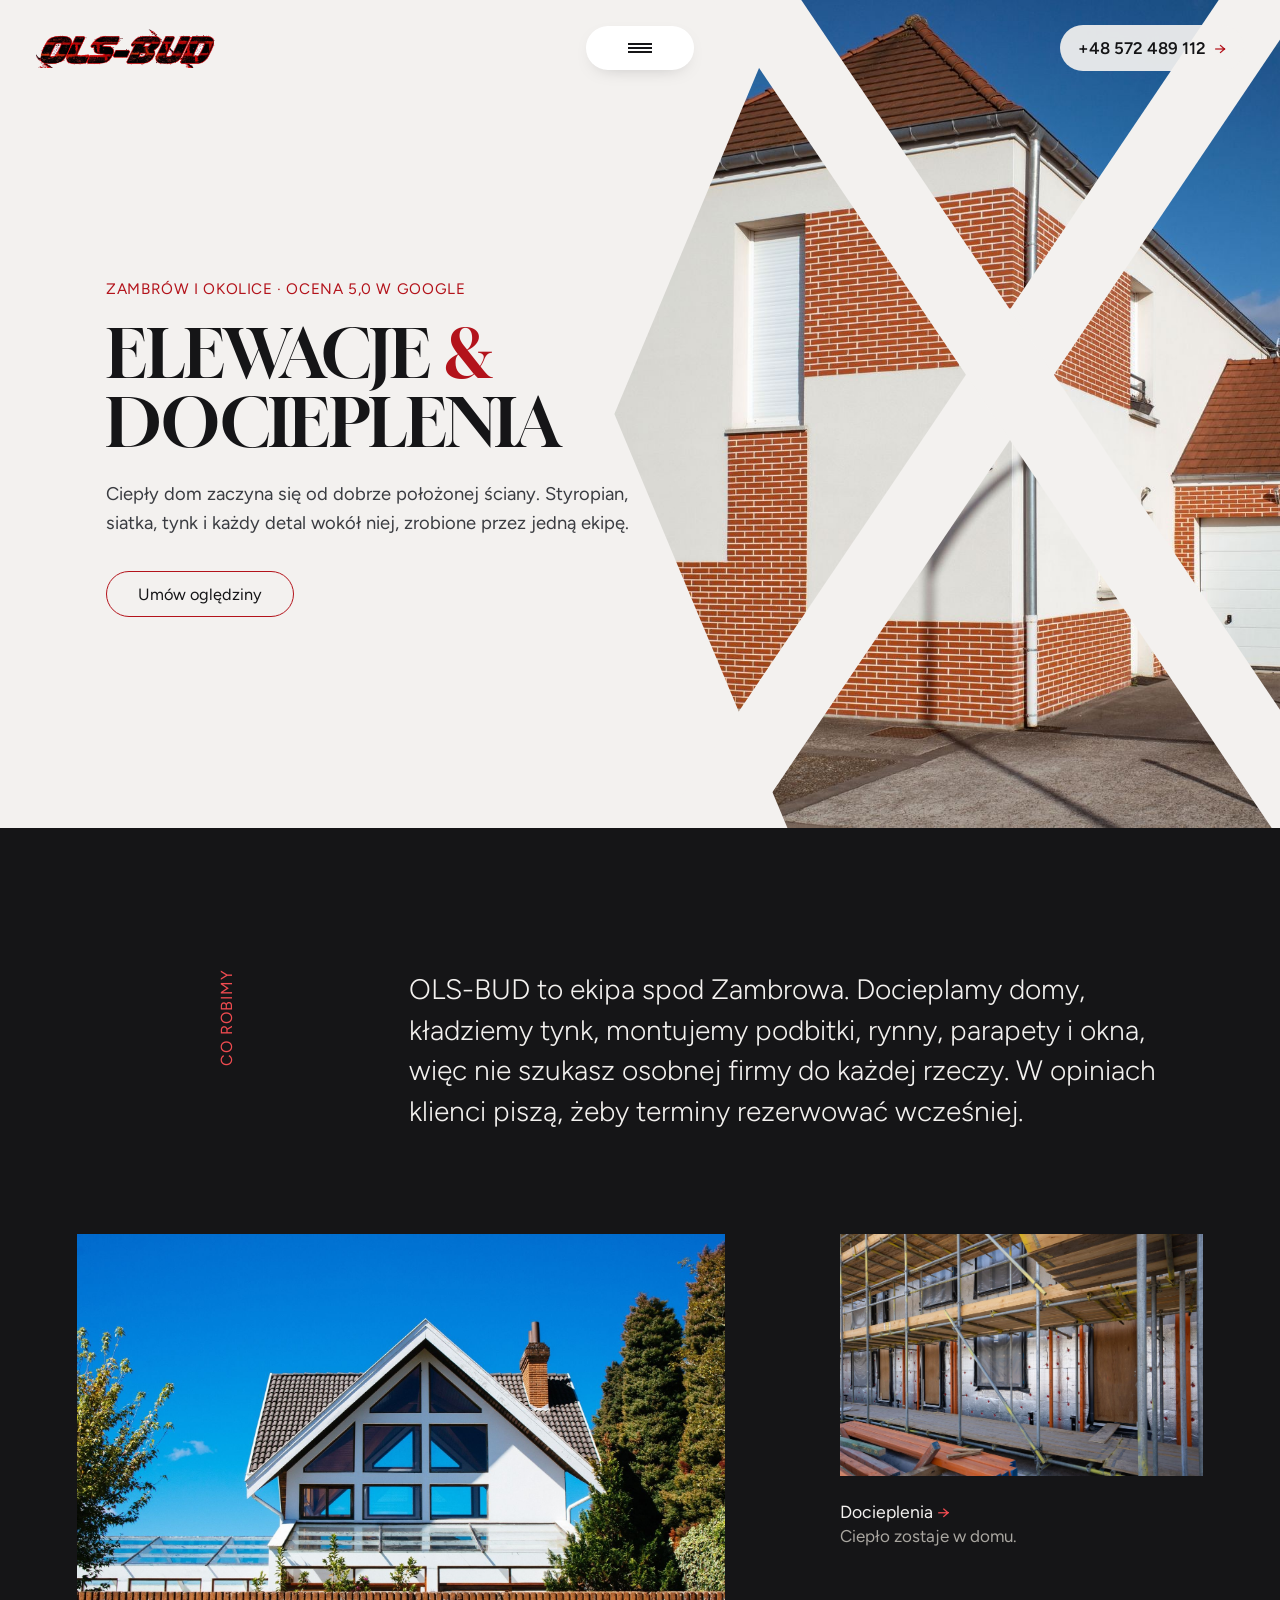
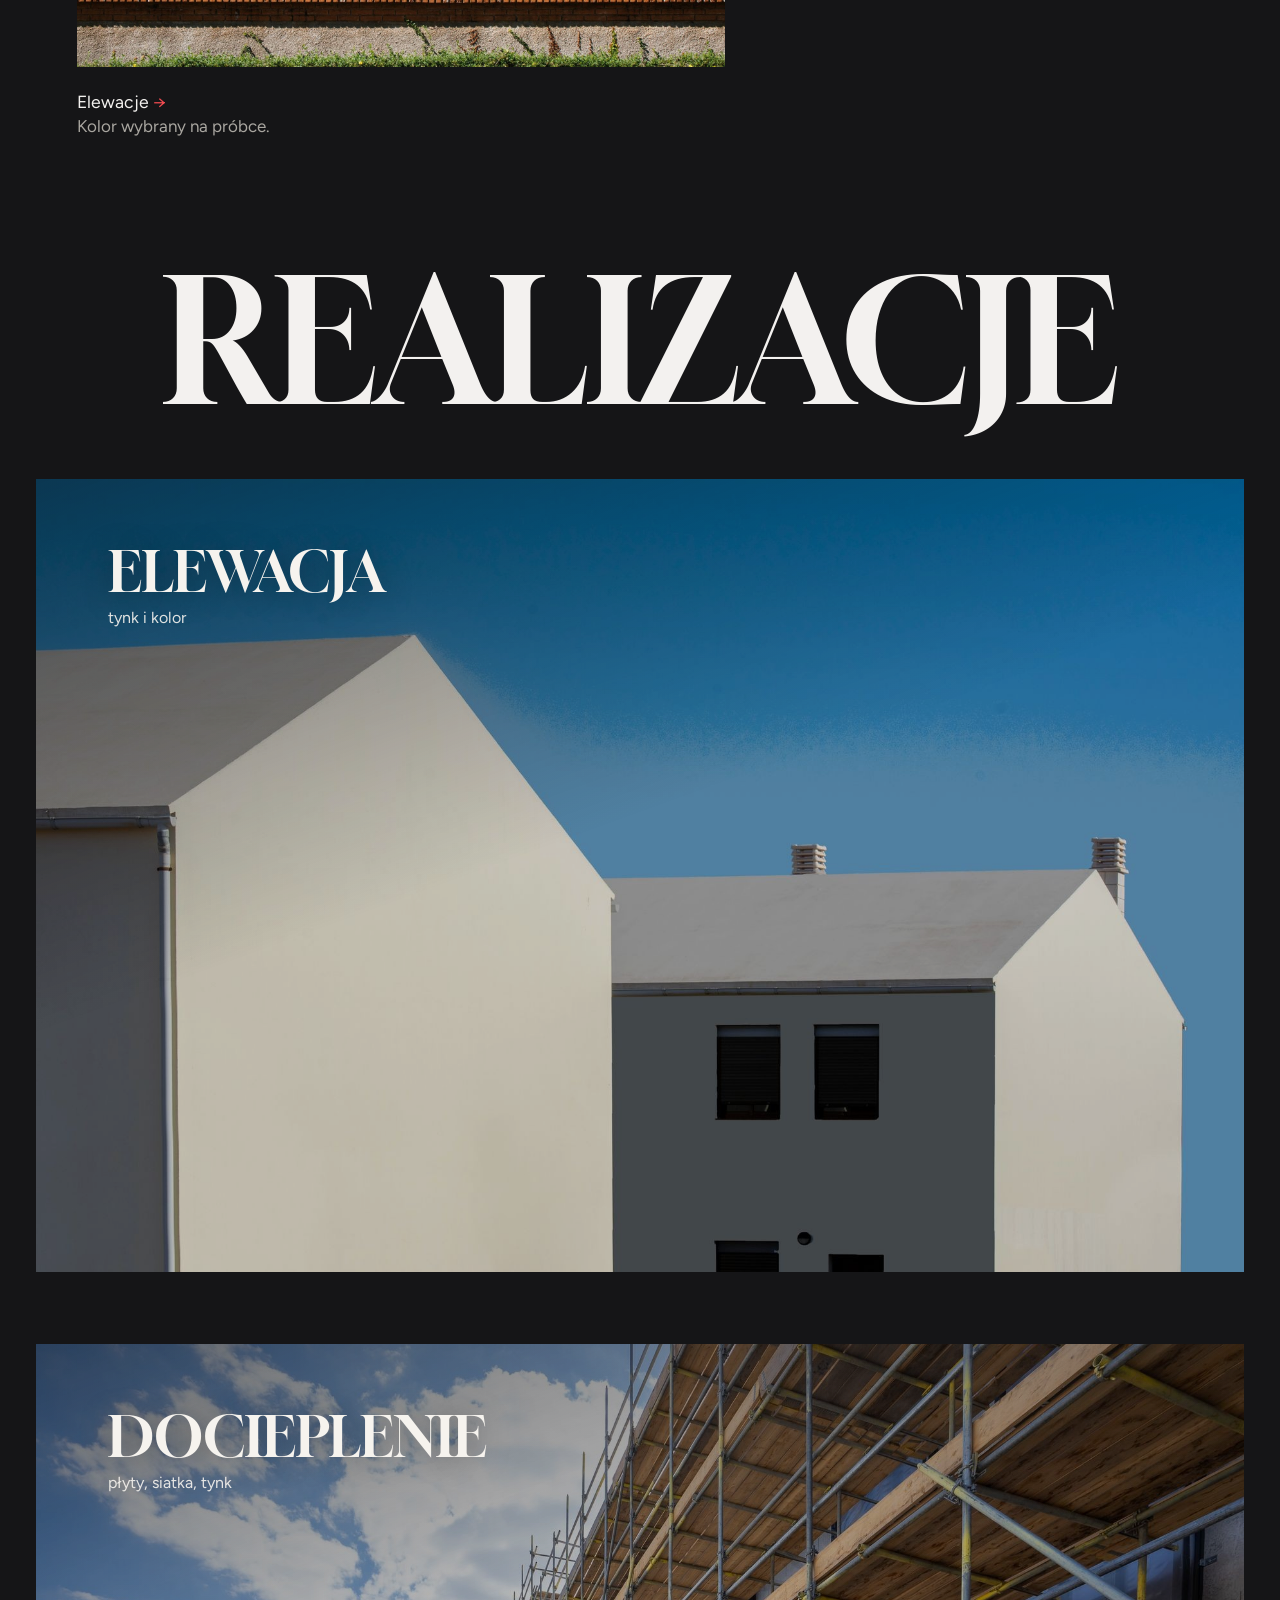
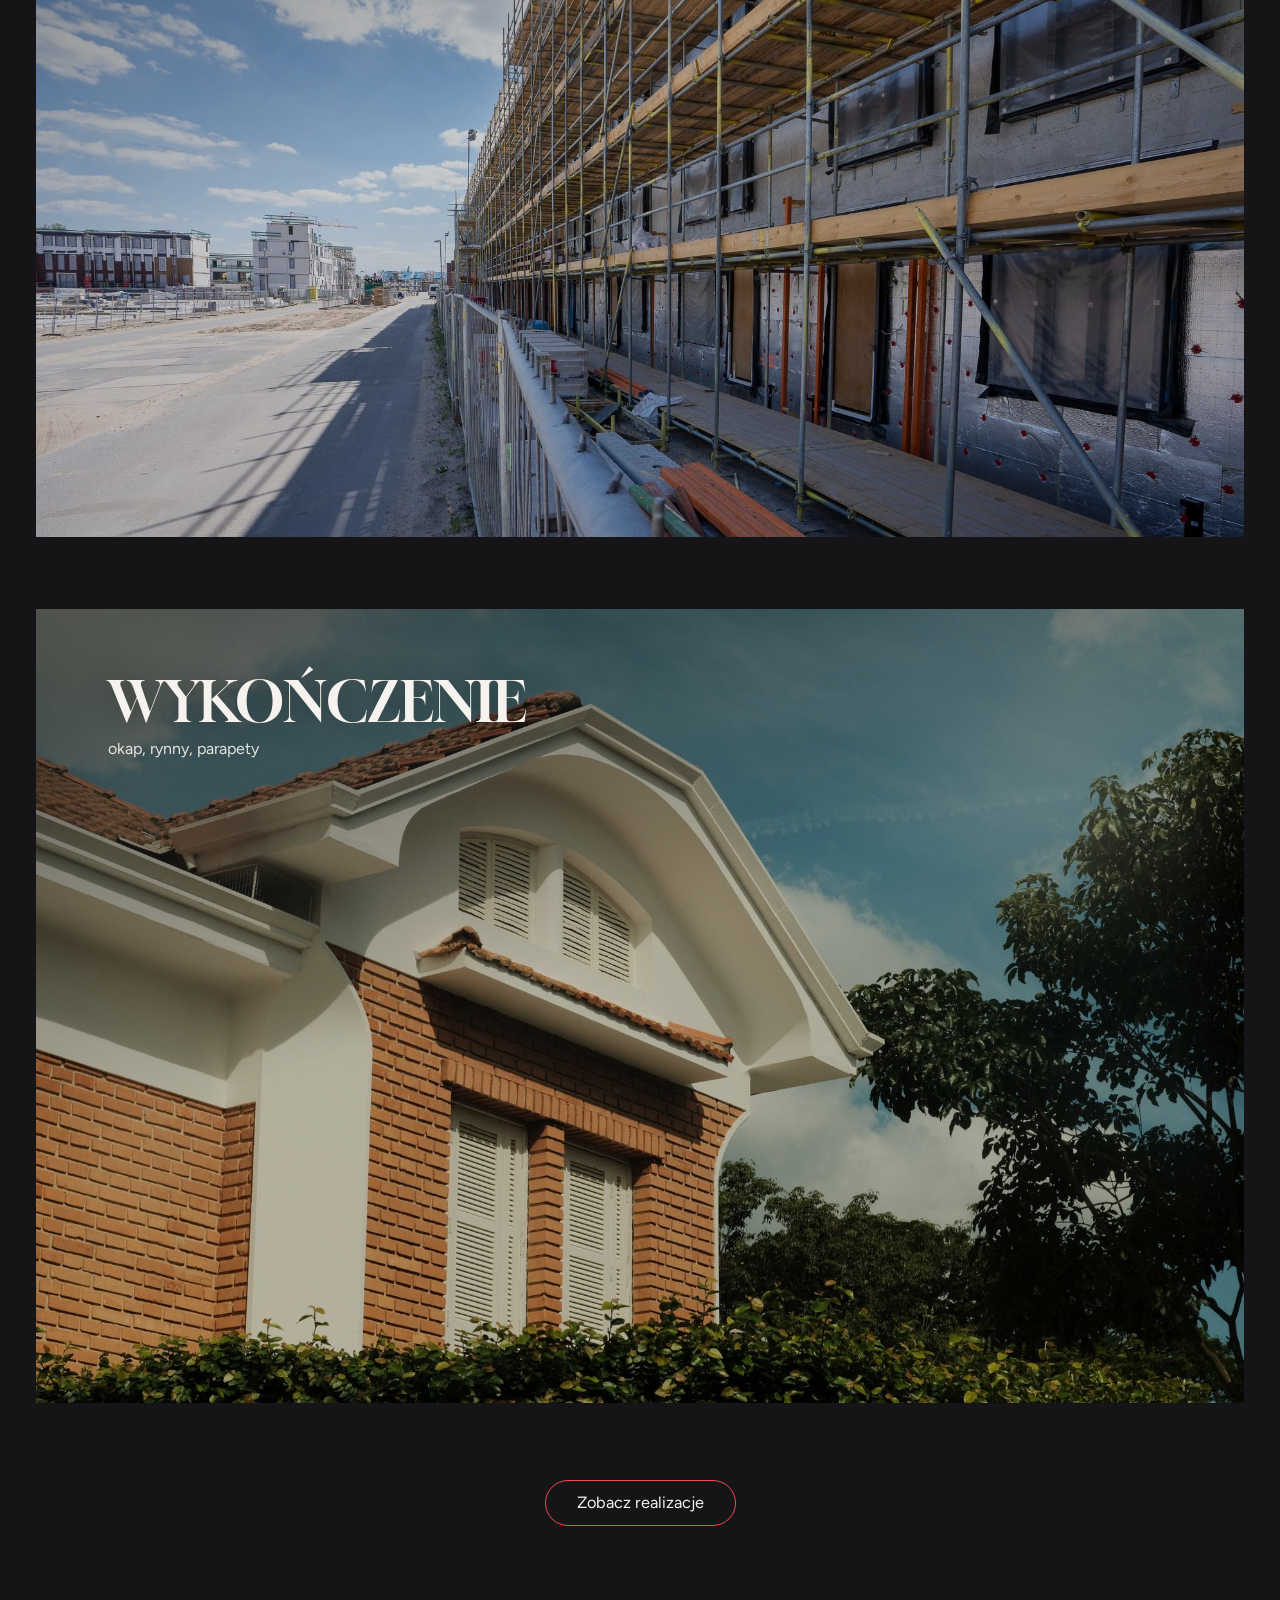
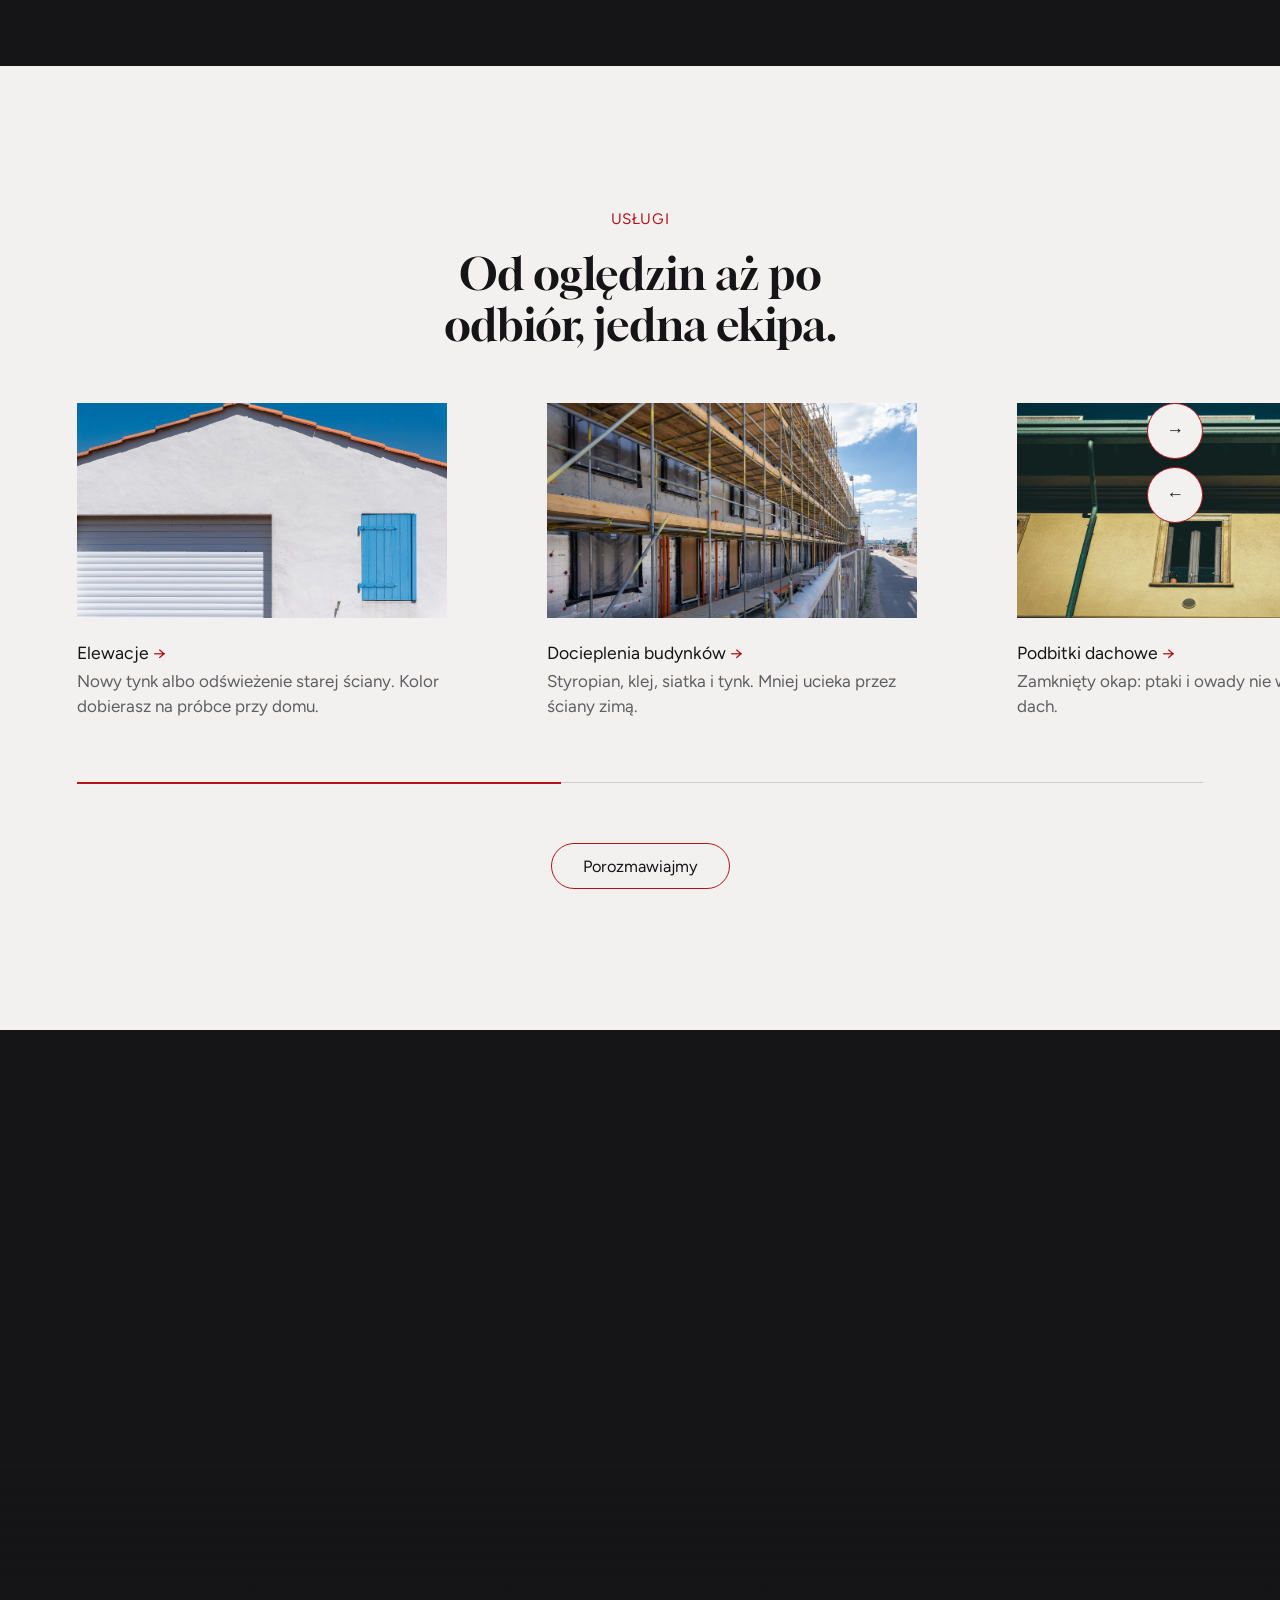
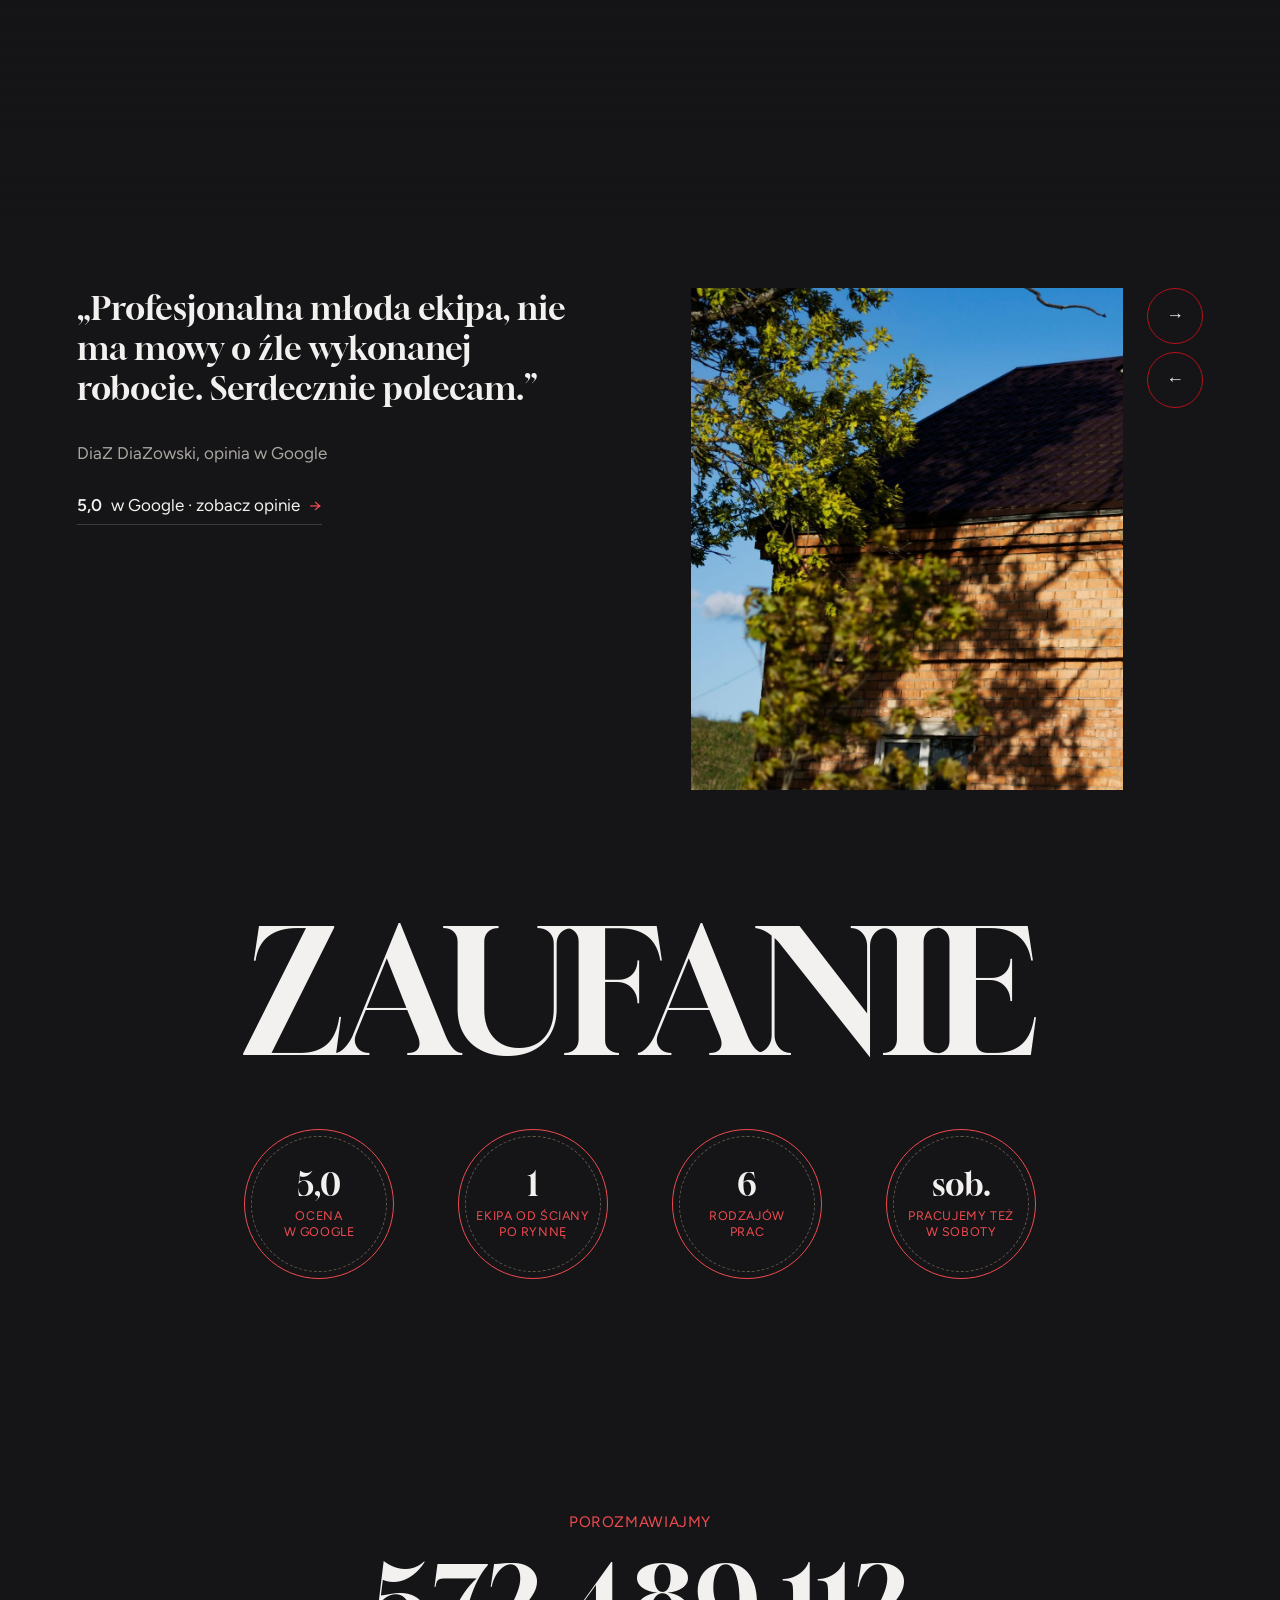
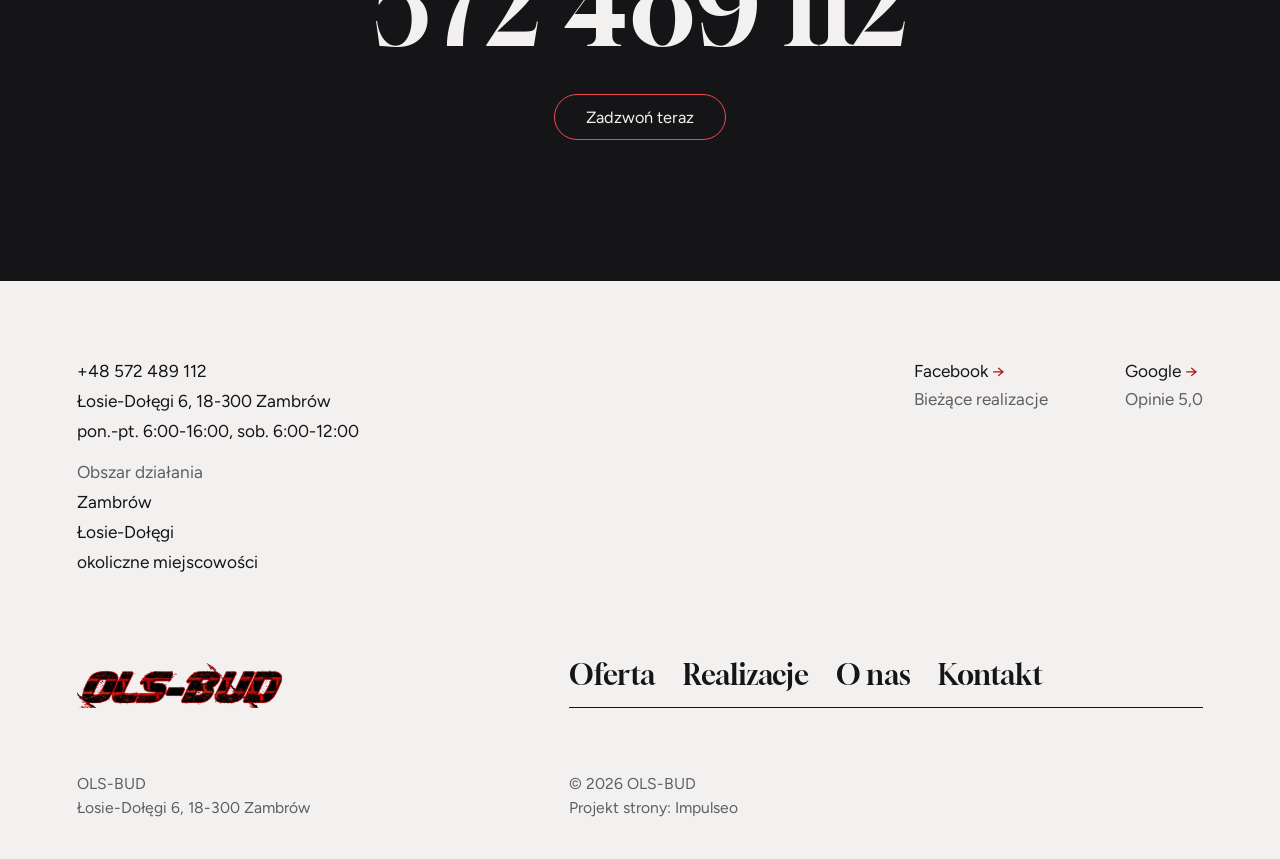
==== commit 572a0991: "[claude-edit][cmt:62f6c555-5a6e-4ade-9e2b-944b6cb70f91] Motyw w kolorach logo (czerwień/czerń/złaman" ====
--- a/index.html
+++ b/index.html
@@ -21,18 +21,55 @@
 <link rel="preconnect" href="https://fonts.googleapis.com">
 <link rel="preconnect" href="https://fonts.gstatic.com" crossorigin>
 <link href="https://fonts.googleapis.com/css2?family=Gloock&family=Figtree:wght@300;400;500;600&display=swap" rel="stylesheet">
-<link rel="stylesheet" href="assets/styles.css?v=20261022">
-<meta name="theme-color" content="#EDE9E2">
+<link rel="stylesheet" href="assets/styles.css?v=20261022b">
+<meta name="theme-color" content="#F3F1EF">
+<link rel="preload" as="image" href="img/logo.png" fetchpriority="high">
+<script>/* wejście: zapala kurtynę przed pierwszym malowaniem (bez defer) */
+(function(){try{var h=document.documentElement;
+if(window.matchMedia&&matchMedia('(prefers-reduced-motion: reduce)').matches)return;
+if(location.search.indexOf('intro')<0&&sessionStorage.getItem('olsbud-wejscie'))return;
+sessionStorage.setItem('olsbud-wejscie','1');h.classList.add('intro-on','bez-wejscia-tla');
+setTimeout(function(){h.classList.remove('intro-on','intro-znak','intro-gra','intro-out')},4500);}catch(e){}})();</script>
 </head>
 <body>
 
 <header class="nav">
   <div class="nav-inner">
-    <a class="brand" href="index.html"><img class="brand-logo" src="img/logo.png" alt="OLS-BUD" width="690" height="160" decoding="async"></a>
+    <a class="brand" href="index.html"><img class="brand-logo" src="img/logo.png" alt="OLS-BUD" width="690" height="154" decoding="async"></a>
     <button class="menu-btn" aria-label="Menu" aria-expanded="false"><span></span></button>
     <a class="nav-tel" href="tel:+48572489112" aria-label="Zadzwoń +48 572 489 112"><svg viewBox="0 0 24 24" fill="none" aria-hidden="true"><path d="M6.6 10.8a15.5 15.5 0 0 0 6.6 6.6l2.2-2.2a1 1 0 0 1 1-.24 11.4 11.4 0 0 0 3.6.58 1 1 0 0 1 1 1V20a1 1 0 0 1-1 1A17 17 0 0 1 3 4a1 1 0 0 1 1-1h3.5a1 1 0 0 1 1 1c0 1.25.2 2.46.58 3.6a1 1 0 0 1-.25 1l-2.23 2.2Z" fill="currentColor"/></svg>+48 572 489 112 <span class="arr">→</span></a>
   </div>
 </header>
+<div class="kurtyna" aria-hidden="true"><i class="kreska"></i></div>
+<script>/* wejście: pomiar logo tuż za nagłówkiem, start dopiero po pobraniu i zdekodowaniu logo */
+(function(){var h=document.documentElement;if(!h.classList.contains('intro-on'))return;
+var logo=document.querySelector('.nav .brand-logo'),T=['wheel','touchstart','keydown','mousedown'],koniec=false;
+function sprzataj(){if(koniec)return;koniec=true;h.classList.remove('intro-on','intro-znak','intro-gra','intro-out');
+T.forEach(function(e){removeEventListener(e,sprzataj)});try{dispatchEvent(new Event('wejscie:koniec'))}catch(e){}}
+if(!logo){sprzataj();return}
+T.forEach(function(e){addEventListener(e,sprzataj,{passive:true})});
+var ruszylo=false;
+function pobrane(){return logo.complete&&logo.naturalWidth>0}
+function graj(){if(ruszylo||koniec)return;ruszylo=true;
+var r=logo.getBoundingClientRect();if(!r.width){sprzataj();return}
+var iw=innerWidth,ih=innerHeight,nw=logo.naturalWidth||690,nh=logo.naturalHeight||154;
+var sufit=nw/Math.min(window.devicePixelRatio||1,3);
+var cel=iw<680?Math.min(iw*.72,320):Math.min(iw*.42,480);cel=Math.max(r.width,Math.min(cel,sufit));
+var s=h.style;s.setProperty('--i-w',Math.round(cel)+'px');s.setProperty('--i-h',Math.round(cel*nh/nw)+'px');
+s.setProperty('--i-zmniejsz',(r.width/cel).toFixed(4));
+s.setProperty('--i-px',Math.round(r.left+r.width/2-iw/2)+'px');s.setProperty('--i-py',Math.round(r.top+r.height/2-ih/2)+'px');
+s.setProperty('--i-baza-w',Math.round(r.width)+'px');s.setProperty('--i-baza-h',Math.round(r.height)+'px');
+h.classList.add('intro-znak');
+requestAnimationFrame(function(){requestAnimationFrame(function(){if(koniec)return;h.classList.add('intro-gra');
+var start=Date.now(),MIN=700,SUFIT=860,zal=false;
+function hero(){var im=document.querySelector('.hero-art img');return!!(im&&im.complete&&im.naturalWidth>0)}
+function wyjdz(){if(koniec||h.classList.contains('intro-out'))return;h.classList.add('intro-out');setTimeout(sprzataj,820)}
+function moze(){if(koniec)return;if(Date.now()-start>=MIN&&(hero()||zal))wyjdz();else setTimeout(moze,70)}
+addEventListener('load',function(){zal=true});moze();setTimeout(wyjdz,SUFIT);setTimeout(sprzataj,3000);})});}
+function zacznij(){if(logo.decode)logo.decode().then(graj,graj);else graj()}
+if(pobrane())zacznij();
+else{logo.addEventListener('load',zacznij);logo.addEventListener('error',sprzataj);
+setTimeout(function(){pobrane()?zacznij():sprzataj()},1400)}})();</script>
 <div class="menu" aria-label="Menu strony">
   <nav>
     <a href="index.html">Start</a>
@@ -48,7 +85,7 @@
 <section class="hero beige">
   <div class="hero-copy">
     <span class="eyebrow">Zambrów i okolice · ocena 5,0 w Google</span>
-    <h1>Elewacje &amp; docieplenia</h1>
+    <h1>Elewacje <span class="amp">&amp;</span> docieplenia</h1>
     <p class="lead">Ciepły dom zaczyna się od dobrze położonej ściany. Styropian, siatka, tynk i każdy detal wokół niej, zrobione przez jedną ekipę.</p>
     <a class="pill" href="kontakt.html">Umów oględziny</a>
   </div>
@@ -148,7 +185,7 @@
       <a class="soc" href="https://maps.google.com/?cid=4169844181231755360&amp;g_mp=Cidnb29nbGUubWFwcy5wbGFjZXMudjEuUGxhY2VzLlNlYXJjaFRleHQQAhgEIAA" target="_blank" rel="noopener"><div class="t">Google <span class="arr">→</span></div><div class="s">Opinie 5,0</div></a>
     </div>
     <div class="f-mid">
-      <a class="brand" href="index.html"><img src="img/logo.png" alt="OLS-BUD" width="690" height="160" loading="lazy" decoding="async"></a>
+      <a class="brand" href="index.html"><img src="img/logo.png" alt="OLS-BUD" width="690" height="154" loading="lazy" decoding="async"></a>
       <nav class="f-nav"><a href="oferta.html">Oferta</a><a href="realizacje.html">Realizacje</a><a href="o-nas.html">O nas</a><a href="kontakt.html">Kontakt</a></nav>
     </div>
     <div class="f-bot">
--- a/assets/styles.css
+++ b/assets/styles.css
@@ -1,9 +1,9 @@
-/* OLS-BUD - układ wg wzoru klindworthroofing.com (prośba Szymona, 22.10.2026):
-   beż + grafit + złoto, szeryfowe wersaliki, hero w kształcie strzały, gigantyczne słowa sekcji. */
+/* OLS-BUD - układ wg wzoru klindworthroofing.com (prośba Szymona, 22.10.2026);
+   kolory z logo klienta: czerwień + czerń + złamana biel (zmienne --gold* = czerwień logo), szeryfowe wersaliki, hero w kształcie strzały, gigantyczne słowa sekcji. */
 :root{
-  --beige:#EDE9E2;--beige-2:#E4DED4;--ink:#24262B;--ink-2:#2E3036;
-  --gold:#735A40;--gold-l:#C2AA8C;--muted:#5E5F63;--muted-d:#A9A6A0;
-  --line:rgba(36,38,43,.16);--line-d:rgba(237,233,226,.18);
+  --beige:#F3F1EF;--beige-2:#E9E6E3;--ink:#151517;--ink-2:#1F1F22;
+  --gold:#B3131B;--gold-l:#EF4B50;--muted:#5E5F63;--muted-d:#A9A6A0;
+  --line:rgba(21,21,23,.16);--line-d:rgba(243,241,239,.18);
   --serif:'Gloock',Georgia,serif;--sans:'Figtree',Arial,sans-serif;
   --wrap:1180px;--pad:clamp(20px,6vw,92px);--nav-h:96px;
   --ease:cubic-bezier(.16,.84,.44,1);
@@ -23,8 +23,9 @@
 
 /* przyciski - obrys w kształcie pigułki jak we wzorze */
 .pill{display:inline-flex;align-items:center;gap:.5em;padding:.85em 1.9em;border:1px solid var(--gold);border-radius:999px;font-size:1.02rem;line-height:1;transition:background .35s var(--ease),color .35s var(--ease),border-color .35s var(--ease)}
-.pill:hover{background:var(--ink);color:var(--beige);border-color:var(--ink)}
-.dark .pill:hover{background:var(--beige);color:var(--ink);border-color:var(--beige)}
+.pill:hover{background:var(--gold);color:#fff;border-color:var(--gold)}
+.dark .pill{border-color:var(--gold-l)}
+.dark .pill:hover{background:var(--gold);color:#fff;border-color:var(--gold)}
 .center{text-align:center}
 .arr{display:inline-block;color:var(--gold);transition:transform .35s var(--ease)}
 .dark .arr{color:var(--gold-l)}
@@ -32,10 +33,10 @@
 
 /* NAGŁÓWEK: logo | pigułka menu | telefon */
 .nav{position:fixed;inset:0 0 auto 0;z-index:90;height:var(--nav-h);transition:background .4s var(--ease),box-shadow .4s var(--ease),height .4s var(--ease)}
-.nav.is-stuck{background:rgba(237,233,226,.94);backdrop-filter:blur(10px);box-shadow:0 1px 0 var(--line);--nav-h:76px}
+.nav.is-stuck{background:rgba(243,241,239,.94);backdrop-filter:blur(10px);box-shadow:0 1px 0 var(--line);--nav-h:76px}
 .nav-inner{height:100%;display:grid;grid-template-columns:1fr auto 1fr;align-items:center;padding:0 clamp(18px,2.8vw,40px)}
-.brand img{height:40px;width:auto;border-radius:3px}
-.menu-btn{width:108px;height:44px;border:0;border-radius:999px;background:#fff;cursor:pointer;display:grid;place-items:center;box-shadow:0 6px 20px -12px rgba(36,38,43,.35);transition:transform .35s var(--ease)}
+.brand img{height:40px;width:auto}
+.menu-btn{width:108px;height:44px;border:0;border-radius:999px;background:#fff;cursor:pointer;display:grid;place-items:center;box-shadow:0 6px 20px -12px rgba(21,21,23,.35);transition:transform .35s var(--ease)}
 .menu-btn:hover{transform:scale(1.04)}
 .menu-btn span{display:block;width:24px;height:1.6px;background:var(--ink);position:relative;transition:background .3s}
 .menu-btn span::before,.menu-btn span::after{content:"";position:absolute;left:0;width:24px;height:1.6px;background:var(--ink);transition:transform .35s var(--ease)}
@@ -109,16 +110,16 @@
 .track .fig .ph img{aspect-ratio:370/215}
 .arrows{position:absolute;top:0;right:max(var(--pad),calc((100vw - var(--wrap))/2 - 60px));display:flex;flex-direction:column;gap:8px;z-index:3}
 .arrows button{width:56px;height:56px;border-radius:50%;border:1px solid var(--gold);background:var(--beige);color:var(--ink);font-size:1.1rem;cursor:pointer;transition:background .3s,color .3s}
-.arrows button:hover{background:var(--ink);color:var(--beige)}
+.arrows button:hover{background:var(--gold);color:#fff;border-color:var(--gold)}
 .dark .arrows button{background:var(--ink);color:var(--beige);border-color:var(--gold)}
-.dark .arrows button:hover{background:var(--beige);color:var(--ink)}
+.dark .arrows button:hover{background:var(--gold);color:#fff}
 .progress{max-width:var(--wrap);margin:clamp(40px,5vw,70px) auto 0;height:1px;background:var(--line);position:relative}
-.progress i{position:absolute;left:0;top:-.5px;height:2px;background:var(--ink);width:33%;transition:width .4s var(--ease),left .4s var(--ease)}
+.progress i{position:absolute;left:0;top:-.5px;height:2px;background:var(--gold);width:33%;transition:width .4s var(--ease),left .4s var(--ease)}
 
 /* pas ze zdjęciem przechodzący w grafit */
 .stopklatka{position:relative;height:clamp(380px,62vw,820px);overflow:hidden;clip-path:inset(0);background:var(--ink)}
 .stk-bg{position:fixed;inset:0;background-size:cover;background-position:center}
-.stopklatka::after{content:"";position:absolute;inset:auto 0 0 0;height:45%;background:linear-gradient(to bottom,rgba(36,38,43,0),var(--ink))}
+.stopklatka::after{content:"";position:absolute;inset:auto 0 0 0;height:45%;background:linear-gradient(to bottom,rgba(21,21,23,0),var(--ink))}
 
 /* OPINIE */
 .quotes{display:grid;grid-template-columns:1fr 1fr;gap:clamp(30px,8vw,120px);align-items:start;position:relative}
@@ -191,9 +192,9 @@
 
 /* pasek mobilny + odliczanie dema */
 .sticky-call{display:none}
-.demo-wazne{position:fixed;top:calc(var(--nav-h) + 14px);right:14px;z-index:95;display:inline-flex;align-items:center;gap:.45em;background:rgba(36,38,43,.86);color:#fff;font-size:.72rem;font-weight:600;padding:.42em .8em .42em .62em;border-radius:999px;backdrop-filter:blur(8px);border:1px solid rgba(255,255,255,.14);pointer-events:none;opacity:0;transform:translateY(-10px);transition:opacity .7s var(--ease),transform .7s var(--ease)}
+.demo-wazne{position:fixed;top:calc(var(--nav-h) + 14px);right:14px;z-index:95;display:inline-flex;align-items:center;gap:.45em;background:rgba(21,21,23,.86);color:#fff;font-size:.72rem;font-weight:600;padding:.42em .8em .42em .62em;border-radius:999px;backdrop-filter:blur(8px);border:1px solid rgba(255,255,255,.14);pointer-events:none;opacity:0;transform:translateY(-10px);transition:opacity .7s var(--ease),transform .7s var(--ease)}
 .demo-wazne.is-on{opacity:1;transform:none}
-.demo-wazne b{font-weight:700;font-variant-numeric:tabular-nums;color:#F0D9B8}
+.demo-wazne b{font-weight:700;font-variant-numeric:tabular-nums;color:#F8C9CA}
 .demo-wazne .dw-zeg{font-variant-numeric:tabular-nums;opacity:.72;margin-left:.15em}
 .demo-wazne.is-pilne{background:rgba(150,32,28,.9)}
 
@@ -225,20 +226,45 @@
   .sticky-call.is-off{transform:translateY(110%)}
   .sticky-call a{padding:15px 8px;text-align:center;font-weight:600;font-size:.98rem}
   .sc-call{background:var(--beige);color:var(--ink)}
-  .sc-quote{background:var(--ink);color:var(--beige)}
+  .sc-quote{background:var(--gold);color:#fff}
   .demo-wazne{top:auto;bottom:76px;right:10px}
   .stamp{width:132px;height:132px}
 }
 .nav-tel svg{display:none}
 @media (max-width:820px){.nav-tel svg{display:block;width:22px;height:22px}.nav-tel .arr{display:none}}
 .cta-big.tight{padding-top:clamp(20px,3vw,40px)}
-.nav-tel{padding:.55em 1.1em;border-radius:999px;background:rgba(237,233,226,.92)}
+.nav-tel{padding:.55em 1.1em;border-radius:999px;background:rgba(243,241,239,.92)}
 .nav.is-stuck .nav-tel{background:transparent}
 .menu-open .nav-tel{background:transparent}
-@media (max-width:820px){.nav-tel{padding:.5em;background:rgba(237,233,226,.92)}}
+@media (max-width:820px){.nav-tel{padding:.5em;background:rgba(243,241,239,.92)}}
 .steps{display:grid;grid-template-columns:repeat(4,1fr);gap:clamp(24px,3vw,44px);margin-top:clamp(60px,8vw,110px);border-top:1px solid var(--line-d);padding-top:clamp(30px,4vw,50px)}
 .steps .num{color:var(--gold-l);font-size:.9rem;letter-spacing:.06em}
 .steps h3{font-family:var(--serif);font-weight:400;font-size:1.5rem;margin:.4rem 0 .5rem}
 .steps p{color:var(--muted-d)}
 @media (max-width:980px){.steps{grid-template-columns:1fr 1fr}}
 @media (max-width:520px){.steps{grid-template-columns:1fr}}
+
+/* WEJŚCIE NA STRONĘ - grafitowa kurtyna z logo (tylko strona główna, raz na wizytę; ?intro = zagraj ponownie).
+   Logo wyłania się maską z rozmycia, pod nim czerwona kreska jak pion murarski, kurtyna zjeżdża w górę,
+   a TEN SAM obraz logo ląduje w pasku (skalowany w dół, nigdy w górę). */
+.kurtyna{display:none}
+.intro-on .kurtyna{display:block;position:fixed;inset:0;z-index:89;background:var(--ink);clip-path:inset(0 0 0 0);transition:clip-path .62s cubic-bezier(.66,0,.24,1)}
+.intro-on.intro-out .kurtyna{clip-path:inset(0 0 100% 0)}
+.kurtyna .kreska{position:absolute;left:50%;top:calc(50% + var(--i-h,60px)/2 + 22px);width:calc(var(--i-w,300px)*.42);height:3px;margin-left:calc(var(--i-w,300px)*-.21);background:var(--gold-l);transform:scaleX(0);transform-origin:left;transition:transform .46s cubic-bezier(.16,1,.3,1) .14s,opacity .3s}
+.intro-gra .kurtyna .kreska{transform:scaleX(1)}
+.intro-out .kurtyna .kreska{opacity:0}
+.intro-on .nav{backdrop-filter:none;background:transparent;box-shadow:none}
+.intro-on .menu-btn,.intro-on .nav-tel{opacity:0}
+.menu-btn,.nav-tel{transition:opacity .5s var(--ease) .25s}
+.intro-on:not(.intro-znak) .nav .brand-logo{visibility:hidden}
+.intro-znak .nav .brand{display:block;width:var(--i-baza-w);height:var(--i-baza-h)}
+.intro-znak .nav .brand-logo{position:fixed;left:50%;top:50%;z-index:91;width:var(--i-w);height:var(--i-h);max-width:none;transform:translate(-50%,-50%) scale(1.045);clip-path:inset(0 100% 0 0);filter:blur(14px);transition:clip-path .5s cubic-bezier(.16,1,.3,1),filter .5s cubic-bezier(.16,1,.3,1),transform .72s cubic-bezier(.16,.84,.44,1)}
+.intro-znak.intro-gra .nav .brand-logo{clip-path:inset(0 0 0 0);filter:blur(0);transform:translate(-50%,-50%) scale(1)}
+.intro-znak.intro-out .nav .brand-logo{transform:translate(calc(-50% + var(--i-px)),calc(-50% + var(--i-py))) scale(var(--i-zmniejsz))}
+.hero-copy>*{transition:opacity .8s var(--ease),transform .8s var(--ease)}
+.intro-on:not(.intro-out) .hero-copy>*{opacity:0;transform:translateY(18px)}
+.intro-out .hero-copy>:nth-child(2){transition-delay:.08s}
+.intro-out .hero-copy>:nth-child(3){transition-delay:.16s}
+.intro-out .hero-copy>:nth-child(4){transition-delay:.24s}
+@media (prefers-reduced-motion:reduce){.kurtyna{display:none!important}}
+.hero h1 .amp{color:var(--gold)}
